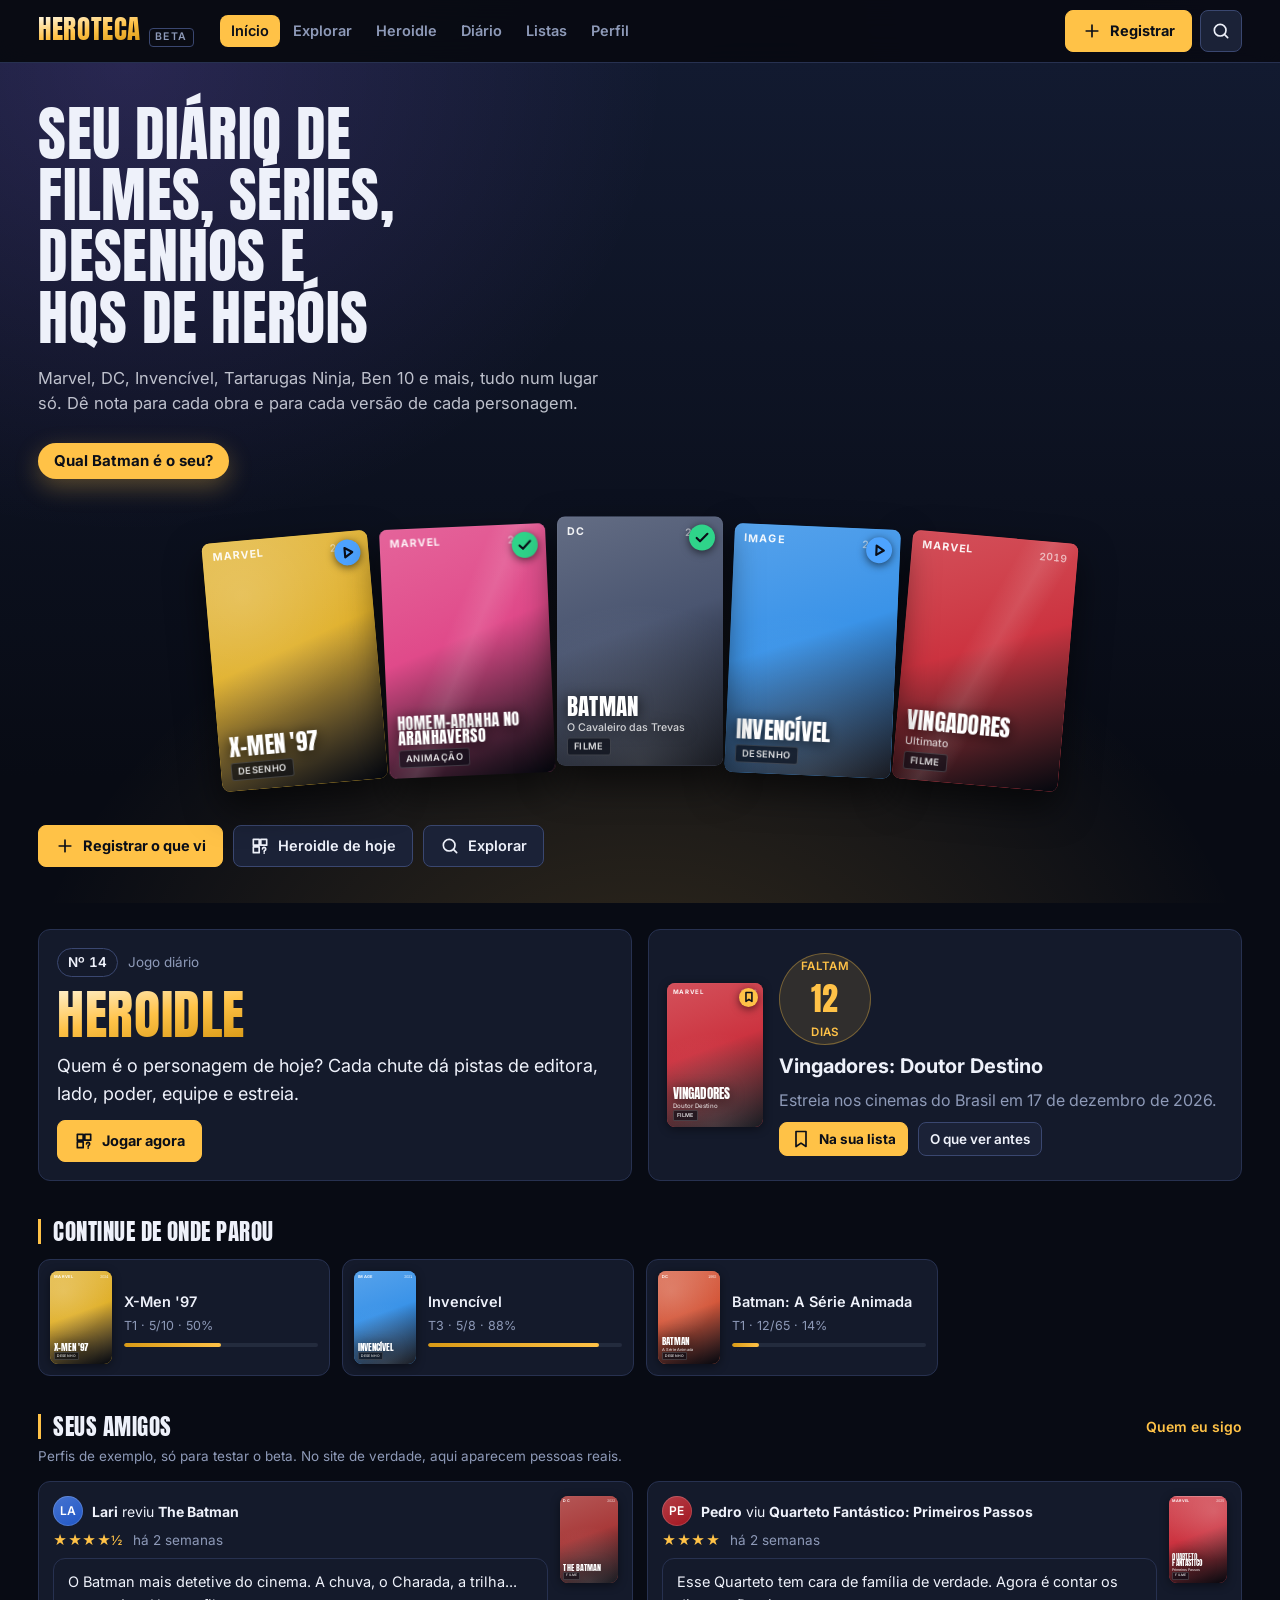
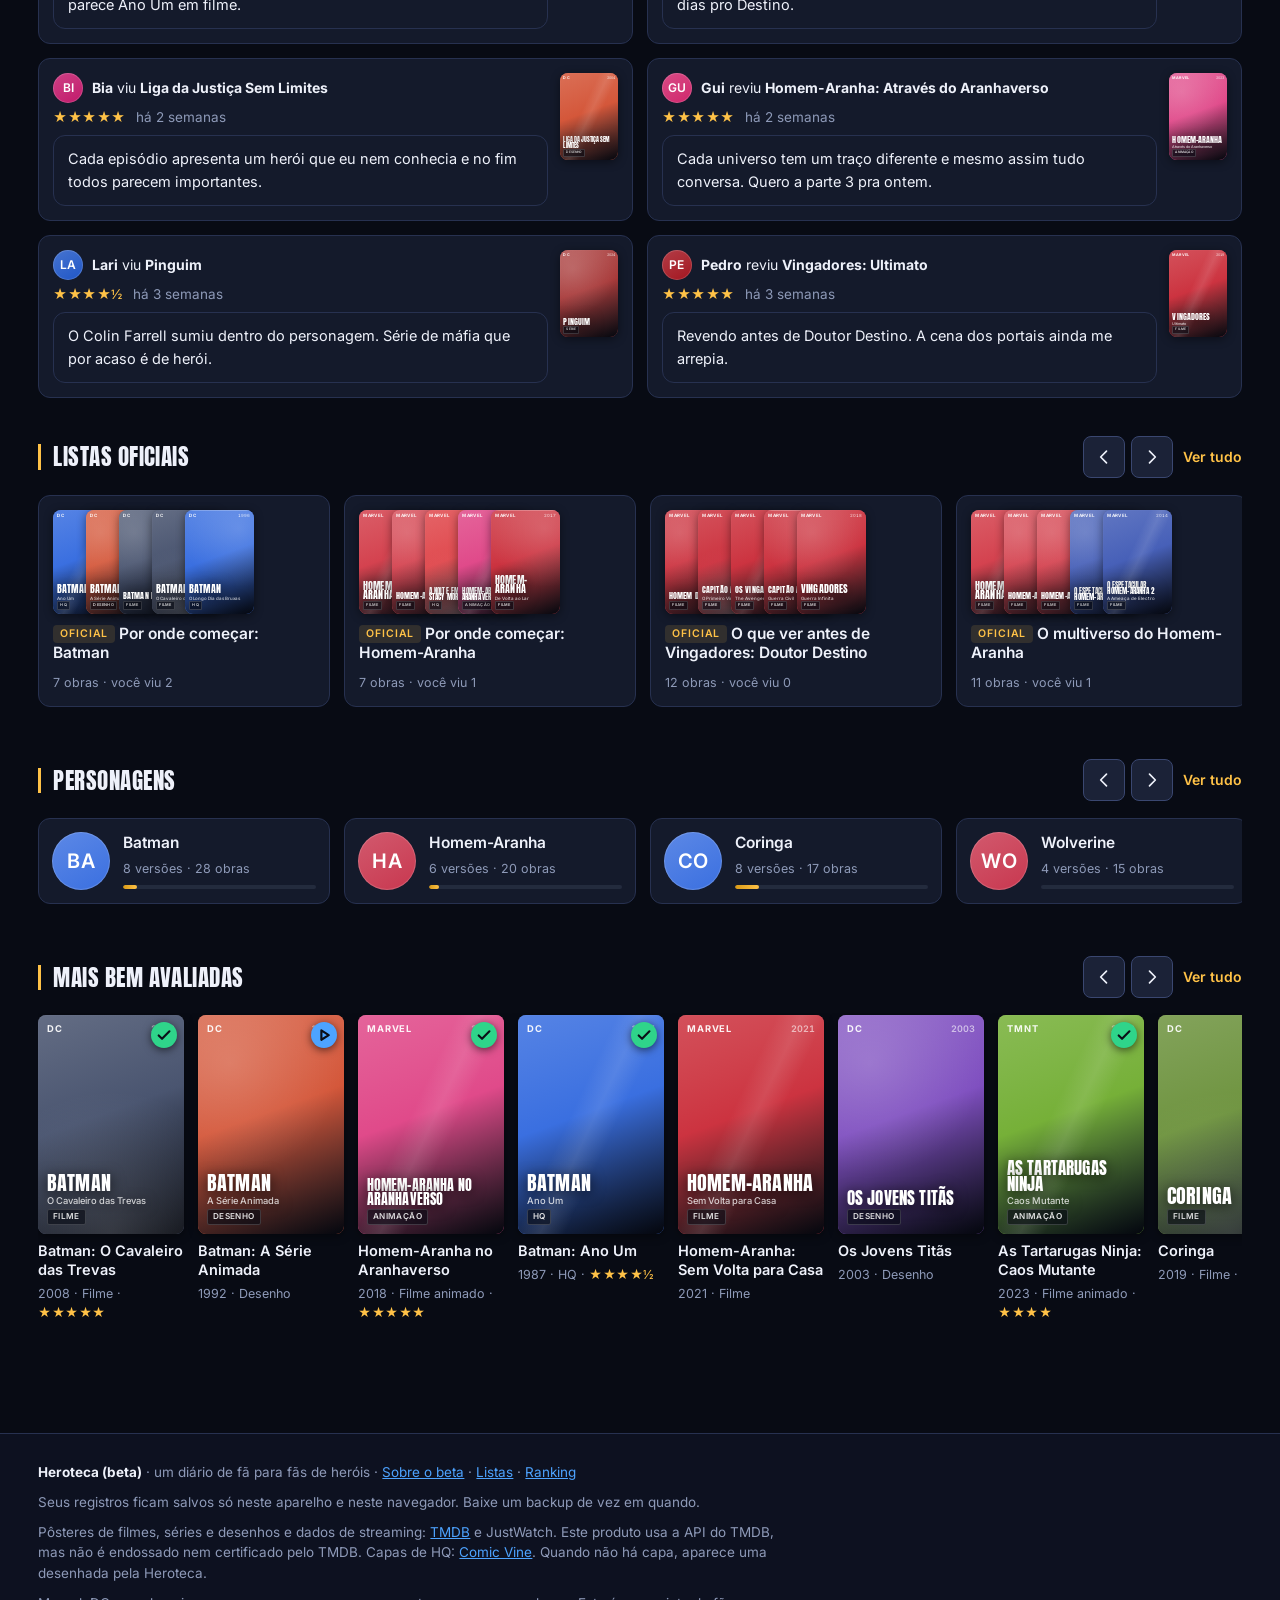
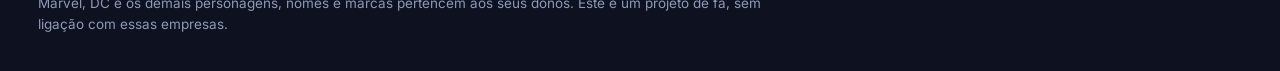
==== site/index.html @ 03dcfc12 "Redesenha a identidade visual: tema escuro navy + ouro Inspirado em Letterboxd (fundo escuro, capas " ====
<!DOCTYPE html>
<html lang="pt-BR">
<head>
<meta charset="utf-8">
<meta name="viewport" content="width=device-width, initial-scale=1">
<title>Heroteca · diário de heróis</title>
<meta name="description" content="Diário de filmes, séries, desenhos e HQs de heróis, com notas para cada versão de cada personagem e o jogo diário Heroidle.">
<link rel="preconnect" href="https://fonts.googleapis.com">
<link rel="preconnect" href="https://fonts.gstatic.com" crossorigin>
<link rel="stylesheet" href="https://fonts.googleapis.com/css2?family=Anton&family=Inter:wght@400;500;600;700&display=swap">
<meta name="theme-color" content="#080b14">
<style>
/*
VOICE: sala escura de cinema com luz de emblema: séria, moderna, feita pra quem leva herói a sério.
IDEA: um mural de capas num fundo de noite, com um fio dourado de insígnia atravessando tudo.
PICTURE: as capas mandam na tela; o resto é escuro e quieto pra elas brilharem.
COLOUR and TYPE: azul-noite quase preto, dourado de emblema, carmim de ação; Anton nos títulos, Inter no texto.
LAYOUT: grades densas de capas, trilhos que rolam de lado, barra em cima no PC e abas embaixo no celular.
*/
:root {
  color-scheme: dark;
  /* fundo e superfícies */
  --bg: #080b14;
  --bg-2: #0d1120;
  --panel: #141a2b;
  --panel-2: #1b2237;
  --line: #273150;
  --line-forte: #3a4770;
  /* texto */
  --ink: #eef1fa;
  --muted: #8e9ab8;
  --ink-escuro: #0a0e18;
  /* marca */
  --ouro: #ffc247;
  --ouro-fundo: #3a2c08;
  --carmim: #ff4259;
  --azul: #4da3ff;
  --roxo: #a06bff;
  --verde: #2fd48a;
  /* papéis */
  --accent: var(--ouro);
  --star: var(--ouro);
  --hit: #2fd48a;
  --near: #ffc247;
  --miss: #ff4259;
  --st-quero: #ffc247;
  --st-vendo: #4da3ff;
  --st-terminei: #2fd48a;
  --st-abandonei: #6b7799;
  --soft: rgba(142, 154, 184, 0.13);
  --tint: rgba(255, 194, 71, 0.12);
  --sombra: 0 10px 30px rgba(0, 0, 0, 0.55);
  --r: 12px;
  --r-s: 8px;
  --f-display: "Anton", "Arial Narrow", Impact, sans-serif;
  --f-body: "Inter", system-ui, -apple-system, "Segoe UI", sans-serif;
}

* { box-sizing: border-box; min-width: 0; }
html { scroll-padding-top: 86px; -webkit-text-size-adjust: 100%; }
body {
  margin: 0; min-height: 100vh; background: var(--bg); color: var(--ink);
  font: 400 16px/1.55 var(--f-body); -webkit-font-smoothing: antialiased;
  overflow-x: clip; padding-bottom: 76px;
}
body::before {
  content: ""; position: fixed; inset: 0; z-index: -1; pointer-events: none;
  background:
    radial-gradient(900px 500px at 15% -10%, rgba(255, 194, 71, 0.07), transparent 70%),
    radial-gradient(800px 500px at 100% 0%, rgba(160, 107, 255, 0.07), transparent 70%);
}
@media (min-width: 980px) { body { padding-bottom: 0; } }
a { color: inherit; }
button, input, textarea, select { font: inherit; color: inherit; }
img { max-width: 100%; }
[hidden] { display: none !important; }
:focus-visible { outline: 2px solid var(--ouro); outline-offset: 2px; }
.sr { position: absolute; width: 1px; height: 1px; overflow: hidden; clip: rect(0 0 0 0); white-space: nowrap; }
.ic { width: 20px; height: 20px; flex: none; fill: none; stroke: currentColor; stroke-width: 2; stroke-linecap: round; stroke-linejoin: round; }
.ic--cheio { fill: currentColor; }
.mudo { color: var(--muted); }
.mini { font-size: 13.5px; }
.num { font-variant-numeric: tabular-nums; }

/* ---------- Topo, abas e rodapé ---------- */
.pular { position: absolute; left: 8px; top: -60px; z-index: 80; }
.pular:focus { top: 8px; }
.topo {
  position: sticky; top: 0; z-index: 30; background: rgba(8, 11, 20, 0.88);
  backdrop-filter: blur(14px); border-bottom: 1px solid var(--line);
}
.topo-in { max-width: 1280px; margin: 0 auto; padding: 10px max(3vw, 14px); display: flex; align-items: center; gap: 16px; min-height: 62px; }
.marca { display: flex; align-items: baseline; gap: 8px; text-decoration: none; flex: none; }
.marca-logo {
  font: 400 27px/1 var(--f-display); letter-spacing: 0.02em; text-transform: uppercase;
  background: linear-gradient(170deg, #fff0cc 10%, var(--ouro) 55%, #d99a16);
  -webkit-background-clip: text; background-clip: text; color: transparent;
}
.marca-beta { font: 600 10.5px/1 var(--f-body); letter-spacing: 0.14em; text-transform: uppercase; color: var(--muted); border: 1px solid var(--line-forte); padding: 3px 5px; border-radius: 4px; }
.nav { display: none; gap: 2px; margin-left: 10px; }
.nav a {
  font: 600 14.5px/1 var(--f-body); text-decoration: none; color: var(--muted);
  padding: 9px 11px; border-radius: var(--r-s); white-space: nowrap;
}
.nav a:hover { color: var(--ink); background: var(--soft); }
.nav a[aria-current="page"] { color: var(--ink-escuro); background: var(--ouro); }
.topo-acoes { margin-left: auto; display: flex; gap: 8px; align-items: center; }
.topo-reg { display: none; }
.topo-acoes .topo-reg { display: none; }
@media (min-width: 980px) { .nav { display: flex; } .topo-acoes .topo-reg { display: inline-flex; } .topo-acoes .topo-mais { display: none; } }
.abas {
  position: fixed; left: 0; right: 0; bottom: 0; z-index: 30;
  display: grid; grid-template-columns: repeat(5, minmax(0, 1fr));
  background: rgba(13, 17, 32, 0.96); backdrop-filter: blur(14px);
  border-top: 1px solid var(--line); padding: 5px 4px calc(5px + env(safe-area-inset-bottom));
}
.abas a {
  display: flex; flex-direction: column; align-items: center; gap: 3px; text-decoration: none; color: var(--muted);
  font: 600 10.5px/1.1 var(--f-body); padding: 7px 2px; min-height: 50px; justify-content: center; border-radius: var(--r-s);
}
.abas a[aria-current="page"] { color: var(--ouro); background: var(--tint); }
@media (min-width: 980px) { .abas { display: none; } }
.rodape { border-top: 1px solid var(--line); background: var(--bg-2); margin-top: 56px; }
.rodape-in { max-width: 1280px; margin: 0 auto; padding: 28px max(3vw, 14px) 36px; display: grid; gap: 9px; color: var(--muted); font-size: 13.5px; }
.rodape-in p { margin: 0; max-width: 85ch; }
.rodape-in strong { color: var(--ink); }
.rodape-in a { color: var(--azul); }

/* ---------- Página ---------- */
.pagina { max-width: 1280px; margin: 0 auto; padding: 22px max(3vw, 14px) 40px; outline: none; }
.carregando { font: 400 22px/1.2 var(--f-display); letter-spacing: 0.02em; padding: 70px 0; text-align: center; color: var(--muted); }
h1, h2, h3 { margin: 0; font-weight: 400; }
.h1 { font: 400 clamp(32px, 5.4vw, 50px)/1.02 var(--f-display); letter-spacing: 0.005em; text-transform: uppercase; text-wrap: balance; }
.h2 { font: 400 clamp(21px, 2.6vw, 26px)/1.1 var(--f-display); letter-spacing: 0.01em; text-transform: uppercase; }
.h3 { font: 700 16px/1.25 var(--f-body); }
p { margin: 0; }
.prosa { max-width: 70ch; display: grid; gap: 11px; }
.sec { margin-top: 38px; }
.sec-h { display: flex; align-items: center; justify-content: space-between; gap: 12px; margin-bottom: 15px; flex-wrap: wrap; }
.sec-h .ver { font-weight: 600; font-size: 14px; text-decoration: none; color: var(--ouro); }
.sec-h .ver:hover { text-decoration: underline; }
.sec-nota { margin: -8px 0 14px; color: var(--muted); font-size: 13.5px; }
.leg {
  font: 400 clamp(19px, 2.4vw, 23px)/1.1 var(--f-display); letter-spacing: 0.02em; text-transform: uppercase;
  padding-left: 12px; border-left: 3px solid var(--ouro);
}
.q { background: var(--panel); border: 1px solid var(--line); border-radius: var(--r); padding: 18px; }
.q--plano { background: transparent; border-color: transparent; padding: 0; }
.grid2 { display: grid; gap: 18px; grid-template-columns: minmax(0, 1fr); }
@media (min-width: 760px) { .grid2 { grid-template-columns: repeat(2, minmax(0, 1fr)); } }

/* ---------- Botões, chips e campos ---------- */
.bt {
  display: inline-flex; align-items: center; justify-content: center; gap: 8px;
  min-height: 42px; padding: 9px 16px; border: 1px solid var(--line-forte); border-radius: var(--r-s);
  background: var(--panel-2); color: var(--ink); font: 600 14.5px/1.15 var(--f-body);
  cursor: pointer; text-decoration: none; text-align: center; transition: background .13s, border-color .13s, transform .08s;
}
.bt:hover { background: #232c45; border-color: #46557f; }
.bt:active { transform: translateY(1px); }
.bt:disabled { opacity: 0.45; cursor: default; transform: none; }
.bt--forte { background: var(--ouro); border-color: var(--ouro); color: var(--ink-escuro); font-weight: 700; }
.bt--forte:hover { background: #ffd071; border-color: #ffd071; }
.bt--amarelo { background: var(--ouro); border-color: var(--ouro); color: var(--ink-escuro); font-weight: 700; }
.bt--leve { background: transparent; }
.bt--mini { min-height: 34px; padding: 5px 11px; font-size: 13.5px; }
.bt--perigo { color: var(--carmim); border-color: rgba(255, 66, 89, 0.4); }
.bt--perigo:hover { background: rgba(255, 66, 89, 0.12); border-color: var(--carmim); }
.icbt {
  display: inline-grid; place-items: center; width: 42px; height: 42px; flex: none;
  border: 1px solid var(--line-forte); border-radius: var(--r-s); background: var(--panel-2); color: var(--ink); cursor: pointer;
}
.icbt:hover { background: #232c45; }
.acoes { display: flex; flex-wrap: wrap; gap: 9px 10px; align-items: center; }
.chips { display: flex; flex-wrap: wrap; gap: 7px; }
.chip {
  display: inline-flex; align-items: center; gap: 6px; min-height: 34px; padding: 5px 13px;
  border: 1px solid var(--line-forte); border-radius: 999px; background: var(--panel); color: var(--muted);
  font: 600 13.5px/1.15 var(--f-body); cursor: pointer; text-decoration: none; white-space: nowrap;
}
.chip:hover { color: var(--ink); border-color: #46557f; }
.chip[aria-pressed="true"], .chip[aria-current="page"] { background: var(--ouro); border-color: var(--ouro); color: var(--ink-escuro); font-weight: 700; }
.chip .ic { width: 15px; height: 15px; }
.tag { display: inline-flex; align-items: center; min-height: 23px; padding: 2px 9px; border-radius: 999px; background: var(--soft); font: 600 12px/1.2 var(--f-body); color: var(--muted); }
.selo-ex { display: inline-flex; align-items: center; padding: 1px 6px; border: 1px solid var(--line-forte); border-radius: 4px; font: 600 11px/1.3 var(--f-body); color: var(--muted); text-transform: uppercase; letter-spacing: .05em; vertical-align: middle; }
.uchip {
  display: inline-flex; align-items: center; gap: 7px; min-height: 28px; padding: 3px 11px;
  border-radius: 999px; font: 600 13px/1.2 var(--f-body); text-decoration: none;
  color: var(--ink); background: color-mix(in srgb, var(--c, #556) 26%, transparent);
  border: 1px solid color-mix(in srgb, var(--c, #556) 55%, transparent);
}
.uchip .ic { width: 14px; height: 14px; color: var(--c); }
.uchip:hover { background: color-mix(in srgb, var(--c, #556) 40%, transparent); }
.papel { display: inline-flex; padding: 2px 8px; border-radius: 999px; font: 600 11.5px/1.4 var(--f-body); text-transform: uppercase; letter-spacing: .04em; background: var(--soft); color: var(--muted); }
.papel--protagonista { color: var(--ouro); background: var(--tint); }
.papel--antagonista { color: var(--carmim); background: rgba(255, 66, 89, 0.13); }
.papel--coadjuvante { color: var(--azul); background: rgba(77, 163, 255, 0.13); }
.campo { display: grid; gap: 6px; }
.campo > span { font-weight: 600; font-size: 13.5px; color: var(--muted); }
.entrada {
  width: 100%; min-height: 44px; padding: 10px 13px; font-size: 16px;
  background: var(--bg-2); color: var(--ink); border: 1px solid var(--line-forte); border-radius: var(--r-s);
}
.entrada:focus { border-color: var(--ouro); outline: none; }
textarea.entrada { min-height: 110px; resize: vertical; line-height: 1.5; }
.entrada::placeholder { color: #65708c; }
.check { display: flex; align-items: center; gap: 10px; min-height: 42px; font-size: 14.5px; cursor: pointer; }
.check input { width: 19px; height: 19px; accent-color: var(--ouro); }
.busca-g { position: relative; }
.busca-g .ic { position: absolute; left: 14px; top: 50%; transform: translateY(-50%); color: var(--muted); }
.busca-g .entrada { padding-left: 44px; min-height: 50px; }
.abas-pg { display: flex; gap: 7px; flex-wrap: wrap; margin: 4px 0 18px; }
.barra { display: block; height: 6px; border-radius: 999px; background: var(--soft); overflow: hidden; }
.barra > i { display: block; height: 100%; background: linear-gradient(90deg, #d99a16, var(--ouro)); border-radius: 999px; }
.barra--fina { height: 4px; }

/* ---------- Capas ---------- */
.capa {
  position: relative; display: block; aspect-ratio: 2 / 3; overflow: hidden; isolation: isolate;
  container-type: inline-size; border-radius: var(--r-s); background: var(--c1, #333a52);
  box-shadow: 0 2px 10px rgba(0, 0, 0, .45), inset 0 0 0 1px rgba(255, 255, 255, .07);
}
.capa-fundo { position: absolute; inset: 0; z-index: -1; }
.capa-fundo::before {
  content: ""; position: absolute; inset: 0;
  background: linear-gradient(160deg, color-mix(in srgb, var(--c1) 55%, #ffffff 14%) 0%, var(--c1) 45%, #05070e 100%);
}
.capa-fundo::after {
  content: ""; position: absolute; inset: 0;
  background:
    linear-gradient(180deg, rgba(255, 255, 255, .22) 0 1px, transparent 1px),
    radial-gradient(circle at 78% 18%, rgba(255, 255, 255, .18), transparent 58%);
}
.capa--v1 .capa-fundo::after { background: radial-gradient(circle at 22% 22%, rgba(255, 255, 255, .17), transparent 55%); }
.capa--v2 .capa-fundo::after { background: linear-gradient(115deg, transparent 40%, rgba(255, 255, 255, .11) 50%, transparent 60%); }
.capa--v3 .capa-fundo::after { background: radial-gradient(circle at 50% 100%, rgba(255, 255, 255, .16), transparent 62%); }
.capa-topo { position: absolute; top: 6cqw; left: 6cqw; right: 6cqw; display: flex; justify-content: space-between; align-items: center; gap: 4cqw; }
.capa-selo { font: 700 6.4cqw/1 var(--f-body); letter-spacing: .1em; color: rgba(255, 255, 255, .92); text-transform: uppercase; }
.capa-ano { font: 600 6.2cqw/1 var(--f-body); color: rgba(255, 255, 255, .6); font-variant-numeric: tabular-nums; }
.capa-tipo {
  position: absolute; left: 6cqw; bottom: 6cqw; padding: 1.6cqw 3.4cqw; border-radius: 1.6cqw;
  background: rgba(8, 11, 20, .62); backdrop-filter: blur(4px); border: 1px solid rgba(255, 255, 255, .17);
  font: 600 5.6cqw/1.2 var(--f-body); letter-spacing: .05em; color: rgba(255, 255, 255, .88); text-transform: uppercase;
}
.capa-titulo {
  position: absolute; left: 6cqw; right: 6cqw; bottom: 19cqw;
  font: 400 14cqw/0.98 var(--f-display); letter-spacing: 0.01em; text-transform: uppercase;
  color: #fff; text-shadow: 0 2px 14px rgba(0, 0, 0, .75); overflow-wrap: break-word; hyphens: auto;
}
.capa--l .capa-titulo { font-size: 11.5cqw; }
.capa--xl .capa-titulo { font-size: 9.5cqw; }
.capa-sub {
  display: block; margin-top: 2cqw; font: 500 6.4cqw/1.15 var(--f-body); letter-spacing: 0;
  text-transform: none; color: rgba(255, 255, 255, .78);
}
.capa-img { position: absolute; inset: 0; width: 100%; height: 100%; object-fit: cover; z-index: 3; background: #05070e; }
.capa-st {
  position: absolute; z-index: 4; right: 5cqw; top: 5cqw; width: clamp(16px, 20cqw, 26px); height: clamp(16px, 20cqw, 26px);
  display: grid; place-items: center; color: var(--ink-escuro); border-radius: 50%;
  box-shadow: 0 2px 8px rgba(0, 0, 0, .6);
}
.capa-st .ic { width: 62%; height: 62%; stroke-width: 3.2; }
.st-quero { background: var(--st-quero); } .st-vendo { background: var(--st-vendo); }
.st-terminei { background: var(--st-terminei); } .st-abandonei { background: var(--st-abandonei); color: #fff; }

.ocard { display: grid; gap: 8px; text-decoration: none; align-content: start; }
.ocard .capa { transition: transform .15s, box-shadow .15s; }
.ocard:hover .capa { transform: translateY(-4px); box-shadow: 0 14px 28px rgba(0, 0, 0, .6), inset 0 0 0 1px var(--ouro); }
.ocard-t { font-weight: 600; font-size: 14.5px; line-height: 1.3; display: -webkit-box; -webkit-line-clamp: 2; -webkit-box-orient: vertical; overflow: hidden; }
.ocard-m { font-size: 12.5px; color: var(--muted); margin-top: -4px; }
.grade { display: grid; grid-template-columns: repeat(auto-fill, minmax(102px, 1fr)); gap: 20px 13px; }
@media (min-width: 640px) { .grade { grid-template-columns: repeat(auto-fill, minmax(132px, 1fr)); gap: 24px 16px; } }
.trilho-w { position: relative; }
.trilho {
  display: grid; grid-auto-flow: column; grid-auto-columns: clamp(110px, 29vw, 146px); gap: 14px;
  overflow-x: auto; scroll-snap-type: x mandatory; padding: 2px 4px 14px 2px; scrollbar-width: thin;
}
.trilho > * { scroll-snap-align: start; }
.trilho--largo { grid-auto-columns: clamp(228px, 74vw, 292px); }
.trilho-bts { display: none; gap: 6px; }
@media (hover: hover) and (min-width: 700px) { .trilho-bts { display: flex; } }

/* ---------- Emblemas ---------- */
.emb {
  flex: none; width: 42px; height: 42px; display: grid; place-items: center;
  border-radius: 50%; color: #fff; font: 600 15px/1 var(--f-body); letter-spacing: .02em;
  background: linear-gradient(150deg, color-mix(in srgb, var(--av, #556) 85%, #fff 18%), var(--av, #556));
  box-shadow: inset 0 0 0 1px rgba(255, 255, 255, .16);
}
.emb--g { width: 58px; height: 58px; font-size: 20px; }
.emb--xg {
  width: clamp(96px, 20vw, 132px); height: clamp(96px, 20vw, 132px); border-radius: 50%;
  font: 400 clamp(34px, 7vw, 46px)/1 var(--f-display); letter-spacing: .02em; color: var(--ink-escuro);
  background: linear-gradient(150deg, #ffe9b0, var(--ouro) 55%, #cf9412);
  box-shadow: 0 0 0 1px rgba(255, 255, 255, .2), 0 14px 40px rgba(255, 194, 71, .22);
}
.emb-w { flex: none; }
.pcard {
  display: grid; grid-template-columns: auto minmax(0, 1fr); gap: 3px 13px; align-items: center;
  text-decoration: none; padding: 13px; background: var(--panel); border: 1px solid var(--line); border-radius: var(--r);
  transition: border-color .13s, background .13s;
}
.pcard:hover { border-color: var(--line-forte); background: var(--panel-2); }
.pcard .emb { grid-row: span 3; }
.pcard-n { font-weight: 600; font-size: 15.5px; line-height: 1.2; }
.pcard-m { font-size: 12.5px; color: var(--muted); }
.pgrade { display: grid; gap: 12px; grid-template-columns: repeat(auto-fill, minmax(215px, 1fr)); }
.trilho .pcard { height: 100%; }

/* ---------- Cabeçalho de obra, personagem e universo ---------- */
.faixa {
  --c1: #333a52; position: relative; isolation: isolate; color: #fff;
  margin: -22px calc(50% - 50vw) 0; padding: 30px max(3vw, 14px) 32px; overflow: hidden;
}
.faixa::before {
  content: ""; position: absolute; inset: 0; z-index: -1;
  background: linear-gradient(170deg, color-mix(in srgb, var(--c1) 60%, #05070e) 0%, var(--bg) 92%);
}
.faixa::after {
  content: ""; position: absolute; inset: 0; z-index: -1;
  background: linear-gradient(to top, var(--bg) 2%, transparent 55%);
}
.faixa-bg { position: absolute; inset: 0; z-index: -2; width: 100%; height: 100%; object-fit: cover; }
.faixa-in { max-width: 1280px; margin: 0 auto; display: grid; grid-template-columns: 112px minmax(0, 1fr); gap: 18px; align-items: end; }
.faixa-in--sem-capa { grid-template-columns: auto minmax(0, 1fr); align-items: center; }
@media (min-width: 700px) { .faixa-in { grid-template-columns: 190px minmax(0, 1fr); gap: 28px; } .faixa-in--sem-capa { grid-template-columns: auto minmax(0, 1fr); } }
.faixa .h1 { color: #fff; }
.faixa-txt { display: grid; gap: 11px; }
.faixa-linha { font-size: 14.5px; color: rgba(255, 255, 255, .72); }
.faixa .chips .chip { background: rgba(8, 11, 20, .5); border-color: rgba(255, 255, 255, .2); color: rgba(255, 255, 255, .9); min-height: 28px; font-size: 12.5px; }
.nota-com { display: inline-flex; align-items: center; gap: 9px; font-weight: 600; font-size: 15px; width: fit-content; }
.nota-com .est { font-size: 16px; }

/* ---------- Estrelas ---------- */
.est { color: var(--star); letter-spacing: .5px; white-space: nowrap; }
.aval { display: inline-flex; gap: 1px; }
.aval-e { position: relative; width: 34px; height: 34px; display: block; }
.aval-e svg { width: 100%; height: 100%; display: block; }
.aval-e .eo { fill: none; stroke: #4b5675; stroke-width: 1.7; stroke-linejoin: round; }
.aval-e .ef { fill: var(--star); stroke: none; visibility: hidden; }
.aval-e.cheia .ef { visibility: visible; }
.aval-e.meia .ef { visibility: visible; clip-path: inset(0 50% 0 0); }
.aval-b { position: absolute; top: 0; bottom: 0; width: 50%; padding: 0; margin: 0; border: 0; background: transparent; cursor: pointer; }
.aval-b1 { left: 0; } .aval-b2 { right: 0; }
.aval-b:focus-visible { outline: 2px solid var(--ouro); outline-offset: -2px; }
.aval--mini .aval-e { width: 27px; height: 27px; }
.aval[aria-disabled="true"] { opacity: .4; pointer-events: none; }

/* ---------- Obra ---------- */
.obra-corpo { display: grid; gap: 24px; margin-top: 24px; grid-template-columns: minmax(0, 1fr); }
@media (min-width: 980px) { .obra-corpo { grid-template-columns: minmax(0, 1fr) 330px; align-items: start; } .obra-lado { position: sticky; top: 84px; order: 2; } }
.obra-lado { display: grid; gap: 16px; }
.status-g { display: grid; grid-template-columns: repeat(2, minmax(0, 1fr)); gap: 7px; }
.st-bt {
  display: flex; align-items: center; gap: 8px; min-height: 44px; padding: 8px 11px;
  border: 1px solid var(--line-forte); border-radius: var(--r-s); background: var(--panel-2);
  cursor: pointer; font-weight: 600; font-size: 13.5px; text-align: left; color: var(--muted);
}
.st-bt:hover { color: var(--ink); background: #232c45; }
.st-bt .ic { width: 17px; height: 17px; }
.st-bt[aria-pressed="true"] { color: var(--ink-escuro); font-weight: 700; }
.st-bt[aria-pressed="true"][data-s="quero"] { background: var(--st-quero); border-color: var(--st-quero); }
.st-bt[aria-pressed="true"][data-s="vendo"] { background: var(--st-vendo); border-color: var(--st-vendo); }
.st-bt[aria-pressed="true"][data-s="terminei"] { background: var(--st-terminei); border-color: var(--st-terminei); }
.st-bt[aria-pressed="true"][data-s="abandonei"] { background: var(--st-abandonei); border-color: var(--st-abandonei); color: #fff; }
.nota-linha { display: flex; align-items: center; justify-content: space-between; gap: 10px; flex-wrap: wrap; }
.coracao { display: inline-grid; place-items: center; width: 42px; height: 42px; border: 1px solid var(--line-forte); border-radius: 50%; background: var(--panel-2); cursor: pointer; color: var(--muted); }
.coracao[aria-pressed="true"] { color: #fff; background: var(--carmim); border-color: var(--carmim); }
.bloco { display: grid; gap: 15px; }
.creditos { color: var(--muted); font-size: 14px; }
.aviso { padding: 11px 13px; background: var(--tint); border-left: 3px solid var(--ouro); border-radius: 0 var(--r-s) var(--r-s) 0; font-size: 14.5px; }
.temp { border: 1px solid var(--line); border-radius: var(--r-s); background: var(--bg-2); }
.temp + .temp { margin-top: 8px; }
.temp > summary, .temp-h {
  display: grid; grid-template-columns: minmax(0, 1fr) auto; align-items: center; gap: 7px 12px;
  padding: 11px 13px; cursor: pointer; list-style: none; font-weight: 600; font-size: 14.5px;
}
.temp > summary::-webkit-details-marker { display: none; }
.temp > summary .barra { grid-column: 1 / -1; }
.temp-c { padding: 0 13px 13px; display: grid; gap: 12px; }
.eps { display: grid; grid-template-columns: repeat(auto-fill, minmax(40px, 1fr)); gap: 5px; }
.ep {
  min-height: 40px; border: 1px solid var(--line-forte); border-radius: 6px; background: var(--panel-2); cursor: pointer;
  color: var(--muted); font: 600 13.5px/1 var(--f-body); font-variant-numeric: tabular-nums;
}
.ep:hover { color: var(--ink); border-color: #46557f; }
.ep[aria-pressed="true"] { background: var(--st-terminei); border-color: var(--st-terminei); color: var(--ink-escuro); font-weight: 700; }
.eds { display: grid; gap: 5px; }
.ed-l { display: flex; align-items: center; gap: 10px; min-height: 42px; padding: 5px 11px; border: 1px solid var(--line); border-radius: var(--r-s); background: var(--panel-2); cursor: pointer; font-size: 14px; text-align: left; width: 100%; color: var(--muted); }
.ed-l:hover { color: var(--ink); }
.ed-l .cx { width: 19px; height: 19px; border: 1px solid var(--line-forte); border-radius: 5px; display: grid; place-items: center; flex: none; }
.ed-l[aria-pressed="true"] { color: var(--ink); }
.ed-l[aria-pressed="true"] .cx { background: var(--st-terminei); border-color: var(--st-terminei); color: var(--ink-escuro); }
.ed-l .cx .ic { width: 13px; height: 13px; stroke-width: 3.4; }
.contador { display: flex; align-items: center; gap: 12px; flex-wrap: wrap; font-weight: 600; }
.elenco { display: grid; gap: 8px; grid-template-columns: minmax(0, 1fr); }
@media (min-width: 640px) { .elenco { grid-template-columns: repeat(2, minmax(0, 1fr)); } }
.ecard {
  display: grid; grid-template-columns: auto minmax(0, 1fr); gap: 2px 12px; align-items: center;
  padding: 11px 13px; border: 1px solid var(--line); border-radius: var(--r-s); background: var(--bg-2); text-decoration: none;
}
.ecard .emb { grid-row: span 4; align-self: start; }
.ecard-n { font-weight: 600; display: flex; gap: 8px; align-items: center; flex-wrap: wrap; font-size: 14.5px; }
.ecard-a { font-size: 13.5px; }
.ecard-d { font-size: 12.5px; color: var(--muted); }
.ecard a { color: inherit; }
.ecard-a a, .ecard-d a { color: var(--azul); text-decoration: none; }
.ecard-a a:hover, .ecard-d a:hover { text-decoration: underline; }
.vnotas { display: grid; gap: 4px; }
.vnota { display: grid; grid-template-columns: auto minmax(0, 1fr) auto; gap: 4px 12px; align-items: center; padding: 10px 0; border-top: 1px solid var(--line); }
.vnota:first-child { border-top: 0; }
.vnota a { color: inherit; text-decoration: none; }
.vnota a:hover { color: var(--ouro); }
@media (max-width: 520px) { .vnota { grid-template-columns: auto minmax(0, 1fr); } .vnota .aval { grid-column: 1 / -1; } }

/* ---------- Resenhas ---------- */
.resenhas { display: grid; gap: 18px; }
.res { display: grid; grid-template-columns: auto minmax(0, 1fr); gap: 10px 12px; align-items: start; }
.res-cab { display: flex; gap: 8px 10px; align-items: center; flex-wrap: wrap; font-size: 13.5px; }
.res-cab a { font-weight: 600; text-decoration: none; }
.res-cab a:hover { color: var(--ouro); }
.balao { background: var(--panel); border: 1px solid var(--line); border-radius: var(--r); padding: 12px 14px; margin-top: 7px; line-height: 1.55; font-size: 14.5px; }
.res-acoes { display: flex; gap: 4px; align-items: center; margin-top: 6px; flex-wrap: wrap; }
.mini-bt { display: inline-flex; align-items: center; gap: 5px; min-height: 32px; padding: 4px 8px; border: 0; background: transparent; cursor: pointer; font-weight: 600; font-size: 13px; color: var(--muted); border-radius: 6px; }
.mini-bt:hover { background: var(--soft); color: var(--ink); }
.mini-bt[aria-pressed="true"] { color: var(--carmim); }
.mini-bt .ic { width: 16px; height: 16px; }
.spoiler { position: relative; }
.spoiler .sp-txt { filter: blur(7px); user-select: none; }
.spoiler .sp-bt { position: absolute; inset: 0; display: grid; place-items: center; width: 100%; border: 0; background: transparent; cursor: pointer; font: 600 13.5px/1.2 var(--f-body); color: var(--ink); }
.spoiler .sp-bt span { background: var(--panel-2); border: 1px solid var(--line-forte); padding: 6px 12px; border-radius: 999px; }
.spoiler.aberto .sp-txt { filter: none; user-select: auto; }
.spoiler.aberto .sp-bt { display: none; }

/* ---------- Início ---------- */
.splash { position: relative; isolation: isolate; overflow: hidden; margin: -22px calc(50% - 50vw) 0; padding: 40px max(3vw, 14px) 36px; }
.splash::before {
  content: ""; position: absolute; inset: 0; z-index: -1;
  background:
    radial-gradient(70% 90% at 50% 120%, rgba(255, 194, 71, .18), transparent 70%),
    radial-gradient(60% 80% at 10% 0%, rgba(160, 107, 255, .16), transparent 70%),
    linear-gradient(180deg, #121a30, var(--bg) 85%);
}
.splash-in { max-width: 1280px; margin: 0 auto; display: grid; gap: 18px; }
.splash .h1 { max-width: 16ch; font-size: clamp(34px, 6vw, 60px); }
.splash-sub { font-size: 16.5px; color: rgba(238, 241, 250, .78); max-width: 58ch; }
.leque { position: relative; height: clamp(206px, 42vw, 356px); margin: 14px 0 2px; }
.leque > a:not(.balao-splash) {
  position: absolute; left: 50%; top: 54%; width: clamp(92px, 17vw, 166px);
  transform: translate(-50%, -50%) translateX(calc(var(--i) * 104%)) translateY(calc(var(--d) * 4%)) rotate(calc(var(--i) * 2.5deg));
  z-index: calc(10 - var(--d)); transition: transform .18s;
}
.leque > a:not(.balao-splash):hover, .leque > a:not(.balao-splash):focus-visible {
  z-index: 20; transform: translate(-50%, -58%) translateX(calc(var(--i) * 104%)) rotate(0deg);
}
@media (max-width: 680px) {
  .leque > a:not(.balao-splash):first-child, .leque > a:not(.balao-splash):nth-child(5) { display: none; }
  .leque { height: clamp(190px, 46vw, 260px); }
}
.leque .capa { box-shadow: 0 16px 36px rgba(0, 0, 0, .6), inset 0 0 0 1px rgba(255, 255, 255, .1); }
.balao-splash {
  position: absolute; z-index: 25; left: 0; top: -6px; background: var(--ouro); color: var(--ink-escuro);
  border-radius: 999px; font: 700 clamp(13px, 1.6vw, 15px)/1.2 var(--f-body); padding: 9px 16px; text-decoration: none;
  box-shadow: 0 8px 24px rgba(255, 194, 71, .3);
}
.dupla { display: grid; gap: 16px; grid-template-columns: minmax(0, 1fr); margin-top: 26px; }
@media (min-width: 820px) { .dupla { grid-template-columns: repeat(2, minmax(0, 1fr)); } }
.card-jogo { display: grid; gap: 12px; align-content: start; }
.card-jogo .topline { display: flex; gap: 10px; align-items: center; flex-wrap: wrap; font-size: 13.5px; color: var(--muted); }
.edicao { border: 1px solid var(--line-forte); border-radius: 999px; padding: 3px 10px; font-variant-numeric: tabular-nums; font-weight: 600; color: var(--ink); }
.logo-jogo {
  font: 400 clamp(38px, 7vw, 54px)/0.95 var(--f-display); letter-spacing: 0.01em; text-transform: uppercase;
  background: linear-gradient(170deg, #fff0cc, var(--ouro) 50%, #d99a16);
  -webkit-background-clip: text; background-clip: text; color: transparent; width: fit-content;
}
.card-breve { display: grid; grid-template-columns: 96px minmax(0, 1fr); gap: 16px; align-items: center; }
.card-breve-txt { display: grid; gap: 9px; }
.burst-n {
  display: inline-grid; place-items: center; width: 92px; height: 92px; border-radius: 50%; text-align: center;
  background: var(--tint); border: 1px solid rgba(255, 194, 71, .35); color: var(--ouro);
  font: 600 11.5px/1.2 var(--f-body); text-transform: uppercase; letter-spacing: .04em;
}
.burst-n b { display: block; font: 400 32px/1 var(--f-display); }
.feed { display: grid; gap: 14px; grid-template-columns: minmax(0, 1fr); }
@media (min-width: 820px) { .feed { grid-template-columns: repeat(2, minmax(0, 1fr)); } }
.fi { display: grid; grid-template-columns: minmax(0, 1fr) 58px; gap: 12px; align-items: start; padding: 14px; background: var(--panel); border: 1px solid var(--line); border-radius: var(--r); }
.fi-cab { display: flex; gap: 9px; align-items: center; flex-wrap: wrap; font-size: 14px; }
.fi-cab .emb { width: 30px; height: 30px; font-size: 12px; }
.fi a { text-decoration: none; }
.fi a:hover strong { color: var(--ouro); }
.lcard { display: grid; gap: 10px; text-decoration: none; padding: 14px; background: var(--panel); border: 1px solid var(--line); border-radius: var(--r); align-content: start; transition: border-color .13s; }
.lcard:hover { border-color: var(--line-forte); }
.lcard-capas { display: flex; height: 104px; }
.lcard-capas .capa { width: 69px; flex: none; }
.lcard-capas .capa + .capa { margin-left: -36px; }
.lcard-t { font-weight: 600; font-size: 15.5px; line-height: 1.25; }
.lcard-m { font-size: 12.5px; color: var(--muted); }
.oficial { display: inline-block; background: var(--tint); color: var(--ouro); font: 600 10.5px/1 var(--f-body); letter-spacing: .08em; text-transform: uppercase; padding: 4px 7px; border-radius: 4px; vertical-align: 2px; }
.lgrade { display: grid; gap: 14px; grid-template-columns: repeat(auto-fill, minmax(245px, 1fr)); }
.continuar { display: grid; gap: 12px; grid-template-columns: repeat(auto-fill, minmax(255px, 1fr)); }
.cont { display: grid; grid-template-columns: 62px minmax(0, 1fr); gap: 12px; align-items: center; padding: 11px; background: var(--panel); border: 1px solid var(--line); border-radius: var(--r); text-decoration: none; }
.cont:hover { border-color: var(--line-forte); }
.cont-t { font-weight: 600; font-size: 14.5px; line-height: 1.25; }
.cont-m { font-size: 12.5px; color: var(--muted); margin: 3px 0 7px; }
.banner { display: flex; gap: 12px; align-items: center; justify-content: space-between; flex-wrap: wrap; padding: 13px 15px; margin-top: 18px; background: var(--tint); border: 1px solid rgba(255, 194, 71, .28); border-radius: var(--r); font-size: 14px; }

/* ---------- Explorar ---------- */
.filtros { display: grid; gap: 10px; margin: 14px 0 20px; }
.filtros-l { display: flex; gap: 7px; overflow-x: auto; padding-bottom: 3px; scrollbar-width: none; }
.filtros-l::-webkit-scrollbar { display: none; }
.filtros-l > * { flex: none; }
.sel { min-height: 36px; padding: 6px 10px; border: 1px solid var(--line-forte); border-radius: var(--r-s); background: var(--panel-2); font-weight: 600; font-size: 13.5px; }
.resultado-n { color: var(--muted); font-size: 13.5px; margin-bottom: 12px; }
.ucard { display: grid; gap: 9px; padding: 15px; text-decoration: none; background: var(--panel); border: 1px solid var(--line); border-left: 3px solid var(--c, #556); border-radius: var(--r); }
.ucard:hover { background: var(--panel-2); }
.ucard-t { font: 400 19px/1.15 var(--f-display); letter-spacing: .01em; text-transform: uppercase; }
.ucard-m { color: var(--muted); font-size: 12.5px; }
.ugrade { display: grid; gap: 12px; grid-template-columns: repeat(auto-fill, minmax(245px, 1fr)); }
.rank { display: grid; gap: 7px; }
.rk { display: grid; grid-template-columns: 38px auto minmax(0, 1fr) auto; gap: 4px 12px; align-items: center; padding: 11px 13px; background: var(--panel); border: 1px solid var(--line); border-radius: var(--r); text-decoration: none; }
.rk:hover { border-color: var(--line-forte); }
.rk-n { font: 400 24px/1 var(--f-display); text-align: center; color: var(--muted); }
.rk:nth-child(-n+3) .rk-n { color: var(--ouro); }
.rk-t { font-weight: 600; font-size: 14.5px; line-height: 1.25; }
.rk-m { font-size: 12.5px; color: var(--muted); }
.rk-v { text-align: right; font-weight: 600; white-space: nowrap; font-size: 14px; }
@media (max-width: 520px) { .rk { grid-template-columns: 30px auto minmax(0, 1fr); } .rk-v { grid-column: 3; text-align: left; } .rk-n { font-size: 20px; } }

/* ---------- Personagem ---------- */
.versoes { display: grid; gap: 16px; grid-template-columns: minmax(0, 1fr); }
@media (min-width: 900px) { .versoes { grid-template-columns: repeat(2, minmax(0, 1fr)); } }
.versao { display: grid; gap: 12px; align-content: start; border-top: 2px solid var(--c, #556); }
.versao-cab { display: flex; gap: 10px; align-items: center; justify-content: space-between; flex-wrap: wrap; }
.versao-atores { font-size: 14px; }
.versao-atores span { color: var(--muted); }
.versao-atores a { color: var(--azul); text-decoration: none; }
.versao-atores a:hover { text-decoration: underline; }
.ap { display: grid; grid-template-columns: 40px minmax(0, 1fr) auto; gap: 11px; align-items: center; text-decoration: none; padding: 8px 0; border-top: 1px solid var(--line); }
.ap:first-of-type { border-top: 0; }
.ap:hover .ap-t { color: var(--ouro); }
.ap-t { font-weight: 600; font-size: 14px; line-height: 1.25; }
.ap-m { font-size: 12.5px; color: var(--muted); }
.ficha { display: grid; grid-template-columns: repeat(3, minmax(0, 1fr)); gap: 7px; }
@media (max-width: 420px) { .ficha { grid-template-columns: repeat(2, minmax(0, 1fr)); } }
.ficha div { border: 1px solid var(--line); padding: 9px 11px; background: var(--bg-2); border-radius: var(--r-s); }
.ficha b { display: block; font-size: 11.5px; color: var(--muted); text-transform: uppercase; letter-spacing: .05em; font-weight: 600; }
.ficha span { font-weight: 600; font-size: 14px; }

/* ---------- Diário ---------- */
.mes { margin-top: 26px; }
.mes-t { font: 400 20px/1 var(--f-display); letter-spacing: .02em; text-transform: uppercase; color: var(--muted); border-bottom: 1px solid var(--line); padding-bottom: 8px; margin-bottom: 2px; }
.dl { display: grid; grid-template-columns: 46px 40px minmax(0, 1fr) auto; gap: 12px; align-items: center; padding: 11px 0; border-bottom: 1px solid var(--line); }
.dl-dia { display: grid; place-items: center; height: 46px; border: 1px solid var(--line); border-radius: var(--r-s); background: var(--panel); font: 400 21px/1 var(--f-display); font-variant-numeric: tabular-nums; }
.dl-dia small { display: block; font: 600 9.5px/1 var(--f-body); color: var(--muted); text-transform: uppercase; letter-spacing: .06em; margin-top: 2px; }
.dl-t { font-weight: 600; font-size: 14.5px; line-height: 1.25; text-decoration: none; }
.dl-t:hover { color: var(--ouro); }
.dl-m { display: flex; gap: 8px; align-items: center; flex-wrap: wrap; font-size: 12.5px; color: var(--muted); margin-top: 3px; }
.dl-ic { display: flex; gap: 4px; align-items: center; color: var(--muted); }
.dl-ic .ic { width: 16px; height: 16px; }
.dl-ic .on { color: var(--carmim); }
.dl-ic .icbt { width: 34px; height: 34px; }
.vazio { display: grid; gap: 12px; justify-items: start; padding: 26px; }

/* ---------- Perfil ---------- */
.perfil-cab { display: grid; grid-template-columns: auto minmax(0, 1fr); gap: 18px; align-items: center; }
.avatar-g { width: clamp(76px, 15vw, 104px); height: clamp(76px, 15vw, 104px); font-size: clamp(27px, 6vw, 36px); }
.avatar-g .ic { width: 46%; height: 46%; }
.numeros { display: grid; grid-template-columns: repeat(4, minmax(0, 1fr)); gap: 9px; margin-top: 20px; }
@media (max-width: 520px) { .numeros { grid-template-columns: repeat(2, minmax(0, 1fr)); } }
.numero { padding: 13px 14px; border: 1px solid var(--line); background: var(--panel); border-radius: var(--r); }
.numero b { display: block; font: 400 28px/1 var(--f-display); font-variant-numeric: tabular-nums; color: var(--ouro); }
.numero span { font-size: 12.5px; color: var(--muted); }
.top4 { display: grid; grid-template-columns: repeat(4, minmax(0, 1fr)); gap: 11px; }
.top4 .vagao { aspect-ratio: 2 / 3; border: 1px dashed var(--line-forte); border-radius: var(--r-s); display: grid; place-items: center; color: var(--muted); text-align: center; padding: 8px; font-size: 12px; }
.top4p { display: grid; grid-template-columns: repeat(4, minmax(0, 1fr)); gap: 11px; }
.top4p a { display: grid; justify-items: center; gap: 7px; text-decoration: none; text-align: center; font-weight: 600; line-height: 1.2; font-size: 13.5px; }
.top4p .emb { width: clamp(54px, 14vw, 78px); height: clamp(54px, 14vw, 78px); font-size: clamp(17px, 4vw, 24px); }
.hist { display: grid; grid-template-columns: repeat(10, minmax(0, 1fr)); gap: 4px; align-items: end; height: 100px; padding-top: 10px; }
.hist i { display: block; background: linear-gradient(180deg, var(--ouro), #d99a16); border-radius: 3px 3px 0 0; min-height: 3px; }
.hist-l { display: flex; justify-content: space-between; font-size: 12.5px; color: var(--muted); border-top: 1px solid var(--line); padding-top: 6px; margin-top: 2px; }
.prog { display: grid; gap: 13px; }
.prog-i { display: grid; grid-template-columns: auto minmax(0, 1fr) auto; gap: 4px 12px; align-items: center; }
.prog-i .barra { grid-column: 2; }
.prog-i .emb { grid-row: span 2; width: 36px; height: 36px; font-size: 13px; }
.prog-n { font-weight: 600; font-size: 14.5px; text-decoration: none; }
.prog-n:hover { color: var(--ouro); }
.prog-p { grid-row: span 2; font: 400 19px/1 var(--f-display); font-variant-numeric: tabular-nums; color: var(--ouro); }
.conq { display: grid; gap: 11px; grid-template-columns: repeat(auto-fill, minmax(146px, 1fr)); }
.cq { display: grid; justify-items: center; text-align: center; gap: 7px; padding: 15px 10px; border: 1px solid var(--line); border-radius: var(--r); background: var(--panel); }
.cq .burst-n { width: 58px; height: 58px; font: 400 19px/1 var(--f-display); }
.cq.off { opacity: .42; }
.cq.off .burst-n { background: var(--soft); border-color: var(--line); color: var(--muted); }
.cq b { line-height: 1.2; font-size: 14px; }
.cq span { font-size: 12.5px; color: var(--muted); line-height: 1.35; }
.amigos { display: grid; gap: 8px; }
.amigo { display: grid; grid-template-columns: auto minmax(0, 1fr) auto; gap: 2px 12px; align-items: center; padding: 12px 13px; border: 1px solid var(--line); border-radius: var(--r); background: var(--panel); }
.amigo .emb { grid-row: span 2; }
.amigo a { font-weight: 600; text-decoration: none; font-size: 14.5px; }
.amigo a:hover { color: var(--ouro); }
.amigo .mini { grid-column: 2 / -1; }
.ajustes { display: grid; gap: 13px; }
.armazem { display: flex; gap: 10px; align-items: center; font-size: 14px; }
.armazem i { width: 8px; height: 8px; border-radius: 50%; background: var(--near); flex: none; box-shadow: 0 0 10px currentColor; color: var(--near); }
.armazem.nuvem i { background: var(--hit); color: var(--hit); }

/* ---------- Listas ---------- */
.litens { display: grid; gap: 7px; }
.litem { display: grid; grid-template-columns: 30px 50px minmax(0, 1fr) auto; gap: 12px; align-items: center; padding: 9px 11px; background: var(--panel); border: 1px solid var(--line); border-radius: var(--r); }
.litem-n { font: 400 20px/1 var(--f-display); color: var(--muted); text-align: center; }
.litem-a { display: flex; gap: 4px; }
.litem a { text-decoration: none; }
.litem .ap-t:hover { color: var(--ouro); }
@media (max-width: 520px) { .litem { grid-template-columns: 24px 44px minmax(0, 1fr); } .litem-a { grid-column: 1 / -1; justify-content: flex-end; } }

/* ---------- Heroidle ---------- */
.jogo { max-width: 620px; margin: 0 auto; display: grid; gap: 20px; }
.jogo .logo-jogo { font-size: clamp(52px, 14vw, 82px); }
.jogo-cap { color: var(--muted); font-size: 15px; }
.jogar { display: grid; gap: 13px; }
.combo { position: relative; }
.combo-l { display: flex; gap: 8px; }
.sugestoes { position: absolute; left: 0; right: 0; top: calc(100% + 6px); z-index: 6; margin: 0; padding: 5px; list-style: none; background: var(--panel-2); border: 1px solid var(--line-forte); border-radius: var(--r); box-shadow: var(--sombra); max-height: 320px; overflow-y: auto; }
.sugestoes li { display: flex; align-items: center; gap: 10px; padding: 8px 9px; cursor: pointer; min-height: 42px; border-radius: var(--r-s); }
.sugestoes li[aria-selected="true"] { background: var(--tint); }
.sugestoes li.nada { cursor: default; color: var(--muted); }
.sugestoes .emb { width: 30px; height: 30px; font-size: 12px; }
.sug-n { flex: 1; font-weight: 600; font-size: 14.5px; }
.sug-e { font-size: 12px; font-weight: 600; color: var(--muted); }
.legenda-j { display: flex; flex-wrap: wrap; gap: 8px 14px; margin: 0; padding: 0; list-style: none; font-size: 12.5px; color: var(--muted); }
.legenda-j li { display: flex; align-items: center; gap: 6px; }
.sw { width: 11px; height: 11px; border-radius: 3px; }
.sw.hit { background: var(--hit); } .sw.near { background: var(--near); } .sw.miss { background: var(--miss); }
.dica { padding: 10px 12px; background: var(--tint); border-left: 3px solid var(--ouro); border-radius: 0 var(--r-s) var(--r-s) 0; font-weight: 600; font-size: 14px; }
.palpites { list-style: none; margin: 0; padding: 0; display: grid; gap: 14px; }
.guess { display: grid; gap: 11px; }
.guess-h { display: flex; align-items: center; gap: 10px; }
.guess-h .emb { width: 32px; height: 32px; font-size: 13px; }
.guess-nome { flex: 1; font-size: 16.5px; font-weight: 600; line-height: 1.2; }
.guess-n { font: 400 17px/1 var(--f-display); color: var(--muted); }
.selo { justify-self: start; background: var(--soft); color: var(--muted); padding: 3px 9px; border-radius: 999px; font-size: 11.5px; font-weight: 600; text-transform: uppercase; letter-spacing: .05em; }
.cells { display: grid; grid-template-columns: repeat(3, minmax(0, 1fr)); gap: 5px; }
.cell { position: relative; display: flex; flex-direction: column; gap: 2px; min-height: 62px; padding: 8px 9px; border-radius: var(--r-s); overflow-wrap: break-word; hyphens: auto; color: var(--ink-escuro); }
.cell .k { padding-right: 16px; font-size: 11px; font-weight: 700; text-transform: uppercase; letter-spacing: .05em; opacity: .72; }
.cell .v { font-size: 14px; font-weight: 600; line-height: 1.2; }
.cell .s { position: absolute; top: 6px; right: 8px; font-size: 14px; font-weight: 700; line-height: 1; opacity: .8; }
.cell.ano .s { font-size: 17px; }
.cell.hit { background: var(--hit); } .cell.near { background: var(--near); } .cell.miss { background: var(--miss); color: #fff; }
@media (max-width: 370px) { .cells { grid-template-columns: repeat(2, minmax(0, 1fr)); } }
.guess.novo .cell { animation: surgir .32s cubic-bezier(.2, .9, .3, 1) both; animation-delay: calc(var(--i) * 80ms); }
@keyframes surgir { from { opacity: 0; transform: translateY(8px) scale(.97); } to { opacity: 1; transform: none; } }
.vitoria { display: grid; gap: 14px; overflow: hidden; }
.burst { justify-self: center; }
.burst span {
  display: block; font: 400 clamp(34px, 8vw, 46px)/1 var(--f-display); letter-spacing: .02em; text-transform: uppercase;
  color: var(--ink-escuro); background: linear-gradient(150deg, #ffe9b0, var(--ouro) 55%, #d99a16);
  padding: 16px 34px; border-radius: 999px; box-shadow: 0 12px 34px rgba(255, 194, 71, .28);
}
.vitoria.agora .burst span { animation: pop .42s cubic-bezier(.2, 1.5, .4, 1) both; }
@keyframes pop { from { transform: scale(.7); opacity: 0; } to { transform: scale(1); opacity: 1; } }
.share-txt { width: 100%; font-size: 15px; line-height: 1.4; background: var(--bg-2); color: var(--ink); border: 1px solid var(--line); border-radius: var(--r-s); padding: 11px; resize: none; }

/* ---------- Modal, aviso e pop ---------- */
.modal { position: fixed; inset: 0; z-index: 50; display: grid; place-items: center; padding: 16px; background: rgba(4, 6, 12, .72); backdrop-filter: blur(3px); }
.modal-cx { width: min(580px, 100%); max-height: min(90vh, 900px); overflow: auto; overscroll-behavior: contain; background: var(--panel); border: 1px solid var(--line-forte); border-radius: 16px; box-shadow: var(--sombra); }
.modal-cab { position: sticky; top: 0; z-index: 2; display: flex; align-items: center; gap: 12px; justify-content: space-between; padding: 15px 16px; background: var(--panel); border-bottom: 1px solid var(--line); }
.modal-cab .h2 { font-size: 21px; }
.modal-corpo { padding: 17px 16px; display: grid; gap: 16px; }
.modal-pe { position: sticky; bottom: 0; display: flex; gap: 9px; justify-content: flex-end; flex-wrap: wrap; padding: 13px 16px; background: var(--panel); border-top: 1px solid var(--line); }
@media (max-width: 600px) {
  .modal { place-items: end stretch; padding: 0; }
  .modal-cx { width: 100%; max-height: 92vh; border-radius: 18px 18px 0 0; border-bottom: 0; }
}
.reg-obra { display: grid; grid-template-columns: 58px minmax(0, 1fr); gap: 13px; align-items: center; }
.seg { display: flex; flex-wrap: wrap; gap: 7px; }
.linha2 { display: grid; gap: 12px; grid-template-columns: repeat(2, minmax(0, 1fr)); }
@media (max-width: 440px) { .linha2 { grid-template-columns: minmax(0, 1fr); } }
.qres { display: grid; gap: 3px; }
.qr { display: grid; grid-template-columns: 40px minmax(0, 1fr); gap: 12px; align-items: center; padding: 8px; border: 1px solid transparent; border-radius: var(--r-s); background: none; text-align: left; cursor: pointer; text-decoration: none; width: 100%; }
.qr:hover, .qr:focus-visible { border-color: var(--line-forte); background: var(--panel-2); }
.qr:disabled { opacity: .45; cursor: default; }
.qr .emb { width: 36px; height: 36px; font-size: 13px; }
.qr-t { font-weight: 600; font-size: 14.5px; line-height: 1.25; }
.qr-m { font-size: 12.5px; color: var(--muted); }
.qgrupo { font: 600 11.5px/1 var(--f-body); letter-spacing: .09em; text-transform: uppercase; color: var(--muted); margin-top: 10px; }
.toast {
  position: fixed; left: 50%; bottom: 92px; z-index: 70; transform: translateX(-50%); width: max-content; max-width: calc(100vw - 24px);
  background: var(--panel-2); color: var(--ink); border: 1px solid var(--line-forte); box-shadow: var(--sombra);
  font: 600 14.5px/1.35 var(--f-body); padding: 12px 16px; border-radius: 999px; text-align: center;
}
@media (min-width: 980px) { .toast { bottom: 28px; } }
.pow { position: fixed; inset: 0; z-index: 65; display: grid; place-items: center; pointer-events: none; }
.pow span {
  font: 400 clamp(40px, 10vw, 68px)/1 var(--f-display); letter-spacing: .02em; text-transform: uppercase;
  color: var(--ink-escuro); background: linear-gradient(150deg, #ffe9b0, var(--ouro) 55%, #d99a16);
  padding: 22px 42px; border-radius: 999px; box-shadow: 0 20px 60px rgba(255, 194, 71, .35);
  animation: powa .95s cubic-bezier(.2, 1.3, .4, 1) both;
}
@keyframes powa { 0% { transform: scale(.5); opacity: 0; } 22% { transform: scale(1.04); opacity: 1; } 76% { transform: scale(1); opacity: 1; } 100% { transform: scale(1.06); opacity: 0; } }
.cartao-img { width: 100%; border: 1px solid var(--line); border-radius: var(--r); display: block; }
.capa-img, .faixa-bg { opacity: 0; transition: opacity .25s; }
.capa-img.ok { opacity: 1; }
.faixa-bg.ok { opacity: .3; }
.capa-img:not([src]), .faixa-bg:not([src]) { display: none; }
@media (prefers-reduced-motion: reduce) {
  .guess.novo .cell, .vitoria.agora .burst span, .pow span { animation: none; }
  .ocard .capa, .leque > a, .bt { transition: none; }
}
@media (max-width: 560px) {
  .dl { grid-template-columns: 42px 36px minmax(0, 1fr); gap: 10px; }
  .dl-ic { grid-column: 3; }
  .dl-dia { height: 42px; font-size: 18px; }
  .card-breve { grid-template-columns: 80px minmax(0, 1fr); }
  .top4, .top4p { gap: 8px; }
  .top4p a { font-size: 12.5px; }
}

</style>
</head>
<body>
<button class="pular bt" data-acao="pular">Pular para o conteúdo</button>
<header class="topo">
  <div class="topo-in">
    <a class="marca" href="#inicio" aria-label="Heroteca, início"><span class="marca-logo">Heroteca</span><span class="marca-beta">beta</span></a>
    <nav class="nav" aria-label="Seções">
      <a href="#inicio" data-nav="inicio">Início</a>
      <a href="#explorar" data-nav="explorar">Explorar</a>
      <a href="#jogo" data-nav="jogo">Heroidle</a>
      <a href="#diario" data-nav="diario">Diário</a>
      <a href="#listas" data-nav="listas">Listas</a>
      <a href="#perfil" data-nav="perfil">Perfil</a>
    </nav>
    <div class="topo-acoes">
      <button class="bt bt--forte topo-reg" data-acao="registrar"><svg class="ic" viewBox="0 0 24 24" aria-hidden="true"><path d="M12 5v14M5 12h14"/></svg>Registrar</button>
      <button class="icbt topo-mais" data-acao="registrar" aria-label="Registrar"><svg class="ic" viewBox="0 0 24 24" aria-hidden="true"><path d="M12 5v14M5 12h14"/></svg></button>
      <button class="icbt" data-acao="buscar" aria-label="Buscar"><svg class="ic" viewBox="0 0 24 24" aria-hidden="true"><path d="M11 4a7 7 0 1 0 0 14a7 7 0 1 0 0-14zM20 20l-4.2-4.2"/></svg></button>
    </div>
  </div>
</header>
<main id="conteudo" class="pagina" tabindex="-1">
  <p class="carregando">Carregando o multiverso...</p>
</main>
<footer class="rodape">
  <div class="rodape-in">
    <p><strong>Heroteca (beta)</strong> · um diário de fã para fãs de heróis · <a href="#sobre">Sobre o beta</a> · <a href="#listas">Listas</a> · <a href="#ranking">Ranking</a></p>
    <p id="armazem-rodape"></p>
    <p>Pôsteres de filmes, séries e desenhos e dados de streaming: <a href="https://www.themoviedb.org/">TMDB</a> e JustWatch. Este produto usa a API do TMDB, mas não é endossado nem certificado pelo TMDB. Capas de HQ: <a href="https://comicvine.gamespot.com/">Comic Vine</a>. Quando não há capa, aparece uma desenhada pela Heroteca.</p>
    <p>Marvel, DC e os demais personagens, nomes e marcas pertencem aos seus donos. Este é um projeto de fã, sem ligação com essas empresas.</p>
  </div>
</footer>
<nav class="abas" aria-label="Seções">
  <a href="#inicio" data-nav="inicio"><svg class="ic" viewBox="0 0 24 24" aria-hidden="true"><path d="M3 11l9-8 9 8M5 10v10h5v-6h4v6h5V10"/></svg>Início</a>
  <a href="#explorar" data-nav="explorar"><svg class="ic" viewBox="0 0 24 24" aria-hidden="true"><path d="M11 4a7 7 0 1 0 0 14a7 7 0 1 0 0-14zM20 20l-4.2-4.2"/></svg>Explorar</a>
  <a href="#jogo" data-nav="jogo"><svg class="ic" viewBox="0 0 24 24" aria-hidden="true"><path d="M4 4h7v7H4zM13 4h7v7h-7zM4 13h7v7H4zM15 15.5a1.9 1.9 0 1 1 2.6 1.8c-.6.3-.6.7-.6 1.2M17 20.6v.1"/></svg>Heroidle</a>
  <a href="#diario" data-nav="diario"><svg class="ic" viewBox="0 0 24 24" aria-hidden="true"><path d="M5 4h11a3 3 0 0 1 3 3v13H8a3 3 0 0 1-3-3zM5 17a3 3 0 0 1 3-3h11"/></svg>Diário</a>
  <a href="#perfil" data-nav="perfil"><svg class="ic" viewBox="0 0 24 24" aria-hidden="true"><path d="M12 12a4 4 0 1 0 0-8a4 4 0 0 0 0 8zM4 21a8 8 0 0 1 16 0"/></svg>Perfil</a>
</nav>
<div id="modal" class="modal" hidden></div>
<div id="toast" class="toast" role="status" aria-live="polite" hidden></div>
<div id="pow" class="pow" hidden aria-hidden="true"></div>
<script>
(() => {
"use strict";
// ================= Configurações: mude à vontade =================
const NOME_DO_SITE = "Heroteca";            // nome provisório
const NOME_DO_JOGO = "Heroidle";
const ENDERECO_DO_SITE = "";                // quando tiver domínio, ex.: "https://heroteca.com.br"
// Supabase: a chave "anon" é pública por natureza (o que protege os dados são as regras do banco).
const SUPABASE_URL = "https://sdjuzthrlelhrevgaihz.supabase.co";
const SUPABASE_ANON = "eyJhbGciOiJIUzI1NiIsInR5cCI6IkpXVCJ9.eyJpc3MiOiJzdXBhYmFzZSIsInJlZiI6InNkanV6dGhybGVsaHJldmdhaWh6Iiwicm9sZSI6ImFub24iLCJpYXQiOjE3OTU0ODc0NzIsImV4cCI6MjExMTA2MzQ3Mn0.aJZitwT6za_ffoRfncICGZC7xiK2haJpAut7i7hUVB0";
const FUSO = "America/Sao_Paulo";
const DATA_DE_LANCAMENTO = "2026-11-22";    // dia nº 1 do Heroidle
const SEMENTE = 20261122;                   // mesma semente do Heroidle avulso: o personagem do dia é o mesmo
const DIAS_ESPECIAIS = { "2026-12-17": "Doutor Destino" };
const CHAVE_LOCAL = "heroteca-v1";

// ================= Utilidades =================
const $ = (s, r = document) => r.querySelector(s);
const $$ = (s, r = document) => [...r.querySelectorAll(s)];
const ESC = { "&": "&amp;", "<": "&lt;", ">": "&gt;", '"': "&quot;", "'": "&#39;" };
const esc = (v) => String(v ?? "").replace(/[&<>"']/g, (c) => ESC[c]);
const normalizar = (s) => String(s ?? "").normalize("NFD").replace(/[̀-ͯ]/g, "").toLowerCase().replace(/[^a-z0-9]+/g, " ").trim();
const slug = (s) => normalizar(s).replace(/ /g, "-");
const plural = (n, um, varios) => `${n.toLocaleString("pt-BR")} ${n === 1 ? um : varios}`;
const clone = (x) => (x == null ? x : JSON.parse(JSON.stringify(x)));
const faixaNum = (a, b) => Array.from({ length: b - a + 1 }, (_, i) => a + i);
const idNovo = (p) => p + Date.now().toString(36) + Math.random().toString(36).slice(2, 7);
function hash(s) {
  let h = 2166136261;
  for (const c of String(s)) { h ^= c.codePointAt(0); h = Math.imul(h, 16777619); }
  return h >>> 0;
}
const corValida = (c, padrao = "#555555") => (/^#[0-9a-f]{6}$/i.test(String(c)) ? c : padrao);
function corTexto(hex) {
  const c = corValida(hex).slice(1);
  const [r, g, b] = [0, 2, 4].map((i) => parseInt(c.slice(i, i + 2), 16) / 255).map((v) => (v <= 0.03928 ? v / 12.92 : ((v + 0.055) / 1.055) ** 2.4));
  return 0.2126 * r + 0.7152 * g + 0.0722 * b > 0.42 ? "#17151c" : "#ffffff";
}
function iniciais(nome) {
  const limpo = String(nome).replace(/\(.*?\)/g, "").replace(/[.']/g, " ").trim();
  const palavras = limpo.split(/[\s-]+/).filter((w) => w && !["de", "da", "do", "das", "dos", "e"].includes(w.toLowerCase()));
  const t = palavras.length >= 2 ? palavras[0][0] + palavras[1][0] : (palavras[0] || "?").slice(0, 2);
  return t.toUpperCase();
}

// ================= Datas (horário de Brasília) =================
function hojeEmSP(agora = new Date()) {
  const partes = new Intl.DateTimeFormat("en-CA", { timeZone: FUSO, year: "numeric", month: "2-digit", day: "2-digit" }).formatToParts(agora);
  const pega = (t) => partes.find((p) => p.type === t).value;
  return `${pega("year")}-${pega("month")}-${pega("day")}`;
}
function diaUTC(chave) {
  const [a, m, d] = String(chave).split("-").map(Number);
  return Date.UTC(a, m - 1, d);
}
const diasEntre = (a, b) => Math.round((diaUTC(b) - diaUTC(a)) / 86400000);
const dataValida = (s) => /^\d{4}-\d{2}-\d{2}$/.test(String(s)) && !Number.isNaN(diaUTC(s));
function segundosAteMeiaNoite(agora = new Date()) {
  const partes = new Intl.DateTimeFormat("en-GB", { timeZone: FUSO, hour: "2-digit", minute: "2-digit", second: "2-digit", hourCycle: "h23" }).formatToParts(agora);
  const pega = (t) => Number(partes.find((p) => p.type === t).value);
  return 86400 - (pega("hour") * 3600 + pega("minute") * 60 + pega("second"));
}
const MESES = ["janeiro", "fevereiro", "março", "abril", "maio", "junho", "julho", "agosto", "setembro", "outubro", "novembro", "dezembro"];
const MESES_C = ["jan", "fev", "mar", "abr", "mai", "jun", "jul", "ago", "set", "out", "nov", "dez"];
function dataLonga(chave) { const [a, m, d] = chave.split("-").map(Number); return `${d} de ${MESES[m - 1]} de ${a}`; }
function dataCurta(chave) { const [a, m, d] = chave.split("-"); return `${d}/${m}/${a}`; }
function haQuanto(chave) {
  const n = diasEntre(chave, HOJE);
  if (n <= 0) return "hoje";
  if (n === 1) return "ontem";
  if (n < 7) return `há ${n} dias`;
  if (n < 30) { const s = Math.round(n / 7); return s === 1 ? "há 1 semana" : `há ${s} semanas`; }
  const [a, m, d] = chave.split("-").map(Number);
  return `${d} ${MESES_C[m - 1]} ${a}`;
}
let HOJE = hojeEmSP();

// ================= Notas (guardadas de 1 a 10 = meia estrela a 5) =================
const notaTxt = (n) => (n / 2).toLocaleString("pt-BR", { maximumFractionDigits: 1 });
function estrelasTxt(n) {
  if (!n) return "";
  return "★".repeat(Math.floor(n / 2)) + (n % 2 ? "½" : "");
}
const estrelas = (n) => (n ? `<span class="est" role="img" aria-label="${notaTxt(n)} de 5 estrelas">${estrelasTxt(n)}</span>` : "");
function mediaTxt(m) { return m ? (m / 2).toLocaleString("pt-BR", { minimumFractionDigits: 1, maximumFractionDigits: 1 }) : "–"; }

// ================= Ícones (traço) =================
const ICONES = {
  casa: "M3 11l9-8 9 8M5 10v10h5v-6h4v6h5V10",
  busca: "M11 4a7 7 0 1 0 0 14a7 7 0 1 0 0-14zM20 20l-4.2-4.2",
  jogo: "M4 4h7v7H4zM13 4h7v7h-7zM4 13h7v7H4zM15 15.5a1.9 1.9 0 1 1 2.6 1.8c-.6.3-.6.7-.6 1.2M17 20.6v.1",
  diario: "M5 4h11a3 3 0 0 1 3 3v13H8a3 3 0 0 1-3-3zM5 17a3 3 0 0 1 3-3h11",
  perfil: "M12 12a4 4 0 1 0 0-8a4 4 0 0 0 0 8zM4 21a8 8 0 0 1 16 0",
  lista: "M9 6h12M9 12h12M9 18h12M4 6h.01M4 12h.01M4 18h.01",
  coracao: "M12 20.5l-1.4-1.2C5.6 14.8 2.5 12 2.5 8.4 2.5 5.6 4.7 3.5 7.4 3.5c1.7 0 3.4.8 4.6 2.1 1.2-1.3 2.9-2.1 4.6-2.1 2.7 0 4.9 2.1 4.9 4.9 0 3.6-3.1 6.4-8.1 10.9z",
  olho: "M2 12s3.6-7 10-7 10 7 10 7-3.6 7-10 7S2 12 2 12zM12 9a3 3 0 1 0 0 6a3 3 0 0 0 0-6z",
  check: "M4 12.5l5 5L20 6.5",
  mais: "M12 5v14M5 12h14",
  x: "M6 6l12 12M18 6L6 18",
  rever: "M17 2l4 4-4 4M3 11V9a3 3 0 0 1 3-3h15M7 22l-4-4 4-4M21 13v2a3 3 0 0 1-3 3H3",
  partilhar: "M4 13v6a1 1 0 0 0 1 1h14a1 1 0 0 0 1-1v-6M12 3v12M7 8l5-5 5 5",
  bandeira: "M5 21V4M5 4h11l-2 4 2 4H5",
  balao: "M4 5h16v11H10l-5 4v-4H4z",
  marcador: "M6 3h12v18l-6-4-6 4z",
  play: "M8 5l11 7-11 7z",
  pare: "M6 6l12 12M18 6L6 18",
  trofeu: "M8 4h8v5a4 4 0 0 1-8 0zM8 6H4a3 3 0 0 0 4 4M16 6h4a3 3 0 0 1-4 4M12 13v4M8 21h8M10 17h4",
  dir: "M9 5l7 7-7 7",
  esq: "M15 5l-7 7 7 7",
  cima: "M5 15l7-7 7 7",
  baixo: "M5 9l7 7 7-7",
  lapis: "M4 20h4L19 9l-4-4L4 16zM14 6l4 4",
  lixo: "M4 7h16M10 11v6M14 11v6M6 7l1 13h10l1-13M9 7V4h6v3",
  globo: "M12 3a9 9 0 1 0 0 18a9 9 0 0 0 0-18zM3 12h18M12 3c3 3 3 15 0 18M12 3c-3 3-3 15 0 18",
  baixar: "M12 3v12M7 10l5 5 5-5M4 20h16",
  copiar: "M8 8h12v12H8zM4 16V4h12",
  info: "M12 3a9 9 0 1 0 0 18a9 9 0 0 0 0-18zM12 11v6M12 7.5h.01",
  fogo: "M12 3c1 4 5 5 5 10a5 5 0 0 1-10 0c0-3 2-4 2-7 1.5 1 2.5 2.5 3 4 .5-2 0-5 0-7z",
  estrela: "M12 2.8l2.8 5.9 6.4.8-4.7 4.4 1.2 6.4L12 17.2l-5.7 3.1 1.2-6.4-4.7-4.4 6.4-.8z",
  spoiler: "M3 3l18 18M10.6 6.1A10 10 0 0 1 12 6c6.4 0 10 6 10 6a17 17 0 0 1-3.3 3.9M6.6 6.6C3.9 8.4 2 12 2 12s3.6 6 10 6c1.6 0 3-.3 4.3-.9M9.9 9.9a3 3 0 0 0 4.2 4.2",
  upload: "M12 21V9M7 14l5-5 5 5M4 4h16",
};
const ic = (nome, extra = "") => `<svg class="ic ${extra}" viewBox="0 0 24 24" aria-hidden="true"><path d="${ICONES[nome]}"/></svg>`;
const SVG_ESTRELA = `<svg viewBox="0 0 24 24" aria-hidden="true"><path class="eo" d="${ICONES.estrela}"/><path class="ef" d="${ICONES.estrela}"/></svg>`;

// ================= Textos fixos =================
const FORMATO = {
  filme: { nome: "Filme", plural: "Filmes", curto: "FILME" },
  serie: { nome: "Série", plural: "Séries", curto: "SÉRIE" },
  desenho: { nome: "Desenho", plural: "Desenhos", curto: "DESENHO" },
  animacao: { nome: "Filme animado", plural: "Filmes animados", curto: "ANIMAÇÃO" },
  hq: { nome: "HQ", plural: "HQs", curto: "HQ" },
};
const PAPEL = { protagonista: "Protagonista", antagonista: "Antagonista", coadjuvante: "Coadjuvante", participacao: "Participação" };
const ORDEM_PAPEL = { protagonista: 0, antagonista: 1, coadjuvante: 2, participacao: 3 };
const COR_FRANQ = { Marvel: "#c8364f", DC: "#3a6fe0", Image: "#15968f", "Dark Horse": "#6b5fa8", TMNT: "#3f9a4a", "Cartoon Network": "#49a83a" };
const FRANQ_CURTA = { Marvel: "MARVEL", DC: "DC", Image: "IMAGE", TMNT: "TMNT", "Cartoon Network": "CN", "Dark Horse": "DARK HORSE" };
const STATUS = ["quero", "vendo", "terminei", "abandonei"];
const ICONE_STATUS = { quero: "marcador", vendo: "play", terminei: "check", abandonei: "pare" };
function nomeStatus(s, o) {
  const hq = o && o.formato === "hq";
  return { quero: hq ? "Quero ler" : "Quero ver", vendo: hq ? "Lendo" : "Vendo", terminei: "Terminei", abandonei: "Abandonei" }[s] || "";
}

// ================= Catálogo =================
const C = {
  U: new Map(), P: new Map(), O: new Map(), L: [],
  obras: [], personagens: [], universos: [],
  versoes: new Map(), aparicoes: new Map(), pessoas: new Map(),
  jogo: [], jogoPorId: new Map(),
};

async function carregarCatalogo() {
  const r = await fetch("catalogo.json", { cache: "no-cache" });
  if (!r.ok) throw new Error("catalogo " + r.status);
  indexar(await r.json());
}

function addPessoa(nome, credito) {
  const id = slug(nome);
  if (!id) return;
  let p = C.pessoas.get(id);
  if (!p) { p = { id, nome, creditos: [] }; C.pessoas.set(id, p); }
  p.creditos.push(credito);
}

function indexar(regs) {
  for (const x of regs) {
    if (!x || typeof x !== "object") continue;
    if (x.tipo === "universo") C.U.set(x.id, x);
    else if (x.tipo === "personagem") C.P.set(x.id, x);
    else if (x.tipo === "obra") C.O.set(x.id, x);
    else if (x.tipo === "lista") C.L.push(x);
  }
  C.universos = [...C.U.values()];
  C.personagens = [...C.P.values()].sort((a, b) => a.nome.localeCompare(b.nome, "pt-BR"));
  C.obras = [...C.O.values()].filter((o) => C.U.has(o.universo));
  for (const u of C.universos) { u.cor = corValida(u.cor); u.busca = normalizar(`${u.nome} ${u.franquia} ${u.midia}`); u.obras = []; }
  for (const p of C.personagens) p.busca = [p.nome, p.identidade, ...(p.apelidos || [])].filter(Boolean).map(normalizar);
  for (const o of C.obras) {
    o.busca = normalizar(`${o.titulo} ${o.original} ${o.ano}`);
    C.U.get(o.universo).obras.push(o);
    for (const e of o.elenco || []) {
      if (!C.P.has(e.p)) continue;
      const u = C.U.has(e.u) ? e.u : o.universo;
      const chave = `${e.p}@${u}`;
      let v = C.versoes.get(chave);
      if (!v) { v = { chave, p: e.p, u, aps: [], atores: [], dubs: [], ano: o.ano }; C.versoes.set(chave, v); }
      const ap = { obra: o.id, p: e.p, u, papel: e.r, ator: e.a || "", dub: e.dub || "", obs: e.obs || "", voz: !!e.voz };
      v.aps.push(ap);
      v.ano = Math.min(v.ano, o.ano);
      if (ap.ator && !v.atores.includes(ap.ator)) v.atores.push(ap.ator);
      if (ap.dub && !v.dubs.includes(ap.dub)) v.dubs.push(ap.dub);
      if (!C.aparicoes.has(e.p)) C.aparicoes.set(e.p, []);
      C.aparicoes.get(e.p).push(ap);
      const animada = o.formato === "desenho" || o.formato === "animacao";
      if (ap.ator) addPessoa(ap.ator, { ...ap, tipo: ap.voz || animada ? "voz" : "atuacao" });
      if (ap.dub) ap.dub.split(" e ").forEach((n) => addPessoa(n.trim(), { ...ap, tipo: "dublagem" }));
    }
  }
  for (const u of C.universos) u.obras.sort((a, b) => a.ano - b.ano || a.titulo.localeCompare(b.titulo, "pt-BR"));
  for (const v of C.versoes.values()) v.aps.sort((a, b) => C.O.get(a.obra).ano - C.O.get(b.obra).ano);
  for (const p of C.pessoas.values()) p.creditos.sort((a, b) => C.O.get(a.obra).ano - C.O.get(b.obra).ano);
  // Heroidle: mesmos nomes e ids do jogo avulso, para o personagem do dia bater
  for (const p of C.personagens) {
    if (!p.jogo) continue;
    const j = { ...p.jogo, id: slug(p.jogo.nome), site: p.id, apelidos: p.apelidos || [], franquia: p.franquia };
    j.busca = [j.nome, ...j.apelidos].map(normalizar);
    C.jogo.push(j);
    C.jogoPorId.set(j.id, j);
  }
}

const emBreve = (o) => o.status === "em-breve" && (!o.data || o.data > HOJE);
const versoesDe = (pid) => [...C.versoes.values()].filter((v) => v.p === pid).sort((a, b) => a.ano - b.ano);
function obrasDoPersonagem(pid) {
  const ids = [...new Set((C.aparicoes.get(pid) || []).map((a) => a.obra))];
  return ids.map((id) => C.O.get(id)).sort((a, b) => a.ano - b.ano);
}

// ================= Perfis de exemplo (comunidade do beta) =================
// Gente fictícia, só para testar a parte social. Tudo aparece marcado como exemplo.
const AMIGOS = [
  {
    id: "lari", nome: "Lari", usuario: "lari.hq", cor: "#1f56c6", bio: "Leio mais do que assisto. Time Batman: Ano Um.",
    fav: ["batman", "gordon", "mulher-gato", "arlequina"],
    notas: { "batman-ano-um": 10, "o-longo-dia-das-bruxas": 9, "a-piada-mortal": 8, "batman-a-serie-animada": 10, "cavaleiro-das-trevas-2008": 10, "the-batman-2022": 9, "o-cavaleiro-das-trevas-hq": 9, "grandes-astros-superman": 9, "batman-1989": 8, "batman-e-robin-1997": 3, "pinguim-2024": 9, "coringa-2019": 7, "a-noite-mais-densa": 8, "batman-begins-2005": 8 },
    pers: { "batman@dc-hq": 10, "gordon@dc-hq": 10, "coringa@nolan": 10, "batman@the-batman": 9, "pinguim@the-batman": 10, "batman@dcau": 10, "coringa@dcau": 10, "batman@nolan": 8 },
    logs: [
      { obra: "the-batman-2022", data: "2026-11-22", nota: 9, curtiu: true, rever: true, review: "O Batman mais detetive do cinema. A chuva, o Charada, a trilha... parece Ano Um em filme." },
      { obra: "pinguim-2024", data: "2026-11-16", nota: 9, review: "O Colin Farrell sumiu dentro do personagem. Série de máfia que por acaso é de herói." },
      { obra: "o-longo-dia-das-bruxas", data: "2026-11-09", nota: 9, curtiu: true, review: "Um mistério que vai de feriado em feriado. A arte do Tim Sale é absurda." },
      { obra: "batman-e-robin-1997", data: "2026-10-31", nota: 3, review: "Vi pela zoeira no Halloween. Missão cumprida: rimos muito.", tags: ["zoeira"] },
    ],
    listas: [{ id: "lari-iniciante", titulo: "HQs pra quem nunca leu HQ", descricao: "Histórias fechadas, sem precisar saber nada antes.", itens: ["batman-ano-um", "grandes-astros-superman", "o-longo-dia-das-bruxas", "a-saga-da-fenix-negra", "ultimate-homem-aranha-miles", "invencivel-hq"] }],
  },
  {
    id: "pedro", nome: "Pedro", usuario: "pedro.mcu", cor: "#a3121f", bio: "Vi tudo do MCU na ordem. Duas vezes.",
    fav: ["homem-de-ferro", "capitao-america", "thor", "loki"],
    notas: { "os-vingadores-2012": 9, "vingadores-guerra-infinita-2018": 10, "vingadores-ultimato-2019": 10, "capitao-america-soldado-invernal-2014": 10, "capitao-america-guerra-civil-2016": 9, "homem-de-ferro-2008": 9, "thor-ragnarok-2017": 8, "guardioes-da-galaxia-2014": 9, "homem-aranha-sem-volta-para-casa-2021": 9, "deadpool-e-wolverine-2024": 8, "thor-amor-e-trovao-2022": 5, "quarteto-fantastico-primeiros-passos-2025": 8, "capitao-america-admiravel-mundo-novo-2025": 6, "loki-2021": 9, "wandavision-2021": 8, "pantera-negra-2018": 9 },
    pers: { "homem-de-ferro@mcu": 10, "capitao-america@mcu": 10, "thanos@mcu": 10, "loki@mcu": 9, "doutor-estranho@mcu": 8, "homem-aranha@mcu": 8, "killmonger@mcu": 9 },
    logs: [
      { obra: "quarteto-fantastico-primeiros-passos-2025", data: "2026-11-21", nota: 8, review: "Esse Quarteto tem cara de família de verdade. Agora é contar os dias pro Destino.", tags: ["esquenta-destino"] },
      { obra: "vingadores-ultimato-2019", data: "2026-11-14", nota: 10, curtiu: true, rever: true, review: "Revendo antes de Doutor Destino. A cena dos portais ainda me arrepia.", tags: ["esquenta-destino"] },
      { obra: "vingadores-guerra-infinita-2018", data: "2026-11-07", nota: 10, rever: true, tags: ["esquenta-destino"] },
      { obra: "capitao-america-soldado-invernal-2014", data: "2026-10-28", nota: 10, review: "Melhor filme solo do MCU e eu não aceito discussão." },
    ],
    listas: [{ id: "pedro-destino", titulo: "Maratona até Doutor Destino", descricao: "Um filme por dia até a estreia.", itens: ["homem-de-ferro-2008", "os-vingadores-2012", "capitao-america-guerra-civil-2016", "vingadores-guerra-infinita-2018", "vingadores-ultimato-2019", "loki-2021", "homem-aranha-sem-volta-para-casa-2021", "quarteto-fantastico-primeiros-passos-2025"] }],
  },
  {
    id: "bia", nome: "Bia", usuario: "bia.quinzel", cor: "#c2166b", bio: "Criada pelo DCAU.",
    fav: ["arlequina", "hera-venenosa", "super-choque", "batman"],
    notas: { "batman-a-serie-animada": 10, "batman-mascara-do-fantasma-1993": 10, "amor-louco": 10, "superman-a-serie-animada": 9, "liga-da-justica-2001": 9, "liga-da-justica-sem-limites": 10, "super-choque": 9, "aves-de-rapina-2020": 7, "o-esquadrao-suicida-2021": 8, "esquadrao-suicida-2016": 4, "coringa-delirio-a-dois-2024": 4, "os-jovens-titas-2003": 9 },
    pers: { "arlequina@dcau": 10, "arlequina@dceu": 8, "coringa@dcau": 10, "batman@dcau": 10, "hera-venenosa@dcau": 9, "super-choque@dcau": 10, "arlequina@coringa-phillips": 4 },
    logs: [
      { obra: "liga-da-justica-sem-limites", data: "2026-11-20", nota: 10, curtiu: true, review: "Cada episódio apresenta um herói que eu nem conhecia e no fim todos parecem importantes." },
      { obra: "amor-louco", data: "2026-11-12", nota: 10, review: "Dá pra ler numa sentada. Triste, engraçada e explica a Arlequina melhor que qualquer filme." },
      { obra: "coringa-delirio-a-dois-2024", data: "2026-11-03", nota: 4, review: "Queria gostar. O musical não me pegou." },
      { obra: "batman-mascara-do-fantasma-1993", data: "2026-10-29", nota: 10, curtiu: true, rever: true },
    ],
    listas: [],
  },
  {
    id: "gui", nome: "Gui", usuario: "gui.aranha", cor: "#d0246c", bio: "Cada um tem o seu Homem-Aranha. O meu é o Miles.",
    fav: ["miles-morales", "homem-aranha", "gwen-stacy", "venom"],
    notas: { "homem-aranha-no-aranhaverso-2018": 10, "homem-aranha-atraves-do-aranhaverso-2023": 10, "homem-aranha-2-2004": 10, "homem-aranha-2002": 9, "homem-aranha-3-2007": 6, "o-espetacular-homem-aranha-2012": 7, "o-espetacular-homem-aranha-2-2014": 6, "homem-aranha-de-volta-ao-lar-2017": 8, "homem-aranha-longe-de-casa-2019": 7, "homem-aranha-sem-volta-para-casa-2021": 10, "venom-2018": 6, "a-ultima-cacada-de-kraven": 9, "ultimate-homem-aranha-miles": 9 },
    pers: { "miles-morales@aranhaverso": 10, "homem-aranha@raimi": 9, "homem-aranha@webb": 8, "homem-aranha@mcu": 8, "doutor-octopus@raimi": 10, "duende-verde@raimi": 10, "gwen-stacy@aranhaverso": 9 },
    logs: [
      { obra: "homem-aranha-atraves-do-aranhaverso-2023", data: "2026-11-19", nota: 10, curtiu: true, rever: true, review: "Cada universo tem um traço diferente e mesmo assim tudo conversa. Quero a parte 3 pra ontem." },
      { obra: "homem-aranha-2-2004", data: "2026-11-11", nota: 10, review: "A cena do trem continua sendo uma das melhores cenas de herói já filmadas." },
      { obra: "a-ultima-cacada-de-kraven", data: "2026-11-02", nota: 9, review: "Pesada, sombria e linda. Não é a HQ pra começar, mas é a que fica na cabeça." },
    ],
    listas: [],
  },
  {
    id: "carol", nome: "Carol", usuario: "carol.kree", cor: "#d39f10", bio: "X-Men '97 me fez chorar.",
    fav: ["tempestade", "jean-grey", "capita-marvel", "wolverine"],
    notas: { "x-men-97": 10, "x-men-a-serie-animada": 9, "a-saga-da-fenix-negra": 10, "dias-de-um-futuro-esquecido-hq": 9, "x-men-2-2003": 8, "x-men-o-filme-2000": 7, "x-men-dias-de-um-futuro-esquecido-2014": 8, "logan-2017": 10, "capita-marvel-2019": 7, "deadpool-2016": 8, "o-velho-logan": 9 },
    pers: { "wolverine@fox-xmen": 10, "wolverine@xmen-tas": 10, "tempestade@xmen-tas": 10, "magneto@xmen-tas": 10, "magneto@fox-xmen": 9, "jean-grey@marvel-616": 10, "professor-x@fox-xmen": 9 },
    logs: [
      { obra: "x-men-97", escopo: { t: 1, e: 5 }, data: "2026-11-18", nota: 10, spoiler: true, review: "Não estava preparada. Vi duas vezes seguidas e chorei nas duas." },
      { obra: "logan-2017", data: "2026-11-10", nota: 10, curtiu: true, review: "Um faroeste com garras. A despedida que o personagem merecia." },
      { obra: "a-saga-da-fenix-negra", data: "2026-11-01", nota: 10, review: "Clássico é clássico. Entendi por que todo mundo tenta adaptar e quase ninguém acerta." },
    ],
    listas: [],
  },
  {
    id: "joao", nome: "João", usuario: "joao.casco", cor: "#2e8b3a", bio: "Infância: Tartarugas e Ben 10. Agora: Invencível.",
    fav: ["invencivel", "ben-10", "michelangelo", "omni-man"],
    notas: { "invencivel-serie": 10, "invencivel-hq": 10, "tartarugas-ninja-1987": 8, "caos-mutante-2023": 9, "ben-10-2005": 9, "ben-10-forca-alienigena": 8, "tmnt-1-1984": 8, "os-jovens-titas-2003": 9, "spawn-1992": 7, "hellboy-2004": 8 },
    pers: { "invencivel@invencivel-serie": 10, "omni-man@invencivel-serie": 10, "omni-man@invencivel-hq": 10, "ben-10@ben10": 9, "michelangelo@tmnt-2023": 9, "leonardo@tmnt-1987": 8 },
    logs: [
      { obra: "invencivel-serie", escopo: { t: 3 }, data: "2026-11-21", nota: 9, review: "Terceira temporada mais madura. O Mark finalmente parece um adulto." },
      { obra: "caos-mutante-2023", data: "2026-11-13", nota: 9, curtiu: true, review: "Finalmente tartarugas que parecem adolescentes. A animação parece caderno de desenho." },
      { obra: "ben-10-2005", data: "2026-11-05", nota: 9, rever: true, review: "Revi com meu sobrinho. Ele escolheu o Quatro Braços, eu fiquei com o Chama.", tags: ["nostalgia"] },
    ],
    listas: [],
  },
];
const AMIGO = new Map(AMIGOS.map((a) => [a.id, a]));
AMIGOS.forEach((a) => {
  a.logs.forEach((l, i) => { l.id = `${a.id}-${i}`; l.autor = a.id; l.base = 2 + (hash(l.id) % 37); });
  a.listas.forEach((l) => { l.autor = a.id; });
});

// ================= Seus registros de exemplo =================
// Aparecem só até você apagar os exemplos (Perfil > Ajustes). Nunca são salvos.
const EX = {
  obras: {
    "homem-aranha-no-aranhaverso-2018": { status: "terminei", nota: 10, curtiu: true },
    "cavaleiro-das-trevas-2008": { status: "terminei", nota: 10, curtiu: true },
    "batman-ano-um": { status: "terminei", nota: 9, eds: [0, 1, 2, 3] },
    "x-men-97": { status: "vendo", eps: { 1: [1, 2, 3, 4, 5] } },
    "invencivel-serie": { status: "vendo", eps: { 1: faixaNum(1, 8), 2: faixaNum(1, 8), 3: [1, 2, 3, 4, 5] } },
    "batman-a-serie-animada": { status: "vendo", eps: { 1: faixaNum(1, 12) } },
    "coringa-2019": { status: "terminei", nota: 7 },
    "caos-mutante-2023": { status: "terminei", nota: 8 },
    "vingadores-doutor-destino-2026": { status: "quero" },
    "a-saga-da-fenix-negra": { status: "quero" },
  },
  logs: [
    { id: "ex1", obra: "homem-aranha-no-aranhaverso-2018", data: "2026-11-20", nota: 10, curtiu: true, rever: true, review: "Revi pela terceira vez e continua parecendo uma HQ em movimento.", tags: ["revendo"] },
    { id: "ex2", obra: "invencivel-serie", escopo: { t: 3, e: 5 }, data: "2026-11-18", nota: 9, spoiler: true, review: "Esse final de episódio... precisei pausar e respirar." },
    { id: "ex3", obra: "batman-ano-um", data: "2026-11-15", nota: 9, review: "Curtinha e perfeita pra começar a ler Batman. O Gordon rouba a cena.", tags: ["hq-fisica"] },
    { id: "ex4", obra: "x-men-97", escopo: { t: 1, e: 5 }, data: "2026-11-12", nota: 10, spoiler: true, review: "Acabou comigo. Ainda estou digerindo." },
    { id: "ex5", obra: "cavaleiro-das-trevas-2008", data: "2026-11-08", nota: 10, curtiu: true, rever: true },
    { id: "ex6", obra: "coringa-2019", data: "2026-10-31", nota: 7, review: "Muito bem atuado, mas pesado demais pra ver de novo." },
    { id: "ex7", obra: "caos-mutante-2023", data: "2026-10-25", nota: 8, tags: ["dublado"] },
  ],
  persNotas: { "coringa@nolan": 10, "batman@nolan": 9, "miles-morales@aranhaverso": 10, "wolverine@xmen-tas": 9, "gordon@dc-hq": 9 },
  favoritos: { personagens: ["batman", "miles-morales", "wolverine", "invencivel"], obras: ["cavaleiro-das-trevas-2008", "homem-aranha-no-aranhaverso-2018", "x-men-97", "batman-ano-um"] },
  listas: [{ id: "ex-fds", titulo: "Pra maratonar no fim de semana", descricao: "Coisas curtas que dá pra ver em dois dias.", itens: ["os-jovens-titas-2003", "x-men-97", "pinguim-2024", "wandavision-2021", "gaviao-arqueiro-2021"] }],
};
EX.logs.forEach((l) => { l.exemplo = true; l.criado = 0; });
EX.listas.forEach((l) => { l.exemplo = true; });

// ================= Estado do usuário =================
// R = o que é seu (salvo). V = R + exemplos, que é o que a tela mostra.
const novoEstado = () => ({
  v: 1, perfilT: 0,
  perfil: { nome: "", usuario: "", bio: "" },
  favoritos: { personagens: [], obras: [] },
  seguindo: ["lari", "pedro", "bia", "gui"],
  persNotas: {}, jogo: {}, curtidas: {}, ocultarExemplos: false, apagados: {},
  obras: {}, logs: [], listas: [],
});
let R = novoEstado();
let V = null;

const ehObj = (x) => x && typeof x === "object" && !Array.isArray(x);
const txt = (s, max) => String(s ?? "").slice(0, max);
const nInt = (n, min, max) => { n = Math.round(Number(n)); return Number.isFinite(n) && n >= min && n <= max ? n : 0; };

// Confere tudo o que vem de fora (aparelho, nuvem ou arquivo de backup)
function sanear(x) {
  const r = novoEstado();
  if (!ehObj(x)) return r;
  r.perfilT = Number(x.perfilT) || 0;
  if (ehObj(x.perfil)) r.perfil = { nome: txt(x.perfil.nome, 40), usuario: txt(x.perfil.usuario, 30).replace(/[^a-z0-9._]/gi, "").toLowerCase(), bio: txt(x.perfil.bio, 160) };
  if (ehObj(x.favoritos)) {
    r.favoritos.personagens = (Array.isArray(x.favoritos.personagens) ? x.favoritos.personagens : []).filter((id) => C.P.has(id)).slice(0, 4);
    r.favoritos.obras = (Array.isArray(x.favoritos.obras) ? x.favoritos.obras : []).filter((id) => C.O.has(id)).slice(0, 4);
  }
  if (Array.isArray(x.seguindo)) r.seguindo = x.seguindo.filter((id) => AMIGO.has(id));
  if (ehObj(x.persNotas)) for (const [k, n] of Object.entries(x.persNotas)) if (C.versoes.has(k) && (nInt(n, 1, 10) || n === 0)) r.persNotas[k] = nInt(n, 1, 10);
  if (ehObj(x.jogo)) r.jogo = sanearJogo(x.jogo);
  if (ehObj(x.curtidas)) for (const k of Object.keys(x.curtidas).slice(0, 2000)) if (x.curtidas[k]) r.curtidas[txt(k, 60)] = true;
  r.ocultarExemplos = !!x.ocultarExemplos;
  if (ehObj(x.apagados)) for (const [k, t] of Object.entries(x.apagados).slice(-300)) r.apagados[txt(k, 60)] = Number(t) || 1;
  if (ehObj(x.obras)) for (const [id, o] of Object.entries(x.obras)) { const s = sanearObra(id, o); if (s) r.obras[id] = s; }
  if (Array.isArray(x.logs)) r.logs = x.logs.map(sanearLog).filter(Boolean).slice(-3000);
  if (Array.isArray(x.listas)) r.listas = x.listas.map(sanearLista).filter(Boolean).slice(0, 200);
  return r;
}
function sanearObra(id, o) {
  const ob = C.O.get(id);
  if (!ob || !ehObj(o)) return null;
  const s = { t: Number(o.t) || 0 };
  if (STATUS.includes(o.status)) s.status = o.status;
  if (nInt(o.nota, 1, 10)) s.nota = nInt(o.nota, 1, 10);
  if (o.curtiu) s.curtiu = true;
  if (ehObj(o.eps) && ob.temporadas) {
    s.eps = {};
    for (const t of ob.temporadas) {
      const l = Array.isArray(o.eps[t.n]) ? o.eps[t.n] : [];
      const ok = [...new Set(l.map((e) => nInt(e, 1, t.eps || 0)).filter(Boolean))].sort((a, b) => a - b);
      if (ok.length) s.eps[t.n] = ok;
    }
  }
  if (Array.isArray(o.temps) && ob.temporadas) s.temps = o.temps.map((n) => nInt(n, 1, 99)).filter((n) => ob.temporadas.some((t) => t.n === n));
  if (Array.isArray(o.eds) && ob.edicoes) s.eds = [...new Set(o.eds.map((i) => Math.round(Number(i))).filter((i) => i >= 0 && i < ob.edicoes.length))].sort((a, b) => a - b);
  if (ob.episodios) s.vistos = nInt(o.vistos, 0, ob.episodios);
  return s;
}
function sanearLog(l) {
  if (!ehObj(l) || !C.O.has(l.obra) || !dataValida(l.data)) return null;
  const o = C.O.get(l.obra);
  const s = { id: txt(l.id, 60) || idNovo("l"), obra: l.obra, data: l.data, criado: Number(l.criado) || 0, t: Number(l.t) || 0 };
  if (nInt(l.nota, 1, 10)) s.nota = nInt(l.nota, 1, 10);
  if (l.curtiu) s.curtiu = true;
  if (l.rever) s.rever = true;
  if (l.spoiler) s.spoiler = true;
  const rev = txt(l.review, 6000).trim();
  if (rev) s.review = rev;
  if (Array.isArray(l.tags)) { const tg = [...new Set(l.tags.map((t) => slug(t).slice(0, 30)).filter(Boolean))].slice(0, 12); if (tg.length) s.tags = tg; }
  if (ehObj(l.escopo)) {
    if (o.temporadas && nInt(l.escopo.t, 1, 99) && o.temporadas.some((t) => t.n === l.escopo.t)) {
      s.escopo = { t: l.escopo.t };
      const tt = o.temporadas.find((t) => t.n === l.escopo.t);
      if (tt.eps && nInt(l.escopo.e, 1, tt.eps)) s.escopo.e = l.escopo.e;
    } else if (o.edicoes && Number.isInteger(l.escopo.i) && l.escopo.i >= 0 && l.escopo.i < o.edicoes.length) {
      s.escopo = { i: l.escopo.i };
    }
  }
  return s;
}
function sanearLista(l) {
  if (!ehObj(l)) return null;
  const titulo = txt(l.titulo, 80).trim();
  if (!titulo) return null;
  return {
    id: /^u-[a-z0-9]+$/.test(String(l.id)) ? l.id : "u-" + idNovo("").toLowerCase(),
    titulo, descricao: txt(l.descricao, 400).trim(), t: Number(l.t) || 0, criada: Number(l.criada) || Date.now(),
    itens: [...new Set((Array.isArray(l.itens) ? l.itens : []).filter((id) => C.O.has(id)))].slice(0, 300),
  };
}
function sanearJogo(j) {
  const s = { sequencia: nInt(j.sequencia, 0, 99999), recorde: nInt(j.recorde, 0, 99999), dias: {} };
  if (dataValida(j.ultimaVitoria)) s.ultimaVitoria = j.ultimaVitoria;
  if (ehObj(j.dias)) {
    for (const k of Object.keys(j.dias).filter(dataValida).sort().slice(-40)) {
      const d = j.dias[k];
      if (!ehObj(d) || !Array.isArray(d.chutes)) continue;
      s.dias[k] = { chutes: d.chutes.filter((id) => typeof id === "string").slice(0, 80), venceu: !!d.venceu };
    }
  }
  return s;
}

// Visão mesclada com os exemplos
const porDataDesc = (a, b) => (a.data < b.data ? 1 : a.data > b.data ? -1 : (b.criado || 0) - (a.criado || 0));
function mesclar() {
  const ex = R.ocultarExemplos ? null : EX;
  const favP = R.favoritos.personagens.length || !ex ? R.favoritos.personagens : ex.favoritos.personagens;
  const favO = R.favoritos.obras.length || !ex ? R.favoritos.obras : ex.favoritos.obras;
  V = {
    obras: ex ? { ...ex.obras, ...R.obras } : R.obras,
    logs: (ex ? R.logs.concat(ex.logs) : R.logs.slice()).sort(porDataDesc),
    persNotas: ex ? { ...ex.persNotas, ...R.persNotas } : R.persNotas,
    favP, favO,
    favPEx: favP !== R.favoritos.personagens, favOEx: favO !== R.favoritos.obras,
    listas: ex ? R.listas.concat(ex.listas) : R.listas,
  };
}

// ================= Armazenamento: nuvem (db do Claude) com cópia no aparelho =================
const Armazem = { modo: "local", estado: "local", refs: null, sujo: new Set(), timer: 0, filas: {}, ultimo: {}, tentativas: {} };
const DOCS = {
  perfil: (r) => ({ v: r.v, perfilT: r.perfilT, perfil: r.perfil, favoritos: r.favoritos, seguindo: r.seguindo, persNotas: r.persNotas, jogo: r.jogo, curtidas: r.curtidas, ocultarExemplos: r.ocultarExemplos, apagados: r.apagados }),
  obras: (r) => ({ obras: r.obras }),
  diario: (r) => ({ logs: r.logs }),
  listas: (r) => ({ listas: r.listas }),
};
function lerLocal() {
  try { const t = localStorage.getItem(CHAVE_LOCAL); return t ? JSON.parse(t) : null; } catch (e) { return null; }
}
function gravarLocal() {
  try { localStorage.setItem(CHAVE_LOCAL, JSON.stringify(R)); } catch (e) { /* sem armazenamento local: segue só na memória */ }
}
function salvar(...docs) {
  if (docs.includes("perfil")) R.perfilT = Date.now();
  mesclar();
  gravarLocal();
  if (Armazem.modo !== "nuvem") return;
  docs.forEach((d) => Armazem.sujo.add(d));
  clearTimeout(Armazem.timer);
  Armazem.timer = setTimeout(descarregar, 700);
}
function descarregar() {
  const lista = [...Armazem.sujo];
  Armazem.sujo.clear();
  lista.forEach(gravarDoc);
}
function gravarDoc(nome) {
  const anterior = Armazem.filas[nome] || Promise.resolve();
  const proxima = anterior.then(async () => {
    if (Armazem.modo !== "nuvem") return;
    const corpo = DOCS[nome](R);
    const json = JSON.stringify(corpo);
    if (json === Armazem.ultimo[nome]) return;
    if (json.length > 240000) { toast("Seu diário ficou grande demais para um arquivo só. Exporte um backup no Perfil."); return; }
    try {
      await Armazem.refs[nome].set(JSON.parse(json));
      Armazem.ultimo[nome] = json;
      Armazem.tentativas[nome] = 0;
    } catch (e) { erroNuvem(e, nome); }
  });
  Armazem.filas[nome] = proxima.catch(() => {});
}
function erroNuvem(e, nome) {
  const code = e && e.code;
  const n = (Armazem.tentativas[nome] = (Armazem.tentativas[nome] || 0) + 1);
  if ((code === "unavailable" || code === "resource_exhausted" || !code) && n <= 2) {
    setTimeout(() => gravarDoc(nome), (code === "resource_exhausted" ? 5000 : 1200) + Math.random() * 1500);
    return;
  }
  if (code === "quota_exceeded") { toast("O espaço deste site na nuvem encheu. Exporte um backup no Perfil."); return; }
  Armazem.modo = "local";
  Armazem.estado = "local";
  toast("Não deu para salvar na sua conta. Por enquanto, tudo fica salvo neste aparelho.");
  atualizarArmazem();
}
function mesclarEstados(a, b) {
  const out = novoEstado();
  const novo = (x, y) => (!x ? y : !y ? x : (Number(y.t) || 0) > (Number(x.t) || 0) ? y : x);
  const base = (b.perfilT || 0) > (a.perfilT || 0) ? b : a;
  for (const k of ["perfilT", "perfil", "favoritos", "seguindo", "persNotas", "jogo", "curtidas", "ocultarExemplos"]) out[k] = clone(base[k]);
  out.apagados = { ...a.apagados, ...b.apagados };
  for (const id of new Set([...Object.keys(a.obras), ...Object.keys(b.obras)])) out.obras[id] = clone(novo(a.obras[id], b.obras[id]));
  const unir = (xa, xb) => {
    const m = new Map();
    for (const x of [...xa, ...xb]) { if (out.apagados[x.id]) continue; m.set(x.id, novo(m.get(x.id), x)); }
    return [...m.values()].map(clone);
  };
  out.logs = unir(a.logs, b.logs);
  out.listas = unir(a.listas, b.listas);
  return out;
}
async function conectarNuvem() {
  const cl = window.claude;
  if (!cl || typeof cl.use !== "function") return;
  Armazem.estado = "conectando";
  atualizarArmazem();
  let db = null, user = null;
  try { [db, user] = await Promise.all([cl.use("db"), cl.use("user")]); } catch (e) { db = null; }
  let uid = null;
  if (db && user) { try { uid = await user.id(); } catch (e) { uid = null; } }
  if (!uid) { Armazem.estado = "local"; atualizarArmazem(); return; }
  let refs;
  try {
    const base = "data/users/" + uid;
    refs = { perfil: db.doc(base + "/perfil"), obras: db.doc(base + "/obras"), diario: db.doc(base + "/diario"), listas: db.doc(base + "/listas") };
  } catch (e) { Armazem.estado = "local"; atualizarArmazem(); return; }
  const nomes = Object.keys(refs);
  let snaps;
  try {
    snaps = await Promise.race([
      Promise.all(nomes.map((n) => refs[n].get())),
      new Promise((_, rej) => setTimeout(() => rej({ code: "tempo" }), 10000)),
    ]);
  } catch (e) {
    Armazem.estado = "local";
    atualizarArmazem();
    toast(e && e.code === "tempo" ? "A nuvem não respondeu. Por enquanto, tudo fica salvo neste aparelho." : "Não deu para abrir sua conta agora. Tudo fica salvo neste aparelho.");
    return;
  }
  const nuvem = {};
  snaps.forEach((s, i) => { if (s && s.exists) Object.assign(nuvem, clone(s.data())); Armazem.ultimo[nomes[i]] = s && s.exists ? JSON.stringify(s.data()) : ""; });
  Armazem.refs = refs;
  Armazem.modo = "nuvem";
  Armazem.estado = "nuvem";
  const antes = JSON.stringify(R);
  R = mesclarEstados(sanear(nuvem), R);
  mesclar();
  gravarLocal();
  nomes.forEach((n) => { if (JSON.stringify(DOCS[n](R)) !== Armazem.ultimo[n]) Armazem.sujo.add(n); });
  if (Armazem.sujo.size) descarregar();
  if (JSON.stringify(R) !== antes) desenhar({ manterScroll: true });
  atualizarArmazem();
}

// ================= Mudanças =================
const estObra = (id) => V.obras[id] || null;
function mudarObra(id, fn) {
  const atual = clone(R.obras[id] || V.obras[id] || {});
  fn(atual);
  atual.t = Date.now();
  R.obras[id] = atual;
  salvar("obras");
}
function totalEps(o) { return (o.temporadas || []).reduce((s, t) => s + (t.eps || 0), 0); }
function vistosEps(o, e) {
  if (!e) return 0;
  if (o.episodios) return e.vistos || 0;
  return Object.values(e.eps || {}).reduce((s, l) => s + l.length, 0);
}
function conferirCompleta(id, est) {
  const o = C.O.get(id);
  if (o.temporadas && o.temporadas.every((t) => (t.eps ? (est.eps?.[t.n] || []).length >= t.eps : (est.temps || []).includes(t.n)))) {
    if (est.status !== "terminei") { est.status = "terminei"; return true; }
  }
  if (o.edicoes && (est.eds || []).length >= o.edicoes.length && est.status !== "terminei") { est.status = "terminei"; return true; }
  return false;
}
const temLog = (id) => V.logs.some((l) => l.obra === id);
const vista = (id) => { const e = V.obras[id]; return !!(e && e.status === "terminei") || V.logs.some((l) => l.obra === id && !l.escopo); };
const comecou = (id) => { const e = V.obras[id]; return !!(e && (e.status === "terminei" || e.status === "vendo" || e.status === "abandonei")) || temLog(id); };

// ================= Contas da comunidade (exemplos + você) =================
function mediaObra(id) {
  const ns = AMIGOS.map((a) => a.notas[id]).filter(Boolean);
  const minha = V.obras[id]?.nota;
  if (minha) ns.push(minha);
  return ns.length ? { m: ns.reduce((s, n) => s + n, 0) / ns.length, n: ns.length } : { m: 0, n: 0 };
}
function mediaVersao(chave) {
  const ns = AMIGOS.map((a) => a.pers[chave]).filter(Boolean);
  const minha = V.persNotas[chave];
  if (minha) ns.push(minha);
  return ns.length ? { m: ns.reduce((s, n) => s + n, 0) / ns.length, n: ns.length } : { m: 0, n: 0 };
}
const podeAvaliarVersao = (v) => v.aps.some((a) => comecou(a.obra));
function progressoPersonagem(pid) {
  const obras = obrasDoPersonagem(pid).filter((o) => !emBreve(o));
  const vistas = obras.filter((o) => vista(o.id));
  return { total: obras.length, vistas: vistas.length, pct: obras.length ? Math.round((vistas.length / obras.length) * 100) : 0, obras: vistas };
}
function progressoUniverso(uid) {
  const obras = (C.U.get(uid)?.obras || []).filter((o) => !emBreve(o));
  const vistas = obras.filter((o) => vista(o.id));
  return { total: obras.length, vistas: vistas.length, pct: obras.length ? Math.round((vistas.length / obras.length) * 100) : 0, obras: vistas };
}
function todasResenhas(id) {
  const minhas = V.logs.filter((l) => l.obra === id && l.review).map((l) => ({ ...l, autor: "eu" }));
  const deles = AMIGOS.flatMap((a) => a.logs.filter((l) => l.obra === id && l.review));
  return minhas.concat(deles).sort(porDataDesc);
}
function estatisticas() {
  const obras = Object.entries(V.obras);
  const terminadas = obras.filter(([, e]) => e.status === "terminei").map(([id]) => C.O.get(id)).filter(Boolean);
  const porFormato = {};
  for (const o of terminadas) porFormato[o.formato] = (porFormato[o.formato] || 0) + 1;
  const eps = obras.reduce((s, [id, e]) => s + vistosEps(C.O.get(id), e), 0);
  const eds = obras.reduce((s, [, e]) => s + (e.eds || []).length, 0);
  const universos = new Set(terminadas.map((o) => o.universo)).size;
  const hist = Array(10).fill(0);
  for (const [, e] of obras) if (e.nota) hist[e.nota - 1]++;
  const ano = HOJE.slice(0, 4);
  const completos = C.personagens.filter((p) => { const g = progressoPersonagem(p.id); return g.total && g.vistas === g.total; }).length;
  return {
    terminadas: terminadas.length, porFormato, eps, eds, universos, hist,
    logs: V.logs.length, esteAno: V.logs.filter((l) => l.data.startsWith(ano)).length,
    resenhas: V.logs.filter((l) => l.review).length, hqs: porFormato.hq || 0,
    persNotas: Object.values(V.persNotas).filter(Boolean).length, recorde: R.jogo.recorde || 0, completos,
  };
}
const CONQUISTAS = [
  { nome: "Primeiro registro", desc: "Registrou uma obra no diário", ok: (s) => s.logs >= 1, t: "1" },
  { nome: "Maratonista", desc: "10 registros no diário", ok: (s) => s.logs >= 10, t: "10" },
  { nome: "Leitor de gibi", desc: "Terminou 3 HQs", ok: (s) => s.hqs >= 3, t: "HQ" },
  { nome: "Viajante do multiverso", desc: "Terminou obras de 5 universos", ok: (s) => s.universos >= 5, t: "5U" },
  { nome: "Crítico de plantão", desc: "Escreveu 5 resenhas", ok: (s) => s.resenhas >= 5, t: "5" },
  { nome: "Juiz de versões", desc: "Deu nota para 5 versões de personagens", ok: (s) => s.persNotas >= 5, t: "★" },
  { nome: "Detetive", desc: "Sequência de 3 dias no Heroidle", ok: (s) => s.recorde >= 3, t: "3" },
  { nome: "Fã completo", desc: "Viu tudo de um personagem", ok: (s) => s.completos >= 1, t: "100" },
];

// ================= Peças de tela =================
function partesTitulo(t) {
  const m = String(t).match(/^(.+?)(?::\s+|!\s+|\s+(?=Vol\.\s))(.+)$/);
  if (!m) return [t, ""];
  const principal = t.includes("!") && !t.includes(":") ? m[1] + "!" : m[1];
  return [principal, m[2]];
}
function capa(o, { status = true } = {}) {
  const u = C.U.get(o.universo);
  const h = hash(o.id);
  const v = h % 4;
  const [principal, sub] = partesTitulo(o.titulo);
  const len = principal.length;
  const tam = len > 22 ? "capa--xl" : len > 12 ? "capa--l" : "";
  const longo = len + sub.length > 34 ? "capa--tit-longo" : "";
  const e = status ? estObra(o.id) : null;
  const st = e && e.status ? `<span class="capa-st st-${e.status}">${ic(ICONE_STATUS[e.status])}</span>` : "";
  const img = !CAPAS_ONLINE ? "" : o.tmdb
    ? `<img class="capa-img" data-tmdb="${esc(o.id)}" alt="" loading="lazy">`
    : `<img class="capa-img" data-hq="${esc(o.id)}" alt="" loading="lazy">`;
  return `<span class="capa capa--v${v} ${tam} ${longo}" style="--c1:${u.cor}">`
    + `<span class="capa-fundo"></span>`
    + `<span class="capa-topo"><span class="capa-selo">${esc(FRANQ_CURTA[o.franquia] || o.franquia)}</span><span class="capa-ano">${esc(o.ano)}</span></span>`
    + `<span class="capa-tipo">${esc(FORMATO[o.formato].curto)}</span>`
    + `<span class="capa-titulo">${esc(principal)}${sub ? `<span class="capa-sub">${esc(sub)}</span>` : ""}</span>`
    + img + st + `</span>`;
}
function cardObra(o, extra = "") {
  const e = estObra(o.id);
  const meta = emBreve(o) ? (o.data ? `Estreia ${dataCurta(o.data)}` : `Previsto para ${o.ano}`) : `${o.ano} · ${FORMATO[o.formato].nome}`;
  return `<a class="ocard" href="#obra-${esc(o.id)}">${capa(o)}<span class="ocard-t">${esc(o.titulo)}</span>`
    + `<span class="ocard-m">${esc(meta)}${e && e.nota ? " · " + estrelas(e.nota) : ""}</span>${extra}</a>`;
}
function emblema(p, cls = "", cor) {
  return `<span class="emb ${cls}" style="--av:${corValida(cor || COR_FRANQ[p.franquia])}" aria-hidden="true">${esc(iniciais(p.nome))}</span>`;
}
function barra(pct, cls = "") {
  return `<span class="barra ${cls}" role="img" aria-label="${pct}%"><i style="width:${Math.max(0, Math.min(100, pct))}%"></i></span>`;
}
function uchip(u, tag = "a") {
  const atr = tag === "a" ? ` href="#universo-${esc(u.id)}"` : "";
  return `<${tag} class="uchip"${atr} style="--c:${u.cor};--ct:${corTexto(u.cor)}">${ic("globo")}${esc(u.nome)}</${tag}>`;
}
const papelChip = (p) => `<span class="papel papel--${esc(p)}">${esc(PAPEL[p] || p)}</span>`;
function cardPersonagem(p) {
  const vs = versoesDe(p.id);
  const g = progressoPersonagem(p.id);
  return `<a class="pcard" href="#personagem-${esc(p.id)}">${emblema(p, "emb--g")}<span class="pcard-n">${esc(p.nome)}</span>`
    + `<span class="pcard-m">${plural(vs.length, "versão", "versões")} · ${plural(g.total, "obra", "obras")}</span>`
    + `${barra(g.pct, "barra--fina")}</a>`;
}
function avaliador(valor, acao, alvo, rotulo, { mini = false, desligado = false } = {}) {
  let h = `<div class="aval ${mini ? "aval--mini" : ""}" role="group" aria-label="${esc(rotulo)}"${desligado ? ' aria-disabled="true"' : ""}>`;
  for (let i = 1; i <= 5; i++) {
    const cls = valor >= i * 2 ? "cheia" : valor === i * 2 - 1 ? "meia" : "";
    h += `<span class="aval-e ${cls}">${SVG_ESTRELA}`;
    for (const n of [i * 2 - 1, i * 2]) {
      h += `<button type="button" class="aval-b aval-b${n % 2 ? 1 : 2}" data-acao="${acao}" data-alvo="${esc(alvo)}" data-n="${n}"`
        + ` aria-label="${notaTxt(n)} de 5" aria-pressed="${valor === n}"${desligado ? " disabled" : ""}></button>`;
    }
    h += `</span>`;
  }
  return h + `</div>`;
}
function trilho(itens, { largo = false, id = "" } = {}) {
  return `<div class="trilho ${largo ? "trilho--largo" : ""}" ${id ? `id="${esc(id)}"` : ""} tabindex="0">${itens.join("")}</div>`;
}
function secao(titulo, corpo, { ver = "", verTxt = "Ver tudo", nota = "", id = "", botoes = "" } = {}) {
  return `<section class="sec"${id ? ` id="${esc(id)}"` : ""}><div class="sec-h"><h2 class="leg">${esc(titulo)}</h2>`
    + `<span class="acoes">${botoes}${ver ? `<a class="ver" href="${esc(ver)}">${esc(verTxt)}</a>` : ""}</span></div>`
    + (nota ? `<p class="sec-nota">${nota}</p>` : "") + corpo + `</section>`;
}
const botoesTrilho = (alvo) => `<span class="trilho-bts"><button class="icbt" data-acao="trilho" data-alvo="${esc(alvo)}" data-d="-1" aria-label="Anteriores">${ic("esq")}</button>`
  + `<button class="icbt" data-acao="trilho" data-alvo="${esc(alvo)}" data-d="1" aria-label="Próximos">${ic("dir")}</button></span>`;
function escopoTxt(l) {
  const o = C.O.get(l.obra);
  if (!l.escopo) return "";
  if (l.escopo.i != null) return o.edicoes[l.escopo.i];
  if (l.escopo.e) return `T${l.escopo.t} · E${l.escopo.e}`;
  return `Temporada ${l.escopo.t}`;
}
function textoResenha(l) {
  const corpo = esc(l.review).replace(/\n/g, "<br>");
  if (!l.spoiler) return `<div class="balao">${corpo}</div>`;
  return `<div class="balao spoiler"><div class="sp-txt">${corpo}</div><button type="button" class="sp-bt" data-acao="spoiler"><span>Tem spoiler · mostrar</span></button></div>`;
}
function autorDe(l) {
  if (l.autor && l.autor !== "eu") { const a = AMIGO.get(l.autor); return { nome: a.nome, cor: a.cor, link: `#usuario-${a.id}`, ex: true }; }
  const nome = R.perfil.nome || "Você";
  return { nome, cor: "#c2166b", link: "#perfil", ex: !!l.exemplo, eu: true };
}
function resenha(l, { comObra = false } = {}) {
  const a = autorDe(l);
  const o = C.O.get(l.obra);
  const curtidas = (l.base || 0) + (R.curtidas[l.id] ? 1 : 0);
  const ehMinha = a.eu && !l.exemplo;
  return `<article class="res">${emblema({ nome: a.nome, franquia: "" }, "", a.cor)}<div>`
    + `<div class="res-cab"><a href="${a.link}">${esc(a.nome)}</a>${a.ex ? '<span class="selo-ex">exemplo</span>' : ""}${estrelas(l.nota)}`
    + `${l.curtiu ? `<span class="mudo" title="Curtiu">${ic("coracao", "ic--cheio")}</span>` : ""}`
    + `<span class="mudo mini">${esc(haQuanto(l.data))}${l.rever ? " · revendo" : ""}${l.escopo ? " · " + esc(escopoTxt(l)) : ""}</span></div>`
    + (comObra ? `<a class="mini" href="#obra-${esc(o.id)}"><strong>${esc(o.titulo)}</strong> (${o.ano})</a>` : "")
    + textoResenha(l)
    + `<div class="res-acoes"><button class="mini-bt" data-acao="curtir-res" data-r="${esc(l.id)}" aria-pressed="${!!R.curtidas[l.id]}">${ic("coracao", R.curtidas[l.id] ? "ic--cheio" : "")}<span class="num">${curtidas}</span><span class="sr">curtidas</span></button>`
    + (ehMinha ? `<button class="mini-bt" data-acao="log-editar" data-log="${esc(l.id)}">${ic("lapis")}Editar</button>`
      : `<button class="mini-bt" data-acao="denunciar" data-r="${esc(l.id)}">${ic("bandeira")}Denunciar</button>`)
    + (l.tags ? l.tags.map((t) => `<span class="tag">#${esc(t)}</span>`).join("") : "")
    + `</div></div></article>`;
}
function itemFeed(l) {
  const a = AMIGO.get(l.autor);
  const o = C.O.get(l.obra);
  const verbo = o.formato === "hq" ? "leu" : l.rever ? "reviu" : "viu";
  return `<article class="q q--plano fi"><div><div class="fi-cab">${emblema({ nome: a.nome }, "", a.cor)}<span><a href="#usuario-${a.id}"><strong>${esc(a.nome)}</strong></a> ${verbo} `
    + `<a href="#obra-${esc(o.id)}"><strong>${esc(o.titulo)}</strong></a>${l.escopo ? ` <span class="mudo">(${esc(escopoTxt(l))})</span>` : ""}</span></div>`
    + `<div class="res-cab" style="margin-top:4px">${estrelas(l.nota)}<span class="mudo mini">${esc(haQuanto(l.data))}</span></div>`
    + (l.review ? textoResenha(l) : "") + `</div><a href="#obra-${esc(o.id)}" aria-label="${esc(o.titulo)}">${capa(o, { status: false })}</a></article>`;
}
function cardLista(l, autor) {
  const itens = l.itens.map((id) => C.O.get(id)).filter(Boolean);
  const vistas = itens.filter((o) => vista(o.id)).length;
  return `<a class="lcard" href="#lista-${esc(l.id)}"><span class="lcard-capas">${itens.slice(0, 5).map((o) => capa(o, { status: false })).join("")}</span>`
    + `<span class="lcard-t">${l.oficial ? '<span class="oficial">Oficial</span> ' : ""}${esc(l.titulo)}</span>`
    + `<span class="lcard-m">${plural(itens.length, "obra", "obras")} · você viu ${vistas}${autor ? " · por " + esc(autor) : ""}${l.exemplo ? ' · <span class="selo-ex">exemplo</span>' : ""}</span></a>`;
}
function progressoTxt(o, e) {
  if (!e) return "";
  if (o.temporadas && o.temporadas.some((t) => t.eps)) {
    const tot = totalEps(o), vis = vistosEps(o, e);
    let ult = 0;
    for (const t of o.temporadas) if ((e.eps?.[t.n] || []).length) ult = t.n;
    const t = o.temporadas.find((x) => x.n === (ult || 1));
    return `${ult ? `T${ult} · ${(e.eps?.[ult] || []).length}/${t.eps}` : "Começando"} · ${Math.round((vis / tot) * 100)}%`;
  }
  if (o.edicoes) return `${(e.eds || []).length}/${o.edicoes.length} edições`;
  if (o.episodios) return `${e.vistos || 0}/${o.episodios} episódios`;
  return nomeStatus(e.status, o);
}
function pctObra(o, e) {
  if (!e) return 0;
  if (o.temporadas && totalEps(o)) return Math.round((vistosEps(o, e) / totalEps(o)) * 100);
  if (o.edicoes) return Math.round(((e.eds || []).length / o.edicoes.length) * 100);
  if (o.episodios) return Math.round(((e.vistos || 0) / o.episodios) * 100);
  return e.status === "terminei" ? 100 : 0;
}

// ================= Páginas =================
const UI = {
  explorar: { q: "", formato: "todos", franquia: "todas", ordem: "recentes", status: "todos" },
  personagens: { q: "", franquia: "todas", ordem: "az" },
  diario: { ano: "todos", formato: "todos", tag: "" },
  perfilTudo: false, versoes: {}, temps: {},
};
const PAG = { titulo: "" };
const NOTA_EXEMPLOS = "Perfis de exemplo, só para testar o beta. No site de verdade, aqui aparecem pessoas reais.";

function naoAchei() {
  PAG.titulo = "Não achei";
  return `<div class="q vazio" style="margin-top:20px"><h1 class="h1">Essa página sumiu no multiverso</h1><p>O link pode estar errado ou a obra ainda não foi cadastrada.</p><a class="bt bt--forte" href="#inicio">Voltar ao início</a></div>`;
}
function abasExplorar(atual) {
  const it = [["explorar", "Obras"], ["personagens", "Personagens"], ["universos", "Universos"], ["ranking", "Ranking"]];
  return `<nav class="abas-pg" aria-label="Explorar">${it.map(([h, t]) => `<a class="chip" href="#${h}"${h === atual ? ' aria-current="page"' : ""}>${t}</a>`).join("")}</nav>`;
}
function bannerExemplos(onde) {
  if (R.ocultarExemplos) return "";
  return `<div class="banner"><span>${ic("info")} ${onde} mostra registros de exemplo para você ver como fica. Eles somem quando quiser.</span><button class="bt bt--mini" data-acao="exemplos">Apagar exemplos</button></div>`;
}
const artigoDe = (p) => (p && p.jogo && p.jogo.genero === "Feminino" ? "a" : "o");

// ---------- Início ----------
const DESTAQUE_CAPA = ["x-men-97", "homem-aranha-no-aranhaverso-2018", "cavaleiro-das-trevas-2008", "invencivel-serie", "vingadores-ultimato-2019"];
const DESTAQUE_PERS = ["batman", "homem-aranha", "coringa", "wolverine", "superman", "miles-morales", "arlequina", "invencivel", "deadpool", "mulher-maravilha", "doutor-destino", "venom"];
function pgInicio() {
  PAG.titulo = "";
  const capas = DESTAQUE_CAPA.map((id) => C.O.get(id)).filter(Boolean);
  const leque = capas.map((o, i) => { const d = i - 2; return `<a href="#obra-${esc(o.id)}" style="--i:${d};--d:${Math.abs(d)}" aria-label="${esc(o.titulo)}">${capa(o)}</a>`; }).join("");
  const nome = R.perfil.nome ? `, ${esc(R.perfil.nome)}` : "";
  return `<section class="splash"><div class="splash-in">
      <h1 class="h1">Seu diário de filmes, séries, desenhos e HQs de heróis</h1>
      <p class="splash-sub">Marvel, DC, Invencível, Tartarugas Ninja, Ben 10 e mais, tudo num lugar só. Dê nota para cada obra e para cada versão de cada personagem${nome}.</p>
      <div class="leque">${leque}<a class="balao-splash" href="#lista-todos-os-batmans">Qual Batman é o seu?</a></div>
      <div class="acoes"><button class="bt bt--amarelo" data-acao="registrar">${ic("mais")}Registrar o que vi</button><a class="bt" href="#jogo">${ic("jogo")}${NOME_DO_JOGO} de hoje</a><a class="bt" href="#explorar">${ic("busca")}Explorar</a></div>
    </div></section>
    <div class="dupla">${cardJogoHoje()}${cardEmBreve()}</div>
    ${secaoContinuar()}
    ${secaoAmigos()}
    ${secao("Listas oficiais", trilho(C.L.map((l) => cardLista(l)), { largo: true, id: "tr-listas" }), { ver: "#listas", botoes: botoesTrilho("tr-listas") })}
    ${secao("Personagens", trilho(DESTAQUE_PERS.map((id) => C.P.get(id)).filter(Boolean).map(cardPersonagem), { largo: true, id: "tr-pers" }), { ver: "#personagens", botoes: botoesTrilho("tr-pers") })}
    ${secaoPopulares()}`;
}
function cardJogoHoje() {
  iniciarJogo();
  const { seq } = sequenciaJogo();
  const n = J.chutes.length;
  let corpo;
  if (J.venceu) {
    corpo = `<p style="font-size:18px">Você acertou em ${plural(n, "tentativa", "tentativas")}! Era ${artigoDe(C.P.get(J.alvo.site))} <strong>${esc(J.alvo.nome)}</strong>.</p>
      <p class="mudo">Próximo personagem em <strong class="num" data-contagem>--:--:--</strong></p>
      <div class="acoes"><a class="bt bt--amarelo" href="#personagem-${esc(J.alvo.site)}">Ver as versões</a><a class="bt" href="#jogo">Ver meu resultado</a></div>`;
  } else {
    corpo = `<p style="font-size:18px">${n ? `Você já chutou ${plural(n, "vez", "vezes")}. Falta pouco!` : "Quem é o personagem de hoje? Cada chute dá pistas de editora, lado, poder, equipe e estreia."}</p>
      <div class="acoes"><a class="bt bt--forte" href="#jogo">${ic("jogo")}${n ? "Continuar" : "Jogar agora"}</a></div>`;
  }
  return `<section class="q card-jogo" aria-label="${NOME_DO_JOGO}"><div class="topline"><span class="edicao">Nº ${J.numero}</span><span class="mudo">${seq ? `${ic("fogo")} sequência de ${plural(seq, "dia", "dias")}` : "Jogo diário"}</span></div>
    <h2 class="logo-jogo">${NOME_DO_JOGO}</h2>${corpo}</section>`;
}
function cardEmBreve() {
  const o = C.obras.filter((x) => emBreve(x) && x.data).sort((a, b) => (a.data < b.data ? -1 : 1))[0];
  if (!o) return "";
  const dias = diasEntre(HOJE, o.data);
  const e = estObra(o.id);
  const lista = C.L.find((l) => l.itens.includes(o.id));
  return `<section class="q card-breve"><a href="#obra-${esc(o.id)}" aria-label="${esc(o.titulo)}">${capa(o)}</a><div class="card-breve-txt">
    <span class="burst-n">${dias === 1 ? "Falta" : "Faltam"}<b class="num">${dias}</b>${dias === 1 ? "dia" : "dias"}</span>
    <h2 class="h3" style="font-size:20px">${esc(o.titulo)}</h2><p class="mudo">Estreia nos cinemas do Brasil em ${dataLonga(o.data)}.</p>
    <div class="acoes"><button class="bt bt--mini ${e && e.status === "quero" ? "bt--amarelo" : ""}" data-acao="status" data-obra="${esc(o.id)}" data-s="quero" aria-pressed="${!!(e && e.status === "quero")}">${ic("marcador")}${e && e.status === "quero" ? "Na sua lista" : "Quero ver"}</button>
    ${lista ? `<a class="bt bt--mini" href="#lista-${esc(lista.id)}">O que ver antes</a>` : ""}</div></div></section>`;
}
function secaoContinuar() {
  const vendo = Object.entries(V.obras).filter(([id, e]) => e.status === "vendo" && C.O.has(id)).map(([id, e]) => [C.O.get(id), e]);
  if (!vendo.length) return "";
  const itens = vendo.map(([o, e]) => `<a class="cont" href="#obra-${esc(o.id)}">${capa(o, { status: false })}<span><span class="cont-t">${esc(o.titulo)}</span><span class="cont-m" style="display:block">${esc(progressoTxt(o, e))}</span>${barra(pctObra(o, e), "barra--fina")}</span></a>`);
  return secao("Continue de onde parou", `<div class="continuar">${itens.join("")}</div>`);
}
function secaoAmigos() {
  const logs = AMIGOS.filter((a) => R.seguindo.includes(a.id)).flatMap((a) => a.logs).sort(porDataDesc).slice(0, 6);
  const corpo = logs.length ? `<div class="feed">${logs.map(itemFeed).join("")}</div>`
    : `<div class="q vazio"><p>Você não segue ninguém ainda.</p><a class="bt" href="#perfil">Encontrar pessoas</a></div>`;
  return secao("Seus amigos", corpo, { nota: NOTA_EXEMPLOS, ver: "#perfil", verTxt: "Quem eu sigo" });
}
function secaoPopulares() {
  const top = C.obras.map((o) => ({ o, ...mediaObra(o.id) })).filter((x) => x.n >= 2).sort((a, b) => b.m - a.m || b.n - a.n).slice(0, 14);
  return secao("Mais bem avaliadas", trilho(top.map((x) => cardObra(x.o)), { id: "tr-pop" }), { ver: "#ranking", botoes: botoesTrilho("tr-pop") });
}

// ---------- Explorar ----------
const FILTRO_FORMATO = [["todos", "Tudo"], ["filme", "Filmes"], ["serie", "Séries"], ["desenho", "Desenhos"], ["animacao", "Filmes animados"], ["hq", "HQs"]];
function chipsFiltro(chave, opcoes, atual) {
  return `<div class="filtros-l" role="group">${opcoes.map(([v, t]) => `<button class="chip" data-acao="filtro" data-k="${chave}" data-v="${esc(v)}" aria-pressed="${atual === v}">${esc(t)}</button>`).join("")}</div>`;
}
function pgExplorar() {
  PAG.titulo = "Explorar";
  const f = UI.explorar;
  const franqs = [["todas", "Todas as franquias"], ...[...new Set(C.obras.map((o) => o.franquia))].map((x) => [x, x])];
  return `<h1 class="h1">Explorar</h1>${abasExplorar("explorar")}
    <div class="busca-g">${ic("busca")}<input class="entrada" id="exp-q" type="search" placeholder="Filme, série, HQ, personagem, ator, dublador..." value="${esc(f.q)}" autocomplete="off" aria-label="Buscar"></div>
    <div class="filtros">${chipsFiltro("explorar.formato", FILTRO_FORMATO, f.formato)}${chipsFiltro("explorar.franquia", franqs, f.franquia)}
      <div class="acoes"><label class="mini">Ordem <select class="sel" data-filtro="explorar.ordem">${[["recentes", "Mais recentes"], ["antigos", "Mais antigas"], ["az", "A–Z"], ["nota", "Melhor nota"]].map(([v, t]) => `<option value="${v}"${f.ordem === v ? " selected" : ""}>${t}</option>`).join("")}</select></label>
      <label class="mini">Status <select class="sel" data-filtro="explorar.status">${[["todos", "Todas"], ["nao", "Ainda não vi"], ["quero", "Quero ver"], ["vendo", "Vendo"], ["terminei", "Terminei"]].map(([v, t]) => `<option value="${v}"${f.status === v ? " selected" : ""}>${t}</option>`).join("")}</select></label></div></div>
    <div id="exp-res">${resultadosExplorar()}</div>`;
}
function relevancia(q) { return (a, b) => Number(!a.busca.startsWith(q)) - Number(!b.busca.startsWith(q)) || b.ano - a.ano; }
function resultadosExplorar() {
  const f = UI.explorar;
  const q = normalizar(f.q);
  let obras = C.obras.filter((o) => (f.formato === "todos" || o.formato === f.formato) && (f.franquia === "todas" || o.franquia === f.franquia));
  if (f.status !== "todos") obras = obras.filter((o) => { const s = estObra(o.id)?.status; return f.status === "nao" ? !s : s === f.status; });
  if (q) {
    obras = obras.filter((o) => o.busca.includes(q)).sort(relevancia(q));
    const pers = C.personagens.filter((p) => p.busca.some((b) => b.includes(q))).slice(0, 12);
    const unis = C.universos.filter((u) => u.busca.includes(q)).slice(0, 8);
    const pess = [...C.pessoas.values()].filter((p) => normalizar(p.nome).includes(q)).slice(0, 12);
    if (!obras.length && !pers.length && !unis.length && !pess.length) return `<div class="q vazio"><p>Nada com “${esc(f.q)}” por aqui ainda.</p><p class="mudo">O catálogo do beta ainda é pequeno. Tente outro nome ou em inglês.</p></div>`;
    return (pers.length ? `<h2 class="qgrupo">Personagens</h2><div class="pgrade" style="margin:10px 0 22px">${pers.map(cardPersonagem).join("")}</div>` : "")
      + (obras.length ? `<h2 class="qgrupo">Obras</h2><div class="grade" style="margin:10px 0 22px">${obras.map((o) => cardObra(o)).join("")}</div>` : "")
      + (unis.length ? `<h2 class="qgrupo">Universos</h2><div class="chips" style="margin:10px 0 22px">${unis.map((u) => uchip(u)).join("")}</div>` : "")
      + (pess.length ? `<h2 class="qgrupo">Pessoas</h2><div class="chips" style="margin:10px 0 22px">${pess.map((p) => `<a class="chip" href="#pessoa-${esc(p.id)}">${esc(p.nome)}</a>`).join("")}</div>` : "");
  }
  const ord = {
    recentes: (a, b) => b.ano - a.ano || a.titulo.localeCompare(b.titulo, "pt-BR"),
    antigos: (a, b) => a.ano - b.ano || a.titulo.localeCompare(b.titulo, "pt-BR"),
    az: (a, b) => a.titulo.localeCompare(b.titulo, "pt-BR"),
    nota: (a, b) => mediaObra(b.id).m - mediaObra(a.id).m || b.ano - a.ano,
  }[f.ordem] || ((a, b) => b.ano - a.ano);
  obras.sort(ord);
  if (!obras.length) return `<div class="q vazio"><p>Nenhuma obra com esses filtros.</p></div>`;
  return `<p class="resultado-n">${plural(obras.length, "obra", "obras")}</p><div class="grade">${obras.map((o) => cardObra(o)).join("")}</div>`;
}

// ---------- Personagens, universos e ranking ----------
function pgPersonagens() {
  PAG.titulo = "Personagens";
  const f = UI.personagens;
  const franqs = [["todas", "Todas"], ...[...new Set(C.personagens.map((p) => p.franquia))].map((x) => [x, x])];
  return `<h1 class="h1">Personagens</h1>${abasExplorar("personagens")}
    <div class="busca-g">${ic("busca")}<input class="entrada" id="pers-q" type="search" placeholder="Nome, identidade secreta ou nome em inglês" value="${esc(f.q)}" autocomplete="off" aria-label="Buscar personagem"></div>
    <div class="filtros">${chipsFiltro("personagens.franquia", franqs, f.franquia)}
      <div class="acoes"><label class="mini">Ordem <select class="sel" data-filtro="personagens.ordem">${[["az", "A–Z"], ["obras", "Mais obras"], ["versoes", "Mais versões"], ["progresso", "Seu progresso"]].map(([v, t]) => `<option value="${v}"${f.ordem === v ? " selected" : ""}>${t}</option>`).join("")}</select></label></div></div>
    <div id="pers-res">${resultadosPersonagens()}</div>`;
}
function resultadosPersonagens() {
  const f = UI.personagens;
  const q = normalizar(f.q);
  let ps = C.personagens.filter((p) => (f.franquia === "todas" || p.franquia === f.franquia) && (!q || p.busca.some((b) => b.includes(q))));
  const ordem = {
    az: null,
    obras: (a, b) => obrasDoPersonagem(b.id).length - obrasDoPersonagem(a.id).length,
    versoes: (a, b) => versoesDe(b.id).length - versoesDe(a.id).length,
    progresso: (a, b) => progressoPersonagem(b.id).pct - progressoPersonagem(a.id).pct,
  }[f.ordem];
  if (ordem) ps = ps.slice().sort(ordem);
  if (!ps.length) return `<div class="q vazio"><p>Nenhum personagem encontrado.</p></div>`;
  return `<p class="resultado-n">${plural(ps.length, "personagem", "personagens")}</p><div class="pgrade">${ps.map(cardPersonagem).join("")}</div>`;
}
function pgUniversos() {
  PAG.titulo = "Universos";
  const franqs = [...new Set(C.universos.map((u) => u.franquia))];
  return `<h1 class="h1">Universos</h1>${abasExplorar("universos")}
    <p class="prosa mudo">Cada obra pertence a um universo. É assim que a Heroteca separa o Batman do Nolan do Batman do desenho, por exemplo.</p>
    ${franqs.map((fr) => secao(fr, `<div class="ugrade">${C.universos.filter((u) => u.franquia === fr).map((u) => {
      const g = progressoUniverso(u.id);
      return `<a class="ucard" href="#universo-${esc(u.id)}" style="--c:${u.cor}"><span class="ucard-t">${esc(u.nome)}</span><span class="ucard-m">${esc(u.midia)} · ${esc(u.anos)} · ${plural(u.obras.length, "obra", "obras")}</span>${barra(g.pct, "barra--fina")}</a>`;
    }).join("")}</div>`)).join("")}`;
}
function pgRanking() {
  PAG.titulo = "Ranking";
  const vers = [...C.versoes.values()].map((v) => ({ v, ...mediaVersao(v.chave) })).filter((x) => x.n >= 2).sort((a, b) => b.m - a.m || b.n - a.n).slice(0, 25);
  const obras = C.obras.map((o) => ({ o, ...mediaObra(o.id) })).filter((x) => x.n >= 2).sort((a, b) => b.m - a.m || b.n - a.n).slice(0, 25);
  const linhaV = (x, i) => {
    const p = C.P.get(x.v.p), u = C.U.get(x.v.u);
    return `<a class="rk" href="#personagem-${esc(p.id)}"><span class="rk-n">${i + 1}</span>${emblema(p, "", u.cor)}<span><span class="rk-t" style="display:block">${esc(p.nome)}</span><span class="rk-m">${esc([x.v.atores.join(", "), u.nome].filter(Boolean).join(" · "))}</span></span><span class="rk-v">${estrelas(Math.round(x.m))} ${mediaTxt(x.m)} <span class="mudo mini">(${x.n})</span></span></a>`;
  };
  const linhaO = (x, i) => `<a class="rk" href="#obra-${esc(x.o.id)}"><span class="rk-n">${i + 1}</span><span style="width:44px;display:block">${capa(x.o)}</span><span><span class="rk-t" style="display:block">${esc(x.o.titulo)}</span><span class="rk-m">${x.o.ano} · ${FORMATO[x.o.formato].nome}</span></span><span class="rk-v">${estrelas(Math.round(x.m))} ${mediaTxt(x.m)} <span class="mudo mini">(${x.n})</span></span></a>`;
  return `<h1 class="h1">Ranking</h1>${abasExplorar("ranking")}
    ${secao("Melhores versões de personagens", `<div class="rank">${vers.map(linhaV).join("")}</div>`, { nota: "Notas dos perfis de exemplo mais as suas. Entra no ranking com pelo menos 2 notas." })}
    ${secao("Obras mais bem avaliadas", `<div class="rank">${obras.map(linhaO).join("")}</div>`)}`;
}

// ---------- Obra ----------
function pgObra(id) {
  const o = C.O.get(id);
  if (!o) return naoAchei();
  PAG.titulo = o.titulo;
  const u = C.U.get(o.universo);
  const e = estObra(o.id) || {};
  const med = mediaObra(o.id);
  const breve = emBreve(o);
  const linha = [o.original !== o.titulo ? o.original : "", o.periodo || String(o.ano), o.creditos || ""].filter(Boolean).map(esc).join(" · ");
  const faixa = `<header class="faixa" style="--c1:${u.cor}">${CAPAS_ONLINE && o.tmdb ? `<img class="faixa-bg" data-tmdb-fundo="${esc(o.id)}" alt="">` : ""}<div class="faixa-in">${capa(o)}<div class="faixa-txt">
      <div class="chips"><span class="chip">${esc(FORMATO[o.formato].nome)}</span>${uchip(u)}</div>
      <h1 class="h1">${esc(o.titulo)}</h1><p class="faixa-linha">${linha}</p>
      ${breve ? `<p class="nota-com">${o.data ? `Estreia em ${dataLonga(o.data)} · faltam ${plural(diasEntre(HOJE, o.data), "dia", "dias")}` : `Previsto para ${o.ano}`}</p>`
        : med.n ? `<p class="nota-com">${estrelas(Math.round(med.m))} ${mediaTxt(med.m)} <span class="mini">· ${plural(med.n, "nota", "notas")} no beta</span></p>` : ""}
    </div></div></header>`;
  const fav = R.favoritos.obras.includes(o.id);
  const meus = V.logs.filter((l) => l.obra === o.id).length;
  const lado = `<aside class="obra-lado"><div class="q bloco">
      <div class="status-g" role="group" aria-label="Status">${STATUS.map((s) => `<button class="st-bt" data-acao="status" data-obra="${esc(o.id)}" data-s="${s}" aria-pressed="${e.status === s}"${breve && s !== "quero" ? " disabled" : ""}>${ic(ICONE_STATUS[s])}${nomeStatus(s, o)}</button>`).join("")}</div>
      <div class="nota-linha"><div><span class="h3">Sua nota</span>${avaliador(e.nota || 0, "nota-obra", o.id, "Sua nota para " + o.titulo, { desligado: breve })}</div>
        <button class="coracao" data-acao="curtir" data-obra="${esc(o.id)}" aria-pressed="${!!e.curtiu}" aria-label="Curti"${breve ? " disabled" : ""}>${ic("coracao", e.curtiu ? "ic--cheio" : "")}</button></div>
      ${breve ? `<p class="mudo mini">Nota, curtida e registro liberam na estreia. Por enquanto, marque “Quero ver”.</p>` : ""}
      <button class="bt bt--forte" data-acao="log-abrir" data-obra="${esc(o.id)}"${breve ? " disabled" : ""}>${ic("diario")}Registrar no diário</button>
      <div class="acoes"><button class="bt bt--mini" data-acao="lista-add" data-obra="${esc(o.id)}">${ic("lista")}Pôr numa lista</button>
        <button class="bt bt--mini${fav ? " bt--amarelo" : ""}" data-acao="fav-obra" data-obra="${esc(o.id)}" aria-pressed="${fav}">${ic("estrela", fav ? "ic--cheio" : "")}${fav ? "Nas 4 favoritas" : "4 favoritas"}</button></div>
      ${meus ? `<p class="mini"><a href="#diario">Está ${plural(meus, "vez", "vezes")} no seu diário</a></p>` : ""}
    </div>${ondeVer(o)}</aside>`;
  const listas = [...C.L, ...V.listas, ...AMIGOS.flatMap((a) => a.listas)].filter((l) => l.itens.includes(o.id));
  const mesmoU = u.obras.filter((x) => x.id !== o.id);
  const resenhas = todasResenhas(o.id);
  const principal = `<div class="obra-princ" style="display:grid;gap:22px">
      ${o.nota ? `<p class="aviso">${esc(o.nota)}</p>` : ""}
      ${blocoProgresso(o, e)}
      ${o.elenco.length ? `<section class="q bloco"><h2 class="h2">${o.formato === "hq" ? "Personagens" : "Personagens e elenco"}</h2><div class="elenco">${o.elenco.map((x) => cartaoElenco(o, x)).join("")}</div>
        ${o.formato !== "hq" ? `<p class="mudo mini">Dublagem brasileira só aparece quando está confirmada. O resto ainda vai ser cadastrado.</p>` : ""}</section>` : ""}
      ${o.elenco.length && !breve ? blocoNotasPersonagens(o) : ""}
      <section class="bloco"><div class="sec-h" style="margin:0"><h2 class="leg">Resenhas</h2>${breve ? "" : `<button class="bt bt--mini" data-acao="log-abrir" data-obra="${esc(o.id)}">${ic("lapis")}Escrever a minha</button>`}</div>
        ${resenhas.length ? `<p class="sec-nota" style="margin:0">${NOTA_EXEMPLOS}</p><div class="resenhas">${resenhas.map((l) => resenha(l)).join("")}</div>` : `<p class="mudo">Ninguém escreveu sobre essa ainda.</p>`}</section>
    </div>`;
  return faixa + `<div class="obra-corpo">${lado}${principal}</div>`
    + (listas.length ? secao("Está nestas listas", `<div class="lgrade">${listas.slice(0, 6).map((l) => cardLista(l, l.autor ? AMIGO.get(l.autor)?.nome : "")).join("")}</div>`) : "")
    + (mesmoU.length ? secao(`Mais de ${u.nome}`, trilho(mesmoU.map((x) => cardObra(x)), { id: "tr-uni" }), { ver: `#universo-${u.id}`, botoes: botoesTrilho("tr-uni") }) : "");
}
function cartaoElenco(o, x) {
  const p = C.P.get(x.p);
  if (!p) return "";
  const vu = C.U.get(x.u) || C.U.get(o.universo);
  const animada = o.formato === "desenho" || o.formato === "animacao";
  return `<div class="ecard">${emblema(p, "", vu.cor)}<span class="ecard-n"><a href="#personagem-${esc(p.id)}">${esc(p.nome)}</a>${papelChip(x.r)}</span>`
    + (x.a ? `<span class="ecard-a"><a href="#pessoa-${esc(slug(x.a))}">${esc(x.a)}</a>${x.voz || animada ? " (voz)" : ""}${x.obs ? ` · <span class="mudo">${esc(x.obs)}</span>` : ""}</span>` : x.obs ? `<span class="ecard-a mudo">${esc(x.obs)}</span>` : "")
    + (o.formato !== "hq" ? `<span class="ecard-d">Dublagem BR: ${x.dub ? x.dub.split(" e ").map((d) => `<a href="#pessoa-${esc(slug(d))}">${esc(d)}</a>`).join(" e ") : "a cadastrar"}</span>` : "")
    + (x.u && x.u !== o.universo ? `<span class="ecard-d">Versão de ${esc(vu.nome)}</span>` : "")
    + `</div>`;
}
function blocoNotasPersonagens(o) {
  const chaves = [...new Set(o.elenco.filter((x) => C.P.has(x.p)).map((x) => `${x.p}@${C.U.has(x.u) ? x.u : o.universo}`))];
  const pode = comecou(o.id);
  return `<section class="q bloco"><h2 class="h2">Notas para os personagens</h2>
    <p class="mudo">${pode ? "Cada versão tem a própria nota. Essa nota vale para a versão desta obra." : "Marque como vendo ou terminei (ou registre no diário) para dar nota aos personagens."}</p>
    <div class="vnotas">${chaves.map((k) => {
      const v = C.versoes.get(k), p = C.P.get(v.p), u = C.U.get(v.u), med = mediaVersao(k);
      return `<div class="vnota">${emblema(p, "", u.cor)}<span><a href="#personagem-${esc(p.id)}"><strong>${esc(p.nome)}</strong></a> <span class="mudo mini">${esc(v.atores.join(", ") || u.nome)}</span><br><span class="mini">${med.n ? `Média ${mediaTxt(med.m)} · ${plural(med.n, "nota", "notas")}` : "Sem notas ainda"}</span></span>`
        + avaliador(V.persNotas[k] || 0, "nota-versao", k, "Sua nota para " + p.nome, { mini: true, desligado: !pode }) + `</div>`;
    }).join("")}</div></section>`;
}
function ondeVer(o) {
  if (o.formato === "hq") {
    const bigs = o.franquia === "Marvel" || o.franquia === "DC";
    return `<div class="q bloco"><h2 class="h3">Onde ler no Brasil</h2><p class="mudo">${bigs ? "As HQs da Marvel e da DC saem no Brasil pela Panini, quase sempre em encadernados que juntam várias edições." : "A disponibilidade muda bastante: vale procurar em lojas de quadrinhos e sebos."} As edições brasileiras de cada história ainda vão ser cadastradas.</p></div>`;
  }
  if (emBreve(o)) return "";
  if (CAPAS_ONLINE && o.tmdb) return `<div class="q bloco"><h2 class="h3">Onde assistir no Brasil</h2><div data-provedores="${esc(o.id)}" class="mudo">Procurando...</div><p class="mudo mini">Dados de streaming: JustWatch, via TMDB.</p></div>`;
  return `<div class="q bloco"><h2 class="h3">Onde assistir no Brasil</h2><p class="mudo">Quando o site estiver no ar com a chave do TMDB, aqui aparecem os streamings do Brasil (dados do JustWatch).</p></div>`;
}
function blocoProgresso(o, e) {
  if (o.temporadas) {
    const algumEp = o.temporadas.some((t) => t.eps);
    const abertaPadrao = o.temporadas.find((t) => t.eps && (e.eps?.[t.n] || []).length < t.eps);
    return `<section class="q bloco"><div class="sec-h" style="margin:0"><h2 class="h2">Temporadas</h2>${algumEp ? `<span class="mudo num">${vistosEps(o, e)} de ${plural(totalEps(o), "episódio", "episódios")}</span>` : ""}</div><div>`
      + o.temporadas.map((t) => {
        if (!t.eps) {
          const on = (e.temps || []).includes(t.n);
          return `<div class="temp"><div class="temp-h"><span>Temporada ${t.n}</span><span class="acoes"><button class="chip" data-acao="temp-vista" data-obra="${esc(o.id)}" data-t="${t.n}" aria-pressed="${on}">${ic("check")}Vi</button><button class="bt bt--mini" data-acao="log-abrir" data-obra="${esc(o.id)}" data-t="${t.n}">Registrar</button></span></div></div>`;
        }
        const vis = new Set(e.eps?.[t.n] || []);
        const chave = `${o.id}#${t.n}`;
        const aberta = UI.temps[chave] ?? (abertaPadrao && abertaPadrao.n === t.n);
        return `<details class="temp" data-temp="${esc(chave)}"${aberta ? " open" : ""}><summary><span>Temporada ${t.n}</span><span class="mudo num">${vis.size}/${t.eps}</span>${barra(Math.round((vis.size / t.eps) * 100), "barra--fina")}</summary>
          <div class="temp-c"><div class="eps">${faixaNum(1, t.eps).map((n) => `<button class="ep" data-acao="ep" data-obra="${esc(o.id)}" data-t="${t.n}" data-e="${n}" aria-pressed="${vis.has(n)}" aria-label="Episódio ${n}">${n}</button>`).join("")}</div>
          <div class="acoes"><button class="bt bt--mini" data-acao="temp-toda" data-obra="${esc(o.id)}" data-t="${t.n}">${vis.size === t.eps ? "Desmarcar todos" : "Marcar todos"}</button>
          <button class="bt bt--mini" data-acao="log-abrir" data-obra="${esc(o.id)}" data-t="${t.n}">${ic("diario")}Registrar temporada ou episódio</button></div></div></details>`;
      }).join("") + `</div></section>`;
  }
  if (o.episodios) {
    const n = e.vistos || 0;
    return `<section class="q bloco"><h2 class="h2">Episódios</h2><div class="contador">
      <button class="icbt" data-acao="eps-n" data-obra="${esc(o.id)}" data-d="-1" aria-label="Um episódio a menos">${ic("esq")}</button>
      <span class="num" aria-live="polite">${n} de ${o.episodios} episódios</span>
      <button class="icbt" data-acao="eps-n" data-obra="${esc(o.id)}" data-d="1" aria-label="Um episódio a mais">${ic("dir")}</button>
      <button class="bt bt--mini" data-acao="eps-n" data-obra="${esc(o.id)}" data-d="10">+10</button></div>${barra(Math.round((n / o.episodios) * 100))}</section>`;
  }
  if (o.edicoes) {
    const lidos = new Set(e.eds || []);
    const muitos = o.edicoes.length > 14;
    const numEd = (ed) => (ed.match(/#\s*\d+/) || [ed])[0];
    return `<section class="q bloco"><div class="sec-h" style="margin:0"><h2 class="h2">Edições</h2><span class="mudo num">${lidos.size} de ${o.edicoes.length} lidas</span></div>
      ${muitos ? `<div class="eps">${o.edicoes.map((ed, i) => `<button class="ep" data-acao="ed" data-obra="${esc(o.id)}" data-i="${i}" aria-pressed="${lidos.has(i)}" aria-label="${esc(ed)}">${esc(numEd(ed).replace("#", ""))}</button>`).join("")}</div>`
        : `<div class="eds">${o.edicoes.map((ed, i) => `<button class="ed-l" data-acao="ed" data-obra="${esc(o.id)}" data-i="${i}" aria-pressed="${lidos.has(i)}"><span class="cx">${lidos.has(i) ? ic("check") : ""}</span>${esc(ed)}</button>`).join("")}</div>`}
      <div class="acoes"><button class="bt bt--mini" data-acao="eds-todas" data-obra="${esc(o.id)}">${lidos.size === o.edicoes.length ? "Desmarcar todas" : "Marcar todas"}</button>
      <button class="bt bt--mini" data-acao="log-abrir" data-obra="${esc(o.id)}" data-i="0">${ic("diario")}Registrar uma edição</button></div></section>`;
  }
  return "";
}

// ---------- Personagem ----------
function pgPersonagem(id) {
  const p = C.P.get(id);
  if (!p) return naoAchei();
  PAG.titulo = p.nome;
  const vs = versoesDe(id);
  const g = progressoPersonagem(id);
  const fav = R.favoritos.personagens.includes(id);
  const cor = corValida(COR_FRANQ[p.franquia]);
  const linha = [p.identidade, p.primeira ? "Primeira aparição: " + p.primeira : "Estreia: " + p.estreia].filter(Boolean).map(esc).join(" · ");
  return `<header class="faixa" style="--c1:${cor}"><div class="faixa-in faixa-in--sem-capa"><span class="emb-w">${emblema(p, "emb--xg")}</span><div class="faixa-txt">
      <div class="chips"><span class="chip">${esc(p.franquia)}</span>${p.jogo ? `<a class="chip" href="#jogo">${ic("jogo")}Está no ${NOME_DO_JOGO}</a>` : ""}</div>
      <h1 class="h1">${esc(p.nome)}</h1><p class="faixa-linha">${linha}</p></div></div></header>
    <div class="acoes" style="margin-top:18px"><button class="bt${fav ? " bt--amarelo" : ""}" data-acao="fav-pers" data-p="${esc(id)}" aria-pressed="${fav}">${ic("estrela", fav ? "ic--cheio" : "")}${fav ? "Nos seus 4 favoritos" : "Pôr nos 4 favoritos"}</button>
      <button class="bt" data-acao="partilhar-pers" data-p="${esc(id)}">${ic("partilhar")}Compartilhar meu progresso</button></div>
    <div class="grid2" style="margin-top:20px">
      <section class="q bloco"><div class="sec-h" style="margin:0"><h2 class="h2">Seu progresso</h2><span class="h2 num">${g.pct}%</span></div>${barra(g.pct)}
        <p class="mudo">Você viu ${g.vistas} de ${plural(g.total, "obra", "obras")} com esse personagem, contando participações.</p></section>
      ${p.resumo ? `<section class="q bloco"><h2 class="h2">Quem é</h2><p>${esc(p.resumo)}</p></section>` : ""}
    </div>
    ${secao("Versões", `<div class="versoes">${vs.map(cardVersao).join("")}</div>`, { nota: "Cada universo tem a sua versão, com nota própria. Você só avalia versões de obras que viu ou leu." })}
    ${p.jogo ? secao(`Ficha no ${NOME_DO_JOGO}`, fichaJogo(p.jogo)) : ""}`;
}
function cardVersao(v) {
  const u = C.U.get(v.u), p = C.P.get(v.p);
  const med = mediaVersao(v.chave);
  const pode = podeAvaliarVersao(v);
  const soVoz = v.aps.every((a) => { const o = C.O.get(a.obra); return a.voz || o.formato === "desenho" || o.formato === "animacao"; });
  const aberto = UI.versoes[v.chave];
  const aps = aberto ? v.aps : v.aps.slice(0, 4);
  const pessoa = (n) => `<a href="#pessoa-${esc(slug(n))}">${esc(n)}</a>`;
  return `<article class="q versao" style="--c:${u.cor}"><div class="versao-cab">${uchip(u)}<span class="mudo mini">${esc(u.anos)}</span></div>
    ${v.atores.length ? `<p class="versao-atores"><span>${soVoz ? "Voz" : "Interpretação"}:</span> ${v.atores.map(pessoa).join(", ")}${v.dubs.length ? `<br><span>Dublagem BR:</span> ${v.dubs.map((d) => d.split(" e ").map(pessoa).join(" e ")).join(", ")}` : ""}</p>` : `<p class="versao-atores"><span>Nos quadrinhos</span></p>`}
    <div class="nota-linha"><span>${med.n ? `${estrelas(Math.round(med.m))} <strong>${mediaTxt(med.m)}</strong> <span class="mudo mini">(${plural(med.n, "nota", "notas")})</span>` : `<span class="mudo">Sem notas ainda</span>`}</span>
      ${avaliador(V.persNotas[v.chave] || 0, "nota-versao", v.chave, `Sua nota para ${p.nome} em ${u.nome}`, { mini: true, desligado: !pode })}</div>
    ${pode ? "" : `<p class="mudo mini">Veja ou leia uma obra desta versão para dar nota.</p>`}
    <div>${aps.map((a) => { const o = C.O.get(a.obra); return `<a class="ap" href="#obra-${esc(o.id)}">${capa(o)}<span><span class="ap-t" style="display:block">${esc(o.titulo)}</span><span class="ap-m">${o.ano} · ${esc(FORMATO[o.formato].nome)}${a.obs ? " · " + esc(a.obs) : ""}</span></span>${papelChip(a.papel)}</a>`; }).join("")}</div>
    ${v.aps.length > 4 ? `<button class="bt bt--mini" data-acao="versao-mais" data-alvo="${esc(v.chave)}">${aberto ? "Mostrar menos" : `Ver todas as ${v.aps.length}`}</button>` : ""}
  </article>`;
}
function fichaJogo(j) {
  const it = [["Editora", j.editora], ["Gênero", j.genero], ["Lado", j.lado], ["Poder", j.poder.join(", ")], ["Equipe", j.equipe.length ? j.equipe.join(", ") : "Nenhuma"], ["Estreia", j.estreia]];
  return `<div class="q"><div class="ficha">${it.map(([k, v]) => `<div><b>${k}</b><span>${esc(v)}</span></div>`).join("")}</div><p class="mudo mini" style="margin-top:10px">É com essas pistas que o ${NOME_DO_JOGO} compara cada chute.</p></div>`;
}

// ---------- Universo e pessoa ----------
function pgUniverso(id) {
  const u = C.U.get(id);
  if (!u) return naoAchei();
  PAG.titulo = u.nome;
  const g = progressoUniverso(id);
  const vers = [...C.versoes.values()].filter((v) => v.u === id).map((v) => C.P.get(v.p)).sort((a, b) => a.nome.localeCompare(b.nome, "pt-BR"));
  return `<header class="faixa" style="--c1:${u.cor}"><div class="faixa-in faixa-in--sem-capa"><span class="emb-w"><span class="emb emb--xg" aria-hidden="true">${ic("globo")}</span></span><div class="faixa-txt">
      <div class="chips"><span class="chip">${esc(u.franquia)}</span><span class="chip">${esc(u.midia)}</span><span class="chip">${esc(u.anos)}</span></div>
      <h1 class="h1">${esc(u.nome)}</h1><p class="faixa-linha">${esc(u.desc)}</p></div></div></header>
    <section class="q bloco" style="margin-top:20px"><div class="sec-h" style="margin:0"><h2 class="h2">Seu progresso</h2><span class="h2 num">${g.pct}%</span></div>${barra(g.pct)}
      <div class="acoes"><span class="mudo">Você viu ${g.vistas} de ${plural(g.total, "obra", "obras")} deste universo.</span><button class="bt bt--mini" data-acao="partilhar-uni" data-u="${esc(id)}">${ic("partilhar")}Compartilhar</button></div></section>
    ${secao("Obras em ordem de lançamento", `<div class="grade">${u.obras.map((o) => cardObra(o)).join("")}</div>`)}
    ${vers.length ? secao("Personagens neste universo", `<div class="chips">${vers.map((p) => `<a class="chip" href="#personagem-${esc(p.id)}">${esc(p.nome)}</a>`).join("")}</div>`) : ""}`;
}
function pgPessoa(id) {
  const pe = C.pessoas.get(id);
  if (!pe) return naoAchei();
  PAG.titulo = pe.nome;
  const grupos = [["atuacao", "Atuação"], ["voz", "Voz original"], ["dublagem", "Dublagem brasileira"]];
  return `<h1 class="h1" style="margin-top:8px">${esc(pe.nome)}</h1><p class="mudo" style="margin-top:6px">${plural(pe.creditos.length, "crédito", "créditos")} na ${NOME_DO_SITE}.</p>`
    + grupos.map(([t, nome]) => {
      const cs = pe.creditos.filter((c) => c.tipo === t);
      if (!cs.length) return "";
      return secao(nome, `<div class="q">${cs.map((c) => {
        const p = C.P.get(c.p), o = C.O.get(c.obra);
        return `<a class="ap" href="#obra-${esc(o.id)}">${capa(o)}<span><span class="ap-t" style="display:block">${esc(p.nome)}</span><span class="ap-m">em ${esc(o.titulo)} · ${o.ano}${c.obs ? " · " + esc(c.obs) : ""}</span></span>${papelChip(c.papel)}</a>`;
      }).join("")}</div>`);
    }).join("");
}

// ---------- Diário ----------
function pgDiario() {
  PAG.titulo = "Diário";
  const f = UI.diario;
  const anos = [...new Set(V.logs.map((l) => l.data.slice(0, 4)))].sort().reverse();
  const tags = [...new Set(V.logs.flatMap((l) => l.tags || []))].sort();
  const logs = V.logs.filter((l) => (f.ano === "todos" || l.data.startsWith(f.ano))
    && (f.formato === "todos" || C.O.get(l.obra).formato === f.formato) && (!f.tag || (l.tags || []).includes(f.tag)));
  const meses = new Map();
  for (const l of logs) { const k = l.data.slice(0, 7); if (!meses.has(k)) meses.set(k, []); meses.get(k).push(l); }
  const cab = `<div class="sec-h"><h1 class="h1">Seu diário</h1><button class="bt bt--forte" data-acao="registrar">${ic("mais")}Registrar</button></div>
    <p class="mudo">${plural(V.logs.length, "registro", "registros")}${V.logs.length ? ` · ${plural(V.logs.filter((l) => l.data.startsWith(HOJE.slice(0, 4))).length, "registro", "registros")} em ${HOJE.slice(0, 4)}` : ""}</p>${bannerExemplos("Seu diário")}`;
  if (!V.logs.length) return cab + `<div class="q vazio" style="margin-top:18px"><h2 class="h2">Diário vazio, herói!</h2><p>Registre um filme, um episódio ou uma edição de HQ e ele aparece aqui, com data, nota e resenha.</p><button class="bt bt--forte" data-acao="registrar">${ic("mais")}Registrar a primeira</button></div>`;
  const filtros = `<div class="filtros">${anos.length > 1 ? chipsFiltro("diario.ano", [["todos", "Todos os anos"], ...anos.map((a) => [a, a])], f.ano) : ""}
    ${chipsFiltro("diario.formato", FILTRO_FORMATO, f.formato)}
    ${tags.length ? chipsFiltro("diario.tag", [["", "Todas as tags"], ...tags.map((t) => [t, "#" + t])], f.tag) : ""}</div>`;
  const corpo = logs.length ? [...meses].map(([k, ls]) => { const [a, m] = k.split("-").map(Number); return `<section class="mes"><h2 class="mes-t">${MESES[m - 1]} ${a}</h2>${ls.map(linhaDiario).join("")}</section>`; }).join("")
    : `<div class="q vazio"><p>Nenhum registro com esses filtros.</p></div>`;
  return cab + filtros + corpo;
}
function linhaDiario(l) {
  const o = C.O.get(l.obra);
  const [, m, d] = l.data.split("-").map(Number);
  return `<div class="dl"><span class="dl-dia">${d}<small>${MESES_C[m - 1]}</small></span><a href="#obra-${esc(o.id)}" aria-label="${esc(o.titulo)}">${capa(o, { status: false })}</a>
    <div><a class="dl-t" href="#obra-${esc(o.id)}">${esc(o.titulo)}</a> <span class="mudo mini">${o.ano}</span>
      <div class="dl-m">${l.escopo ? `<span class="tag">${esc(escopoTxt(l))}</span>` : ""}${estrelas(l.nota)}${l.exemplo ? '<span class="selo-ex">exemplo</span>' : ""}${(l.tags || []).map((t) => `<span class="tag">#${esc(t)}</span>`).join("")}</div></div>
    <div class="dl-ic">${l.curtiu ? `<span class="on" title="Curtiu">${ic("coracao", "ic--cheio")}</span>` : ""}${l.rever ? `<span title="Revendo">${ic("rever")}</span>` : ""}${l.review ? `<span title="Tem resenha">${ic("balao")}</span>` : ""}
      <button class="icbt" data-acao="${l.exemplo ? "log-ver" : "log-editar"}" data-log="${esc(l.id)}" aria-label="${l.exemplo ? "Ver registro" : "Editar registro"}">${ic(l.exemplo ? "olho" : "lapis")}</button></div></div>`;
}

// ---------- Listas ----------
function pgListas() {
  PAG.titulo = "Listas";
  const deles = AMIGOS.flatMap((a) => a.listas.map((l) => cardLista(l, a.nome)));
  return `<div class="sec-h"><h1 class="h1">Listas</h1><button class="bt bt--forte" data-acao="lista-nova">${ic("mais")}Criar lista</button></div>
    <p class="prosa mudo">Qualquer pessoa pode criar listas. As oficiais são montadas pela ${NOME_DO_SITE}.</p>
    ${secao("Oficiais", `<div class="lgrade">${C.L.map((l) => cardLista(l)).join("")}</div>`)}
    ${secao("Suas listas", V.listas.length ? `<div class="lgrade">${V.listas.map((l) => cardLista(l)).join("")}</div>` : `<div class="q vazio"><p>Você ainda não criou nenhuma lista.</p><button class="bt" data-acao="lista-nova">${ic("mais")}Criar a primeira</button></div>`)}
    ${deles.length ? secao("Da comunidade", `<div class="lgrade">${deles.join("")}</div>`, { nota: NOTA_EXEMPLOS }) : ""}`;
}
function acharLista(id) {
  const of = C.L.find((l) => l.id === id);
  if (of) return { l: of, tipo: "oficial" };
  const minha = V.listas.find((l) => l.id === id);
  if (minha) return { l: minha, tipo: minha.exemplo ? "exemplo" : "minha" };
  for (const a of AMIGOS) { const l = a.listas.find((x) => x.id === id); if (l) return { l, tipo: "amigo", autor: a }; }
  return null;
}
function pgLista(id) {
  const r = acharLista(id);
  if (!r) return naoAchei();
  const { l, tipo, autor } = r;
  PAG.titulo = l.titulo;
  const itens = l.itens.map((i) => C.O.get(i)).filter(Boolean);
  const vistas = itens.filter((o) => vista(o.id)).length;
  const pct = itens.length ? Math.round((vistas / itens.length) * 100) : 0;
  const edita = tipo === "minha";
  const por = tipo === "oficial" ? `<span class="oficial">Oficial</span> ${NOME_DO_SITE}` : tipo === "amigo" ? `por <a href="#usuario-${esc(autor.id)}">${esc(autor.nome)}</a> <span class="selo-ex">exemplo</span>` : tipo === "exemplo" ? `sua lista <span class="selo-ex">exemplo</span>` : "sua lista";
  return `<p class="mini" style="margin-top:6px">${por}</p><h1 class="h1" style="margin-top:6px">${esc(l.titulo)}</h1>
    ${l.descricao ? `<p class="prosa" style="margin-top:8px;font-size:18px">${esc(l.descricao)}</p>` : ""}
    <section class="q bloco" style="margin-top:18px"><div class="sec-h" style="margin:0"><span class="h3">Você viu ${vistas} de ${plural(itens.length, "obra", "obras")}</span><span class="h2 num">${pct}%</span></div>${barra(pct)}
      ${edita ? `<div class="acoes"><button class="bt bt--forte bt--mini" data-acao="lista-buscar" data-lista="${esc(l.id)}">${ic("mais")}Adicionar obra</button><button class="bt bt--mini" data-acao="lista-editar" data-lista="${esc(l.id)}">${ic("lapis")}Editar</button><button class="bt bt--mini bt--perigo" data-acao="lista-apagar" data-lista="${esc(l.id)}">${ic("lixo")}Apagar lista</button></div>` : ""}</section>
    ${itens.length ? `<div class="litens" style="margin-top:20px">${itens.map((o, i) => `<div class="litem"><span class="litem-n">${i + 1}</span><a href="#obra-${esc(o.id)}" aria-label="${esc(o.titulo)}">${capa(o)}</a>
      <span><a class="ap-t" href="#obra-${esc(o.id)}" style="display:block;text-decoration:none">${esc(o.titulo)}</a><span class="ap-m">${o.ano} · ${esc(FORMATO[o.formato].nome)}${emBreve(o) ? " · em breve" : ""}</span></span>
      ${edita ? `<span class="litem-a"><button class="icbt" data-acao="lista-mover" data-lista="${esc(l.id)}" data-i="${i}" data-d="-1" aria-label="Subir"${i === 0 ? " disabled" : ""}>${ic("cima")}</button><button class="icbt" data-acao="lista-mover" data-lista="${esc(l.id)}" data-i="${i}" data-d="1" aria-label="Descer"${i === itens.length - 1 ? " disabled" : ""}>${ic("baixo")}</button><button class="icbt" data-acao="lista-tirar" data-lista="${esc(l.id)}" data-obra="${esc(o.id)}" aria-label="Tirar da lista">${ic("x")}</button></span>` : ""}</div>`).join("")}</div>`
      : `<div class="q vazio" style="margin-top:20px"><p>Lista vazia por enquanto.</p></div>`}`;
}

// ---------- Perfil ----------
function pgPerfil() {
  PAG.titulo = "Perfil";
  const s = estatisticas();
  const nome = R.perfil.nome || "Você";
  const favP = V.favP.map((id) => C.P.get(id)).filter(Boolean);
  const favO = V.favO.map((id) => C.O.get(id)).filter(Boolean);
  const vagas = (n, txt) => Array.from({ length: Math.max(0, 4 - n) }, () => `<span class="vagao">${txt}</span>`).join("");
  const maxH = Math.max(1, ...s.hist);
  const progP = C.personagens.map((p) => ({ p, ...progressoPersonagem(p.id) })).filter((x) => x.vistas).sort((a, b) => b.pct - a.pct || b.vistas - a.vistas);
  const progU = C.universos.map((u) => ({ u, ...progressoUniverso(u.id) })).filter((x) => x.vistas).sort((a, b) => b.pct - a.pct || b.vistas - a.vistas);
  const lim = UI.perfilTudo ? 999 : 6;
  const minhasRes = V.logs.filter((l) => l.review).slice(0, 3);
  const avatar = R.perfil.nome ? emblema({ nome }, "avatar-g", "#c2166b") : `<span class="emb avatar-g" style="--av:#c2166b" aria-hidden="true">${ic("perfil")}</span>`;
  return `<section class="perfil-cab" style="margin-top:8px">${avatar}<div style="display:grid;gap:6px">
      <h1 class="h1">${esc(nome)}</h1><p class="mudo">${R.perfil.usuario ? "@" + esc(R.perfil.usuario) + " · " : ""}no beta desde novembro de 2026</p>
      ${R.perfil.bio ? `<p>${esc(R.perfil.bio)}</p>` : ""}
      <div class="acoes"><button class="bt bt--mini" data-acao="perfil-editar">${ic("lapis")}${R.perfil.nome ? "Editar perfil" : "Criar meu perfil"}</button><a class="bt bt--mini" href="#listas">${ic("lista")}Listas</a></div></div></section>
    ${bannerExemplos("Seu perfil")}
    <div class="numeros">${[[s.terminadas, "obras terminadas"], [s.esteAno, `registros em ${HOJE.slice(0, 4)}`], [s.eps, "episódios vistos"], [s.eds, "edições lidas"]].map(([n, t]) => `<div class="numero"><b>${n}</b><span>${t}</span></div>`).join("")}</div>
    ${secao("Personagens favoritos", `<div class="top4p">${favP.map((p) => `<a href="#personagem-${esc(p.id)}">${emblema(p)}${esc(p.nome)}</a>`).join("")}${vagas(favP.length, "Escolha na página do personagem")}</div>`, { nota: V.favPEx ? "Exemplo. Os seus aparecem quando você favoritar um personagem." : "" })}
    ${secao("Obras favoritas", `<div class="top4">${favO.map((o) => `<a href="#obra-${esc(o.id)}" aria-label="${esc(o.titulo)}">${capa(o)}</a>`).join("")}${vagas(favO.length, "Escolha na página da obra")}</div>`, { nota: V.favOEx ? "Exemplo. As suas aparecem quando você escolher uma obra." : "" })}
    <div class="grid2">
      ${secao("Suas notas", `<div class="q"><div class="hist" role="img" aria-label="Quantas obras você avaliou com cada nota">${s.hist.map((n) => `<i style="height:${Math.round((n / maxH) * 100)}%" title="${n}"></i>`).join("")}</div><div class="hist-l"><span>½</span><span>★★★★★</span></div></div>`)}
      ${secao("Por formato", `<div class="q"><div class="chips">${Object.keys(FORMATO).map((k) => `<span class="chip">${esc(FORMATO[k].plural)}: <strong class="num">${s.porFormato[k] || 0}</strong></span>`).join("")}</div><p class="mudo mini" style="margin-top:10px">Obras terminadas de cada tipo.</p></div>`)}
    </div>
    ${secao("Progresso por personagem", progP.length ? `<div class="q prog">${progP.slice(0, lim).map((x) => `<div class="prog-i">${emblema(x.p)}<a class="prog-n" href="#personagem-${esc(x.p.id)}">${esc(x.p.nome)} <span class="mudo mini">${x.vistas}/${x.total}</span></a><span class="prog-p num">${x.pct}%</span>${barra(x.pct, "barra--fina")}</div>`).join("")}
      ${progP.length > 6 ? `<button class="bt bt--mini" data-acao="perfil-tudo">${UI.perfilTudo ? "Mostrar menos" : `Ver todos os ${progP.length}`}</button>` : ""}</div>` : `<p class="mudo">Termine uma obra para ver quanto já viu de cada personagem.</p>`)}
    ${progU.length ? secao("Progresso por universo", `<div class="q prog">${progU.slice(0, lim).map((x) => `<div class="prog-i"><span class="emb" style="--av:${x.u.cor}" aria-hidden="true">${ic("globo")}</span><a class="prog-n" href="#universo-${esc(x.u.id)}">${esc(x.u.nome)} <span class="mudo mini">${x.vistas}/${x.total}</span></a><span class="prog-p num">${x.pct}%</span>${barra(x.pct, "barra--fina")}</div>`).join("")}</div>`) : ""}
    ${secao("Conquistas", `<div class="conq">${CONQUISTAS.map((c) => { const ok = c.ok(s); return `<div class="cq${ok ? "" : " off"}"><span class="burst-n">${esc(c.t)}</span><b>${esc(c.nome)}</b><span>${esc(c.desc)}</span></div>`; }).join("")}</div>`)}
    ${minhasRes.length ? secao("Suas resenhas", `<div class="resenhas">${minhasRes.map((l) => resenha(l, { comObra: true })).join("")}</div>`, { ver: "#diario", verTxt: "Diário" }) : ""}
    ${secao("Quem você segue", `<div class="amigos">${AMIGOS.map((a) => { const sg = R.seguindo.includes(a.id); return `<div class="amigo">${emblema({ nome: a.nome }, "", a.cor)}<a href="#usuario-${esc(a.id)}">${esc(a.nome)} <span class="mudo mini">@${esc(a.usuario)}</span></a><button class="bt bt--mini${sg ? "" : " bt--forte"}" data-acao="seguir" data-u="${esc(a.id)}" aria-pressed="${sg}">${sg ? "Seguindo" : "Seguir"}</button><span class="mudo mini">${esc(a.bio)}</span></div>`; }).join("")}</div>`, { nota: NOTA_EXEMPLOS })}
    ${secao("Ajustes", `<div class="q ajustes"><p class="armazem" id="armazem"></p>
      <div class="acoes"><button class="bt bt--mini" data-acao="exemplos">${R.ocultarExemplos ? "Mostrar exemplos de novo" : "Apagar exemplos"}</button>
      <button class="bt bt--mini" data-acao="exportar">${ic("baixar")}Baixar backup</button>
      <button class="bt bt--mini" data-acao="importar">${ic("upload")}Importar backup</button>
      <button class="bt bt--mini bt--perigo" data-acao="apagar-tudo">${ic("lixo")}Apagar tudo</button></div>
      <input type="file" id="arquivo-importar" accept="application/json,.json" hidden>
      <p class="mudo mini">No site de verdade, aqui também vão ficar a política de privacidade e o botão de excluir a conta.</p></div>`)}`;
}
function pgUsuario(id) {
  const a = AMIGO.get(id);
  if (!a) return naoAchei();
  PAG.titulo = a.nome;
  const sg = R.seguindo.includes(a.id);
  const favP = a.fav.map((p) => C.P.get(p)).filter(Boolean);
  return `<section class="perfil-cab" style="margin-top:8px">${emblema({ nome: a.nome }, "avatar-g", a.cor)}<div style="display:grid;gap:6px">
      <h1 class="h1">${esc(a.nome)}</h1><p class="mudo">@${esc(a.usuario)} <span class="selo-ex">perfil de exemplo</span></p><p>${esc(a.bio)}</p>
      <div class="acoes"><button class="bt bt--mini${sg ? "" : " bt--forte"}" data-acao="seguir" data-u="${esc(a.id)}" aria-pressed="${sg}">${sg ? "Seguindo" : "Seguir"}</button></div></div></section>
    <div class="numeros">${[[Object.keys(a.notas).length, "obras avaliadas"], [a.logs.length, "registros recentes"], [Object.keys(a.pers).length, "versões avaliadas"], [a.listas.length, a.listas.length === 1 ? "lista" : "listas"]].map(([n, t]) => `<div class="numero"><b>${n}</b><span>${t}</span></div>`).join("")}</div>
    ${secao("Personagens favoritos", `<div class="top4p">${favP.map((p) => `<a href="#personagem-${esc(p.id)}">${emblema(p)}${esc(p.nome)}</a>`).join("")}</div>`)}
    ${secao("Últimos registros", `<div class="resenhas">${a.logs.map((l) => (l.review ? resenha(l, { comObra: true }) : itemFeed(l))).join("")}</div>`)}
    ${a.listas.length ? secao("Listas", `<div class="lgrade">${a.listas.map((l) => cardLista(l, a.nome)).join("")}</div>`) : ""}`;
}

// ---------- Sobre ----------
function pgSobre() {
  PAG.titulo = "Sobre o beta";
  return `<h1 class="h1" style="margin-top:8px">Sobre o beta</h1>
    <div class="prosa" style="margin-top:14px;font-size:17px">
      <p>A ${NOME_DO_SITE} é um diário só de heróis: filmes, séries, desenhos e HQs da Marvel, da DC e de outras editoras, tudo num lugar só. O foco são os personagens: cada versão de cada personagem tem página, nota e lista de aparições.</p>
      <p>Esta é a versão de teste. Tudo funciona de verdade (registrar, dar nota, listas, progresso, ${NOME_DO_JOGO}), mas a comunidade é de exemplo e o catálogo ainda é pequeno.</p>
    </div>
    ${secao("O que entra na versão no ar", `<div class="q prosa"><p>Endereço próprio (.com.br), login com Google e contas de verdade, para seguir amigos reais.</p><p>Pôsteres do TMDB e capas do Comic Vine, com os avisos de crédito que eles pedem.</p><p>Política de privacidade (LGPD), botão para excluir a conta, denúncias com moderação e cuidados extras com menores de idade (ECA Digital).</p><p>Catálogo maior, com as edições brasileiras das HQs e onde ler cada uma.</p></div>`)}
    ${secao("Sobre os dados", `<div class="q prosa"><p>O catálogo foi montado à mão. A dublagem brasileira só aparece quando está confirmada; o resto fica “a cadastrar”. O elenco de filmes que ainda não estrearam é parcial.</p><p>Os pôsteres de filmes, séries e desenhos vêm do <a href="https://www.themoviedb.org/">TMDB</a>, e as capas de HQ vêm do <a href="https://comicvine.gamespot.com/">Comic Vine</a>. Cada HQ usa a capa da primeira edição da história. Onde não existe capa, a ${NOME_DO_SITE} desenha uma.</p></div>`)}
    ${secao("Seus dados", `<div class="q prosa"><p id="armazem"></p><p>Em Perfil, você pode baixar um backup, importar um backup ou apagar tudo.</p></div>`)}`;
}

// ================= Janelas (modais), avisos e cartão de compartilhar =================
let voltarFoco = null;
let CONFIRMA = null;
function abrirModal(titulo, corpo, pe = "") {
  const m = $("#modal");
  if (m.hidden) voltarFoco = document.activeElement;
  m.innerHTML = `<div class="modal-cx" role="dialog" aria-modal="true" aria-labelledby="modal-t"><div class="modal-cab"><h2 class="h2" id="modal-t">${esc(titulo)}</h2>`
    + `<button class="icbt" data-acao="modal-fechar" aria-label="Fechar">${ic("x")}</button></div><div class="modal-corpo">${corpo}</div>${pe ? `<div class="modal-pe">${pe}</div>` : ""}</div>`;
  m.hidden = false;
  document.body.style.overflow = "hidden";
  hidratarImagens(m);
  const alvo = m.querySelector("[data-foco]") || m.querySelector("input:not([type=hidden]):not([type=file]), textarea, select") || m.querySelector(".modal-corpo button, .modal-corpo a");
  setTimeout(() => { try { alvo && alvo.focus({ preventScroll: true }); } catch (e) { /* ignora */ } }, 40);
}
function fecharModal() {
  const m = $("#modal");
  if (m.hidden) return;
  m.hidden = true;
  m.innerHTML = "";
  document.body.style.overflow = "";
  FORM = null;
  CONFIRMA = null;
  if (CARTAO.url) { URL.revokeObjectURL(CARTAO.url); CARTAO.url = ""; }
  if (voltarFoco && document.contains(voltarFoco)) { try { voltarFoco.focus({ preventScroll: true }); } catch (e) { /* ignora */ } }
  voltarFoco = null;
}
function toast(msg) {
  const t = $("#toast");
  t.textContent = msg;
  t.hidden = false;
  clearTimeout(toast.t);
  toast.t = setTimeout(() => { t.hidden = true; }, 3400);
}
function pow(texto) {
  if (matchMedia("(prefers-reduced-motion: reduce)").matches) { toast(texto); return; }
  const el = $("#pow");
  el.innerHTML = `<span>${esc(texto)}</span>`;
  el.hidden = false;
  clearTimeout(pow.t);
  pow.t = setTimeout(() => { el.hidden = true; el.innerHTML = ""; }, 950);
}
function confirmar(titulo, texto, rotulo, fn, perigo = true) {
  CONFIRMA = fn;
  abrirModal(titulo, `<p style="font-size:17px">${texto}</p>`, `<button class="bt" data-acao="modal-fechar">Cancelar</button><button class="bt ${perigo ? "bt--perigo" : "bt--forte"}" data-acao="confirmar-sim" data-foco>${esc(rotulo)}</button>`);
}

// ---------- Busca rápida (buscar, registrar, adicionar à lista) ----------
let MODO_BUSCA = "ir";
function abrirBusca(modo) {
  MODO_BUSCA = modo;
  const titulo = modo === "registrar" ? "O que você viu ou leu?" : modo.startsWith("lista:") ? "Adicionar à lista" : "Buscar";
  abrirModal(titulo, `<div class="busca-g">${ic("busca")}<input class="entrada" id="qb" type="search" autocomplete="off" placeholder="${modo === "ir" ? "Obra, personagem, universo ou pessoa" : "Filme, série, desenho ou HQ"}" aria-label="Buscar" data-foco></div><div class="qres" id="qb-res">${resultadosBusca("")}</div>`);
}
function itemBuscaObra(o) {
  const u = C.U.get(o.universo);
  const dentro = MODO_BUSCA.startsWith("lista:") && (R.listas.find((l) => l.id === MODO_BUSCA.slice(6))?.itens || []).includes(o.id);
  const meta = `${o.ano} · ${esc(FORMATO[o.formato].nome)} · ${esc(u.nome)}${dentro ? " · já está na lista" : ""}`;
  if (MODO_BUSCA === "ir") return `<a class="qr" href="#obra-${esc(o.id)}">${capa(o, { status: false })}<span><span class="qr-t" style="display:block">${esc(o.titulo)}</span><span class="qr-m">${meta}</span></span></a>`;
  return `<button class="qr" data-acao="qb-obra" data-obra="${esc(o.id)}"${dentro ? " disabled" : ""}>${capa(o, { status: false })}<span><span class="qr-t" style="display:block">${esc(o.titulo)}</span><span class="qr-m">${meta}</span></span></button>`;
}
function resultadosBusca(texto) {
  const q = normalizar(texto);
  const soObras = MODO_BUSCA !== "ir";
  if (!q) {
    const vendo = Object.entries(V.obras).filter(([id, e]) => e.status === "vendo" && C.O.has(id)).map(([id]) => C.O.get(id));
    const quero = Object.entries(V.obras).filter(([id, e]) => e.status === "quero" && C.O.has(id)).map(([id]) => C.O.get(id)).filter((o) => !emBreve(o));
    const pop = C.obras.map((o) => ({ o, ...mediaObra(o.id) })).filter((x) => x.n >= 2).sort((a, b) => b.n - a.n || b.m - a.m).map((x) => x.o);
    const sug = [...new Set([...vendo, ...quero, ...pop])].filter((o) => !soObras || !emBreve(o)).slice(0, 8);
    return `<p class="qgrupo">${vendo.length || quero.length ? "Sugestões para você" : "Populares"}</p>${sug.map(itemBuscaObra).join("")}`;
  }
  const obras = C.obras.filter((o) => o.busca.includes(q) && (!soObras || !emBreve(o))).sort(relevancia(q)).slice(0, soObras ? 24 : 8);
  let h = obras.length ? `<p class="qgrupo">Obras</p>${obras.map(itemBuscaObra).join("")}` : "";
  if (!soObras) {
    const pers = C.personagens.filter((p) => p.busca.some((b) => b.includes(q))).slice(0, 6);
    const unis = C.universos.filter((u) => u.busca.includes(q)).slice(0, 4);
    const pess = [...C.pessoas.values()].filter((p) => normalizar(p.nome).includes(q)).slice(0, 5);
    if (pers.length) h = `<p class="qgrupo">Personagens</p>${pers.map((p) => `<a class="qr" href="#personagem-${esc(p.id)}">${emblema(p)}<span><span class="qr-t" style="display:block">${esc(p.nome)}</span><span class="qr-m">${esc(p.identidade || p.franquia)}</span></span></a>`).join("")}` + h;
    if (unis.length) h += `<p class="qgrupo">Universos</p>${unis.map((u) => `<a class="qr" href="#universo-${esc(u.id)}"><span class="emb" style="--av:${u.cor}" aria-hidden="true">${ic("globo")}</span><span><span class="qr-t" style="display:block">${esc(u.nome)}</span><span class="qr-m">${esc(u.midia)} · ${esc(u.anos)}</span></span></a>`).join("")}`;
    if (pess.length) h += `<p class="qgrupo">Pessoas</p>${pess.map((p) => `<a class="qr" href="#pessoa-${esc(p.id)}">${emblema({ nome: p.nome }, "", "#6b6475")}<span><span class="qr-t" style="display:block">${esc(p.nome)}</span><span class="qr-m">${plural(p.creditos.length, "crédito", "créditos")}</span></span></a>`).join("")}`;
  }
  return h || `<p class="mudo">Nada com “${esc(texto)}” ainda. O catálogo do beta é pequeno: tente outro nome ou em inglês.</p>`;
}

// ---------- Registrar no diário ----------
let FORM = null;
const SUGESTOES_TAG = ["cinema", "streaming", "dublado", "legendado", "maratona", "com-amigos", "hq-fisica", "digital"];
function abrirRegistro(obraId, { t, e, i, logId } = {}) {
  const o = C.O.get(obraId);
  if (!o) return;
  const l = logId ? R.logs.find((x) => x.id === logId) : null;
  const escopo = l ? l.escopo : t ? { t: Number(t), e: e ? Number(e) : undefined } : i != null && i !== "" ? { i: Number(i) } : null;
  const est = estObra(o.id) || {};
  FORM = { obra: o.id, logId: l ? l.id : null, nota: l ? l.nota || 0 : !escopo ? est.nota || 0 : 0, curtiu: l ? !!l.curtiu : !escopo && !!est.curtiu, tags: l ? [...(l.tags || [])] : [] };
  let seletor = "";
  if (o.temporadas) {
    const tSel = escopo && escopo.t ? escopo.t : "";
    seletor = `<div class="linha2"><label class="campo"><span>O que você está registrando?</span><select class="entrada" id="f-temp"><option value="">A série inteira</option>${o.temporadas.map((x) => `<option value="${x.n}"${tSel === x.n ? " selected" : ""}>Temporada ${x.n}</option>`).join("")}</select></label>
      <label class="campo"><span>Episódio</span><select class="entrada" id="f-ep">${opcoesEp(o, tSel, escopo && escopo.e)}</select></label></div>`;
  } else if (o.edicoes) {
    const iSel = escopo && escopo.i != null ? escopo.i : -1;
    seletor = `<label class="campo"><span>O que você está registrando?</span><select class="entrada" id="f-ed"><option value="">A história inteira</option>${o.edicoes.map((x, k) => `<option value="${k}"${iSel === k ? " selected" : ""}>${esc(x)}</option>`).join("")}</select></label>`;
  }
  const corpo = `<div class="reg-obra">${capa(o, { status: false })}<div><strong style="font-size:18px">${esc(o.titulo)}</strong><br><span class="mudo">${o.ano} · ${esc(FORMATO[o.formato].nome)}</span></div></div>
    ${seletor}
    <div class="linha2"><label class="campo"><span>${o.formato === "hq" ? "Quando leu" : "Quando viu"}</span><input class="entrada" type="date" id="f-data" value="${esc(l ? l.data : HOJE)}" max="${HOJE}"></label>
      <label class="check" style="align-self:end"><input type="checkbox" id="f-rever"${(l ? l.rever : vista(o.id)) ? " checked" : ""}> ${o.formato === "hq" ? "Já tinha lido antes" : "Já tinha visto antes"}</label></div>
    <div class="nota-linha"><div><span class="h3">Nota</span><div id="f-aval">${avaliador(FORM.nota, "f-nota", "form", "Nota")}</div></div>
      <button class="coracao" type="button" data-acao="f-curtir" aria-pressed="${FORM.curtiu}" aria-label="Curti">${ic("coracao", FORM.curtiu ? "ic--cheio" : "")}</button></div>
    <label class="campo"><span>Resenha (opcional)</span><textarea class="entrada" id="f-review" maxlength="6000" placeholder="O que achou? Quem roubou a cena?">${esc(l ? l.review || "" : "")}</textarea></label>
    <label class="check"><input type="checkbox" id="f-spoiler"${l && l.spoiler ? " checked" : ""}> Tem spoiler (fica borrado até a pessoa tocar)</label>
    <div class="campo"><span>Tags</span><div class="chips" id="f-tags">${tagsForm()}</div>
      <input class="entrada" id="f-tag" maxlength="30" placeholder="Escreva uma tag e aperte Enter" autocomplete="off" enterkeyhint="done"></div>`;
  const pe = `${l ? `<button class="bt bt--perigo" data-acao="f-apagar">${ic("lixo")}Apagar</button>` : ""}<button class="bt" data-acao="modal-fechar">Cancelar</button><button class="bt bt--forte" data-acao="f-salvar">${ic("check")}Salvar</button>`;
  abrirModal(l ? "Editar registro" : "Registrar", corpo, pe);
}
function opcoesEp(o, tSel, eSel) {
  const t = o.temporadas.find((x) => x.n === Number(tSel));
  if (!t) return `<option value="">Todos</option>`;
  if (!t.eps) return `<option value="">Temporada inteira</option>`;
  return `<option value="">Temporada inteira</option>${faixaNum(1, t.eps).map((n) => `<option value="${n}"${Number(eSel) === n ? " selected" : ""}>Episódio ${n}</option>`).join("")}`;
}
function tagsForm() {
  const sel = FORM.tags.map((t) => `<button type="button" class="chip" data-acao="f-tag-rm" data-v="${esc(t)}" aria-pressed="true">#${esc(t)} ${ic("x")}</button>`).join("");
  const sug = SUGESTOES_TAG.filter((t) => !FORM.tags.includes(t)).map((t) => `<button type="button" class="chip" data-acao="f-tag-add" data-v="${esc(t)}" aria-pressed="false">#${esc(t)}</button>`).join("");
  return sel + sug;
}
function lerEscopo(o) {
  if (o.temporadas) {
    const t = Number($("#f-temp")?.value || 0);
    if (!t) return null;
    const e = Number($("#f-ep")?.value || 0);
    return e ? { t, e } : { t };
  }
  if (o.edicoes) {
    const v = $("#f-ed")?.value;
    return v === "" || v == null ? null : { i: Number(v) };
  }
  return null;
}
function salvarRegistro() {
  if (!FORM) return;
  const o = C.O.get(FORM.obra);
  const data = $("#f-data").value;
  if (!dataValida(data)) { toast("Escolha uma data válida."); return; }
  if (data > HOJE) { toast("A data não pode ser depois de hoje."); return; }
  const escopo = lerEscopo(o);
  const bruto = {
    obra: o.id, data, nota: FORM.nota, curtiu: FORM.curtiu, rever: $("#f-rever").checked, spoiler: $("#f-spoiler").checked,
    review: $("#f-review").value, tags: FORM.tags, escopo,
  };
  if (FORM.logId) {
    const i = R.logs.findIndex((x) => x.id === FORM.logId);
    if (i >= 0) R.logs[i] = sanearLog({ ...bruto, id: FORM.logId, criado: R.logs[i].criado, t: Date.now() });
  } else {
    R.logs.push(sanearLog({ ...bruto, id: idNovo("l"), criado: Date.now(), t: Date.now() }));
  }
  mudarObra(o.id, (e) => {
    if (!escopo) {
      e.status = "terminei";
      if (FORM.nota) e.nota = FORM.nota;
      if (FORM.curtiu) e.curtiu = true;
      if (o.temporadas) { e.eps = {}; e.temps = []; for (const t of o.temporadas) { if (t.eps) e.eps[t.n] = faixaNum(1, t.eps); else e.temps.push(t.n); } }
      if (o.edicoes) e.eds = o.edicoes.map((_, k) => k);
      if (o.episodios) e.vistos = o.episodios;
      return;
    }
    if (escopo.i != null) e.eds = [...new Set([...(e.eds || []), escopo.i])].sort((a, b) => a - b);
    else {
      const t = o.temporadas.find((x) => x.n === escopo.t);
      if (!t.eps) e.temps = [...new Set([...(e.temps || []), t.n])];
      else { e.eps = e.eps || {}; e.eps[t.n] = [...new Set([...(e.eps[t.n] || []), ...(escopo.e ? [escopo.e] : faixaNum(1, t.eps))])].sort((a, b) => a - b); }
    }
    if (!e.status || e.status === "quero") e.status = "vendo";
    if (conferirCompleta(o.id, e)) setTimeout(() => toast(`${o.formato === "hq" ? "Leitura completa" : "Tudo visto"}! Marcamos como terminada.`), 1000);
  });
  salvar("diario", "obras");
  const novo = !FORM.logId;
  fecharModal();
  pow(novo ? "Registrado!" : "Salvo!");
  desenhar({ manterScroll: true });
  if (novo && !escopo && o.elenco.length) setTimeout(() => toast("Agora dá para dar nota aos personagens desta obra."), 1100);
}
function apagarRegistro(id) {
  R.logs = R.logs.filter((l) => l.id !== id);
  R.apagados[id] = Date.now();
  salvar("diario", "perfil");
  toast("Registro apagado.");
  desenhar({ manterScroll: true });
}
function verExemplo(id) {
  const l = EX.logs.find((x) => x.id === id);
  if (!l) return;
  const o = C.O.get(l.obra);
  abrirModal("Registro de exemplo", `<div class="reg-obra">${capa(o, { status: false })}<div><strong style="font-size:18px">${esc(o.titulo)}</strong><br><span class="mudo">${dataLonga(l.data)}${l.escopo ? " · " + esc(escopoTxt(l)) : ""}</span></div></div>
    <p>${estrelas(l.nota)} ${l.curtiu ? "· curtiu" : ""} ${l.rever ? "· revendo" : ""}</p>${l.review ? textoResenha(l) : ""}
    <p class="aviso">Este é um registro de exemplo e não dá para editar. Para tirar os exemplos, use o botão abaixo.</p>`,
  `<button class="bt" data-acao="modal-fechar">Fechar</button><button class="bt bt--forte" data-acao="exemplos">Apagar exemplos</button>`);
}

// ---------- Listas ----------
let FORM_LISTA_OBRA = "";
function abrirAddLista(obraId) {
  FORM_LISTA_OBRA = obraId;
  const o = C.O.get(obraId);
  const minhas = R.listas;
  const corpo = `<p>Em qual lista entra <strong>${esc(o.titulo)}</strong>?</p>
    ${minhas.length ? `<div class="qres">${minhas.map((l) => { const tem = l.itens.includes(obraId); return `<button class="qr" data-acao="lista-alternar" data-lista="${esc(l.id)}" data-obra="${esc(obraId)}" aria-pressed="${tem}"><span class="emb" style="--av:${tem ? "#23804a" : "#6b6475"}" aria-hidden="true">${ic(tem ? "check" : "mais")}</span><span><span class="qr-t" style="display:block">${esc(l.titulo)}</span><span class="qr-m">${plural(l.itens.length, "obra", "obras")}${tem ? " · já está aqui (toque para tirar)" : ""}</span></span></button>`; }).join("")}</div>` : `<p class="mudo">Você ainda não tem listas.</p>`}
    <form class="campo" data-form="lista-rapida"><span>Ou crie uma nova</span><div class="combo-l"><input class="entrada" id="nl-titulo" maxlength="80" placeholder="Ex.: Pra ver com a galera" required><button class="bt bt--forte" type="submit">Criar</button></div></form>`;
  abrirModal("Pôr numa lista", corpo, `<button class="bt" data-acao="modal-fechar">Pronto</button>`);
}
function criarLista(titulo, descricao = "", itens = []) {
  const l = sanearLista({ id: "u-" + idNovo("").toLowerCase(), titulo, descricao, itens, criada: Date.now(), t: Date.now() });
  if (!l) return null;
  R.listas.push(l);
  salvar("listas");
  return l;
}
function abrirNovaLista(lista) {
  const ed = !!lista;
  abrirModal(ed ? "Editar lista" : "Nova lista", `<form class="campo" data-form="${ed ? "lista-editar" : "lista-nova"}" id="form-lista" style="gap:14px"${ed ? ` data-lista="${esc(lista.id)}"` : ""}>
      <label class="campo"><span>Nome</span><input class="entrada" id="lista-titulo" maxlength="80" required value="${esc(ed ? lista.titulo : "")}" placeholder="Ex.: Melhores vilões do cinema"></label>
      <label class="campo"><span>Descrição (opcional)</span><textarea class="entrada" id="lista-desc" maxlength="400" placeholder="Do que se trata essa lista?">${esc(ed ? lista.descricao : "")}</textarea></label></form>`,
  `<button class="bt" data-acao="modal-fechar">Cancelar</button><button class="bt bt--forte" type="submit" form="form-lista">${ed ? "Salvar" : "Criar lista"}</button>`);
}

// ---------- Perfil ----------
function abrirEditarPerfil() {
  abrirModal("Seu perfil", `<form class="campo" data-form="perfil" id="form-perfil" style="gap:14px">
      <label class="campo"><span>Nome</span><input class="entrada" id="p-nome" maxlength="40" value="${esc(R.perfil.nome)}" placeholder="Como quer ser chamado?"></label>
      <label class="campo"><span>Usuário</span><input class="entrada" id="p-usuario" maxlength="30" value="${esc(R.perfil.usuario)}" placeholder="ex.: fa.do.multiverso" autocapitalize="off" spellcheck="false"></label>
      <label class="campo"><span>Bio</span><textarea class="entrada" id="p-bio" maxlength="160" placeholder="Seu herói favorito, sua HQ de cabeceira...">${esc(R.perfil.bio)}</textarea></label>
      <p class="mudo mini">No beta, seu perfil só aparece para você. Com login de verdade, outras pessoas vão poder te seguir.</p></form>`,
  `<button class="bt" data-acao="modal-fechar">Cancelar</button><button class="bt bt--forte" type="submit" form="form-perfil">Salvar</button>`);
}
function abrirDenuncia(id) {
  abrirModal("Denunciar resenha", `<p>O que tem de errado?</p><div class="campo" role="radiogroup">${["Spoiler sem aviso", "Ofensiva ou com ódio", "Spam ou propaganda", "Outra coisa"].map((m, i) => `<label class="check"><input type="radio" name="motivo" value="${i}"${i === 0 ? " checked" : ""}> ${m}</label>`).join("")}</div>
    <p class="mudo mini">No beta, a denúncia não vai para ninguém. No site de verdade, ela entra na fila de moderação.</p>`,
  `<button class="bt" data-acao="modal-fechar">Cancelar</button><button class="bt bt--forte" data-acao="denuncia-enviar">Enviar denúncia</button>`);
}

// ---------- Downloads e backup ----------
let DOWNLOADS = null;
// Fora do Claude (no site de verdade), o próprio navegador baixa o arquivo.
const FORA_DO_CLAUDE = !(window.claude && typeof window.claude.use === "function");
function baixarNoNavegador(nome, dados) {
  try {
    const blob = dados instanceof Blob ? dados : new Blob([dados], { type: nome.endsWith(".json") ? "application/json" : "application/octet-stream" });
    const url = URL.createObjectURL(blob);
    const a = document.createElement("a");
    a.href = url; a.download = nome; a.hidden = true;
    document.body.appendChild(a); a.click(); a.remove();
    setTimeout(() => URL.revokeObjectURL(url), 5000);
    return true;
  } catch (e) { return false; }
}
async function usarDownloads() {
  try { DOWNLOADS = window.claude && typeof window.claude.use === "function" ? await window.claude.use("downloads") : null; } catch (e) { DOWNLOADS = null; }
}
async function baixar(nome, dados) {
  if (!DOWNLOADS) return FORA_DO_CLAUDE ? baixarNoNavegador(nome, dados) : false;
  try { await DOWNLOADS.save({ filename: nome, data: dados }); return true; }
  catch (e) {
    const c = e && e.code;
    if (c === "declined") return true;
    if (c === "rate_limited") { toast("Já tem um download esperando. Tente de novo em instantes."); return true; }
    if (c === "host_unavailable") { toast("Este app não salva arquivos. Abra a página no navegador para baixar."); return true; }
    return false;
  }
}
async function exportarBackup() {
  const json = JSON.stringify({ ...R, app: NOME_DO_SITE, exportado: new Date().toISOString() }, null, 2);
  if (await baixar(`heroteca-backup-${HOJE}.json`, json)) return;
  abrirModal("Backup", `<p>Não deu para baixar o arquivo aqui. Copie o texto abaixo e guarde num lugar seguro:</p><textarea class="entrada" id="backup-txt" rows="10" readonly>${esc(json)}</textarea>`,
    `<button class="bt" data-acao="modal-fechar">Fechar</button><button class="bt bt--forte" data-acao="copiar-backup">${ic("copiar")}Copiar</button>`);
}
function importarBackup(arquivo) {
  if (!arquivo) return;
  if (arquivo.size > 3 * 1024 * 1024) { toast("Esse arquivo é grande demais para ser um backup da Heroteca."); return; }
  const leitor = new FileReader();
  leitor.onload = () => {
    let dados;
    try { dados = JSON.parse(String(leitor.result)); } catch (e) { toast("Esse arquivo não é um backup válido."); return; }
    const imp = sanear(dados);
    const n = imp.logs.length + Object.keys(imp.obras).length + imp.listas.length;
    if (!n) { toast("Não achei registros nesse arquivo."); return; }
    confirmar("Importar backup", `Encontrei ${plural(imp.logs.length, "registro", "registros")}, ${plural(Object.keys(imp.obras).length, "obra marcada", "obras marcadas")} e ${plural(imp.listas.length, "lista", "listas")}. Isso junta o backup com o que já está aqui.`, "Importar", () => {
      R = mesclarEstados(R, imp);
      salvar("perfil", "obras", "diario", "listas");
      toast("Backup importado!");
      desenhar({ manterScroll: true });
    }, false);
  };
  leitor.readAsText(arquivo);
}

// ---------- Cartão para compartilhar ----------
const CARTAO = { blob: null, url: "", nome: "", texto: "" };
function quebrarTexto(g, texto, largura) {
  const palavras = String(texto).split(/\s+/);
  const linhas = [];
  let atual = "";
  for (const p of palavras) {
    const teste = atual ? atual + " " + p : p;
    if (g.measureText(teste).width > largura && atual) { linhas.push(atual); atual = p; } else atual = teste;
  }
  if (atual) linhas.push(atual);
  return linhas;
}
function caber(g, texto, fonte, max, largura) {
  let t = max;
  for (; t > 24; t -= 4) { g.font = fonte(t); if (g.measureText(texto).width <= largura) break; }
  return t;
}
function textoContorno(g, texto, x, y, cor, contorno) {
  g.lineJoin = "round";
  g.lineWidth = contorno;
  g.strokeStyle = "#17151c";
  g.strokeText(texto, x, y);
  g.fillStyle = cor;
  g.fillText(texto, x, y);
}
async function gerarCartao({ pct, alvo, detalhe, cor, obras }) {
  const W = 1080, H = 1350;
  const cv = document.createElement("canvas");
  cv.width = W; cv.height = H;
  const g = cv.getContext("2d");
  try { await Promise.race([Promise.all([document.fonts.load('120px "Bangers"'), document.fonts.load('800 40px "Barlow Semi Condensed"')]), new Promise((r) => setTimeout(r, 2500))]); } catch (e) { /* segue com a fonte reserva */ }
  const DISP = (t) => `${t}px "Bangers", Impact, "Arial Black", sans-serif`;
  const CORPO = (t) => `800 ${t}px "Barlow Semi Condensed", "Arial Narrow", sans-serif`;
  g.fillStyle = cor; g.fillRect(0, 0, W, H);
  g.save(); g.translate(W / 2, 640);
  for (let i = 0; i < 40; i++) { g.rotate((Math.PI * 2) / 40); if (i % 2) continue; g.fillStyle = "rgba(255,255,255,0.11)"; g.beginPath(); g.moveTo(0, 0); g.lineTo(1500, -75); g.lineTo(1500, 75); g.closePath(); g.fill(); }
  g.restore();
  g.fillStyle = "rgba(0,0,0,0.17)";
  for (let y = 0; y < H; y += 16) for (let x = (y / 16) % 2 ? 8 : 0; x < W; x += 16) { g.beginPath(); g.arc(x, y, 2.4, 0, Math.PI * 2); g.fill(); }
  // selo do site
  g.save(); g.translate(86, 86); g.rotate(-0.045);
  g.font = DISP(74); const larg = g.measureText(NOME_DO_SITE.toUpperCase()).width + 48;
  g.fillStyle = "#c2166b"; g.fillRect(12, 12, larg, 100);
  g.fillStyle = "#ffd21f"; g.fillRect(0, 0, larg, 100); g.lineWidth = 7; g.strokeStyle = "#17151c"; g.strokeRect(0, 0, larg, 100);
  g.fillStyle = "#17151c"; g.textBaseline = "middle"; g.fillText(NOME_DO_SITE.toUpperCase(), 24, 56); g.restore();
  g.textAlign = "center"; g.textBaseline = "middle";
  // EU JÁ VI
  g.font = DISP(96); textoContorno(g, "EU JÁ VI", W / 2, 300, "#ffffff", 16);
  // estrela com a porcentagem
  const cx = W / 2, cy = 560, r1 = 250, r2 = 196;
  const estrela = () => { g.beginPath(); for (let i = 0; i < 24; i++) { const a = (i * 15 - 90) * (Math.PI / 180); const r = i % 2 ? r2 : r1; g.lineTo(cx + r * Math.cos(a), cy + r * Math.sin(a)); } g.closePath(); };
  g.save(); g.translate(16, 16); estrela(); g.fillStyle = "#17151c"; g.fill(); g.restore();
  estrela(); g.fillStyle = "#ffd21f"; g.fill(); g.lineWidth = 10; g.strokeStyle = "#17151c"; g.stroke();
  const tp = caber(g, pct + "%", DISP, 230, 330);
  g.font = DISP(tp); g.fillStyle = "#17151c"; g.fillText(pct + "%", cx, cy + 8);
  // alvo
  const ta = caber(g, alvo.toUpperCase(), DISP, 120, 900);
  g.font = DISP(ta); textoContorno(g, alvo.toUpperCase(), W / 2, 880, "#ffffff", Math.max(10, ta / 8));
  g.font = CORPO(44); g.fillStyle = "#ffffff"; g.lineWidth = 8; g.strokeStyle = "#17151c"; g.strokeText(detalhe, W / 2, 970); g.fillText(detalhe, W / 2, 970);
  // mini capas
  const lista = obras.slice(0, 5);
  const cw = 150, ch = 225, gap = 26;
  let x0 = (W - (lista.length * cw + (lista.length - 1) * gap)) / 2;
  g.textAlign = "left";
  for (const o of lista) {
    const u = C.U.get(o.universo);
    g.save(); g.translate(x0, 1040);
    g.fillStyle = "#17151c"; g.fillRect(8, 8, cw, ch);
    g.fillStyle = u.cor; g.fillRect(0, 0, cw, ch);
    g.fillStyle = "rgba(0,0,0,0.22)"; for (let y = 4; y < ch; y += 9) for (let x = 4; x < cw; x += 9) { g.beginPath(); g.arc(x, y, 1.6, 0, Math.PI * 2); g.fill(); }
    g.lineWidth = 5; g.strokeStyle = "#17151c"; g.strokeRect(0, 0, cw, ch);
    g.font = DISP(25); g.textBaseline = "alphabetic";
    const linhas = quebrarTexto(g, partesTitulo(o.titulo)[0].toUpperCase(), cw - 20).slice(0, 4);
    linhas.forEach((ln, i) => { g.lineWidth = 5; g.strokeStyle = "#17151c"; g.strokeText(ln, 10, ch - 14 - (linhas.length - 1 - i) * 26); g.fillStyle = "#ffd21f"; g.fillText(ln, 10, ch - 14 - (linhas.length - 1 - i) * 26); });
    g.restore();
    x0 += cw + gap;
  }
  g.textAlign = "center"; g.textBaseline = "middle"; g.font = CORPO(34); g.fillStyle = "#ffffff";
  g.fillText(ENDERECO_DO_SITE ? ENDERECO_DO_SITE.replace(/^https?:\/\//, "") : `${NOME_DO_SITE.toLowerCase()} · beta`, W / 2, 1306);
  g.lineWidth = 16; g.strokeStyle = "#17151c"; g.strokeRect(8, 8, W - 16, H - 16);
  return cv;
}
async function abrirCartao({ pct, alvo, artigoAlvo, detalhe, cor, obras, arquivo }) {
  abrirModal("Compartilhar progresso", `<p class="mudo">Montando a imagem...</p>`);
  let cv;
  try { cv = await gerarCartao({ pct, alvo, detalhe, cor, obras }); } catch (e) { abrirModal("Compartilhar progresso", `<p>Não deu para montar a imagem neste aparelho.</p>`); return; }
  const blob = await new Promise((r) => cv.toBlob(r, "image/png"));
  if (!blob) { abrirModal("Compartilhar progresso", `<p>Não deu para montar a imagem neste aparelho.</p>`); return; }
  CARTAO.blob = blob;
  if (CARTAO.url) URL.revokeObjectURL(CARTAO.url);
  CARTAO.url = URL.createObjectURL(blob);
  CARTAO.nome = arquivo;
  CARTAO.texto = `Já vi ${pct}% ${artigoAlvo} ${alvo} na ${NOME_DO_SITE}! ${detalhe}.${ENDERECO_DO_SITE ? "\n" + ENDERECO_DO_SITE : ""}`;
  const podeSalvar = DOWNLOADS || FORA_DO_CLAUDE;
  const pe = `${podeSalvar ? `<button class="bt bt--forte" data-acao="cartao-salvar">${ic("baixar")}Salvar imagem</button>` : ""}<button class="bt" data-acao="cartao-copiar">${ic("copiar")}Copiar texto</button>`;
  abrirModal("Compartilhar progresso", `<img class="cartao-img" src="${CARTAO.url}" alt="Cartão: já vi ${pct}% ${esc(artigoAlvo)} ${esc(alvo)}">
    <p class="mudo mini">${podeSalvar ? "Salve a imagem e poste no story." : "Se o botão de salvar não aparecer, segure a imagem para salvar."}</p>`, pe);
}

// ================= Heroidle (o jogo diário, dentro do site) =================
const J = { chave: "", numero: 1, alvo: null, chutes: [], venceu: false, sug: [], ativo: 0 };
let BASE_JOGO = [];
function prepararJogo() {
  BASE_JOGO = C.jogo.slice().sort((a, b) => (a.id < b.id ? -1 : a.id > b.id ? 1 : 0));
}
function mulberry32(a) {
  return function () {
    a |= 0; a = (a + 0x6D2B79F5) | 0;
    let t = Math.imul(a ^ (a >>> 15), 1 | a);
    t = (t + Math.imul(t ^ (t >>> 7), 61 | t)) ^ t;
    return ((t ^ (t >>> 14)) >>> 0) / 4294967296;
  };
}
function embaralhar(lista, semente) {
  const r = mulberry32(semente);
  const a = lista.slice();
  for (let i = a.length - 1; i > 0; i--) { const j = Math.floor(r() * (i + 1)); [a[i], a[j]] = [a[j], a[i]]; }
  return a;
}
const numeroDoDia = (chave) => Math.round((diaUTC(chave) - diaUTC(DATA_DE_LANCAMENTO)) / 86400000) + 1;
const chaveDoNumero = (n) => new Date(diaUTC(DATA_DE_LANCAMENTO) + (n - 1) * 86400000).toISOString().slice(0, 10);
function personagemDoDia(n) {
  const especial = DIAS_ESPECIAIS[chaveDoNumero(n)];
  if (especial && C.jogoPorId.get(slug(especial))) return C.jogoPorId.get(slug(especial));
  const total = BASE_JOGO.length;
  const ciclo = Math.floor((n - 1) / total);
  return embaralhar(BASE_JOGO, SEMENTE + ciclo)[(((n - 1) % total) + total) % total];
}
function comparar(chute, alvo) {
  const simples = (a, b) => (a === b ? "hit" : "miss");
  const lista = (a, b) => {
    const A = new Set(a), B = new Set(b);
    if (A.size === B.size && [...A].every((x) => B.has(x))) return "hit";
    return [...A].some((x) => B.has(x)) ? "near" : "miss";
  };
  let ano = "hit", seta = "";
  if (chute.estreia !== alvo.estreia) { ano = "miss"; seta = alvo.estreia > chute.estreia ? "up" : "down"; }
  return [
    { k: "Editora", v: chute.editora, r: simples(chute.editora, alvo.editora) },
    { k: "Gênero", v: chute.genero, r: simples(chute.genero, alvo.genero) },
    { k: "Lado", v: chute.lado, r: simples(chute.lado, alvo.lado) },
    { k: "Poder", v: chute.poder.join(", "), r: lista(chute.poder, alvo.poder) },
    { k: "Equipe", v: chute.equipe.length ? chute.equipe.join(", ") : "Nenhuma", r: lista(chute.equipe, alvo.equipe) },
    { k: "Estreia", v: String(chute.estreia), r: ano, seta },
  ];
}
function buscarJogo(texto, usados) {
  const q = normalizar(texto);
  if (!q) return [];
  const achados = [];
  for (const p of C.jogo) {
    if (usados.has(p.id)) continue;
    let melhor = 9;
    p.busca.forEach((b, i) => {
      let nota = 9;
      if (b.startsWith(q)) nota = i === 0 ? 0 : 1;
      else if ((" " + b).includes(" " + q)) nota = 2;
      else if (b.includes(q)) nota = 3;
      if (nota < melhor) melhor = nota;
    });
    if (melhor < 9) achados.push([melhor, p]);
  }
  achados.sort((a, b) => a[0] - b[0] || a[1].nome.localeCompare(b[1].nome, "pt-BR"));
  return achados.slice(0, 8).map((x) => x[1]);
}
const EMOJI = { hit: "🟩", near: "🟨", miss: "🟥", up: "⬆️", down: "⬇️" };
function textoDoResultado() {
  const n = J.chutes.length;
  const linhas = J.chutes.map((p) => comparar(p, J.alvo).map((c) => (c.seta ? EMOJI[c.seta] : EMOJI[c.r])).join(""));
  let t = `${NOME_DO_JOGO} #${J.numero} · ${n} ${n === 1 ? "tentativa" : "tentativas"}\n${linhas.join("\n")}`;
  if (ENDERECO_DO_SITE) t += `\n${ENDERECO_DO_SITE}`;
  return t;
}
function iniciarJogo() {
  const n = Math.max(1, numeroDoDia(HOJE));
  J.numero = n;
  J.chave = chaveDoNumero(n);
  J.alvo = personagemDoDia(n);
  const d = R.jogo.dias && R.jogo.dias[J.chave];
  J.chutes = ((d && d.chutes) || []).map((id) => C.jogoPorId.get(id)).filter(Boolean);
  J.venceu = J.chutes.some((p) => p.id === J.alvo.id);
}
function sequenciaJogo() {
  const ontem = chaveDoNumero(J.numero - 1);
  const viva = R.jogo.ultimaVitoria === J.chave || R.jogo.ultimaVitoria === ontem;
  return { seq: viva ? R.jogo.sequencia || 0 : 0, rec: R.jogo.recorde || 0 };
}
function persistirJogo(acertou) {
  const d = R.jogo;
  d.dias = d.dias || {};
  d.dias[J.chave] = { chutes: J.chutes.map((c) => c.id), venceu: J.venceu };
  const ks = Object.keys(d.dias).sort();
  while (ks.length > 40) delete d.dias[ks.shift()];
  if (acertou && d.ultimaVitoria !== J.chave) {
    const ontem = chaveDoNumero(J.numero - 1);
    d.sequencia = d.ultimaVitoria === ontem ? (d.sequencia || 0) + 1 : 1;
    d.recorde = Math.max(d.recorde || 0, d.sequencia);
    d.ultimaVitoria = J.chave;
  }
  salvar("perfil");
}
const simbolo = (c) => (c.r === "hit" ? "✓" : c.r === "near" ? "≈" : c.seta === "up" ? "↑" : c.seta === "down" ? "↓" : "✕");
const descricaoCel = (c) => (c.r === "hit" ? "igual" : c.r === "near" ? "em parte" : c.seta === "up" ? "o do dia estreou depois" : c.seta === "down" ? "o do dia estreou antes" : "diferente");
const artigoJ = (p) => (p.genero === "Feminino" ? "a" : "o");
const empJ = (p) => emblema({ nome: p.nome, franquia: p.franquia }, "", COR_FRANQ[p.editora] || COR_FRANQ[p.franquia]);
function celulas(res) {
  return `<div class="cells">${res.map((c, i) => `<div class="cell ${c.r}${c.k === "Estreia" ? " ano" : ""}" style="--i:${i}"><span class="k">${esc(c.k)}</span><span class="v">${esc(c.v)}</span><span class="s" aria-hidden="true">${simbolo(c)}</span><span class="sr">, ${descricaoCel(c)}</span></div>`).join("")}</div>`;
}
function cartaoChute(p, num, animar, alvo) {
  return `<li class="q guess${animar ? " novo" : ""}"><div class="guess-h">${empJ(p)}<span class="guess-nome">${esc(p.nome)}</span>${num != null ? `<span class="guess-n">#${num}</span>` : ""}</div>${celulas(comparar(p, alvo))}</li>`;
}
function cartaoExemploJogo() {
  let alvo = C.jogoPorId.get("wolverine"), chute = C.jogoPorId.get("feiticeira-escarlate");
  if (J.alvo.id === alvo.id || J.alvo.id === chute.id) { alvo = C.jogoPorId.get("batman"); chute = C.jogoPorId.get("ciborgue"); }
  return `<li class="q guess"><span class="selo">Exemplo</span><p class="mudo">Se o personagem do dia fosse ${artigoJ(alvo)} ${esc(alvo.nome)} e você chutasse ${artigoJ(chute)} ${esc(chute.nome)}, ficaria assim:</p>`
    + `<div class="guess-h">${empJ(chute)}<span class="guess-nome">${esc(chute.nome)}</span></div>${celulas(comparar(chute, alvo))}</li>`;
}
function pgJogo() {
  iniciarJogo();
  PAG.titulo = NOME_DO_JOGO;
  return `<div class="jogo"><header style="display:grid;gap:10px;justify-items:start">
      <div class="card-jogo"><div class="topline"><span class="edicao">Nº ${J.numero}</span><span class="mudo">${esc(new Intl.DateTimeFormat("pt-BR", { weekday: "long", day: "numeric", month: "long", timeZone: "UTC" }).format(new Date(diaUTC(J.chave) + 43200000)))}</span></div></div>
      <h1 class="logo-jogo">${NOME_DO_JOGO}</h1><p class="jogo-cap">Adivinhe o personagem de quadrinhos do dia</p><p class="mudo" id="j-stats"></p></header>
    <section class="q jogar"><h2 class="h2">Quem é o personagem de hoje?</h2>
      <p class="mudo">Chute um personagem. Cada chute mostra o que ele tem em comum com o personagem do dia. Todo mundo recebe o mesmo personagem, que muda à meia-noite de Brasília.</p>
      <div class="combo" id="j-combo"><div class="combo-l"><input class="entrada" id="j-in" type="text" role="combobox" aria-autocomplete="list" aria-expanded="false" aria-controls="j-sug" aria-label="Nome do personagem" autocomplete="off" spellcheck="false" enterkeyhint="go" placeholder="Digite um herói ou vilão">
        <button class="bt bt--forte" id="j-bt" data-acao="j-chutar">Chutar</button></div><ul class="sugestoes" id="j-sug" role="listbox" hidden></ul></div>
      <ul class="legenda-j"><li><span class="sw hit"></span>Igual</li><li><span class="sw near"></span>Em parte</li><li><span class="sw miss"></span>Diferente</li><li>↑ ↓ estreou depois ou antes</li></ul>
      <p class="dica" id="j-dica" hidden></p></section>
    <section class="q vitoria" id="j-vit" hidden></section>
    <ol class="palpites" id="j-lista"></ol>
    <p class="mudo" id="j-ontem"></p><div class="sr" aria-live="polite" id="j-anuncio"></div></div>`;
}
function desenharJogo(animarUltimo, acabou) {
  if (!$("#j-lista")) return;
  const { seq, rec } = sequenciaJogo();
  $("#j-stats").innerHTML = `Sequência: <strong>${seq}</strong> ${seq === 1 ? "dia" : "dias"} · Recorde: <strong>${rec}</strong>`;
  const n = J.chutes.length;
  $("#j-lista").innerHTML = (n ? "" : cartaoExemploJogo()) + J.chutes.slice().reverse().map((p, i) => cartaoChute(p, n - i, animarUltimo && i === 0, J.alvo)).join("");
  const dica = $("#j-dica");
  if (!J.venceu && n >= 6) { dica.hidden = false; dica.textContent = `Dica: o nome começa com “${J.alvo.nome[0]}”.`; } else dica.hidden = true;
  const inp = $("#j-in");
  inp.disabled = J.venceu;
  $("#j-bt").disabled = J.venceu;
  inp.placeholder = J.venceu ? "Volte amanhã para o próximo personagem" : "Digite um herói ou vilão";
  const vit = $("#j-vit");
  if (J.venceu) {
    const site = C.P.get(J.alvo.site);
    const g = progressoPersonagem(J.alvo.site);
    vit.hidden = false;
    vit.classList.toggle("agora", !!acabou);
    vit.innerHTML = `<div class="burst"><span>Acertou!</span></div>
      <p style="font-size:19px;font-weight:600;text-wrap:balance">Era ${artigoJ(J.alvo)} <strong>${esc(J.alvo.nome)}</strong>. Você acertou em ${plural(n, "tentativa", "tentativas")}.</p>
      <a class="bt bt--amarelo" href="#personagem-${esc(J.alvo.site)}">${ic("perfil")}Conheça ${J.alvo.genero === "Feminino" ? "a" : "o"} ${esc(site.nome)}: ${plural(versoesDe(site.id).length, "versão", "versões")}, ${plural(g.total, "obra", "obras")}</a>
      <label class="campo"><span>Compartilhe seu resultado</span><textarea class="share-txt" id="j-share" rows="${Math.min(12, n + 1)}" readonly>${esc(textoDoResultado())}</textarea></label>
      <div class="acoes"><button class="bt bt--forte" data-acao="j-copiar">${ic("copiar")}Copiar resultado</button><span class="mudo" id="j-copiado" aria-live="polite"></span></div>
      <p class="mudo">Próximo personagem em <strong class="num" data-contagem>--:--:--</strong></p>`;
    atualizarContagem();
  } else { vit.hidden = true; vit.innerHTML = ""; }
  $("#j-ontem").innerHTML = J.numero > 1 ? `Ontem era: <strong>${esc(personagemDoDia(J.numero - 1).nome)}</strong>` : "Hoje é o primeiro dia do jogo.";
}
function chutar(p) {
  if (!p || J.venceu || J.chutes.some((c) => c.id === p.id)) return;
  J.chutes.push(p);
  const acertou = p.id === J.alvo.id;
  if (acertou) J.venceu = true;
  persistirJogo(acertou);
  const inp = $("#j-in");
  inp.value = "";
  fecharSugJogo();
  desenharJogo(true, acertou);
  $("#j-anuncio").textContent = acertou ? `${p.nome}: acertou!` : `${p.nome}: ${comparar(p, J.alvo).map((c) => `${c.k} ${descricaoCel(c)}`).join(", ")}.`;
  if (acertou) pow("Acertou!");
  else inp.focus();
}
function fecharSugJogo() {
  J.sug = [];
  const s = $("#j-sug"), inp = $("#j-in");
  if (!s) return;
  s.hidden = true;
  s.innerHTML = "";
  inp.setAttribute("aria-expanded", "false");
  inp.removeAttribute("aria-activedescendant");
}
function marcarSugJogo() {
  $$("#j-sug li[role=option]").forEach((li, i) => li.setAttribute("aria-selected", i === J.ativo ? "true" : "false"));
  const atual = J.sug[J.ativo];
  if (atual) {
    $("#j-in").setAttribute("aria-activedescendant", "sug-" + atual.id);
    const li = document.getElementById("sug-" + atual.id);
    if (li) li.scrollIntoView({ block: "nearest" });
  }
}
function mostrarSugJogo() {
  const inp = $("#j-in"), s = $("#j-sug");
  if (!inp.value.trim()) { fecharSugJogo(); return; }
  J.sug = buscarJogo(inp.value, new Set(J.chutes.map((c) => c.id)));
  J.ativo = 0;
  s.innerHTML = J.sug.length
    ? J.sug.map((p) => `<li id="sug-${esc(p.id)}" role="option" data-acao="j-escolher" data-id="${esc(p.id)}">${empJ(p)}<span class="sug-n">${esc(p.nome)}</span><span class="sug-e">${esc(p.editora)}</span></li>`).join("")
    : `<li class="nada">Nenhum personagem com esse nome no jogo ainda.</li>`;
  s.hidden = false;
  inp.setAttribute("aria-expanded", "true");
  marcarSugJogo();
}
function confirmarJogo() {
  const inp = $("#j-in");
  if (!inp.value.trim()) { inp.focus(); return; }
  const escolhido = (!$("#j-sug").hidden && J.sug[J.ativo]) || buscarJogo(inp.value, new Set(J.chutes.map((c) => c.id)))[0];
  if (escolhido) chutar(escolhido); else mostrarSugJogo();
}
function atualizarContagem() {
  const s = segundosAteMeiaNoite();
  const t = [Math.floor(s / 3600), Math.floor((s % 3600) / 60), s % 60].map((x) => String(x).padStart(2, "0")).join(":");
  $$("[data-contagem]").forEach((el) => { el.textContent = t; });
}

// ================= Capas =================
// Filmes, séries e desenhos: pôster do TMDB, pela ponte "tmdb" no Supabase (a chave fica lá, em segredo).
// HQs: capa do Comic Vine, guardada na tabela "capas_hq" do Supabase; o site só lê de lá.
// Dentro do Claude (artefato) não dá para carregar nada de fora, então ficam as capas desenhadas.
const CAPAS_ONLINE = FORA_DO_CLAUDE;
const TMDB = { ativo: CAPAS_ONLINE, cache: null, fila: [], rodando: 0, falhou: false };
const LINGUA_TMDB = "pt-BR";
const CABECALHO_SUPABASE = { Authorization: "Bearer " + SUPABASE_ANON, apikey: SUPABASE_ANON };

function tmdbCache() {
  if (!TMDB.cache) { try { TMDB.cache = JSON.parse(localStorage.getItem("heroteca-tmdb-v2")) || {}; } catch (e) { TMDB.cache = {}; } }
  return TMDB.cache;
}
function tmdbGuardar() { try { localStorage.setItem("heroteca-tmdb-v2", JSON.stringify(TMDB.cache)); } catch (e) { /* sem cache */ } }
async function ponte(params) {
  const u = new URL(SUPABASE_URL + "/functions/v1/tmdb");
  for (const [k, v] of Object.entries(params)) u.searchParams.set(k, v);
  const r = await fetch(u, { headers: CABECALHO_SUPABASE });
  if (r.status === 503) { TMDB.falhou = true; throw new Error("sem chave"); }
  if (!r.ok) throw new Error("ponte " + r.status);
  return r.json();
}
async function tmdbInfo(o) {
  const c = tmdbCache();
  const k = o.id + "|" + LINGUA_TMDB;
  if (c[k] !== undefined) return c[k];
  const j = await ponte({ acao: "busca", tipo: o.tmdb.t === "tv" ? "tv" : "movie", q: o.tmdb.q, y: String(o.tmdb.y), lang: LINGUA_TMDB });
  const info = j && j.id ? { id: Number(j.id), p: caminhoCartaz(j.p), b: caminhoCartaz(j.b) } : null;
  c[k] = info;
  tmdbGuardar();
  return info;
}
const caminhoCartaz = (s) => (/^\/[\w.-]+$/.test(s || "") ? s : "");

// ---------- Capas de HQ: uma consulta só, guardada por um dia ----------
let capasHQ = null;
function capasHQAgora() {
  if (capasHQ) return capasHQ;
  capasHQ = (async () => {
    try {
      const guardado = JSON.parse(localStorage.getItem("heroteca-hq-v1"));
      if (guardado && Date.now() - guardado.t < 86400000 && guardado.m) return guardado.m;
    } catch (e) { /* sem cache */ }
    const u = new URL(SUPABASE_URL + "/rest/v1/capas_hq");
    u.searchParams.set("select", "obra,url");
    const r = await fetch(u, { headers: CABECALHO_SUPABASE });
    if (!r.ok) throw new Error("capas " + r.status);
    const m = {};
    for (const x of await r.json()) {
      if (typeof x.obra === "string" && /^https:\/\/[a-z0-9.-]*gamespot\.com\//.test(x.url || "")) m[x.obra] = x.url;
    }
    try { localStorage.setItem("heroteca-hq-v1", JSON.stringify({ t: Date.now(), m })); } catch (e) { /* sem cache */ }
    return m;
  })().catch(() => ({}));
  return capasHQ;
}

function agendar(fn) { TMDB.fila.push(fn); bombear(); }
function bombear() {
  while (TMDB.rodando < 4 && TMDB.fila.length) {
    const fn = TMDB.fila.shift();
    TMDB.rodando++;
    fn().catch(() => { /* sem capa: fica a desenhada */ }).finally(() => { TMDB.rodando--; bombear(); });
  }
}
function mostrarImg(img, url) {
  img.onload = () => { img.classList.add("ok"); };
  img.onerror = () => img.remove();
  img.src = url;
}
function hidratarImagens(raiz = document) {
  if (!CAPAS_ONLINE || !raiz) return;
  const hqs = $$("img[data-hq]", raiz);
  if (hqs.length) {
    capasHQAgora().then((m) => {
      for (const img of hqs) { const u = m[img.dataset.hq]; if (u && img.isConnected) mostrarImg(img, u); }
    });
  }
  if (TMDB.falhou) { $$("[data-provedores]", raiz).forEach((el) => { el.textContent = "Ainda não disponível."; }); return; }
  for (const img of $$("img[data-tmdb]", raiz)) {
    const o = C.O.get(img.dataset.tmdb);
    if (!o || !o.tmdb) continue;
    const c = tmdbCache()[o.id + "|" + LINGUA_TMDB];
    if (c !== undefined) { if (c && c.p) mostrarImg(img, "https://image.tmdb.org/t/p/w342" + c.p); continue; }
    agendar(async () => { const info = await tmdbInfo(o); if (info && info.p && img.isConnected) mostrarImg(img, "https://image.tmdb.org/t/p/w342" + info.p); });
  }
  for (const img of $$("img[data-tmdb-fundo]", raiz)) {
    const o = C.O.get(img.dataset.tmdbFundo);
    if (!o || !o.tmdb) continue;
    agendar(async () => { const info = await tmdbInfo(o); if (info && info.b && img.isConnected) mostrarImg(img, "https://image.tmdb.org/t/p/w1280" + info.b); });
  }
  for (const el of $$("[data-provedores]", raiz)) {
    const o = C.O.get(el.dataset.provedores);
    if (!o || !o.tmdb) continue;
    agendar(async () => {
      const info = await tmdbInfo(o);
      if (!info) { el.textContent = "Não achei essa obra no TMDB."; return; }
      const j = await ponte({ acao: "onde", tipo: o.tmdb.t === "tv" ? "tv" : "movie", id: String(info.id), pais: "BR" });
      const grupos = [["streaming", "Streaming"], ["aluguel", "Aluguel"], ["compra", "Compra"]];
      const html = grupos.map(([k, n]) => (j && Array.isArray(j[k]) && j[k].length ? `<p><strong>${n}:</strong> ${j[k].map(esc).join(", ")}</p>` : "")).join("");
      el.innerHTML = html || "Sem streaming no Brasil agora.";
    });
  }
}

// ================= Rotas =================
const ROTAS = { inicio: pgInicio, explorar: pgExplorar, personagens: pgPersonagens, universos: pgUniversos, ranking: pgRanking, jogo: pgJogo, diario: pgDiario, listas: pgListas, perfil: pgPerfil, sobre: pgSobre };
const PREFIXOS = [["obra-", pgObra], ["personagem-", pgPersonagem], ["universo-", pgUniverso], ["pessoa-", pgPessoa], ["lista-", pgLista], ["usuario-", pgUsuario]];
const ABA_DA_ROTA = { inicio: "inicio", explorar: "explorar", personagens: "explorar", universos: "explorar", ranking: "explorar", jogo: "jogo", diario: "diario", listas: "listas", perfil: "perfil", sobre: "", obra: "explorar", personagem: "explorar", universo: "explorar", pessoa: "explorar", lista: "listas", usuario: "perfil" };
function rotaAtual() {
  const h = location.hash.slice(1) || "inicio";
  if (ROTAS[h]) return { nome: h, fn: ROTAS[h], arg: undefined };
  for (const [pre, fn] of PREFIXOS) if (h.startsWith(pre)) return { nome: pre.slice(0, -1), fn, arg: h.slice(pre.length) };
  return { nome: "inicio", fn: pgInicio, arg: undefined };
}
function chaveFoco(el) {
  if (!el || el === document.body || !el.closest("#conteudo")) return null;
  if (el.id) return "#" + CSS.escape(el.id);
  const ds = ["acao", "obra", "s", "n", "alvo", "t", "e", "i", "p", "u", "k", "v", "lista", "log", "d"].filter((k) => el.dataset && el.dataset[k] != null);
  return ds.length ? ds.map((k) => `[data-${k}="${CSS.escape(el.dataset[k])}"]`).join("") : null;
}
function desenhar({ manterScroll = false } = {}) {
  if (!C.obras.length) return;
  const rota = rotaAtual();
  const main = $("#conteudo");
  const y = window.scrollY;
  const foco = manterScroll ? chaveFoco(document.activeElement) : null;
  let html;
  try { html = rota.fn(rota.arg); } catch (e) { console.error(e); html = naoAchei(); }
  main.innerHTML = html;
  const aba = ABA_DA_ROTA[rota.nome] || "";
  $$(".nav a, .abas a").forEach((a) => { if (a.dataset.nav === aba) a.setAttribute("aria-current", "page"); else a.removeAttribute("aria-current"); });
  document.title = PAG.titulo ? `${PAG.titulo} · ${NOME_DO_SITE}` : `${NOME_DO_SITE} · diário de heróis`;
  if (rota.nome === "jogo") desenharJogo(false, false);
  hidratarImagens(main);
  atualizarArmazem();
  atualizarContagem();
  if (manterScroll) {
    window.scrollTo(0, y);
    if (foco) { const el = main.querySelector(foco); if (el) { try { el.focus({ preventScroll: true }); } catch (e) { /* ignora */ } } }
  } else {
    window.scrollTo(0, 0);
  }
}
function atualizarArmazem() {
  const txt = {
    nuvem: "Seus registros ficam salvos na sua conta Claude e aparecem em qualquer aparelho em que você abrir esta página.",
    conectando: "Conectando à sua conta para salvar seus registros...",
    local: "Seus registros ficam salvos só neste aparelho e neste navegador. Baixe um backup de vez em quando.",
  }[Armazem.estado] || "";
  $$("#armazem").forEach((el) => { el.className = "armazem" + (Armazem.estado === "nuvem" ? " nuvem" : ""); el.innerHTML = `<i aria-hidden="true"></i>${esc(txt)}`; });
  const r = $("#armazem-rodape");
  if (r) r.textContent = txt;
}

// ================= Ações (cliques) =================
function definirUI(caminho, valor) {
  const [a, b] = caminho.split(".");
  if (UI[a] && b in UI[a]) UI[a][b] = valor;
}
function alternarFav(lista, id, max, nome) {
  const l = R.favoritos[lista];
  if (!l.length && V[lista === "personagens" ? "favPEx" : "favOEx"]) toast("Seus favoritos de verdade substituem os de exemplo.");
  const i = l.indexOf(id);
  if (i >= 0) { l.splice(i, 1); toast("Tirado dos favoritos."); }
  else { if (l.length >= max) l.shift(); l.push(id); toast(`${nome} está nos seus ${max} favoritos.`); }
  salvar("perfil");
  desenhar({ manterScroll: true });
}
function partilharPersonagem(pid) {
  const p = C.P.get(pid);
  const g = progressoPersonagem(pid);
  abrirCartao({ pct: g.pct, alvo: p.nome, artigoAlvo: artigoDe(p) === "a" ? "da" : "do", detalhe: `${g.vistas} de ${plural(g.total, "obra", "obras")}`, cor: corValida(COR_FRANQ[p.franquia]), obras: g.obras.length ? g.obras : obrasDoPersonagem(pid).slice(0, 5), arquivo: `heroteca-${pid}.png` });
}
function partilharUniverso(uid) {
  const u = C.U.get(uid);
  const g = progressoUniverso(uid);
  abrirCartao({ pct: g.pct, alvo: u.nome, artigoAlvo: "de", detalhe: `${g.vistas} de ${plural(g.total, "obra", "obras")}`, cor: u.cor, obras: g.obras.length ? g.obras : u.obras.slice(0, 5), arquivo: `heroteca-${uid}.png` });
}
async function copiar(texto, onde) {
  try { await navigator.clipboard.writeText(texto); if (onde) onde.textContent = "Copiado!"; else toast("Copiado!"); return true; }
  catch (e) { toast("Não deu para copiar sozinho. Selecione o texto e copie."); return false; }
}
const ACOES = {
  pular: () => $("#conteudo").focus(),
  recarregar: () => iniciar(),
  registrar: () => abrirBusca("registrar"),
  buscar: () => abrirBusca("ir"),
  "modal-fechar": () => fecharModal(),
  "confirmar-sim": () => { const fn = CONFIRMA; fecharModal(); if (fn) fn(); },
  trilho: (b) => { const t = document.getElementById(b.dataset.alvo); if (t) t.scrollBy({ left: Number(b.dataset.d) * t.clientWidth * 0.8, behavior: matchMedia("(prefers-reduced-motion: reduce)").matches ? "auto" : "smooth" }); },
  filtro: (b) => { definirUI(b.dataset.k, b.dataset.v); desenhar({ manterScroll: true }); },
  status: (b) => {
    const id = b.dataset.obra, s = b.dataset.s, o = C.O.get(id);
    let novo;
    mudarObra(id, (e) => { e.status = e.status === s ? undefined : s; novo = e.status; });
    toast(novo ? `Marcado: ${nomeStatus(novo, o)}` : "Status tirado.");
    desenhar({ manterScroll: true });
  },
  "nota-obra": (b) => {
    const n = Number(b.dataset.n);
    mudarObra(b.dataset.alvo, (e) => { e.nota = e.nota === n ? undefined : n; if (e.nota && (!e.status || e.status === "quero")) e.status = "terminei"; });
    desenhar({ manterScroll: true });
  },
  curtir: (b) => { mudarObra(b.dataset.obra, (e) => { e.curtiu = e.curtiu ? undefined : true; }); desenhar({ manterScroll: true }); },
  ep: (b) => {
    const id = b.dataset.obra, t = Number(b.dataset.t), n = Number(b.dataset.e);
    UI.temps[`${id}#${t}`] = true;
    let completou = false;
    mudarObra(id, (e) => {
      e.eps = e.eps || {};
      const s = new Set(e.eps[t] || []);
      if (s.has(n)) s.delete(n); else s.add(n);
      e.eps[t] = [...s].sort((a, b2) => a - b2);
      if (!e.status || e.status === "quero") e.status = "vendo";
      completou = conferirCompleta(id, e);
    });
    if (completou) toast("Tudo visto! Marcamos como terminada.");
    desenhar({ manterScroll: true });
  },
  "temp-toda": (b) => {
    const id = b.dataset.obra, t = Number(b.dataset.t), o = C.O.get(id);
    const tt = o.temporadas.find((x) => x.n === t);
    UI.temps[`${id}#${t}`] = true;
    let completou = false;
    mudarObra(id, (e) => {
      e.eps = e.eps || {};
      e.eps[t] = (e.eps[t] || []).length === tt.eps ? [] : faixaNum(1, tt.eps);
      if (!e.status || e.status === "quero") e.status = "vendo";
      completou = conferirCompleta(id, e);
    });
    if (completou) toast("Tudo visto! Marcamos como terminada.");
    desenhar({ manterScroll: true });
  },
  "temp-vista": (b) => {
    const id = b.dataset.obra, t = Number(b.dataset.t);
    let completou = false;
    mudarObra(id, (e) => {
      const s = new Set(e.temps || []);
      if (s.has(t)) s.delete(t); else s.add(t);
      e.temps = [...s].sort((a, b2) => a - b2);
      if (!e.status || e.status === "quero") e.status = "vendo";
      completou = conferirCompleta(id, e);
    });
    if (completou) toast("Tudo visto! Marcamos como terminada.");
    desenhar({ manterScroll: true });
  },
  ed: (b) => {
    const id = b.dataset.obra, i = Number(b.dataset.i);
    let completou = false;
    mudarObra(id, (e) => {
      const s = new Set(e.eds || []);
      if (s.has(i)) s.delete(i); else s.add(i);
      e.eds = [...s].sort((a, b2) => a - b2);
      if (!e.status || e.status === "quero") e.status = "vendo";
      completou = conferirCompleta(id, e);
    });
    if (completou) toast("Leitura completa! Marcamos como terminada.");
    desenhar({ manterScroll: true });
  },
  "eds-todas": (b) => {
    const id = b.dataset.obra, o = C.O.get(id);
    let completou = false;
    mudarObra(id, (e) => {
      e.eds = (e.eds || []).length === o.edicoes.length ? [] : o.edicoes.map((_, k) => k);
      if (!e.status || e.status === "quero") e.status = "vendo";
      completou = conferirCompleta(id, e);
    });
    if (completou) toast("Leitura completa! Marcamos como terminada.");
    desenhar({ manterScroll: true });
  },
  "eps-n": (b) => {
    const id = b.dataset.obra, o = C.O.get(id), d = Number(b.dataset.d);
    mudarObra(id, (e) => {
      e.vistos = Math.max(0, Math.min(o.episodios, (e.vistos || 0) + d));
      if (e.vistos && (!e.status || e.status === "quero")) e.status = "vendo";
      if (e.vistos === o.episodios) e.status = "terminei";
    });
    desenhar({ manterScroll: true });
  },
  "log-abrir": (b) => abrirRegistro(b.dataset.obra, { t: b.dataset.t, e: b.dataset.e, i: b.dataset.i }),
  "log-editar": (b) => { const l = R.logs.find((x) => x.id === b.dataset.log); if (l) abrirRegistro(l.obra, { logId: l.id }); },
  "log-ver": (b) => verExemplo(b.dataset.log),
  "nota-versao": (b) => {
    const k = b.dataset.alvo, n = Number(b.dataset.n);
    const v = C.versoes.get(k);
    if (!v || !podeAvaliarVersao(v)) { toast("Veja ou leia uma obra desta versão para dar nota."); return; }
    if (V.persNotas[k] === n) { if (EX.persNotas[k] && !R.ocultarExemplos) R.persNotas[k] = 0; else delete R.persNotas[k]; }
    else R.persNotas[k] = n;
    salvar("perfil");
    desenhar({ manterScroll: true });
  },
  "versao-mais": (b) => { UI.versoes[b.dataset.alvo] = !UI.versoes[b.dataset.alvo]; desenhar({ manterScroll: true }); },
  "fav-pers": (b) => alternarFav("personagens", b.dataset.p, 4, C.P.get(b.dataset.p).nome),
  "fav-obra": (b) => alternarFav("obras", b.dataset.obra, 4, C.O.get(b.dataset.obra).titulo),
  "lista-add": (b) => abrirAddLista(b.dataset.obra),
  "lista-alternar": (b) => {
    const l = R.listas.find((x) => x.id === b.dataset.lista);
    if (!l) return;
    const id = b.dataset.obra;
    const i = l.itens.indexOf(id);
    if (i >= 0) l.itens.splice(i, 1); else l.itens.push(id);
    l.t = Date.now();
    salvar("listas");
    toast(i >= 0 ? "Tirada da lista." : `Adicionada a “${l.titulo}”.`);
    abrirAddLista(id);
    desenhar({ manterScroll: true });
  },
  "lista-nova": () => abrirNovaLista(),
  "lista-editar": (b) => { const l = R.listas.find((x) => x.id === b.dataset.lista); if (l) abrirNovaLista(l); },
  "lista-apagar": (b) => {
    const l = R.listas.find((x) => x.id === b.dataset.lista);
    if (!l) return;
    confirmar("Apagar lista", `Apagar a lista “${esc(l.titulo)}”? As obras continuam no seu diário.`, "Apagar", () => {
      R.listas = R.listas.filter((x) => x.id !== l.id);
      R.apagados[l.id] = Date.now();
      salvar("listas", "perfil");
      location.hash = "listas";
      toast("Lista apagada.");
    });
  },
  "lista-buscar": (b) => abrirBusca("lista:" + b.dataset.lista),
  "lista-mover": (b) => {
    const l = R.listas.find((x) => x.id === b.dataset.lista);
    const i = Number(b.dataset.i), j = i + Number(b.dataset.d);
    if (!l || j < 0 || j >= l.itens.length) return;
    [l.itens[i], l.itens[j]] = [l.itens[j], l.itens[i]];
    l.t = Date.now();
    salvar("listas");
    desenhar({ manterScroll: true });
  },
  "lista-tirar": (b) => {
    const l = R.listas.find((x) => x.id === b.dataset.lista);
    if (!l) return;
    l.itens = l.itens.filter((x) => x !== b.dataset.obra);
    l.t = Date.now();
    salvar("listas");
    desenhar({ manterScroll: true });
  },
  "qb-obra": (b) => {
    const id = b.dataset.obra;
    if (MODO_BUSCA === "registrar") { abrirRegistro(id); return; }
    if (MODO_BUSCA.startsWith("lista:")) {
      const l = R.listas.find((x) => x.id === MODO_BUSCA.slice(6));
      if (!l) return;
      if (!l.itens.includes(id)) { l.itens.push(id); l.t = Date.now(); salvar("listas"); }
      toast(`Adicionada a “${l.titulo}”.`);
      const q = $("#qb");
      $("#qb-res").innerHTML = resultadosBusca(q ? q.value : "");
      desenhar({ manterScroll: true });
    }
  },
  seguir: (b) => {
    const id = b.dataset.u;
    const i = R.seguindo.indexOf(id);
    if (i >= 0) R.seguindo.splice(i, 1); else R.seguindo.push(id);
    salvar("perfil");
    desenhar({ manterScroll: true });
  },
  spoiler: (b) => b.closest(".spoiler").classList.add("aberto"),
  "curtir-res": (b) => {
    const id = b.dataset.r;
    if (R.curtidas[id]) delete R.curtidas[id]; else R.curtidas[id] = true;
    salvar("perfil");
    desenhar({ manterScroll: true });
  },
  denunciar: (b) => abrirDenuncia(b.dataset.r),
  "denuncia-enviar": () => { fecharModal(); toast("Obrigado! No site de verdade, isso vai para a moderação."); },
  "partilhar-pers": (b) => partilharPersonagem(b.dataset.p),
  "partilhar-uni": (b) => partilharUniverso(b.dataset.u),
  "cartao-salvar": async () => { if (!CARTAO.blob) return; if (!(await baixar(CARTAO.nome, CARTAO.blob))) toast("Não deu para salvar aqui. Segure a imagem para salvar."); },
  "cartao-copiar": () => copiar(CARTAO.texto),
  "copiar-backup": () => copiar($("#backup-txt").value),
  exemplos: () => {
    R.ocultarExemplos = !R.ocultarExemplos;
    salvar("perfil");
    fecharModal();
    toast(R.ocultarExemplos ? "Exemplos apagados. Agora é tudo seu!" : "Exemplos de volta.");
    desenhar({ manterScroll: true });
  },
  exportar: () => exportarBackup(),
  importar: () => { const f = $("#arquivo-importar"); if (f) f.click(); },
  "apagar-tudo": () => confirmar("Apagar tudo", "Isso apaga seus registros, notas, listas e o perfil. Não dá para desfazer. Quer mesmo?", "Apagar tudo", () => {
    const apagados = { ...R.apagados };
    for (const l of [...R.logs, ...R.listas]) apagados[l.id] = Date.now();
    R = novoEstado();
    R.apagados = Object.fromEntries(Object.entries(apagados).slice(-300));
    salvar("perfil", "obras", "diario", "listas");
    toast("Tudo apagado.");
    desenhar();
  }),
  "perfil-editar": () => abrirEditarPerfil(),
  "perfil-tudo": () => { UI.perfilTudo = !UI.perfilTudo; desenhar({ manterScroll: true }); },
  "f-nota": (b) => { const n = Number(b.dataset.n); FORM.nota = FORM.nota === n ? 0 : n; $("#f-aval").innerHTML = avaliador(FORM.nota, "f-nota", "form", "Nota"); const nb = $(`#f-aval [data-n="${n}"]`); if (nb) nb.focus(); },
  "f-curtir": (b) => { FORM.curtiu = !FORM.curtiu; b.setAttribute("aria-pressed", String(FORM.curtiu)); b.innerHTML = ic("coracao", FORM.curtiu ? "ic--cheio" : ""); },
  "f-tag-add": (b) => { if (FORM.tags.length < 12 && !FORM.tags.includes(b.dataset.v)) FORM.tags.push(b.dataset.v); $("#f-tags").innerHTML = tagsForm(); },
  "f-tag-rm": (b) => { FORM.tags = FORM.tags.filter((t) => t !== b.dataset.v); $("#f-tags").innerHTML = tagsForm(); },
  "f-salvar": () => salvarRegistro(),
  "f-apagar": () => { const id = FORM.logId; confirmar("Apagar registro", "Apagar este registro do diário?", "Apagar", () => apagarRegistro(id)); },
  "j-chutar": () => confirmarJogo(),
  "j-escolher": (b) => chutar(C.jogoPorId.get(b.dataset.id)),
  "j-copiar": () => copiar(textoDoResultado(), $("#j-copiado")),
};

// ================= Eventos =================
document.addEventListener("click", (ev) => {
  const combo = $("#j-combo");
  if (combo && !combo.contains(ev.target)) fecharSugJogo();
  const b = ev.target.closest("[data-acao]");
  if (!b || b.disabled) return;
  const f = ACOES[b.dataset.acao];
  if (!f) return;
  ev.preventDefault();
  try { f(b, ev); } catch (e) { console.error(e); toast("Algo deu errado. Tente de novo."); }
});
$("#modal").addEventListener("click", (ev) => { if (ev.target.id === "modal") fecharModal(); });
document.addEventListener("keydown", (ev) => {
  if (ev.key === "Escape" && !$("#modal").hidden) { fecharModal(); return; }
  const t = ev.target;
  if (t.id === "j-in") {
    const total = J.sug.length;
    if (ev.key === "ArrowDown" && total) { J.ativo = (J.ativo + 1) % total; marcarSugJogo(); ev.preventDefault(); }
    else if (ev.key === "ArrowUp" && total) { J.ativo = (J.ativo - 1 + total) % total; marcarSugJogo(); ev.preventDefault(); }
    else if (ev.key === "Enter") { ev.preventDefault(); confirmarJogo(); }
    else if (ev.key === "Escape") fecharSugJogo();
  } else if (t.id === "f-tag" && (ev.key === "Enter" || ev.key === ",")) {
    ev.preventDefault();
    const v = slug(t.value).slice(0, 30);
    if (v && FORM && FORM.tags.length < 12 && !FORM.tags.includes(v)) FORM.tags.push(v);
    t.value = "";
    if (FORM) $("#f-tags").innerHTML = tagsForm();
  } else if (t.id === "qb" && ev.key === "Enter") {
    ev.preventDefault();
    const primeiro = $("#qb-res .qr:not([disabled])");
    if (primeiro) primeiro.click();
  }
});
document.addEventListener("input", (ev) => {
  const t = ev.target;
  if (t.id === "exp-q") { UI.explorar.q = t.value; const r = $("#exp-res"); r.innerHTML = resultadosExplorar(); hidratarImagens(r); }
  else if (t.id === "pers-q") { UI.personagens.q = t.value; $("#pers-res").innerHTML = resultadosPersonagens(); }
  else if (t.id === "qb") { const r = $("#qb-res"); r.innerHTML = resultadosBusca(t.value); hidratarImagens(r); }
  else if (t.id === "j-in") mostrarSugJogo();
});
document.addEventListener("focusin", (ev) => { if (ev.target.id === "j-in" && ev.target.value.trim()) mostrarSugJogo(); });
document.addEventListener("change", (ev) => {
  const t = ev.target;
  if (t.dataset && t.dataset.filtro) { definirUI(t.dataset.filtro, t.value); desenhar({ manterScroll: true }); }
  else if (t.id === "f-temp" && FORM) { $("#f-ep").innerHTML = opcoesEp(C.O.get(FORM.obra), t.value, null); }
  else if (t.id === "arquivo-importar") { importarBackup(t.files && t.files[0]); t.value = ""; }
});
document.addEventListener("toggle", (ev) => {
  const d = ev.target;
  if (d.matches && d.matches("details[data-temp]")) UI.temps[d.dataset.temp] = d.open;
}, true);
document.addEventListener("submit", (ev) => {
  const f = ev.target;
  ev.preventDefault();
  const tipo = f.dataset.form;
  if (tipo === "lista-rapida") {
    const titulo = $("#nl-titulo").value.trim();
    const obra = FORM_LISTA_OBRA;
    if (!titulo) return;
    const l = criarLista(titulo, "", obra ? [obra] : []);
    if (!l) return;
    toast(`Lista “${l.titulo}” criada.`);
    abrirAddLista(obra);
    desenhar({ manterScroll: true });
  } else if (tipo === "lista-nova") {
    const titulo = $("#lista-titulo").value.trim();
    if (!titulo) return;
    const l = criarLista(titulo, $("#lista-desc").value);
    fecharModal();
    if (l) location.hash = "lista-" + l.id;
  } else if (tipo === "lista-editar") {
    const l = R.listas.find((x) => x.id === f.dataset.lista);
    const titulo = $("#lista-titulo").value.trim();
    if (!l || !titulo) return;
    l.titulo = titulo.slice(0, 80);
    l.descricao = $("#lista-desc").value.trim().slice(0, 400);
    l.t = Date.now();
    salvar("listas");
    fecharModal();
    desenhar({ manterScroll: true });
  } else if (tipo === "perfil") {
    R.perfil = sanear({ perfil: { nome: $("#p-nome").value.trim(), usuario: $("#p-usuario").value.trim(), bio: $("#p-bio").value.trim() } }).perfil;
    salvar("perfil");
    fecharModal();
    toast("Perfil salvo.");
    desenhar({ manterScroll: true });
  }
});
window.addEventListener("hashchange", () => { fecharModal(); fecharSugJogo(); desenhar(); });

// ================= Começo =================
function tique() {
  const h = hojeEmSP();
  if (h !== HOJE) { HOJE = h; desenhar({ manterScroll: true }); return; }
  atualizarContagem();
}
let jaIniciou = false;
async function iniciar() {
  try {
    if (!C.obras.length) { await carregarCatalogo(); prepararJogo(); }
  } catch (e) {
    $("#conteudo").innerHTML = `<div class="q vazio" style="margin-top:20px"><h1 class="h1">O catálogo não carregou</h1><p>Confira a internet e tente de novo.</p><button class="bt bt--forte" data-acao="recarregar">Tentar de novo</button></div>`;
    return;
  }
  R = sanear(lerLocal());
  mesclar();
  desenhar();
  if (jaIniciou) return;
  jaIniciou = true;
  setInterval(tique, 1000);
  conectarNuvem();
  usarDownloads();
}
iniciar();

})();
</script>
</body>
</html>
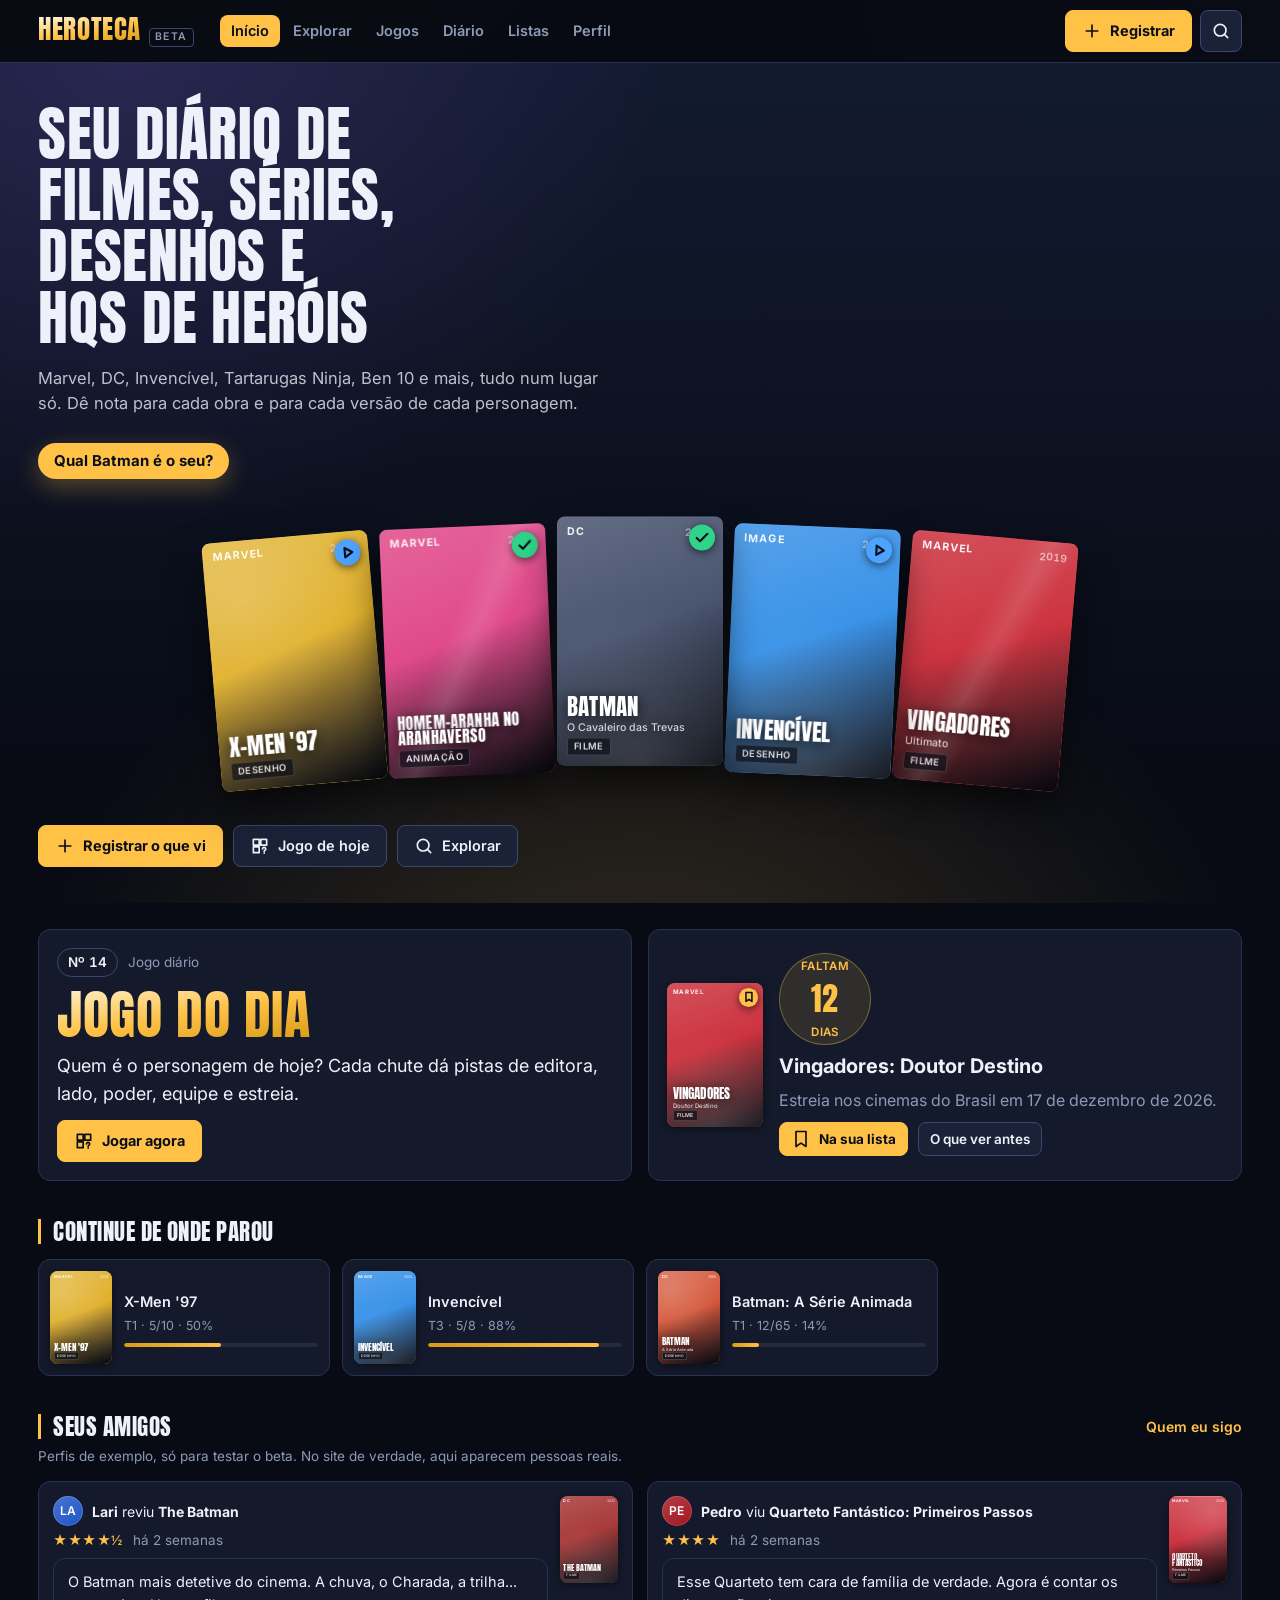
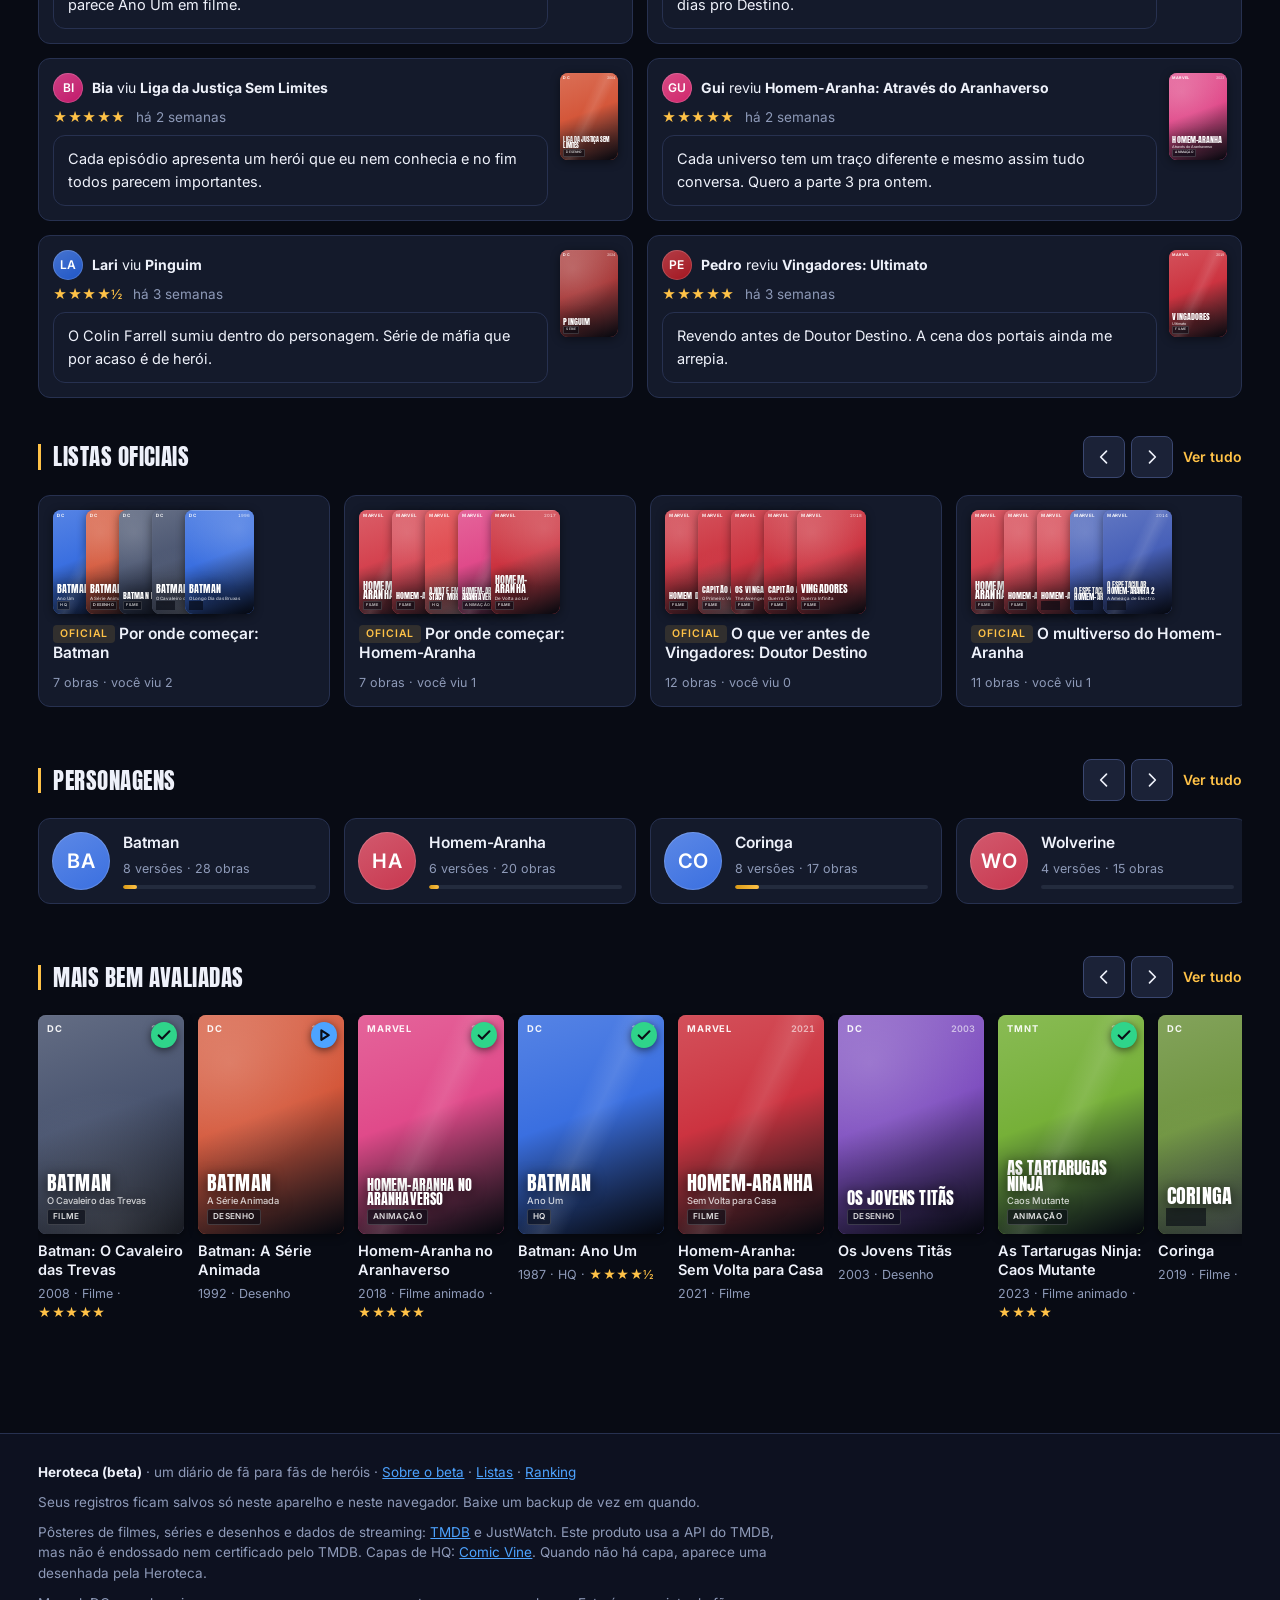
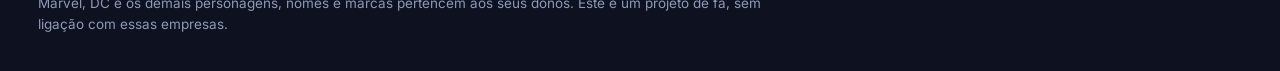
==== commit f1928cee: "Guia grudado em todas as páginas, mural no lugar de lista - O guia agora é sempre à esquerda. Tirei " ====
--- a/site/index.html
+++ b/site/index.html
@@ -4,7 +4,7 @@
 <meta charset="utf-8">
 <meta name="viewport" content="width=device-width, initial-scale=1">
 <title>Heroteca · diário de heróis</title>
-<meta name="description" content="Diário de filmes, séries, desenhos e HQs de heróis, com notas para cada versão de cada personagem e o jogo diário Heroidle.">
+<meta name="description" content="Diário de filmes, séries, desenhos e HQs de heróis, com notas para cada versão de cada personagem e um jogo diário de adivinhar o personagem.">
 <link rel="preconnect" href="https://fonts.googleapis.com">
 <link rel="preconnect" href="https://fonts.gstatic.com" crossorigin>
 <link rel="stylesheet" href="https://fonts.googleapis.com/css2?family=Anton&family=Inter:wght@400;500;600;700&display=swap">
@@ -18,6 +18,7 @@
 LAYOUT: grades densas de capas, trilhos que rolam de lado, barra em cima no PC e abas embaixo no celular.
 */
 :root {
+  --larg: 1520px;
   color-scheme: dark;
   /* fundo e superfícies */
   --bg: #080b14;
@@ -89,7 +90,7 @@
   position: sticky; top: 0; z-index: 30; background: rgba(8, 11, 20, 0.88);
   backdrop-filter: blur(14px); border-bottom: 1px solid var(--line);
 }
-.topo-in { max-width: 1280px; margin: 0 auto; padding: 10px max(3vw, 14px); display: flex; align-items: center; gap: 16px; min-height: 62px; }
+.topo-in { max-width: var(--larg); margin: 0 auto; padding: 10px max(3vw, 14px); display: flex; align-items: center; gap: 16px; min-height: 62px; }
 .marca { display: flex; align-items: baseline; gap: 8px; text-decoration: none; flex: none; }
 .marca-logo {
   font: 400 27px/1 var(--f-display); letter-spacing: 0.02em; text-transform: uppercase;
@@ -121,13 +122,13 @@
 .abas a[aria-current="page"] { color: var(--ouro); background: var(--tint); }
 @media (min-width: 980px) { .abas { display: none; } }
 .rodape { border-top: 1px solid var(--line); background: var(--bg-2); margin-top: 56px; }
-.rodape-in { max-width: 1280px; margin: 0 auto; padding: 28px max(3vw, 14px) 36px; display: grid; gap: 9px; color: var(--muted); font-size: 13.5px; }
+.rodape-in { max-width: var(--larg); margin: 0 auto; padding: 28px max(3vw, 14px) 36px; display: grid; gap: 9px; color: var(--muted); font-size: 13.5px; }
 .rodape-in p { margin: 0; max-width: 85ch; }
 .rodape-in strong { color: var(--ink); }
 .rodape-in a { color: var(--azul); }
 
 /* ---------- Página ---------- */
-.pagina { max-width: 1280px; margin: 0 auto; padding: 22px max(3vw, 14px) 40px; outline: none; }
+.pagina { max-width: var(--larg); margin: 0 auto; padding: 22px max(3vw, 14px) 40px; outline: none; }
 .carregando { font: 400 22px/1.2 var(--f-display); letter-spacing: 0.02em; padding: 70px 0; text-align: center; color: var(--muted); }
 h1, h2, h3 { margin: 0; font-weight: 400; }
 .h1 { font: 400 clamp(32px, 5.4vw, 50px)/1.02 var(--f-display); letter-spacing: 0.005em; text-transform: uppercase; text-wrap: balance; }
@@ -321,7 +322,7 @@
   background: linear-gradient(to top, var(--bg) 2%, transparent 55%);
 }
 .faixa-bg { position: absolute; inset: 0; z-index: -2; width: 100%; height: 100%; object-fit: cover; }
-.faixa-in { max-width: 1280px; margin: 0 auto; display: grid; grid-template-columns: 112px minmax(0, 1fr); gap: 18px; align-items: end; }
+.faixa-in { max-width: var(--larg); margin: 0 auto; display: grid; grid-template-columns: 112px minmax(0, 1fr); gap: 18px; align-items: end; }
 .faixa-in--sem-capa { grid-template-columns: auto minmax(0, 1fr); align-items: center; }
 @media (min-width: 700px) { .faixa-in { grid-template-columns: 190px minmax(0, 1fr); gap: 28px; } .faixa-in--sem-capa { grid-template-columns: auto minmax(0, 1fr); } }
 .faixa .h1 { color: #fff; }
@@ -441,7 +442,7 @@
     radial-gradient(60% 80% at 10% 0%, rgba(160, 107, 255, .16), transparent 70%),
     linear-gradient(180deg, #121a30, var(--bg) 85%);
 }
-.splash-in { max-width: 1280px; margin: 0 auto; display: grid; gap: 18px; }
+.splash-in { max-width: var(--larg); margin: 0 auto; display: grid; gap: 18px; }
 .splash .h1 { max-width: 16ch; font-size: clamp(34px, 6vw, 60px); }
 .splash-sub { font-size: 16.5px; color: rgba(238, 241, 250, .78); max-width: 58ch; }
 .leque { position: relative; height: clamp(206px, 42vw, 356px); margin: 14px 0 2px; }
@@ -612,7 +613,7 @@
 .litem .ap-t:hover { color: var(--ouro); }
 @media (max-width: 520px) { .litem { grid-template-columns: 24px 44px minmax(0, 1fr); } .litem-a { grid-column: 1 / -1; justify-content: flex-end; } }
 
-/* ---------- Heroidle ---------- */
+/* ---------- jogo do dia ---------- */
 .jogo { max-width: 620px; margin: 0 auto; display: grid; gap: 20px; }
 .jogo .logo-jogo { font-size: clamp(52px, 14vw, 82px); }
 .jogo-cap { color: var(--muted); font-size: 15px; }
@@ -714,6 +715,148 @@
   .top4p a { font-size: 12.5px; }
 }
 
+/* ---------- listas longas ---------- */
+.mais-linha { display: flex; justify-content: center; margin: 20px 0 4px; }
+.carregando-cat { color: var(--muted); text-align: center; padding: 22px 0; font-size: .94rem; }
+
+/* ================= Páginas com guia grudado ================= */
+/* Serve para personagem, obra, universo, pessoa e lista: o guia fica parado
+   à esquerda e o conteúdo rola do lado. */
+.comguia { display: grid; gap: 26px; margin-top: 18px; }
+.guia-puxador { display: none; }
+.comguia-corpo { min-width: 0; display: grid; gap: 22px; align-content: start; }
+
+@media (min-width: 980px) {
+  .comguia { grid-template-columns: 290px minmax(0, 1fr); align-items: start; }
+  .guia {
+    position: sticky; top: 76px; max-height: calc(100vh - 92px);
+    overflow: auto; scrollbar-width: none; -ms-overflow-style: none;
+  }
+  .guia::-webkit-scrollbar { width: 0; height: 0; display: none; }
+}
+.guia-rolo { scrollbar-width: none; -ms-overflow-style: none; }
+.guia-rolo::-webkit-scrollbar { width: 0; height: 0; display: none; }
+
+.guia {
+  background: var(--panel); border: 1px solid var(--line); border-radius: var(--r);
+  padding: 16px; display: block;
+}
+.guia-rolo { display: grid; gap: 10px; }
+.guia-retrato {
+  width: 100%; aspect-ratio: 3 / 4; border-radius: var(--r-s); overflow: hidden;
+  background: linear-gradient(150deg, var(--c), color-mix(in srgb, var(--c) 35%, #0b1020));
+  display: grid; place-items: center; border: 1px solid var(--line);
+}
+.guia-retrato img { width: 100%; height: 100%; object-fit: cover; object-position: top center; display: block; }
+.guia-retrato--capa { aspect-ratio: 2 / 3; background: none; border: 0; }
+.guia-retrato--capa .capa { width: 100%; }
+.guia-iniciais { font-family: var(--f-display); font-size: 2.6rem; color: #fff; opacity: .9; }
+.guia-nome { font-size: clamp(1.25rem, 4.2vw, 1.6rem); margin: 2px 0 0; line-height: 1.05; }
+.guia-sub { color: var(--muted); margin: 0; font-size: .92rem; }
+.guia-numeros { display: grid; grid-template-columns: repeat(3, 1fr); gap: 6px; text-align: center; margin-top: 2px; }
+.guia-numeros div { background: var(--panel-2); border: 1px solid var(--line); border-radius: var(--r-s); padding: 8px 4px; }
+.guia-numeros b { display: block; font-family: var(--f-display); font-size: 1.15rem; color: var(--ouro); }
+.guia-numeros span { display: block; font-size: .7rem; color: var(--muted); line-height: 1.2; }
+.guia-linha { margin: 0; font-size: .86rem; }
+.guia-resumo { margin: 4px 0 0; font-size: .9rem; color: var(--ink); opacity: .9; }
+.guia-acoes { display: flex; gap: 8px; flex-wrap: wrap; margin-top: 4px; }
+.guia-bloco { border-top: 1px solid var(--line); margin-top: 6px; padding-top: 12px; display: grid; gap: 10px; }
+.guia-bloco > .h3 { margin: 0; }
+
+/* ---------- a chave protagonista / participações / versões ---------- */
+.chave { display: flex; gap: 6px; margin-bottom: 16px; background: var(--panel); border: 1px solid var(--line); border-radius: 999px; padding: 4px; overflow-x: auto; scrollbar-width: none; }
+.chave::-webkit-scrollbar { display: none; }
+.chave { justify-content: flex-start; }
+.chave-bt {
+  flex: 0 0 auto; border: 0; background: none; color: var(--muted); font: inherit; font-size: .88rem;
+  padding: 8px 18px; border-radius: 999px; cursor: pointer; white-space: nowrap;
+}
+.chave-bt:hover { color: var(--ink); }
+@media (max-width: 680px) { .chave-bt { flex: 1 0 auto; padding: 8px 12px; } }
+.chave-bt[aria-selected="true"] { background: var(--ouro); color: var(--ink-escuro); font-weight: 600; }
+
+/* ---------- rosto da versão ---------- */
+.versao-foto { width: 34px; height: 34px; border-radius: 50%; overflow: hidden; border: 2px solid var(--c); flex: 0 0 auto; }
+.versao-foto img { width: 100%; height: 100%; object-fit: cover; object-position: top center; display: block; }
+.versao-cab { display: flex; align-items: center; gap: 8px; }
+
+/* ================= No celular o guia vira gaveta ================= */
+/* Fechada, mostra o rosto, o nome e os dois botões. Aberta, mostra tudo. */
+@media (max-width: 979px) {
+  /* O guia aberto (página da obra) fica em cima do conteúdo, rolando junto. */
+  .comguia--aberto { padding-bottom: 0; }
+  .comguia--aberto .guia { position: static; transform: none; max-height: none; box-shadow: none;
+    border-radius: var(--r); border: 1px solid var(--line); padding: 16px; overflow: visible; }
+  .comguia--aberto .guia-puxador { display: none; }
+  .comguia--aberto .guia-rolo { max-height: none; overflow: visible; grid-template-columns: 110px minmax(0, 1fr); gap: 4px 14px; }
+  .comguia--aberto .guia-rolo > * { grid-column: 1 / -1; }
+  .comguia--aberto .guia-rolo > .guia-retrato { grid-column: 1; grid-row: 1 / span 2; width: 110px; align-self: start; }
+  .comguia--aberto .guia-rolo > .guia-nome { grid-column: 2; grid-row: 1; align-self: end; }
+  .comguia--aberto .guia-rolo > .guia-sub { grid-column: 2; grid-row: 2; align-self: start; }
+  .comguia--aberto .guia-rolo > .chips { margin-top: 8px; }
+  .comguia { position: relative; padding-bottom: 160px; }
+  .guia {
+    position: fixed; left: 0; right: 0; bottom: 0; z-index: 60;
+    border-radius: 16px 16px 0 0; border-bottom: 0; padding: 0 14px 10px;
+    max-height: 84vh; box-shadow: 0 -14px 40px rgba(0, 0, 0, .55);
+    transform: translateY(calc(100% - 152px)); transition: transform .26s cubic-bezier(.2, .8, .2, 1);
+    overflow: hidden;
+  }
+  .guia.aberta { transform: translateY(0); }
+  .guia.arrastando { transition: none; }
+  .guia-puxador {
+    display: block; width: 100%; height: 26px; border: 0; background: none; cursor: grab;
+    position: relative; touch-action: none; padding: 0;
+  }
+  .guia-puxador::before {
+    content: ""; position: absolute; left: 50%; top: 10px; width: 44px; height: 4px;
+    transform: translateX(-50%); background: var(--line-forte); border-radius: 999px;
+  }
+  .guia-rolo {
+    max-height: calc(84vh - 40px); overflow: auto; overscroll-behavior: contain;
+    grid-template-columns: 70px minmax(0, 1fr); gap: 2px 12px; align-content: start;
+  }
+  .guia-retrato { grid-row: span 2; width: 70px; aspect-ratio: 3 / 4; align-self: start; }
+  .guia-iniciais { font-size: 1.5rem; }
+  .guia-nome { grid-column: 2; align-self: end; font-size: 1.3rem; }
+  .guia-sub { grid-column: 2; align-self: start; }
+  .guia-acoes { grid-column: 1 / -1; margin-top: 8px; }
+  .guia-bloco { grid-column: 1 / -1; }
+  .guia-acoes .bt { flex: 1; justify-content: center; }
+  .guia-rolo > .chips, .guia-numeros, .guia-rolo > .barra, .guia-linha, .guia-resumo, .guia-rolo > .q, .guia-rolo > .bloco { grid-column: 1 / -1; }
+  .guia-rolo > .chips { margin-top: 10px; }
+}
+
+/* ---------- elenco vindo do TMDB ---------- */
+.ecard--tmdb { display: grid; grid-template-columns: 46px minmax(0, 1fr); gap: 10px; align-items: center; }
+.erosto { width: 46px; height: 46px; border-radius: 50%; overflow: hidden; border: 1px solid var(--line-forte); display: block; }
+.erosto img { width: 100%; height: 100%; object-fit: cover; object-position: top center; display: block; }
+.erosto--vazio {
+  display: grid; place-items: center; background: var(--panel-2);
+  font-family: var(--f-display); font-size: .9rem; color: var(--muted);
+}
+.ecard--tmdb .ecard-n, .ecard--tmdb .ecard-a { grid-column: 2; }
+
+/* ---------- mural de capas ---------- */
+/* Nada de lista: as capas falam por si, como no Letterboxd. */
+.mural { display: grid; gap: 16px 12px; grid-template-columns: repeat(auto-fill, minmax(118px, 1fr)); }
+.mural > a { text-decoration: none; color: inherit; display: grid; gap: 6px; align-content: start; }
+.mural-t { font-size: .84rem; font-weight: 600; line-height: 1.25; }
+.mural-m { font-size: .74rem; color: var(--muted); }
+.mural-papel { font-size: .68rem; color: var(--muted); }
+@media (min-width: 1100px) { .mural { grid-template-columns: repeat(auto-fill, minmax(132px, 1fr)); } }
+.chip--fino { font-size: .74rem; padding: 3px 9px; background: var(--panel-2); }
+
+/* ---------- brilho de fundo no alto das páginas com guia ---------- */
+.brilho {
+  position: absolute; left: 0; right: 0; top: 62px; height: 320px; z-index: 0;
+  overflow: hidden; pointer-events: none;
+  background: linear-gradient(180deg, color-mix(in srgb, var(--c1) 30%, transparent), transparent 85%);
+}
+.brilho .faixa-bg { width: 100%; height: 100%; object-fit: cover; opacity: .16; filter: saturate(.7); }
+.pagina { position: relative; }
+.pagina > .comguia { position: relative; z-index: 1; }
+
 </style>
 </head>
 <body>
@@ -724,7 +867,7 @@
     <nav class="nav" aria-label="Seções">
       <a href="#inicio" data-nav="inicio">Início</a>
       <a href="#explorar" data-nav="explorar">Explorar</a>
-      <a href="#jogo" data-nav="jogo">Heroidle</a>
+      <a href="#jogo" data-nav="jogo">Jogos</a>
       <a href="#diario" data-nav="diario">Diário</a>
       <a href="#listas" data-nav="listas">Listas</a>
       <a href="#perfil" data-nav="perfil">Perfil</a>
@@ -750,7 +893,7 @@
 <nav class="abas" aria-label="Seções">
   <a href="#inicio" data-nav="inicio"><svg class="ic" viewBox="0 0 24 24" aria-hidden="true"><path d="M3 11l9-8 9 8M5 10v10h5v-6h4v6h5V10"/></svg>Início</a>
   <a href="#explorar" data-nav="explorar"><svg class="ic" viewBox="0 0 24 24" aria-hidden="true"><path d="M11 4a7 7 0 1 0 0 14a7 7 0 1 0 0-14zM20 20l-4.2-4.2"/></svg>Explorar</a>
-  <a href="#jogo" data-nav="jogo"><svg class="ic" viewBox="0 0 24 24" aria-hidden="true"><path d="M4 4h7v7H4zM13 4h7v7h-7zM4 13h7v7H4zM15 15.5a1.9 1.9 0 1 1 2.6 1.8c-.6.3-.6.7-.6 1.2M17 20.6v.1"/></svg>Heroidle</a>
+  <a href="#jogo" data-nav="jogo"><svg class="ic" viewBox="0 0 24 24" aria-hidden="true"><path d="M4 4h7v7H4zM13 4h7v7h-7zM4 13h7v7H4zM15 15.5a1.9 1.9 0 1 1 2.6 1.8c-.6.3-.6.7-.6 1.2M17 20.6v.1"/></svg>Jogos</a>
   <a href="#diario" data-nav="diario"><svg class="ic" viewBox="0 0 24 24" aria-hidden="true"><path d="M5 4h11a3 3 0 0 1 3 3v13H8a3 3 0 0 1-3-3zM5 17a3 3 0 0 1 3-3h11"/></svg>Diário</a>
   <a href="#perfil" data-nav="perfil"><svg class="ic" viewBox="0 0 24 24" aria-hidden="true"><path d="M12 12a4 4 0 1 0 0-8a4 4 0 0 0 0 8zM4 21a8 8 0 0 1 16 0"/></svg>Perfil</a>
 </nav>
@@ -762,14 +905,14 @@
 "use strict";
 // ================= Configurações: mude à vontade =================
 const NOME_DO_SITE = "Heroteca";            // nome provisório
-const NOME_DO_JOGO = "Heroidle";
+const NOME_DO_JOGO = "Jogo do dia";
 const ENDERECO_DO_SITE = "";                // quando tiver domínio, ex.: "https://heroteca.com.br"
 // Supabase: a chave "anon" é pública por natureza (o que protege os dados são as regras do banco).
 const SUPABASE_URL = "https://sdjuzthrlelhrevgaihz.supabase.co";
 const SUPABASE_ANON = "eyJhbGciOiJIUzI1NiIsInR5cCI6IkpXVCJ9.eyJpc3MiOiJzdXBhYmFzZSIsInJlZiI6InNkanV6dGhybGVsaHJldmdhaWh6Iiwicm9sZSI6ImFub24iLCJpYXQiOjE3OTU0ODc0NzIsImV4cCI6MjExMTA2MzQ3Mn0.aJZitwT6za_ffoRfncICGZC7xiK2haJpAut7i7hUVB0";
 const FUSO = "America/Sao_Paulo";
-const DATA_DE_LANCAMENTO = "2026-11-22";    // dia nº 1 do Heroidle
-const SEMENTE = 20261122;                   // mesma semente do Heroidle avulso: o personagem do dia é o mesmo
+const DATA_DE_LANCAMENTO = "2026-11-22";    // dia nº 1 do jogo
+const SEMENTE = 20261122;                   // mesma semente do jogo avulso: o personagem do dia é o mesmo
 const DIAS_ESPECIAIS = { "2026-12-17": "Doutor Destino" };
 const CHAVE_LOCAL = "heroteca-v1";
 
@@ -878,6 +1021,7 @@
   estrela: "M12 2.8l2.8 5.9 6.4.8-4.7 4.4 1.2 6.4L12 17.2l-5.7 3.1 1.2-6.4-4.7-4.4 6.4-.8z",
   spoiler: "M3 3l18 18M10.6 6.1A10 10 0 0 1 12 6c6.4 0 10 6 10 6a17 17 0 0 1-3.3 3.9M6.6 6.6C3.9 8.4 2 12 2 12s3.6 6 10 6c1.6 0 3-.3 4.3-.9M9.9 9.9a3 3 0 0 0 4.2 4.2",
   upload: "M12 21V9M7 14l5-5 5 5M4 4h16",
+  troca: "M7 7h11l-3-3M17 17H6l3 3",
 };
 const ic = (nome, extra = "") => `<svg class="ic ${extra}" viewBox="0 0 24 24" aria-hidden="true"><path d="${ICONES[nome]}"/></svg>`;
 const SVG_ESTRELA = `<svg viewBox="0 0 24 24" aria-hidden="true"><path class="eo" d="${ICONES.estrela}"/><path class="ef" d="${ICONES.estrela}"/></svg>`;
@@ -892,8 +1036,9 @@
 };
 const PAPEL = { protagonista: "Protagonista", antagonista: "Antagonista", coadjuvante: "Coadjuvante", participacao: "Participação" };
 const ORDEM_PAPEL = { protagonista: 0, antagonista: 1, coadjuvante: 2, participacao: 3 };
-const COR_FRANQ = { Marvel: "#c8364f", DC: "#3a6fe0", Image: "#15968f", "Dark Horse": "#6b5fa8", TMNT: "#3f9a4a", "Cartoon Network": "#49a83a" };
-const FRANQ_CURTA = { Marvel: "MARVEL", DC: "DC", Image: "IMAGE", TMNT: "TMNT", "Cartoon Network": "CN", "Dark Horse": "DARK HORSE" };
+const COR_FRANQ = { Marvel: "#c8364f", DC: "#3a6fe0", Image: "#15968f", "Dark Horse": "#6b5fa8", TMNT: "#3f9a4a", "Cartoon Network": "#49a83a" , Tokusatsu: "#e8673a", "Outras editoras": "#c09a4a", Outros: "#7f8aa8" };
+const CAPA_CV = "https://comicvine.gamespot.com/a/uploads/scale_large/";
+const FRANQ_CURTA = { Marvel: "MARVEL", DC: "DC", Image: "IMAGE", TMNT: "TMNT", "Cartoon Network": "CN", "Dark Horse": "DARK HORSE", Tokusatsu: "TOKU", "Outras editoras": "INDIE", Outros: "HERÓI" };
 const STATUS = ["quero", "vendo", "terminei", "abandonei"];
 const ICONE_STATUS = { quero: "marcador", vendo: "play", terminei: "check", abandonei: "pare" };
 function nomeStatus(s, o) {
@@ -903,7 +1048,7 @@
 
 // ================= Catálogo =================
 const C = {
-  U: new Map(), P: new Map(), O: new Map(), L: [],
+  U: new Map(), P: new Map(), O: new Map(), L: [], porTmdb: new Map(),
   obras: [], personagens: [], universos: [],
   versoes: new Map(), aparicoes: new Map(), pessoas: new Map(),
   jogo: [], jogoPorId: new Map(),
@@ -913,6 +1058,23 @@
   const r = await fetch("catalogo.json", { cache: "no-cache" });
   if (!r.ok) throw new Error("catalogo " + r.status);
   indexar(await r.json());
+}
+
+// O catálogo grande (milhares de obras do TMDB) só desce quando a pessoa vai
+// explorar ou procurar. Depois disso fica em memória até fechar a aba.
+let promessaExtra = null;
+const extraPronto = () => C.extraCarregado === true;
+function carregarExtra() {
+  if (!promessaExtra) {
+    promessaExtra = (async () => {
+      const r = await fetch("catalogo-extra.json", { cache: "default" });
+      if (!r.ok) throw new Error("extra " + r.status);
+      const regs = await r.json();
+      C.extraCarregado = true;
+      indexar(regs);
+    })().catch((e) => { promessaExtra = null; throw e; });
+  }
+  return promessaExtra;
 }
 
 function addPessoa(nome, credito) {
@@ -924,16 +1086,27 @@
 }
 
 function indexar(regs) {
+  // tudo que é derivado é refeito do zero, para indexar poder rodar de novo
+  C.versoes.clear(); C.aparicoes.clear(); C.pessoas.clear();
+  C.jogo = []; C.jogoPorId.clear();
   for (const x of regs) {
     if (!x || typeof x !== "object") continue;
     if (x.tipo === "universo") C.U.set(x.id, x);
     else if (x.tipo === "personagem") C.P.set(x.id, x);
     else if (x.tipo === "obra") C.O.set(x.id, x);
-    else if (x.tipo === "lista") C.L.push(x);
+    else if (x.tipo === "lista" && !C.L.some((l) => l.id === x.id)) C.L.push(x);
   }
   C.universos = [...C.U.values()];
   C.personagens = [...C.P.values()].sort((a, b) => a.nome.localeCompare(b.nome, "pt-BR"));
   C.obras = [...C.O.values()].filter((o) => C.U.has(o.universo));
+  // As obras vindas do TMDB chegam enxutas: completa o que as páginas esperam.
+  C.porTmdb.clear();
+  for (const o of C.obras) {
+    o.franquia = C.U.get(o.universo).franquia;
+    if (!o.original) o.original = o.titulo;
+    if (!o.elenco) o.elenco = [];
+    if (o.tmdb && o.tmdb.i) C.porTmdb.set((o.tmdb.t || "movie") + ":" + o.tmdb.i, o);
+  }
   for (const u of C.universos) { u.cor = corValida(u.cor); u.busca = normalizar(`${u.nome} ${u.franquia} ${u.midia}`); u.obras = []; }
   for (const p of C.personagens) p.busca = [p.nome, p.identidade, ...(p.apelidos || [])].filter(Boolean).map(normalizar);
   for (const o of C.obras) {
@@ -960,7 +1133,7 @@
   for (const u of C.universos) u.obras.sort((a, b) => a.ano - b.ano || a.titulo.localeCompare(b.titulo, "pt-BR"));
   for (const v of C.versoes.values()) v.aps.sort((a, b) => C.O.get(a.obra).ano - C.O.get(b.obra).ano);
   for (const p of C.pessoas.values()) p.creditos.sort((a, b) => C.O.get(a.obra).ano - C.O.get(b.obra).ano);
-  // Heroidle: mesmos nomes e ids do jogo avulso, para o personagem do dia bater
+  // Jogo do dia: mesmos nomes e ids do jogo avulso, para o personagem do dia bater
   for (const p of C.personagens) {
     if (!p.jogo) continue;
     const j = { ...p.jogo, id: slug(p.jogo.nome), site: p.id, apelidos: p.apelidos || [], franquia: p.franquia };
@@ -973,8 +1146,8 @@
 const emBreve = (o) => o.status === "em-breve" && (!o.data || o.data > HOJE);
 const versoesDe = (pid) => [...C.versoes.values()].filter((v) => v.p === pid).sort((a, b) => a.ano - b.ano);
 function obrasDoPersonagem(pid) {
-  const ids = [...new Set((C.aparicoes.get(pid) || []).map((a) => a.obra))];
-  return ids.map((id) => C.O.get(id)).sort((a, b) => a.ano - b.ano);
+  const ids = [...new Set(aparicoesCompletas(pid).map((a) => a.obra))];
+  return ids.map((id) => C.O.get(id)).filter(Boolean).sort((a, b) => a.ano - b.ano);
 }
 
 // ================= Perfis de exemplo (comunidade do beta) =================
@@ -1410,7 +1583,7 @@
   { nome: "Viajante do multiverso", desc: "Terminou obras de 5 universos", ok: (s) => s.universos >= 5, t: "5U" },
   { nome: "Crítico de plantão", desc: "Escreveu 5 resenhas", ok: (s) => s.resenhas >= 5, t: "5" },
   { nome: "Juiz de versões", desc: "Deu nota para 5 versões de personagens", ok: (s) => s.persNotas >= 5, t: "★" },
-  { nome: "Detetive", desc: "Sequência de 3 dias no Heroidle", ok: (s) => s.recorde >= 3, t: "3" },
+  { nome: "Detetive", desc: "Sequência de 3 dias no jogo", ok: (s) => s.recorde >= 3, t: "3" },
   { nome: "Fã completo", desc: "Viu tudo de um personagem", ok: (s) => s.completos >= 1, t: "100" },
 ];
 
@@ -1431,8 +1604,10 @@
   const longo = len + sub.length > 34 ? "capa--tit-longo" : "";
   const e = status ? estObra(o.id) : null;
   const st = e && e.status ? `<span class="capa-st st-${e.status}">${ic(ICONE_STATUS[e.status])}</span>` : "";
-  const img = !CAPAS_ONLINE ? "" : o.tmdb
-    ? `<img class="capa-img" data-tmdb="${esc(o.id)}" alt="" loading="lazy">`
+  // A capa vem pronta quando o catálogo já traz o caminho; senão, é buscada depois.
+  const img = !CAPAS_ONLINE ? ""
+    : o.cv && o.cv.p ? `<img class="capa-img" data-cv="${esc(CAPA_CV + o.cv.p)}" alt="" loading="lazy">`
+    : o.tmdb ? `<img class="capa-img" data-tmdb="${esc(o.id)}" alt="" loading="lazy">`
     : `<img class="capa-img" data-hq="${esc(o.id)}" alt="" loading="lazy">`;
   return `<span class="capa capa--v${v} ${tam} ${longo}" style="--c1:${u.cor}">`
     + `<span class="capa-fundo"></span>`
@@ -1561,12 +1736,81 @@
 
 // ================= Páginas =================
 const UI = {
-  explorar: { q: "", formato: "todos", franquia: "todas", ordem: "recentes", status: "todos" },
+  explorar: { q: "", formato: "todos", franquia: "todas", ordem: "famosas", status: "todos" },
   personagens: { q: "", franquia: "todas", ordem: "az" },
+  personagem: { aba: "protagonista" },
+  obra: { aba: "sobre" },
+  universo: { aba: "obras" },
+  pessoa: { aba: "atuacao" },
   diario: { ano: "todos", formato: "todos", tag: "" },
   perfilTudo: false, versoes: {}, temps: {},
 };
 const PAG = { titulo: "" };
+
+// ---------- páginas com guia grudado ----------
+// O guia fica parado à esquerda; o conteúdo rola do lado. Vale para
+// personagem, obra, universo, pessoa e lista.
+function comGuia(guia, corpo, { gaveta = true } = {}) {
+  return `<div class="comguia${gaveta ? "" : " comguia--aberto"}"><aside class="guia" id="guia">
+    <button class="guia-puxador" type="button" aria-label="Abrir ou fechar o guia" aria-expanded="false"></button>
+    <div class="guia-rolo">${guia}</div></aside>
+    <div class="comguia-corpo">${corpo}</div></div>`;
+}
+
+// A chave de abas no alto do conteúdo. `chave` é o caminho em UI.
+function chaveAbas(abas, chave, padrao) {
+  const atual = abaAtual(abas, chave, padrao);
+  return `<div class="chave" role="tablist">${abas.map(([k, t]) =>
+    `<button class="chave-bt" role="tab" aria-selected="${atual === k}" data-acao="filtro" data-k="${esc(chave)}" data-v="${esc(k)}">${esc(t)}</button>`).join("")}</div>`;
+}
+function abaAtual(abas, chave, padrao) {
+  const [a, b] = chave.split(".");
+  const v = UI[a] && UI[a][b];
+  return abas.some(([k]) => k === v) ? v : padrao;
+}
+
+// A ficha do personagem no pé do guia: lado, poderes, equipes, apelidos.
+function fichaGuia(p) {
+  const j = p.jogo || {};
+  const partes = [];
+  const linha = (rotulo, conteudo) => partes.push(`<div class="guia-bloco"><span class="h3">${rotulo}</span>${conteudo}</div>`);
+  const chips = (arr) => `<div class="chips">${arr.map((x) => `<span class="chip chip--fino">${esc(x)}</span>`).join("")}</div>`;
+  if (j.lado || j.editora) linha("Ficha", chips([j.lado, j.editora, j.genero].filter(Boolean)));
+  if (j.poder && j.poder.length) linha("Poderes", chips(j.poder));
+  if (j.equipe && j.equipe.length) linha("Equipes", chips(j.equipe));
+  const outros = (p.apelidos || []).filter((a) => a !== p.nome && a !== p.identidade);
+  if (outros.length) linha("Também chamado de", `<p class="guia-linha mudo">${esc(outros.join(", "))}</p>`);
+  if (j.estreia || p.estreia) linha("Estreou em", `<p class="guia-linha mudo">${esc(j.estreia || p.estreia)}</p>`);
+  return partes.join("");
+}
+
+// Uma capa no mural, com título embaixo e uma linha de apoio.
+function itemMural(o, apoio = "", papel = "") {
+  return `<a href="#obra-${esc(o.id)}">${capa(o)}<span class="mural-t">${esc(o.titulo)}</span>`
+    + `<span class="mural-m">${o.ano || "—"} · ${esc(FORMATO[o.formato].curto)}</span>`
+    + (apoio ? `<span class="mural-papel">${esc(apoio)}</span>` : "")
+    + (papel ? `<span class="mural-papel">${papel}</span>` : "")
+    + `</a>`;
+}
+function muralLimitado(itens, chave) {
+  const lim = limiteDe(chave);
+  const mostra = itens.slice(0, lim);
+  const falta = itens.length - mostra.length;
+  return `<div class="mural">${mostra.join("")}</div>`
+    + (falta > 0 ? `<div class="mais-linha"><button class="bt bt--fundo" data-acao="mais" data-k="${esc(chave)}">Mostrar mais ${Math.min(falta, POR_VEZ)} de ${falta}</button></div>` : "");
+}
+
+// Com milhares de obras no catálogo, nenhuma lista aparece inteira de primeira.
+const POR_VEZ = 60;
+const LIMITES = {};
+const limiteDe = (chave) => LIMITES[chave] || POR_VEZ;
+function gradeLimitada(obras, chave, classe = "grade") {
+  const lim = limiteDe(chave);
+  const mostra = obras.slice(0, lim);
+  const falta = obras.length - mostra.length;
+  return `<div class="${classe}">${mostra.map((o) => cardObra(o)).join("")}</div>`
+    + (falta > 0 ? `<div class="mais-linha"><button class="bt bt--fundo" data-acao="mais" data-k="${esc(chave)}">Mostrar mais ${Math.min(falta, POR_VEZ)} de ${falta}</button></div>` : "");
+}
 const NOTA_EXEMPLOS = "Perfis de exemplo, só para testar o beta. No site de verdade, aqui aparecem pessoas reais.";
 
 function naoAchei() {
@@ -1595,7 +1839,7 @@
       <h1 class="h1">Seu diário de filmes, séries, desenhos e HQs de heróis</h1>
       <p class="splash-sub">Marvel, DC, Invencível, Tartarugas Ninja, Ben 10 e mais, tudo num lugar só. Dê nota para cada obra e para cada versão de cada personagem${nome}.</p>
       <div class="leque">${leque}<a class="balao-splash" href="#lista-todos-os-batmans">Qual Batman é o seu?</a></div>
-      <div class="acoes"><button class="bt bt--amarelo" data-acao="registrar">${ic("mais")}Registrar o que vi</button><a class="bt" href="#jogo">${ic("jogo")}${NOME_DO_JOGO} de hoje</a><a class="bt" href="#explorar">${ic("busca")}Explorar</a></div>
+      <div class="acoes"><button class="bt bt--amarelo" data-acao="registrar">${ic("mais")}Registrar o que vi</button><a class="bt" href="#jogo">${ic("jogo")}Jogo de hoje</a><a class="bt" href="#explorar">${ic("busca")}Explorar</a></div>
     </div></section>
     <div class="dupla">${cardJogoHoje()}${cardEmBreve()}</div>
     ${secaoContinuar()}
@@ -1618,7 +1862,7 @@
       <div class="acoes"><a class="bt bt--forte" href="#jogo">${ic("jogo")}${n ? "Continuar" : "Jogar agora"}</a></div>`;
   }
   return `<section class="q card-jogo" aria-label="${NOME_DO_JOGO}"><div class="topline"><span class="edicao">Nº ${J.numero}</span><span class="mudo">${seq ? `${ic("fogo")} sequência de ${plural(seq, "dia", "dias")}` : "Jogo diário"}</span></div>
-    <h2 class="logo-jogo">${NOME_DO_JOGO}</h2>${corpo}</section>`;
+    <h2 class="logo-jogo">Jogo do dia</h2>${corpo}</section>`;
 }
 function cardEmBreve() {
   const o = C.obras.filter((x) => emBreve(x) && x.data).sort((a, b) => (a.data < b.data ? -1 : 1))[0];
@@ -1661,13 +1905,39 @@
   return `<h1 class="h1">Explorar</h1>${abasExplorar("explorar")}
     <div class="busca-g">${ic("busca")}<input class="entrada" id="exp-q" type="search" placeholder="Filme, série, HQ, personagem, ator, dublador..." value="${esc(f.q)}" autocomplete="off" aria-label="Buscar"></div>
     <div class="filtros">${chipsFiltro("explorar.formato", FILTRO_FORMATO, f.formato)}${chipsFiltro("explorar.franquia", franqs, f.franquia)}
-      <div class="acoes"><label class="mini">Ordem <select class="sel" data-filtro="explorar.ordem">${[["recentes", "Mais recentes"], ["antigos", "Mais antigas"], ["az", "A–Z"], ["nota", "Melhor nota"]].map(([v, t]) => `<option value="${v}"${f.ordem === v ? " selected" : ""}>${t}</option>`).join("")}</select></label>
+      <div class="acoes"><label class="mini">Ordem <select class="sel" data-filtro="explorar.ordem">${[["famosas", "Mais conhecidas"], ["recentes", "Mais recentes"], ["antigos", "Mais antigas"], ["az", "A–Z"], ["nota", "Melhor nota"]].map(([v, t]) => `<option value="${v}"${f.ordem === v ? " selected" : ""}>${t}</option>`).join("")}</select></label>
       <label class="mini">Status <select class="sel" data-filtro="explorar.status">${[["todos", "Todas"], ["nao", "Ainda não vi"], ["quero", "Quero ver"], ["vendo", "Vendo"], ["terminei", "Terminei"]].map(([v, t]) => `<option value="${v}"${f.status === v ? " selected" : ""}>${t}</option>`).join("")}</select></label></div></div>
     <div id="exp-res">${resultadosExplorar()}</div>`;
 }
-function relevancia(q) { return (a, b) => Number(!a.busca.startsWith(q)) - Number(!b.busca.startsWith(q)) || b.ano - a.ano; }
+// Com milhares de obras, procurar "batman" tem que trazer O Cavaleiro das
+// Trevas antes de Knightfall Parte 1. Dá nota para cada obra e ordena por ela.
+function fama(o) {
+  // 10 votos vale pouco, 10 mil vale muito. Sem teto baixo, senão Vingadores
+  // e um desenho qualquer empatam e o desempate vira só o ano.
+  return Math.log10((o.votos || 0) + 1) * 62 + (o.notaTmdb || 0) * 3;
+}
+function pontoBusca(o, q) {
+  const t = normalizar(o.titulo);
+  let p;
+  if (t === q) p = 1000;
+  else if (t.startsWith(q + " ") || t.startsWith(q + ":")) p = 620;
+  else if (t.startsWith(q)) p = 520;
+  else if (t.includes(" " + q)) p = 300;
+  else if (t.includes(q)) p = 140;
+  else p = 60;                                   // casou pelo título original ou pelo ano
+  if (o.elenco && o.elenco.length) p += 130;     // obra cadastrada à mão, com elenco
+  p += Math.min(200, fama(o));                   // na busca, o nome pesa mais que a fama
+  p -= Math.min(90, Math.max(0, t.length - q.length) * 0.7);  // título enxuto ganha
+  return p;
+}
+function relevancia(q) {
+  const cache = new Map();
+  const nota = (o) => { let v = cache.get(o.id); if (v === undefined) { v = pontoBusca(o, q); cache.set(o.id, v); } return v; };
+  return (a, b) => nota(b) - nota(a) || b.ano - a.ano;
+}
 function resultadosExplorar() {
   const f = UI.explorar;
+  if (f.q !== LIMITES.__q) { LIMITES.__q = f.q; LIMITES.busca = POR_VEZ; LIMITES.explorar = POR_VEZ; }
   const q = normalizar(f.q);
   let obras = C.obras.filter((o) => (f.formato === "todos" || o.formato === f.formato) && (f.franquia === "todas" || o.franquia === f.franquia));
   if (f.status !== "todos") obras = obras.filter((o) => { const s = estObra(o.id)?.status; return f.status === "nao" ? !s : s === f.status; });
@@ -1676,21 +1946,22 @@
     const pers = C.personagens.filter((p) => p.busca.some((b) => b.includes(q))).slice(0, 12);
     const unis = C.universos.filter((u) => u.busca.includes(q)).slice(0, 8);
     const pess = [...C.pessoas.values()].filter((p) => normalizar(p.nome).includes(q)).slice(0, 12);
-    if (!obras.length && !pers.length && !unis.length && !pess.length) return `<div class="q vazio"><p>Nada com “${esc(f.q)}” por aqui ainda.</p><p class="mudo">O catálogo do beta ainda é pequeno. Tente outro nome ou em inglês.</p></div>`;
+    if (!obras.length && !pers.length && !unis.length && !pess.length) return `<div class="q vazio"><p>Nada com “${esc(f.q)}” por aqui ainda.</p><p class="mudo">Tente o nome em inglês, ou escreva menos letras.</p></div>`;
     return (pers.length ? `<h2 class="qgrupo">Personagens</h2><div class="pgrade" style="margin:10px 0 22px">${pers.map(cardPersonagem).join("")}</div>` : "")
-      + (obras.length ? `<h2 class="qgrupo">Obras</h2><div class="grade" style="margin:10px 0 22px">${obras.map((o) => cardObra(o)).join("")}</div>` : "")
+      + (obras.length ? `<h2 class="qgrupo">Obras</h2>${gradeLimitada(obras, "busca")}` : "")
       + (unis.length ? `<h2 class="qgrupo">Universos</h2><div class="chips" style="margin:10px 0 22px">${unis.map((u) => uchip(u)).join("")}</div>` : "")
       + (pess.length ? `<h2 class="qgrupo">Pessoas</h2><div class="chips" style="margin:10px 0 22px">${pess.map((p) => `<a class="chip" href="#pessoa-${esc(p.id)}">${esc(p.nome)}</a>`).join("")}</div>` : "");
   }
   const ord = {
+    famosas: (a, b) => (fama(b) + (b.elenco.length ? 150 : 0)) - (fama(a) + (a.elenco.length ? 150 : 0)) || b.ano - a.ano,
     recentes: (a, b) => b.ano - a.ano || a.titulo.localeCompare(b.titulo, "pt-BR"),
     antigos: (a, b) => a.ano - b.ano || a.titulo.localeCompare(b.titulo, "pt-BR"),
     az: (a, b) => a.titulo.localeCompare(b.titulo, "pt-BR"),
     nota: (a, b) => mediaObra(b.id).m - mediaObra(a.id).m || b.ano - a.ano,
-  }[f.ordem] || ((a, b) => b.ano - a.ano);
+  }[f.ordem] || ((a, b) => fama(b) - fama(a));
   obras.sort(ord);
   if (!obras.length) return `<div class="q vazio"><p>Nenhuma obra com esses filtros.</p></div>`;
-  return `<p class="resultado-n">${plural(obras.length, "obra", "obras")}</p><div class="grade">${obras.map((o) => cardObra(o)).join("")}</div>`;
+  return `<p class="resultado-n">${plural(obras.length, "obra", "obras")}</p>${gradeLimitada(obras, "explorar")}`;
 }
 
 // ---------- Personagens, universos e ranking ----------
@@ -1751,41 +2022,69 @@
   const e = estObra(o.id) || {};
   const med = mediaObra(o.id);
   const breve = emBreve(o);
-  const linha = [o.original !== o.titulo ? o.original : "", o.periodo || String(o.ano), o.creditos || ""].filter(Boolean).map(esc).join(" · ");
-  const faixa = `<header class="faixa" style="--c1:${u.cor}">${CAPAS_ONLINE && o.tmdb ? `<img class="faixa-bg" data-tmdb-fundo="${esc(o.id)}" alt="">` : ""}<div class="faixa-in">${capa(o)}<div class="faixa-txt">
-      <div class="chips"><span class="chip">${esc(FORMATO[o.formato].nome)}</span>${uchip(u)}</div>
-      <h1 class="h1">${esc(o.titulo)}</h1><p class="faixa-linha">${linha}</p>
-      ${breve ? `<p class="nota-com">${o.data ? `Estreia em ${dataLonga(o.data)} · faltam ${plural(diasEntre(HOJE, o.data), "dia", "dias")}` : `Previsto para ${o.ano}`}</p>`
-        : med.n ? `<p class="nota-com">${estrelas(Math.round(med.m))} ${mediaTxt(med.m)} <span class="mini">· ${plural(med.n, "nota", "notas")} no beta</span></p>` : ""}
-    </div></div></header>`;
   const fav = R.favoritos.obras.includes(o.id);
   const meus = V.logs.filter((l) => l.obra === o.id).length;
-  const lado = `<aside class="obra-lado"><div class="q bloco">
-      <div class="status-g" role="group" aria-label="Status">${STATUS.map((s) => `<button class="st-bt" data-acao="status" data-obra="${esc(o.id)}" data-s="${s}" aria-pressed="${e.status === s}"${breve && s !== "quero" ? " disabled" : ""}>${ic(ICONE_STATUS[s])}${nomeStatus(s, o)}</button>`).join("")}</div>
-      <div class="nota-linha"><div><span class="h3">Sua nota</span>${avaliador(e.nota || 0, "nota-obra", o.id, "Sua nota para " + o.titulo, { desligado: breve })}</div>
-        <button class="coracao" data-acao="curtir" data-obra="${esc(o.id)}" aria-pressed="${!!e.curtiu}" aria-label="Curti"${breve ? " disabled" : ""}>${ic("coracao", e.curtiu ? "ic--cheio" : "")}</button></div>
-      ${breve ? `<p class="mudo mini">Nota, curtida e registro liberam na estreia. Por enquanto, marque “Quero ver”.</p>` : ""}
-      <button class="bt bt--forte" data-acao="log-abrir" data-obra="${esc(o.id)}"${breve ? " disabled" : ""}>${ic("diario")}Registrar no diário</button>
-      <div class="acoes"><button class="bt bt--mini" data-acao="lista-add" data-obra="${esc(o.id)}">${ic("lista")}Pôr numa lista</button>
-        <button class="bt bt--mini${fav ? " bt--amarelo" : ""}" data-acao="fav-obra" data-obra="${esc(o.id)}" aria-pressed="${fav}">${ic("estrela", fav ? "ic--cheio" : "")}${fav ? "Nas 4 favoritas" : "4 favoritas"}</button></div>
-      ${meus ? `<p class="mini"><a href="#diario">Está ${plural(meus, "vez", "vezes")} no seu diário</a></p>` : ""}
-    </div>${ondeVer(o)}</aside>`;
+
+  // ---------- o guia: capa, o que você marcou, e onde assistir ----------
+  const guia = `<div class="guia-retrato guia-retrato--capa">${capa(o, { status: false })}</div>
+    <h1 class="h1 guia-nome">${esc(o.titulo)}</h1>
+    <p class="guia-sub">${esc([o.original !== o.titulo ? o.original : "", o.periodo || String(o.ano)].filter(Boolean).join(" · "))}</p>
+    <div class="chips"><span class="chip">${esc(FORMATO[o.formato].nome)}</span>${uchip(u)}</div>
+    ${breve
+      ? `<p class="guia-linha nota-com">${o.data ? `Estreia em ${dataLonga(o.data)}` : `Previsto para ${o.ano}`}</p>`
+      : med.n ? `<p class="guia-linha nota-com">${estrelas(Math.round(med.m))} ${mediaTxt(med.m)} <span class="mini">· ${plural(med.n, "nota", "notas")}</span></p>` : ""}
+    <div class="status-g" role="group" aria-label="Status">${STATUS.map((st) => `<button class="st-bt" data-acao="status" data-obra="${esc(o.id)}" data-s="${st}" aria-pressed="${e.status === st}"${breve && st !== "quero" ? " disabled" : ""}>${ic(ICONE_STATUS[st])}${nomeStatus(st, o)}</button>`).join("")}</div>
+    <div class="nota-linha"><div><span class="h3">Sua nota</span>${avaliador(e.nota || 0, "nota-obra", o.id, "Sua nota para " + o.titulo, { desligado: breve })}</div>
+      <button class="coracao" data-acao="curtir" data-obra="${esc(o.id)}" aria-pressed="${!!e.curtiu}" aria-label="Curti"${breve ? " disabled" : ""}>${ic("coracao", e.curtiu ? "ic--cheio" : "")}</button></div>
+    ${breve ? `<p class="mudo mini">Nota, curtida e registro liberam na estreia. Por enquanto, marque “Quero ver”.</p>` : ""}
+    <button class="bt bt--forte" data-acao="log-abrir" data-obra="${esc(o.id)}"${breve ? " disabled" : ""}>${ic("diario")}Registrar no diário</button>
+    <div class="guia-acoes"><button class="bt bt--mini" data-acao="lista-add" data-obra="${esc(o.id)}">${ic("lista")}Pôr numa lista</button>
+      <button class="bt bt--mini${fav ? " bt--amarelo" : ""}" data-acao="fav-obra" data-obra="${esc(o.id)}" aria-pressed="${fav}">${ic("estrela", fav ? "ic--cheio" : "")}${fav ? "Nas 4 favoritas" : "4 favoritas"}</button></div>
+    ${meus ? `<p class="mini"><a href="#diario">Está ${plural(meus, "vez", "vezes")} no seu diário</a></p>` : ""}
+    ${o.creditos ? `<div class="guia-bloco"><span class="h3">Créditos</span><p class="guia-linha mudo">${esc(o.creditos)}</p></div>` : ""}
+    ${ondeVer(o)}`;
+
+  // ---------- o conteúdo, em abas ----------
   const listas = [...C.L, ...V.listas, ...AMIGOS.flatMap((a) => a.listas)].filter((l) => l.itens.includes(o.id));
   const mesmoU = u.obras.filter((x) => x.id !== o.id);
   const resenhas = todasResenhas(o.id);
-  const principal = `<div class="obra-princ" style="display:grid;gap:22px">
-      ${o.nota ? `<p class="aviso">${esc(o.nota)}</p>` : ""}
-      ${blocoProgresso(o, e)}
-      ${o.elenco.length ? `<section class="q bloco"><h2 class="h2">${o.formato === "hq" ? "Personagens" : "Personagens e elenco"}</h2><div class="elenco">${o.elenco.map((x) => cartaoElenco(o, x)).join("")}</div>
-        ${o.formato !== "hq" ? `<p class="mudo mini">Dublagem brasileira só aparece quando está confirmada. O resto ainda vai ser cadastrado.</p>` : ""}</section>` : ""}
-      ${o.elenco.length && !breve ? blocoNotasPersonagens(o) : ""}
-      <section class="bloco"><div class="sec-h" style="margin:0"><h2 class="leg">Resenhas</h2>${breve ? "" : `<button class="bt bt--mini" data-acao="log-abrir" data-obra="${esc(o.id)}">${ic("lapis")}Escrever a minha</button>`}</div>
-        ${resenhas.length ? `<p class="sec-nota" style="margin:0">${NOTA_EXEMPLOS}</p><div class="resenhas">${resenhas.map((l) => resenha(l)).join("")}</div>` : `<p class="mudo">Ninguém escreveu sobre essa ainda.</p>`}</section>
-    </div>`;
-  return faixa + `<div class="obra-corpo">${lado}${principal}</div>`
-    + (listas.length ? secao("Está nestas listas", `<div class="lgrade">${listas.slice(0, 6).map((l) => cardLista(l, l.autor ? AMIGO.get(l.autor)?.nome : "")).join("")}</div>`) : "")
-    + (mesmoU.length ? secao(`Mais de ${u.nome}`, trilho(mesmoU.map((x) => cardObra(x)), { id: "tr-uni" }), { ver: `#universo-${u.id}`, botoes: botoesTrilho("tr-uni") }) : "");
-}
+  const temElenco = o.elenco.length || (o.tmdb && o.tmdb.i);
+  const prog = blocoProgresso(o, e);
+
+  const abas = [["sobre", "Sobre"]];
+  if (temElenco) abas.push(["elenco", o.formato === "hq" ? "Personagens" : "Elenco"]);
+  abas.push(["resenhas", `Resenhas (${resenhas.length})`]);
+  if (mesmoU.length || listas.length) abas.push(["relacionadas", "Relacionadas"]);
+  const atual = abaAtual(abas, "obra.aba", "sobre");
+
+  let corpo = "";
+  if (atual === "sobre") {
+    corpo = (o.nota ? `<p class="aviso">${esc(o.nota)}</p>` : "")
+      + (o.cv ? `<section class="q bloco"><h2 class="h2">Sobre a saga</h2><div data-saga="${esc(o.id)}"><p class="mudo">Buscando...</p></div></section>` : "")
+      + prog
+      + (o.elenco.length && !breve ? blocoNotasPersonagens(o) : "")
+      + (!o.cv && !prog && !o.elenco.length ? `<p class="mudo">Ainda não há ficha escrita para esta. Dê nota, registre no diário ou veja o elenco.</p>` : "");
+  } else if (atual === "elenco") {
+    corpo = o.elenco.length
+      ? `<div class="elenco">${o.elenco.map((x) => cartaoElenco(o, x)).join("")}</div>`
+        + (o.formato !== "hq" ? `<p class="mudo mini">Dublagem brasileira só aparece quando está confirmada.</p>` : "")
+      : `<div class="elenco" data-elenco="${esc(o.id)}"><p class="mudo">Buscando o elenco...</p></div>`;
+  } else if (atual === "resenhas") {
+    corpo = `<div class="sec-h" style="margin:0 0 12px"><h2 class="leg">Resenhas</h2>${breve ? "" : `<button class="bt bt--mini" data-acao="log-abrir" data-obra="${esc(o.id)}">${ic("lapis")}Escrever a minha</button>`}</div>`
+      + (resenhas.length ? `<p class="sec-nota" style="margin:0 0 12px">${NOTA_EXEMPLOS}</p><div class="resenhas">${resenhas.map((l) => resenha(l)).join("")}</div>`
+        : `<p class="mudo">Ninguém escreveu sobre essa ainda.</p>`);
+  } else {
+    corpo = (listas.length ? `<h2 class="leg">Está nestas listas</h2><div class="lgrade" style="margin:10px 0 24px">${listas.slice(0, 8).map((l) => cardLista(l, l.autor ? AMIGO.get(l.autor)?.nome : "")).join("")}</div>` : "")
+      + (mesmoU.length ? `<h2 class="leg">Mais de ${esc(u.nome)}</h2><div style="margin-top:10px">${muralLimitado(mesmoU.map((x) => itemMural(x)), "obra-uni-" + u.id)}</div>` : "");
+  }
+
+  const fundo = CAPAS_ONLINE && o.tmdb ? `<img class="faixa-bg" data-tmdb-fundo="${esc(o.id)}" alt="">` : "";
+  // Na obra o guia não vira gaveta no celular: marcar "Terminei" e dar nota são
+  // as ações principais do site e não podem ficar escondidas.
+  return `<div class="brilho" style="--c1:${u.cor}">${fundo}</div>`
+    + comGuia(guia, chaveAbas(abas, "obra.aba", "sobre") + corpo, { gaveta: false });
+}
+
 function cartaoElenco(o, x) {
   const p = C.P.get(x.p);
   if (!p) return "";
@@ -1862,24 +2161,67 @@
   const p = C.P.get(id);
   if (!p) return naoAchei();
   PAG.titulo = p.nome;
-  const vs = versoesDe(id);
+  const cor = corValida(COR_FRANQ[p.franquia]);
   const g = progressoPersonagem(id);
   const fav = R.favoritos.personagens.includes(id);
-  const cor = corValida(COR_FRANQ[p.franquia]);
-  const linha = [p.identidade, p.primeira ? "Primeira aparição: " + p.primeira : "Estreia: " + p.estreia].filter(Boolean).map(esc).join(" · ");
-  return `<header class="faixa" style="--c1:${cor}"><div class="faixa-in faixa-in--sem-capa"><span class="emb-w">${emblema(p, "emb--xg")}</span><div class="faixa-txt">
-      <div class="chips"><span class="chip">${esc(p.franquia)}</span>${p.jogo ? `<a class="chip" href="#jogo">${ic("jogo")}Está no ${NOME_DO_JOGO}</a>` : ""}</div>
-      <h1 class="h1">${esc(p.nome)}</h1><p class="faixa-linha">${linha}</p></div></div></header>
-    <div class="acoes" style="margin-top:18px"><button class="bt${fav ? " bt--amarelo" : ""}" data-acao="fav-pers" data-p="${esc(id)}" aria-pressed="${fav}">${ic("estrela", fav ? "ic--cheio" : "")}${fav ? "Nos seus 4 favoritos" : "Pôr nos 4 favoritos"}</button>
-      <button class="bt" data-acao="partilhar-pers" data-p="${esc(id)}">${ic("partilhar")}Compartilhar meu progresso</button></div>
-    <div class="grid2" style="margin-top:20px">
-      <section class="q bloco"><div class="sec-h" style="margin:0"><h2 class="h2">Seu progresso</h2><span class="h2 num">${g.pct}%</span></div>${barra(g.pct)}
-        <p class="mudo">Você viu ${g.vistas} de ${plural(g.total, "obra", "obras")} com esse personagem, contando participações.</p></section>
-      ${p.resumo ? `<section class="q bloco"><h2 class="h2">Quem é</h2><p>${esc(p.resumo)}</p></section>` : ""}
+  const vs = versoesDe(id);
+  const arte = fotoDe(id);
+
+  const guia = `<div class="guia-retrato" style="--c:${cor}">${arte
+      ? `<img src="${esc(arte)}" alt="" loading="lazy">`
+      : `<span class="guia-iniciais">${esc(iniciais(p.nome))}</span>`}</div>
+    <h1 class="h1 guia-nome">${esc(p.nome)}</h1>
+    ${p.identidade ? `<p class="guia-sub">${esc(p.identidade)}</p>` : ""}
+    <div class="guia-acoes">
+      <button class="bt bt--mini${fav ? " bt--amarelo" : ""}" data-acao="fav-pers" data-p="${esc(id)}" aria-pressed="${fav}">${ic("estrela", fav ? "ic--cheio" : "")}${fav ? "Favorito" : "Favoritar"}</button>
+      <button class="bt bt--mini" data-acao="partilhar-pers" data-p="${esc(id)}">${ic("partilhar")}Compartilhar</button>
     </div>
-    ${secao("Versões", `<div class="versoes">${vs.map(cardVersao).join("")}</div>`, { nota: "Cada universo tem a sua versão, com nota própria. Você só avalia versões de obras que viu ou leu." })}
-    ${p.jogo ? secao(`Ficha no ${NOME_DO_JOGO}`, fichaJogo(p.jogo)) : ""}`;
-}
+    <div class="chips"><a class="chip" href="#explorar">${esc(p.franquia)}</a></div>
+    <div class="guia-numeros">
+      <div><b>${g.total}</b><span>${g.total === 1 ? "obra" : "obras"}</span></div>
+      <div><b>${vs.length}</b><span>${vs.length === 1 ? "versão" : "versões"}</span></div>
+      <div><b>${g.pct}%</b><span>visto</span></div>
+    </div>
+    ${barra(g.pct, "barra--fina")}
+    <p class="guia-linha mudo">Você viu ${g.vistas} de ${plural(g.total, "obra", "obras")}.</p>
+    ${p.primeira ? `<p class="guia-linha mudo">Primeira aparição: ${esc(p.primeira)}</p>` : ""}
+    ${p.resumo ? `<p class="guia-resumo">${esc(p.resumo)}</p>` : ""}
+    ${fichaGuia(p)}`;
+
+  // ---------- as obras, separadas por papel ----------
+  const aps = aparicoesCompletas(id);
+  const porObra = new Map();
+  for (const a of aps) {
+    if (!C.O.has(a.obra)) continue;
+    const ja = porObra.get(a.obra);
+    if (!ja || ORDEM_PAPEL[a.papel] < ORDEM_PAPEL[ja.papel]) porObra.set(a.obra, a);
+  }
+  const todas = [...porObra.values()].map((a) => ({ a, o: C.O.get(a.obra) }))
+    .sort((x, y) => fama(y.o) - fama(x.o) || y.o.ano - x.o.ano);
+  const protagoniza = todas.filter((x) => x.a.papel === "protagonista");
+  const participa = todas.filter((x) => x.a.papel !== "protagonista");
+
+  const abas = [];
+  if (protagoniza.length) abas.push(["protagonista", `Protagonista (${protagoniza.length})`]);
+  if (participa.length) abas.push(["participacao", `Participações (${participa.length})`]);
+  if (vs.length) abas.push(["versoes", `Versões (${vs.length})`]);
+  if (!abas.length) abas.push(["protagonista", "Obras (0)"]);
+  const atual = abaAtual(abas, "personagem.aba", abas[0][0]);
+
+  let lista;
+  if (atual === "versoes") {
+    lista = `<div class="versoes">${vs.map(cardVersao).join("")}</div>`;
+  } else {
+    const itens = atual === "protagonista" ? protagoniza : participa;
+    lista = itens.length
+      ? muralLimitado(itens.map(({ a, o }) => itemMural(o, a.ator ? (a.voz || o.formato === "desenho" || o.formato === "animacao" ? "Voz: " : "") + a.ator : "", papelChip(a.papel))), "pers-" + id + "-" + atual)
+      : `<p class="mudo">Nada aqui ainda.</p>`;
+  }
+
+  return comGuia(guia, (abas.length > 1 ? chaveAbas(abas, "personagem.aba", abas[0][0]) : "") + lista
+    + (elencoCarregado(id) ? "" : `<p class="carregando-cat">Buscando o resto das aparições...</p>`));
+}
+
 function cardVersao(v) {
   const u = C.U.get(v.u), p = C.P.get(v.p);
   const med = mediaVersao(v.chave);
@@ -1888,7 +2230,8 @@
   const aberto = UI.versoes[v.chave];
   const aps = aberto ? v.aps : v.aps.slice(0, 4);
   const pessoa = (n) => `<a href="#pessoa-${esc(slug(n))}">${esc(n)}</a>`;
-  return `<article class="q versao" style="--c:${u.cor}"><div class="versao-cab">${uchip(u)}<span class="mudo mini">${esc(u.anos)}</span></div>
+  const f = fotoDaVersao(v);
+  return `<article class="q versao" style="--c:${u.cor}"><div class="versao-cab">${f ? `<span class="versao-foto"><img src="${esc(f.url)}" alt="" loading="lazy"></span>` : ""}${uchip(u)}<span class="mudo mini">${esc(u.anos)}</span></div>
     ${v.atores.length ? `<p class="versao-atores"><span>${soVoz ? "Voz" : "Interpretação"}:</span> ${v.atores.map(pessoa).join(", ")}${v.dubs.length ? `<br><span>Dublagem BR:</span> ${v.dubs.map((d) => d.split(" e ").map(pessoa).join(" e ")).join(", ")}` : ""}</p>` : `<p class="versao-atores"><span>Nos quadrinhos</span></p>`}
     <div class="nota-linha"><span>${med.n ? `${estrelas(Math.round(med.m))} <strong>${mediaTxt(med.m)}</strong> <span class="mudo mini">(${plural(med.n, "nota", "notas")})</span>` : `<span class="mudo">Sem notas ainda</span>`}</span>
       ${avaliador(V.persNotas[v.chave] || 0, "nota-versao", v.chave, `Sua nota para ${p.nome} em ${u.nome}`, { mini: true, desligado: !pode })}</div>
@@ -1899,7 +2242,7 @@
 }
 function fichaJogo(j) {
   const it = [["Editora", j.editora], ["Gênero", j.genero], ["Lado", j.lado], ["Poder", j.poder.join(", ")], ["Equipe", j.equipe.length ? j.equipe.join(", ") : "Nenhuma"], ["Estreia", j.estreia]];
-  return `<div class="q"><div class="ficha">${it.map(([k, v]) => `<div><b>${k}</b><span>${esc(v)}</span></div>`).join("")}</div><p class="mudo mini" style="margin-top:10px">É com essas pistas que o ${NOME_DO_JOGO} compara cada chute.</p></div>`;
+  return `<div class="q"><div class="ficha">${it.map(([k, v]) => `<div><b>${k}</b><span>${esc(v)}</span></div>`).join("")}</div><p class="mudo mini" style="margin-top:10px">É com essas pistas que o jogo compara cada chute.</p></div>`;
 }
 
 // ---------- Universo e pessoa ----------
@@ -1908,29 +2251,65 @@
   if (!u) return naoAchei();
   PAG.titulo = u.nome;
   const g = progressoUniverso(id);
-  const vers = [...C.versoes.values()].filter((v) => v.u === id).map((v) => C.P.get(v.p)).sort((a, b) => a.nome.localeCompare(b.nome, "pt-BR"));
-  return `<header class="faixa" style="--c1:${u.cor}"><div class="faixa-in faixa-in--sem-capa"><span class="emb-w"><span class="emb emb--xg" aria-hidden="true">${ic("globo")}</span></span><div class="faixa-txt">
-      <div class="chips"><span class="chip">${esc(u.franquia)}</span><span class="chip">${esc(u.midia)}</span><span class="chip">${esc(u.anos)}</span></div>
-      <h1 class="h1">${esc(u.nome)}</h1><p class="faixa-linha">${esc(u.desc)}</p></div></div></header>
-    <section class="q bloco" style="margin-top:20px"><div class="sec-h" style="margin:0"><h2 class="h2">Seu progresso</h2><span class="h2 num">${g.pct}%</span></div>${barra(g.pct)}
-      <div class="acoes"><span class="mudo">Você viu ${g.vistas} de ${plural(g.total, "obra", "obras")} deste universo.</span><button class="bt bt--mini" data-acao="partilhar-uni" data-u="${esc(id)}">${ic("partilhar")}Compartilhar</button></div></section>
-    ${secao("Obras em ordem de lançamento", `<div class="grade">${u.obras.map((o) => cardObra(o)).join("")}</div>`)}
-    ${vers.length ? secao("Personagens neste universo", `<div class="chips">${vers.map((p) => `<a class="chip" href="#personagem-${esc(p.id)}">${esc(p.nome)}</a>`).join("")}</div>`) : ""}`;
+  const vers = [...C.versoes.values()].filter((v) => v.u === id).map((v) => C.P.get(v.p))
+    .filter(Boolean).sort((a, b) => a.nome.localeCompare(b.nome, "pt-BR"));
+  const porFormato = {};
+  for (const o of u.obras) porFormato[o.formato] = (porFormato[o.formato] || 0) + 1;
+
+  const guia = `<div class="guia-retrato" style="--c:${u.cor}"><span class="guia-iniciais">${ic("globo")}</span></div>
+    <h1 class="h1 guia-nome">${esc(u.nome)}</h1>
+    <p class="guia-sub">${esc(u.franquia)} · ${esc(u.anos)}</p>
+    <div class="guia-acoes"><button class="bt bt--mini" data-acao="partilhar-uni" data-u="${esc(id)}">${ic("partilhar")}Compartilhar</button></div>
+    <div class="chips"><span class="chip">${esc(u.midia)}</span></div>
+    <div class="guia-numeros">
+      <div><b>${g.total}</b><span>${g.total === 1 ? "obra" : "obras"}</span></div>
+      <div><b>${vers.length}</b><span>${vers.length === 1 ? "personagem" : "personagens"}</span></div>
+      <div><b>${g.pct}%</b><span>visto</span></div>
+    </div>
+    ${barra(g.pct, "barra--fina")}
+    <p class="guia-linha mudo">Você viu ${g.vistas} de ${plural(g.total, "obra", "obras")}.</p>
+    ${u.desc ? `<p class="guia-resumo">${esc(u.desc)}</p>` : ""}
+    ${Object.keys(porFormato).length > 1 ? `<div class="guia-bloco"><span class="h3">O que tem aqui</span><div class="chips">${Object.entries(porFormato).sort((a, b) => b[1] - a[1]).map(([f, n]) => `<span class="chip chip--fino">${n} ${esc(FORMATO[f].nome.toLowerCase())}</span>`).join("")}</div></div>` : ""}`;
+
+  const abas = [["obras", `Obras (${u.obras.length})`]];
+  if (vers.length) abas.push(["personagens", `Personagens (${vers.length})`]);
+  const atual = abaAtual(abas, "universo.aba", "obras");
+  const corpo = atual === "personagens"
+    ? `<div class="pgrade">${vers.map(cardPersonagem).join("")}</div>`
+    : muralLimitado([...u.obras].sort((a, b) => a.ano - b.ano).map((o) => itemMural(o)), "uni-" + id);
+
+  return `<div class="brilho" style="--c1:${u.cor}"></div>`
+    + comGuia(guia, (abas.length > 1 ? chaveAbas(abas, "universo.aba", "obras") : "") + corpo);
 }
 function pgPessoa(id) {
   const pe = C.pessoas.get(id);
   if (!pe) return naoAchei();
   PAG.titulo = pe.nome;
   const grupos = [["atuacao", "Atuação"], ["voz", "Voz original"], ["dublagem", "Dublagem brasileira"]];
-  return `<h1 class="h1" style="margin-top:8px">${esc(pe.nome)}</h1><p class="mudo" style="margin-top:6px">${plural(pe.creditos.length, "crédito", "créditos")} na ${NOME_DO_SITE}.</p>`
-    + grupos.map(([t, nome]) => {
-      const cs = pe.creditos.filter((c) => c.tipo === t);
-      if (!cs.length) return "";
-      return secao(nome, `<div class="q">${cs.map((c) => {
-        const p = C.P.get(c.p), o = C.O.get(c.obra);
-        return `<a class="ap" href="#obra-${esc(o.id)}">${capa(o)}<span><span class="ap-t" style="display:block">${esc(p.nome)}</span><span class="ap-m">em ${esc(o.titulo)} · ${o.ano}${c.obs ? " · " + esc(c.obs) : ""}</span></span>${papelChip(c.papel)}</a>`;
-      }).join("")}</div>`);
-    }).join("");
+  const porTipo = Object.fromEntries(grupos.map(([t]) => [t, pe.creditos.filter((c) => c.tipo === t)]));
+  const persDiferentes = new Set(pe.creditos.map((c) => c.p));
+  const franquias = [...new Set(pe.creditos.map((c) => (C.O.get(c.obra) || {}).franquia).filter(Boolean))];
+
+  const guia = `<div class="guia-retrato" style="--c:${corValida(COR_FRANQ[franquias[0]]) || "#4d8ae8"}"><span class="guia-iniciais">${esc(iniciais(pe.nome))}</span></div>
+    <h1 class="h1 guia-nome">${esc(pe.nome)}</h1>
+    <p class="guia-sub">${plural(pe.creditos.length, "crédito", "créditos")} na ${NOME_DO_SITE}</p>
+    <div class="guia-numeros">
+      <div><b>${pe.creditos.length}</b><span>${pe.creditos.length === 1 ? "papel" : "papéis"}</span></div>
+      <div><b>${persDiferentes.size}</b><span>${persDiferentes.size === 1 ? "personagem" : "personagens"}</span></div>
+      <div><b>${franquias.length}</b><span>${franquias.length === 1 ? "franquia" : "franquias"}</span></div>
+    </div>
+    ${franquias.length ? `<div class="guia-bloco"><span class="h3">Franquias</span><div class="chips">${franquias.map((f) => `<span class="chip chip--fino">${esc(f)}</span>`).join("")}</div></div>` : ""}`;
+
+  const abas = grupos.filter(([t]) => porTipo[t].length).map(([t, nome]) => [t, `${nome} (${porTipo[t].length})`]);
+  if (!abas.length) return comGuia(guia, `<p class="mudo">Nenhum crédito cadastrado.</p>`);
+  const atual = abaAtual(abas, "pessoa.aba", abas[0][0]);
+  const cs = porTipo[atual] || [];
+  const corpo = muralLimitado(cs.map((c) => {
+    const o = C.O.get(c.obra), pp = C.P.get(c.p);
+    return o ? itemMural(o, pp ? pp.nome : "", papelChip(c.papel)) : "";
+  }).filter(Boolean), "pessoa-" + id + "-" + atual);
+
+  return comGuia(guia, (abas.length > 1 ? chaveAbas(abas, "pessoa.aba", abas[0][0]) : "") + corpo);
 }
 
 // ---------- Diário ----------
@@ -1990,15 +2369,34 @@
   const vistas = itens.filter((o) => vista(o.id)).length;
   const pct = itens.length ? Math.round((vistas / itens.length) * 100) : 0;
   const edita = tipo === "minha";
-  const por = tipo === "oficial" ? `<span class="oficial">Oficial</span> ${NOME_DO_SITE}` : tipo === "amigo" ? `por <a href="#usuario-${esc(autor.id)}">${esc(autor.nome)}</a> <span class="selo-ex">exemplo</span>` : tipo === "exemplo" ? `sua lista <span class="selo-ex">exemplo</span>` : "sua lista";
-  return `<p class="mini" style="margin-top:6px">${por}</p><h1 class="h1" style="margin-top:6px">${esc(l.titulo)}</h1>
-    ${l.descricao ? `<p class="prosa" style="margin-top:8px;font-size:18px">${esc(l.descricao)}</p>` : ""}
-    <section class="q bloco" style="margin-top:18px"><div class="sec-h" style="margin:0"><span class="h3">Você viu ${vistas} de ${plural(itens.length, "obra", "obras")}</span><span class="h2 num">${pct}%</span></div>${barra(pct)}
-      ${edita ? `<div class="acoes"><button class="bt bt--forte bt--mini" data-acao="lista-buscar" data-lista="${esc(l.id)}">${ic("mais")}Adicionar obra</button><button class="bt bt--mini" data-acao="lista-editar" data-lista="${esc(l.id)}">${ic("lapis")}Editar</button><button class="bt bt--mini bt--perigo" data-acao="lista-apagar" data-lista="${esc(l.id)}">${ic("lixo")}Apagar lista</button></div>` : ""}</section>
-    ${itens.length ? `<div class="litens" style="margin-top:20px">${itens.map((o, i) => `<div class="litem"><span class="litem-n">${i + 1}</span><a href="#obra-${esc(o.id)}" aria-label="${esc(o.titulo)}">${capa(o)}</a>
-      <span><a class="ap-t" href="#obra-${esc(o.id)}" style="display:block;text-decoration:none">${esc(o.titulo)}</a><span class="ap-m">${o.ano} · ${esc(FORMATO[o.formato].nome)}${emBreve(o) ? " · em breve" : ""}</span></span>
-      ${edita ? `<span class="litem-a"><button class="icbt" data-acao="lista-mover" data-lista="${esc(l.id)}" data-i="${i}" data-d="-1" aria-label="Subir"${i === 0 ? " disabled" : ""}>${ic("cima")}</button><button class="icbt" data-acao="lista-mover" data-lista="${esc(l.id)}" data-i="${i}" data-d="1" aria-label="Descer"${i === itens.length - 1 ? " disabled" : ""}>${ic("baixo")}</button><button class="icbt" data-acao="lista-tirar" data-lista="${esc(l.id)}" data-obra="${esc(o.id)}" aria-label="Tirar da lista">${ic("x")}</button></span>` : ""}</div>`).join("")}</div>`
-      : `<div class="q vazio" style="margin-top:20px"><p>Lista vazia por enquanto.</p></div>`}`;
+  const por = tipo === "oficial" ? `<span class="oficial">Oficial</span> ${NOME_DO_SITE}`
+    : tipo === "amigo" ? `por <a href="#usuario-${esc(autor.id)}">${esc(autor.nome)}</a> <span class="selo-ex">exemplo</span>`
+    : tipo === "exemplo" ? `sua lista <span class="selo-ex">exemplo</span>` : "sua lista";
+
+  const guia = `<div class="guia-retrato" style="--c:var(--ouro)"><span class="guia-iniciais">${ic("lista")}</span></div>
+    <h1 class="h1 guia-nome">${esc(l.titulo)}</h1>
+    <p class="guia-sub">${por}</p>
+    ${l.descricao ? `<p class="guia-resumo">${esc(l.descricao)}</p>` : ""}
+    <div class="guia-numeros">
+      <div><b>${itens.length}</b><span>${itens.length === 1 ? "obra" : "obras"}</span></div>
+      <div><b>${vistas}</b><span>${vistas === 1 ? "vista" : "vistas"}</span></div>
+      <div><b>${pct}%</b><span>feito</span></div>
+    </div>
+    ${barra(pct, "barra--fina")}
+    ${edita ? `<div class="guia-bloco">
+      <button class="bt bt--forte bt--mini" data-acao="lista-buscar" data-lista="${esc(l.id)}">${ic("mais")}Adicionar obra</button>
+      <div class="guia-acoes"><button class="bt bt--mini" data-acao="lista-editar" data-lista="${esc(l.id)}">${ic("lapis")}Editar</button>
+      <button class="bt bt--mini bt--perigo" data-acao="lista-apagar" data-lista="${esc(l.id)}">${ic("lixo")}Apagar</button></div></div>` : ""}`;
+
+  const corpo = itens.length
+    ? `<div class="litens">${itens.map((o, i) => `<div class="litem"><span class="litem-n">${i + 1}</span><a href="#obra-${esc(o.id)}" aria-label="${esc(o.titulo)}">${capa(o)}</a>
+        <span><a class="ap-t" href="#obra-${esc(o.id)}" style="display:block;text-decoration:none">${esc(o.titulo)}</a><span class="ap-m">${o.ano} · ${esc(FORMATO[o.formato].nome)}${emBreve(o) ? " · em breve" : ""}</span></span>
+        ${edita ? `<span class="litem-a"><button class="icbt" data-acao="lista-mover" data-lista="${esc(l.id)}" data-i="${i}" data-d="-1" aria-label="Subir"${i === 0 ? " disabled" : ""}>${ic("cima")}</button><button class="icbt" data-acao="lista-mover" data-lista="${esc(l.id)}" data-i="${i}" data-d="1" aria-label="Descer"${i === itens.length - 1 ? " disabled" : ""}>${ic("baixo")}</button><button class="icbt" data-acao="lista-tirar" data-lista="${esc(l.id)}" data-obra="${esc(o.id)}" aria-label="Tirar da lista">${ic("x")}</button></span>` : ""}</div>`).join("")}</div>`
+    : `<div class="q vazio"><p>Lista vazia por enquanto.</p></div>`;
+
+  // Como na obra: aqui o guia tem os botões de editar a lista, então no celular
+  // ele fica aberto em vez de virar gaveta.
+  return comGuia(guia, corpo, { gaveta: !edita });
 }
 
 // ---------- Perfil ----------
@@ -2062,7 +2460,7 @@
   return `<h1 class="h1" style="margin-top:8px">Sobre o beta</h1>
     <div class="prosa" style="margin-top:14px;font-size:17px">
       <p>A ${NOME_DO_SITE} é um diário só de heróis: filmes, séries, desenhos e HQs da Marvel, da DC e de outras editoras, tudo num lugar só. O foco são os personagens: cada versão de cada personagem tem página, nota e lista de aparições.</p>
-      <p>Esta é a versão de teste. Tudo funciona de verdade (registrar, dar nota, listas, progresso, ${NOME_DO_JOGO}), mas a comunidade é de exemplo e o catálogo ainda é pequeno.</p>
+      <p>Esta é a versão de teste. Tudo funciona de verdade (registrar, dar nota, listas, progresso, o jogo do dia), mas a comunidade ainda é de exemplo.</p>
     </div>
     ${secao("O que entra na versão no ar", `<div class="q prosa"><p>Endereço próprio (.com.br), login com Google e contas de verdade, para seguir amigos reais.</p><p>Pôsteres do TMDB e capas do Comic Vine, com os avisos de crédito que eles pedem.</p><p>Política de privacidade (LGPD), botão para excluir a conta, denúncias com moderação e cuidados extras com menores de idade (ECA Digital).</p><p>Catálogo maior, com as edições brasileiras das HQs e onde ler cada uma.</p></div>`)}
     ${secao("Sobre os dados", `<div class="q prosa"><p>O catálogo foi montado à mão. A dublagem brasileira só aparece quando está confirmada; o resto fica “a cadastrar”. O elenco de filmes que ainda não estrearam é parcial.</p><p>Os pôsteres de filmes, séries e desenhos vêm do <a href="https://www.themoviedb.org/">TMDB</a>, e as capas de HQ vêm do <a href="https://comicvine.gamespot.com/">Comic Vine</a>. Cada HQ usa a capa da primeira edição da história. Onde não existe capa, a ${NOME_DO_SITE} desenha uma.</p></div>`)}
@@ -2119,6 +2517,8 @@
 let MODO_BUSCA = "ir";
 function abrirBusca(modo) {
   MODO_BUSCA = modo;
+  // Procurar sem o catálogo inteiro acharia pouca coisa: busca ele agora.
+  if (!C.extraCarregado) carregarExtra().then(() => { const c = $("#qb-res"); if (c) c.innerHTML = resultadosBusca($("#qb")?.value || ""); }).catch(() => {});
   const titulo = modo === "registrar" ? "O que você viu ou leu?" : modo.startsWith("lista:") ? "Adicionar à lista" : "Buscar";
   abrirModal(titulo, `<div class="busca-g">${ic("busca")}<input class="entrada" id="qb" type="search" autocomplete="off" placeholder="${modo === "ir" ? "Obra, personagem, universo ou pessoa" : "Filme, série, desenho ou HQ"}" aria-label="Buscar" data-foco></div><div class="qres" id="qb-res">${resultadosBusca("")}</div>`);
 }
@@ -2149,7 +2549,7 @@
     if (unis.length) h += `<p class="qgrupo">Universos</p>${unis.map((u) => `<a class="qr" href="#universo-${esc(u.id)}"><span class="emb" style="--av:${u.cor}" aria-hidden="true">${ic("globo")}</span><span><span class="qr-t" style="display:block">${esc(u.nome)}</span><span class="qr-m">${esc(u.midia)} · ${esc(u.anos)}</span></span></a>`).join("")}`;
     if (pess.length) h += `<p class="qgrupo">Pessoas</p>${pess.map((p) => `<a class="qr" href="#pessoa-${esc(p.id)}">${emblema({ nome: p.nome }, "", "#6b6475")}<span><span class="qr-t" style="display:block">${esc(p.nome)}</span><span class="qr-m">${plural(p.creditos.length, "crédito", "créditos")}</span></span></a>`).join("")}`;
   }
-  return h || `<p class="mudo">Nada com “${esc(texto)}” ainda. O catálogo do beta é pequeno: tente outro nome ou em inglês.</p>`;
+  return h || `<p class="mudo">Nada com “${esc(texto)}” ainda. Tente o nome em inglês, ou escreva menos letras.</p>`;
 }
 
 // ---------- Registrar no diário ----------
@@ -2464,7 +2864,7 @@
     <p class="mudo mini">${podeSalvar ? "Salve a imagem e poste no story." : "Se o botão de salvar não aparecer, segure a imagem para salvar."}</p>`, pe);
 }
 
-// ================= Heroidle (o jogo diário, dentro do site) =================
+// ================= O jogo diário, dentro do site =================
 const J = { chave: "", numero: 1, alvo: null, chutes: [], venceu: false, sug: [], ativo: 0 };
 let BASE_JOGO = [];
 function prepararJogo() {
@@ -2705,9 +3105,12 @@
   return r.json();
 }
 async function tmdbInfo(o) {
+  // A maioria das obras já vem do catálogo com o id e o caminho do pôster.
+  if (o.tmdb && o.tmdb.i && o.tmdb.p) return { id: Number(o.tmdb.i), p: o.tmdb.p, b: "" };
   const c = tmdbCache();
   const k = o.id + "|" + LINGUA_TMDB;
   if (c[k] !== undefined) return c[k];
+  if (!o.tmdb || !o.tmdb.q) return null;
   const j = await ponte({ acao: "busca", tipo: o.tmdb.t === "tv" ? "tv" : "movie", q: o.tmdb.q, y: String(o.tmdb.y), lang: LINGUA_TMDB });
   const info = j && j.id ? { id: Number(j.id), p: caminhoCartaz(j.p), b: caminhoCartaz(j.b) } : null;
   c[k] = info;
@@ -2754,6 +3157,8 @@
 }
 function hidratarImagens(raiz = document) {
   if (!CAPAS_ONLINE || !raiz) return;
+  // Capas de saga: o endereço já veio no catálogo.
+  for (const img of $$("img[data-cv]", raiz)) { const u = img.dataset.cv; delete img.dataset.cv; mostrarImg(img, u); }
   const hqs = $$("img[data-hq]", raiz);
   if (hqs.length) {
     capasHQAgora().then((m) => {
@@ -2764,6 +3169,7 @@
   for (const img of $$("img[data-tmdb]", raiz)) {
     const o = C.O.get(img.dataset.tmdb);
     if (!o || !o.tmdb) continue;
+    if (o.tmdb.p) { mostrarImg(img, "https://image.tmdb.org/t/p/w342" + o.tmdb.p); continue; }
     const c = tmdbCache()[o.id + "|" + LINGUA_TMDB];
     if (c !== undefined) { if (c && c.p) mostrarImg(img, "https://image.tmdb.org/t/p/w342" + c.p); continue; }
     agendar(async () => { const info = await tmdbInfo(o); if (info && info.p && img.isConnected) mostrarImg(img, "https://image.tmdb.org/t/p/w342" + info.p); });
@@ -2787,6 +3193,175 @@
   }
 }
 
+// ================= Elenco e fotos de personagem =================
+// São 48 mil linhas de elenco: não cabem no arquivo que o site baixa, então
+// ficam no Supabase e o site busca só o pedaço de que precisa, na hora.
+// As artes dos personagens vêm do Comic Vine, já guardadas lá.
+
+const ELENCO = { porPers: new Map(), porObra: new Map(), fotos: null };
+
+// A ordem de crédito do TMDB diz quem é o protagonista: quem aparece primeiro.
+function papelPelaOrdem(ordem) {
+  if (ordem <= 1) return "protagonista";
+  if (ordem <= 5) return "coadjuvante";
+  return "participacao";
+}
+
+async function doSupabase(tabela, params) {
+  const u = new URL(SUPABASE_URL + "/rest/v1/" + tabela);
+  for (const [k, v] of Object.entries(params)) u.searchParams.set(k, v);
+  const r = await fetch(u, { headers: CABECALHO_SUPABASE });
+  if (!r.ok) throw new Error(tabela + " " + r.status);
+  return r.json();
+}
+
+// ---------- artes dos personagens (uma consulta só, guardada por um dia) ----------
+function fotosDosPersonagens() {
+  if (ELENCO.fotos) return ELENCO.fotos;
+  ELENCO.fotos = (async () => {
+    try {
+      const g = JSON.parse(localStorage.getItem("heroteca-fotos-v1"));
+      if (g && Date.now() - g.t < 86400000 && g.m) return g.m;
+    } catch (e) { /* sem cache */ }
+    const m = {};
+    for (const x of await doSupabase("fotos_personagem", { select: "personagem,url" })) {
+      if (typeof x.personagem === "string" && /^https:\/\/[a-z0-9.-]*gamespot\.com\//.test(x.url || "")) m[x.personagem] = x.url;
+    }
+    try { localStorage.setItem("heroteca-fotos-v1", JSON.stringify({ t: Date.now(), m })); } catch (e) { /* sem cache */ }
+    return m;
+  })().catch(() => ({}));
+  return ELENCO.fotos;
+}
+const fotoDe = (pid) => (ELENCO.fotosProntas || {})[pid] || "";
+
+// ---------- obras de um personagem ----------
+// Guarda duas coisas: as obras que o cadastro à mão ainda não tinha, e a foto
+// do ator de cada universo, para a versão daquele universo ter o rosto certo.
+function elencoDoPersonagem(pid) {
+  if (ELENCO.porPers.has(pid)) return ELENCO.porPers.get(pid);
+  const p = (async () => {
+    const linhas = await doSupabase("elenco", {
+      select: "tipo,obra,ordem,ator,papel,foto,voz",
+      personagem: "eq." + pid,
+      order: "ordem.asc",
+      limit: "600",
+    });
+    const extras = [];
+    const fotos = {};
+    for (const l of linhas) {
+      const o = C.porTmdb.get(l.tipo + ":" + l.obra);
+      if (!o) continue;
+      if (l.foto && !fotos[o.universo]) fotos[o.universo] = { ator: l.ator || "", foto: l.foto };
+      // Se a obra já tem esse personagem cadastrado à mão, o cadastro manda.
+      if ((o.elenco || []).some((e) => e.p === pid)) continue;
+      extras.push({
+        obra: o.id, p: pid, u: o.universo, papel: papelPelaOrdem(l.ordem),
+        ator: l.ator || "", retrato: l.foto || "", voz: !!l.voz,
+        dub: "", obs: "", doTmdb: true,
+      });
+    }
+    return { extras, fotos };
+  })().catch(() => ({ extras: [], fotos: {} }));
+  ELENCO.porPers.set(pid, p);
+  return p;
+}
+
+// ---------- elenco de uma obra ----------
+function elencoDaObra(o) {
+  const t = o.tmdb;
+  if (!t || !t.i) return Promise.resolve([]);
+  const k = (t.t || "movie") + ":" + t.i;
+  if (ELENCO.porObra.has(k)) return ELENCO.porObra.get(k);
+  const p = doSupabase("elenco", {
+    select: "ordem,ator,papel,foto,voz,personagem",
+    tipo: "eq." + (t.t || "movie"),
+    obra: "eq." + t.i,
+    order: "ordem.asc",
+    limit: "20",
+  }).catch(() => []);
+  ELENCO.porObra.set(k, p);
+  return p;
+}
+
+// ---------- o que a página do personagem usa ----------
+ELENCO.prontos = new Map();   // pid -> { extras, fotos }
+
+function aparicoesCompletas(pid) {
+  const mao = C.aparicoes.get(pid) || [];
+  const pronto = ELENCO.prontos.get(pid);
+  return pronto ? [...mao, ...pronto.extras] : mao.slice();
+}
+
+// Foto certa para cada versão: arte de quadrinho quando o universo é de HQ,
+// rosto do ator quando é de carne e osso.
+function fotoDaVersao(v) {
+  const u = C.U.get(v.u);
+  const pronto = ELENCO.prontos.get(v.p);
+  const doAtor = pronto && pronto.fotos[v.u];
+  if (u && u.midia !== "HQ" && doAtor) return { url: "https://image.tmdb.org/t/p/w185" + doAtor.foto, tipo: "ator" };
+  const arte = fotoDe(v.p);
+  return arte ? { url: arte, tipo: "arte" } : null;
+}
+
+function pedirElencoDoPersonagem(pid, aoChegar) {
+  if (ELENCO.prontos.has(pid)) return false;
+  ELENCO.prontos.set(pid, null);
+  Promise.all([elencoDoPersonagem(pid), fotosDosPersonagens()]).then(([r, fotos]) => {
+    ELENCO.fotosProntas = fotos;
+    ELENCO.prontos.set(pid, r);
+    aoChegar();
+  }).catch(() => { ELENCO.prontos.set(pid, { extras: [], fotos: {} }); aoChegar(); });
+  return true;
+}
+const elencoCarregado = (pid) => !!ELENCO.prontos.get(pid);
+
+// ---------- elenco da obra, desenhado quando chega ----------
+function cartaoElencoTmdb(x) {
+  const pers = x.personagem && C.P.has(x.personagem) ? C.P.get(x.personagem) : null;
+  const nome = pers ? pers.nome : (x.papel || "").replace(/\s*\((voice|Voice)\)\s*/, "").trim();
+  const retrato = x.foto
+    ? `<span class="erosto"><img src="https://image.tmdb.org/t/p/w185${esc(x.foto)}" alt="" loading="lazy"></span>`
+    : `<span class="erosto erosto--vazio" aria-hidden="true">${esc(iniciais(x.ator || nome || "?"))}</span>`;
+  return `<div class="ecard ecard--tmdb">${retrato}<span class="ecard-n">`
+    + (pers ? `<a href="#personagem-${esc(pers.id)}">${esc(nome)}</a>` : esc(nome || "—"))
+    + `</span><span class="ecard-a"><a href="#pessoa-${esc(slug(x.ator))}">${esc(x.ator)}</a>${x.voz ? " (voz)" : ""}</span></div>`;
+}
+
+function hidratarElenco(raiz = document) {
+  for (const cx of $$("[data-elenco]", raiz)) {
+    const o = C.O.get(cx.dataset.elenco);
+    if (!o) continue;
+    elencoDaObra(o).then((lista) => {
+      if (!cx.isConnected) return;
+      cx.innerHTML = lista.length
+        ? lista.map(cartaoElencoTmdb).join("")
+        : `<p class="mudo">Não achei o elenco desta no TMDB.</p>`;
+    });
+  }
+}
+
+// ---------- sinopse das sagas de quadrinho ----------
+const SAGAS = new Map();
+function resumoDaSaga(id) {
+  if (SAGAS.has(id)) return SAGAS.get(id);
+  const p = doSupabase("sagas", { select: "resumo,edicao", id: "eq." + id }).then((r) => r[0] || null).catch(() => null);
+  SAGAS.set(id, p);
+  return p;
+}
+function hidratarSagas(raiz = document) {
+  for (const el of $$("[data-saga]", raiz)) {
+    const o = C.O.get(el.dataset.saga);
+    if (!o || !o.cv) continue;
+    resumoDaSaga(o.cv.i).then((r) => {
+      if (!el.isConnected) return;
+      const partes = [];
+      if (r && r.resumo) partes.push(`<p>${esc(r.resumo)}</p>`);
+      if (r && r.edicao) partes.push(`<p class="mudo mini">Começa na edição #${esc(r.edicao)}.</p>`);
+      el.innerHTML = partes.join("") || `<p class="mudo">Sem sinopse no Comic Vine.</p>`;
+    });
+  }
+}
+
 // ================= Rotas =================
 const ROTAS = { inicio: pgInicio, explorar: pgExplorar, personagens: pgPersonagens, universos: pgUniversos, ranking: pgRanking, jogo: pgJogo, diario: pgDiario, listas: pgListas, perfil: pgPerfil, sobre: pgSobre };
 const PREFIXOS = [["obra-", pgObra], ["personagem-", pgPersonagem], ["universo-", pgUniverso], ["pessoa-", pgPessoa], ["lista-", pgLista], ["usuario-", pgUsuario]];
@@ -2802,6 +3377,21 @@
   if (el.id) return "#" + CSS.escape(el.id);
   const ds = ["acao", "obra", "s", "n", "alvo", "t", "e", "i", "p", "u", "k", "v", "lista", "log", "d"].filter((k) => el.dataset && el.dataset[k] != null);
   return ds.length ? ds.map((k) => `[data-${k}="${CSS.escape(el.dataset[k])}"]`).join("") : null;
+}
+// Páginas que só fazem sentido com o catálogo inteiro na mão.
+const ROTAS_CATALOGO = new Set(["explorar", "universos", "ranking"]);
+function faltaCatalogo(rota) {
+  if (C.extraCarregado) return false;
+  if (ROTAS_CATALOGO.has(rota.nome)) return true;
+  if (rota.nome === "obra") return !C.O.has(rota.arg);
+  if (rota.nome === "universo") return !C.U.has(rota.arg);
+  if (rota.nome === "personagem") return true;   // a página lista obras do catálogo todo
+  return false;
+}
+function pedirCatalogo() {
+  carregarExtra().then(() => desenhar({ manterScroll: true })).catch(() => {
+    $$("#conteudo .carregando-cat").forEach((el) => { el.textContent = "Não consegui carregar o resto do catálogo. Tente recarregar a página."; });
+  });
 }
 function desenhar({ manterScroll = false } = {}) {
   if (!C.obras.length) return;
@@ -2816,7 +3406,16 @@
   $$(".nav a, .abas a").forEach((a) => { if (a.dataset.nav === aba) a.setAttribute("aria-current", "page"); else a.removeAttribute("aria-current"); });
   document.title = PAG.titulo ? `${PAG.titulo} · ${NOME_DO_SITE}` : `${NOME_DO_SITE} · diário de heróis`;
   if (rota.nome === "jogo") desenharJogo(false, false);
+  if (faltaCatalogo(rota)) {
+    main.insertAdjacentHTML("beforeend", `<p class="carregando-cat">Carregando o resto do catálogo...</p>`);
+    pedirCatalogo();
+  } else if (rota.nome === "personagem" && C.P.has(rota.arg)) {
+    pedirElencoDoPersonagem(rota.arg, () => { if (rotaAtual().arg === rota.arg) desenhar({ manterScroll: true }); });
+    prepararGaveta();
+  }
   hidratarImagens(main);
+  hidratarElenco(main);
+  hidratarSagas(main);
   atualizarArmazem();
   atualizarContagem();
   if (manterScroll) {
@@ -2826,6 +3425,60 @@
     window.scrollTo(0, 0);
   }
 }
+// ---------- A gaveta do guia no celular ----------
+// No computador o guia é uma coluna grudada. No celular vira uma gaveta que
+// sobe de baixo, e que dá para arrastar com o dedo.
+let GAVETA_ABERTA = false;
+const noCelular = () => window.matchMedia("(max-width: 979px)").matches;
+
+function alternarGaveta(g, abrir) {
+  GAVETA_ABERTA = !!abrir;
+  g.classList.toggle("aberta", GAVETA_ABERTA);
+  g.style.transform = "";
+  const pux = g.querySelector(".guia-puxador");
+  if (pux) pux.setAttribute("aria-expanded", String(GAVETA_ABERTA));
+}
+
+function prepararGaveta() {
+  const g = $("#guia");
+  if (!g || g.dataset.pronta) return;
+  g.dataset.pronta = "1";
+  if (GAVETA_ABERTA) g.classList.add("aberta");
+  const pux = g.querySelector(".guia-puxador");
+  if (!pux) return;
+
+  let y0 = null, alturaMax = 0, andou = 0, arrastou = false;
+  const fechadaEm = (alt) => Math.max(0, alt - 92);
+
+  const comecar = (e) => {
+    if (!noCelular()) return;
+    y0 = (e.touches ? e.touches[0] : e).clientY;
+    alturaMax = g.getBoundingClientRect().height;
+    andou = 0; arrastou = false;
+    g.classList.add("arrastando");
+  };
+  const mover = (e) => {
+    if (y0 === null) return;
+    andou = (e.touches ? e.touches[0] : e).clientY - y0;
+    if (Math.abs(andou) > 6) arrastou = true;
+    const base = g.classList.contains("aberta") ? 0 : fechadaEm(alturaMax);
+    g.style.transform = `translateY(${Math.max(0, Math.min(fechadaEm(alturaMax), base + andou))}px)`;
+    if (e.cancelable) e.preventDefault();
+  };
+  const soltar = () => {
+    if (y0 === null) return;
+    y0 = null;
+    g.classList.remove("arrastando");
+    alternarGaveta(g, arrastou ? andou < 0 : !g.classList.contains("aberta"));
+  };
+
+  pux.addEventListener("touchstart", comecar, { passive: true });
+  pux.addEventListener("touchmove", mover, { passive: false });
+  pux.addEventListener("touchend", soltar);
+  pux.addEventListener("touchcancel", soltar);
+  pux.addEventListener("click", (e) => { e.preventDefault(); if (!arrastou) alternarGaveta(g, !g.classList.contains("aberta")); arrastou = false; });
+}
+
 function atualizarArmazem() {
   const txt = {
     nuvem: "Seus registros ficam salvos na sua conta Claude e aparecem em qualquer aparelho em que você abrir esta página.",
@@ -2867,6 +3520,13 @@
 }
 const ACOES = {
   pular: () => $("#conteudo").focus(),
+  mais: (el) => { const k = el.dataset.k; LIMITES[k] = limiteDe(k) + POR_VEZ; desenhar({ manterScroll: true }); },
+  lado: () => {
+    LADO_GUIA = LADO_GUIA === "esq" ? "dir" : "esq";
+    try { localStorage.setItem("heroteca-lado", LADO_GUIA); } catch (e) { /* sem cache */ }
+    desenhar({ manterScroll: true });
+  },
+
   recarregar: () => iniciar(),
   registrar: () => abrirBusca("registrar"),
   buscar: () => abrirBusca("ir"),
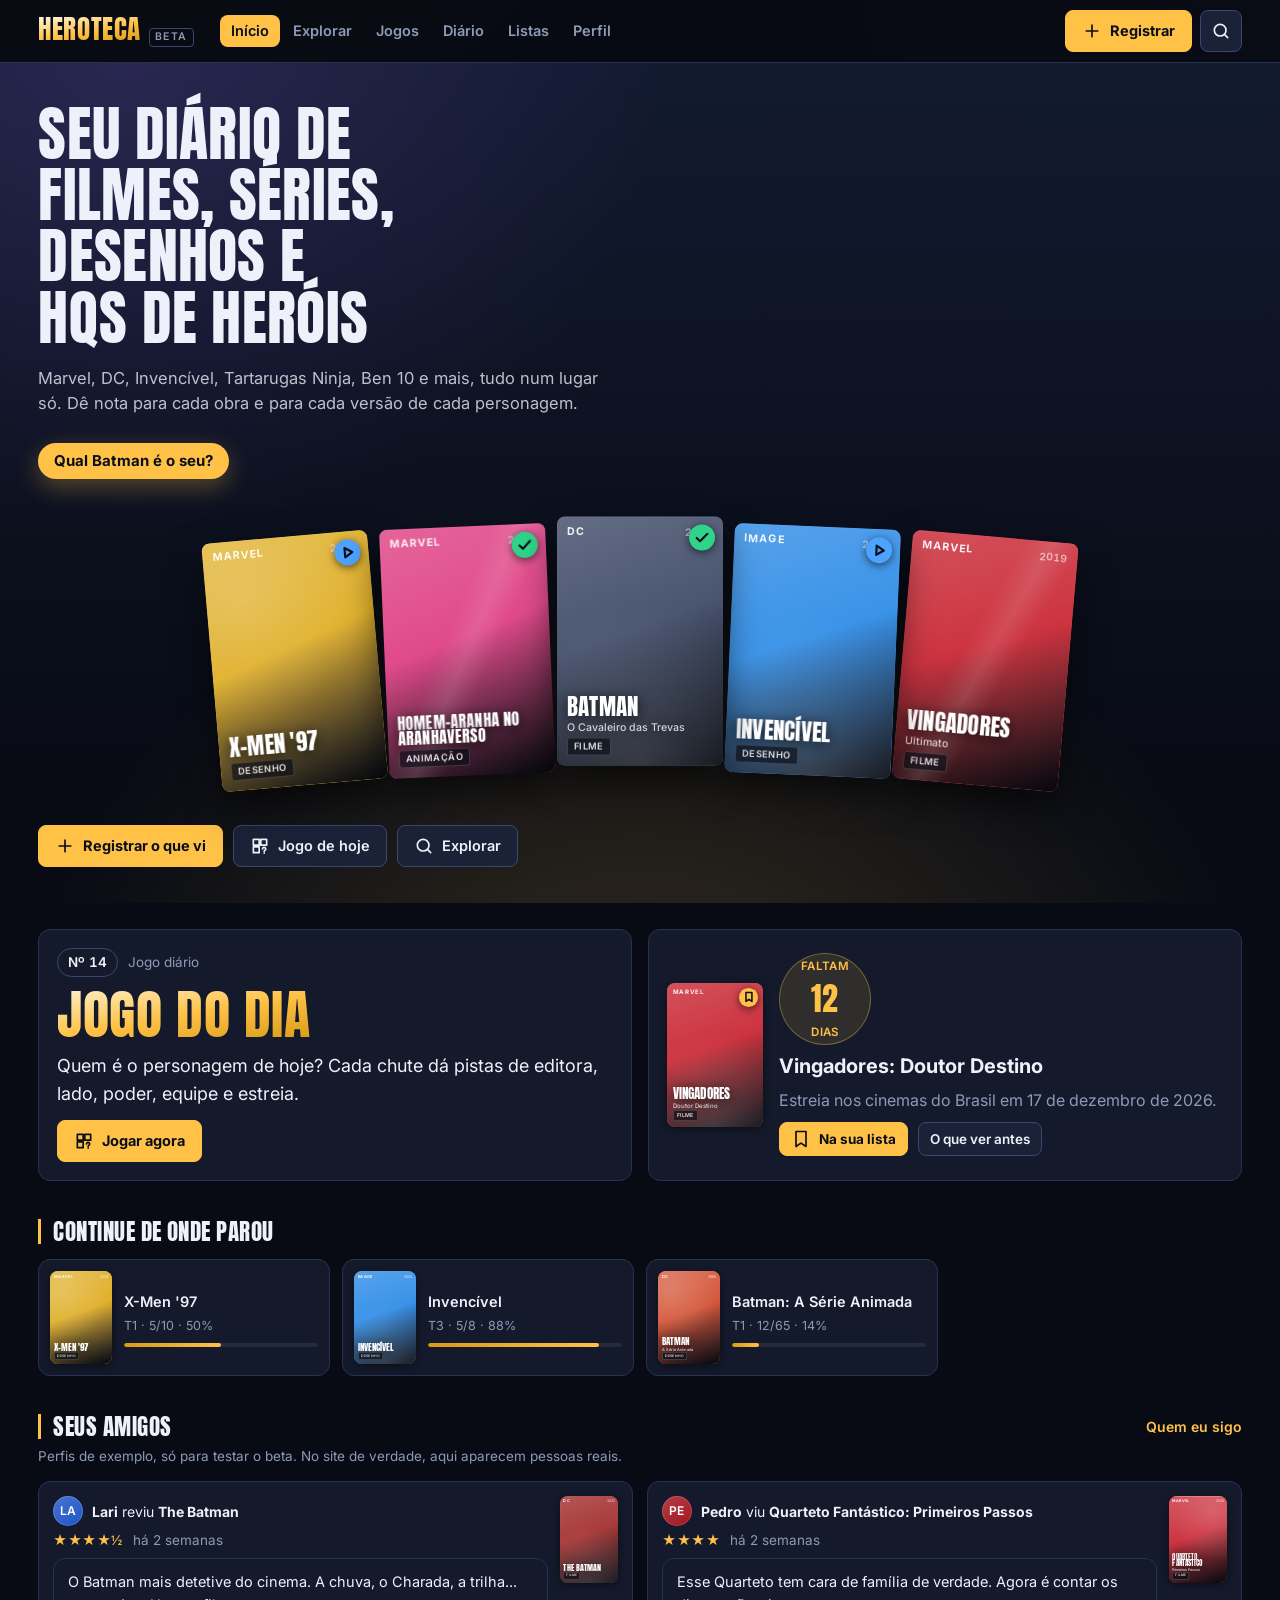
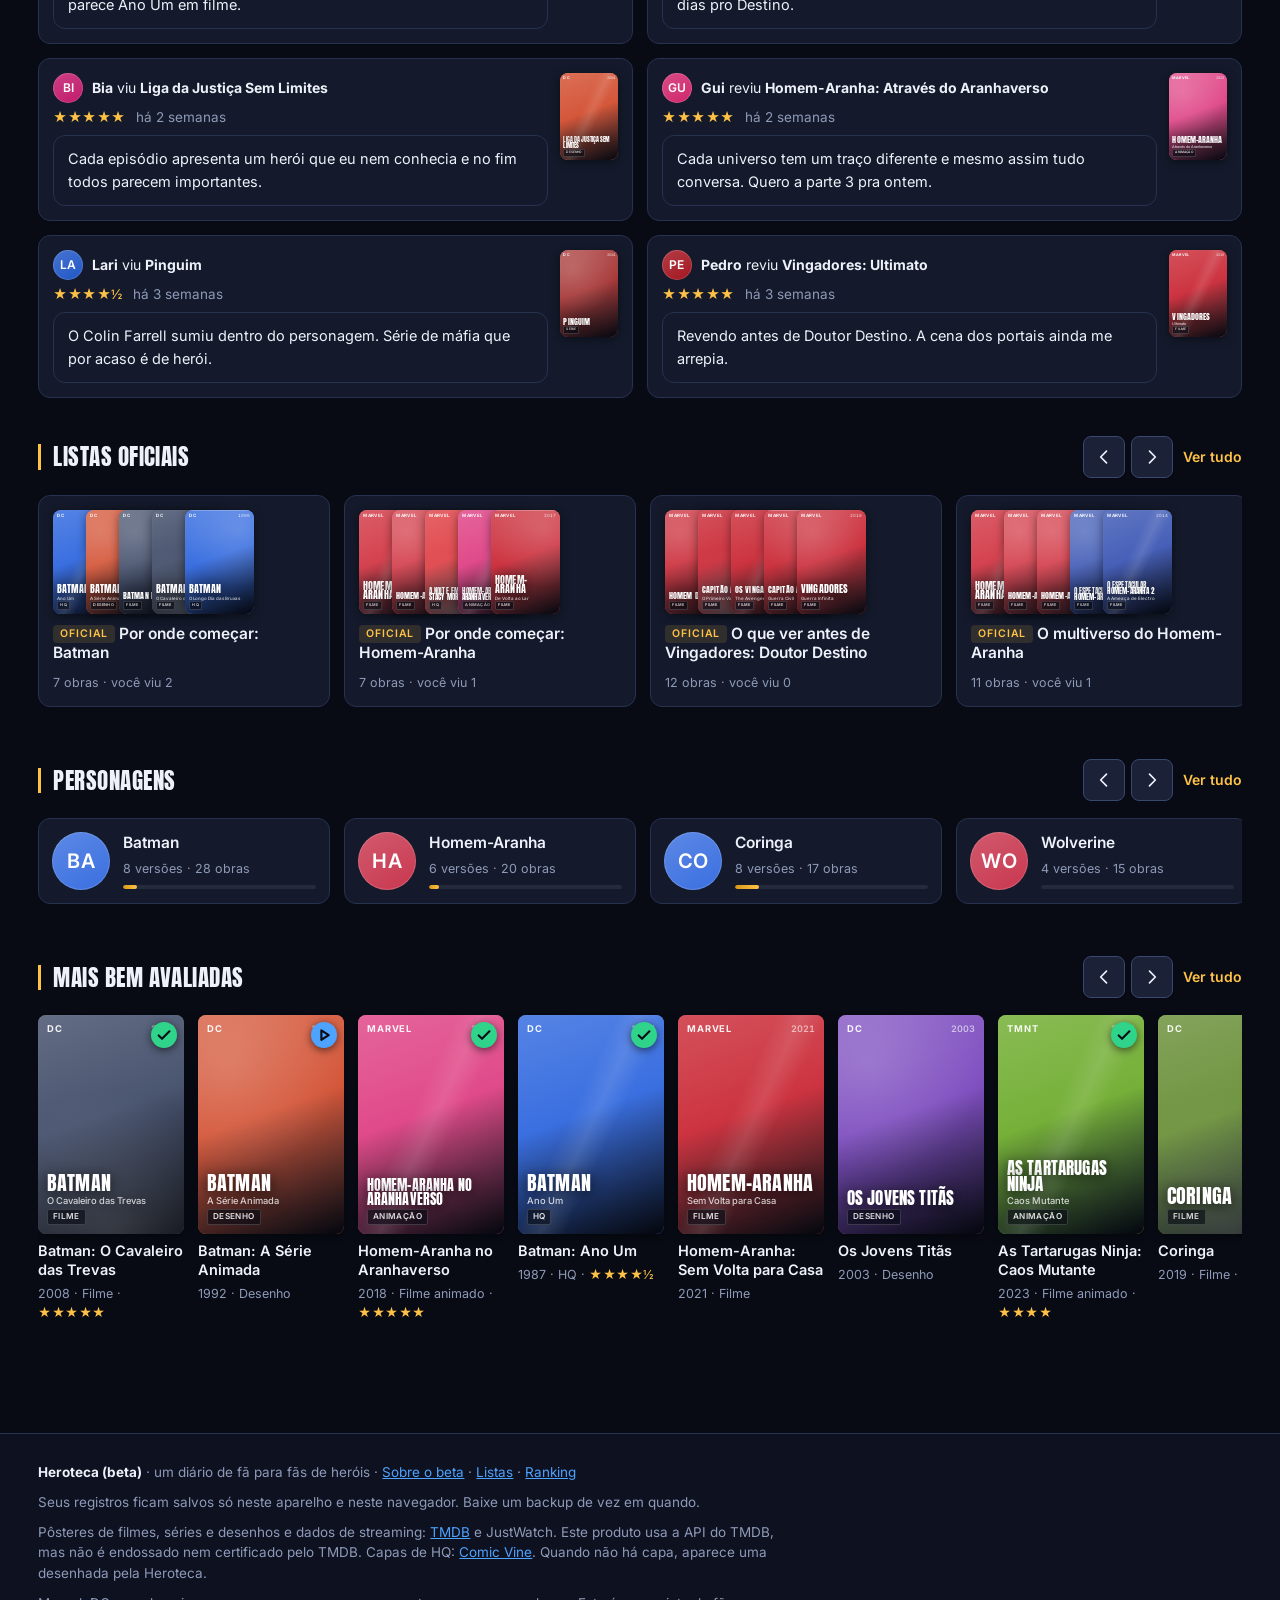
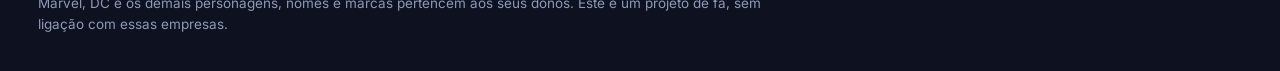
==== commit a82960a4: "Arruma o mural: agrupamento, títulos alinhados e dicas ao passar o mouse - Tirei a tarja de papel da" ====
--- a/site/index.html
+++ b/site/index.html
@@ -856,6 +856,48 @@
 .brilho .faixa-bg { width: 100%; height: 100%; object-fit: cover; opacity: .16; filter: saturate(.7); }
 .pagina { position: relative; }
 .pagina > .comguia { position: relative; z-index: 1; }
+
+/* ================= Dicas ao passar o mouse ================= */
+/* Da Steam: a informação chega sem precisar abrir a página e voltar. */
+.dica {
+  position: fixed; left: 0; top: 0; z-index: 200; pointer-events: none;
+  background: var(--panel-2); border: 1px solid var(--line-forte); border-radius: var(--r-s);
+  padding: 8px 11px; max-width: 280px; display: grid; gap: 3px;
+  box-shadow: 0 10px 30px rgba(0, 0, 0, .55); animation: dica-entra .12s ease-out;
+}
+@keyframes dica-entra { from { opacity: 0; transform: translateY(4px); } }
+.dica[hidden] { display: none; }
+.dica-t { font-weight: 600; font-size: .88rem; line-height: 1.25; }
+.dica-m { font-size: .78rem; color: var(--muted); }
+.dica .dica-st {
+  font-size: .72rem; justify-self: start; padding: 2px 9px; border-radius: 999px;
+  border: 1px solid currentColor; background: none; margin-top: 2px;
+}
+.dica .dica-st.st-quero { color: var(--st-quero); } .dica .dica-st.st-vendo { color: var(--st-vendo); }
+.dica .dica-st.st-terminei { color: var(--st-terminei); } .dica .dica-st.st-abandonei { color: var(--st-abandonei); }
+.dica--cartao { max-width: 260px; }
+@media (hover: none) { .dica { display: none; } }
+
+/* ---------- mural arrumado ---------- */
+/* Título sempre em duas linhas: as fileiras ficam retas. O nome inteiro
+   aparece na dica quando não cabe. */
+.mural-t {
+  display: -webkit-box; -webkit-line-clamp: 2; -webkit-box-orient: vertical;
+  overflow: hidden; min-height: 2.2em;
+}
+.mural-grupo { margin-bottom: 30px; }
+.mural-grupo > .leg { margin: 0 0 12px; display: flex; align-items: baseline; gap: 10px; }
+.mural-n { font-family: var(--f-body); font-size: .8rem; font-weight: 500; color: var(--muted); letter-spacing: 0; }
+.agrupar {
+  display: inline-flex; align-items: center; gap: 8px; color: var(--muted);
+  font-size: .85rem; margin: -6px 0 16px;
+}
+.agrupar select {
+  background: var(--panel); color: var(--ink); border: 1px solid var(--line);
+  border-radius: 999px; padding: 6px 12px; font: inherit; font-size: .85rem; cursor: pointer;
+}
+.agrupar select:hover { border-color: var(--line-forte); }
+.capa-st { cursor: help; }
 
 </style>
 </head>
@@ -1028,11 +1070,11 @@
 
 // ================= Textos fixos =================
 const FORMATO = {
-  filme: { nome: "Filme", plural: "Filmes", curto: "FILME" },
-  serie: { nome: "Série", plural: "Séries", curto: "SÉRIE" },
-  desenho: { nome: "Desenho", plural: "Desenhos", curto: "DESENHO" },
-  animacao: { nome: "Filme animado", plural: "Filmes animados", curto: "ANIMAÇÃO" },
-  hq: { nome: "HQ", plural: "HQs", curto: "HQ" },
+  filme: { nome: "Filme", plural: "Filmes", curto: "FILME", ordem: 0 },
+  serie: { nome: "Série", plural: "Séries", curto: "SÉRIE", ordem: 1 },
+  desenho: { nome: "Desenho", plural: "Desenhos", curto: "DESENHO", ordem: 2 },
+  animacao: { nome: "Filme animado", plural: "Filmes animados", curto: "ANIMAÇÃO", ordem: 3 },
+  hq: { nome: "HQ", plural: "HQs", curto: "HQ", ordem: 4 },
 };
 const PAPEL = { protagonista: "Protagonista", antagonista: "Antagonista", coadjuvante: "Coadjuvante", participacao: "Participação" };
 const ORDEM_PAPEL = { protagonista: 0, antagonista: 1, coadjuvante: 2, participacao: 3 };
@@ -1603,7 +1645,9 @@
   const tam = len > 22 ? "capa--xl" : len > 12 ? "capa--l" : "";
   const longo = len + sub.length > 34 ? "capa--tit-longo" : "";
   const e = status ? estObra(o.id) : null;
-  const st = e && e.status ? `<span class="capa-st st-${e.status}">${ic(ICONE_STATUS[e.status])}</span>` : "";
+  const st = e && e.status
+    ? `<span class="capa-st st-${e.status}" data-dica="${esc(nomeStatus(e.status, o))}">${ic(ICONE_STATUS[e.status])}</span>`
+    : "";
   // A capa vem pronta quando o catálogo já traz o caminho; senão, é buscada depois.
   const img = !CAPAS_ONLINE ? ""
     : o.cv && o.cv.p ? `<img class="capa-img" data-cv="${esc(CAPA_CV + o.cv.p)}" alt="" loading="lazy">`
@@ -1739,6 +1783,7 @@
   explorar: { q: "", formato: "todos", franquia: "todas", ordem: "famosas", status: "todos" },
   personagens: { q: "", franquia: "todas", ordem: "az" },
   personagem: { aba: "protagonista" },
+  mural: { agrupar: "formato" },
   obra: { aba: "sobre" },
   universo: { aba: "obras" },
   pessoa: { aba: "atuacao" },
@@ -1784,20 +1829,52 @@
   return partes.join("");
 }
 
-// Uma capa no mural, com título embaixo e uma linha de apoio.
-function itemMural(o, apoio = "", papel = "") {
-  return `<a href="#obra-${esc(o.id)}">${capa(o)}<span class="mural-t">${esc(o.titulo)}</span>`
+// Uma capa no mural. Título em duas linhas no máximo, com reticências; o resto
+// da informação aparece no cartão ao passar o mouse.
+function itemMural(o, papel = "") {
+  return `<a href="#obra-${esc(o.id)}" data-dica-obra="${esc(o.id)}">${capa(o)}`
+    + `<span class="mural-t">${esc(o.titulo)}</span>`
     + `<span class="mural-m">${o.ano || "—"} · ${esc(FORMATO[o.formato].curto)}</span>`
-    + (apoio ? `<span class="mural-papel">${esc(apoio)}</span>` : "")
     + (papel ? `<span class="mural-papel">${papel}</span>` : "")
     + `</a>`;
 }
-function muralLimitado(itens, chave) {
+
+// ---------- agrupar o mural ----------
+const AGRUPAR = [["formato", "Formato"], ["universo", "Universo"], ["decada", "Década"], ["nenhum", "Nada"]];
+function grupoDe(o, modo) {
+  if (modo === "formato") return [FORMATO[o.formato].plural, FORMATO[o.formato].ordem ?? 50];
+  if (modo === "universo") { const u = C.U.get(o.universo); return [u.nome, -(u.obras ? u.obras.length : 0)]; }
+  if (modo === "decada") return o.ano ? [`Anos ${Math.floor(o.ano / 10) * 10}`, -o.ano] : ["Sem data", 9999];
+  return ["", 0];
+}
+function seletorAgrupar() {
+  return `<label class="agrupar">Agrupar por
+    <select data-filtro="mural.agrupar">${AGRUPAR.map(([k, t]) =>
+      `<option value="${k}"${UI.mural.agrupar === k ? " selected" : ""}>${esc(t)}</option>`).join("")}</select></label>`;
+}
+
+// itens: lista de { o, papel }
+function muralLimitado(itens, chave, { agrupavel = true } = {}) {
+  const modo = agrupavel ? UI.mural.agrupar : "nenhum";
   const lim = limiteDe(chave);
   const mostra = itens.slice(0, lim);
   const falta = itens.length - mostra.length;
-  return `<div class="mural">${mostra.join("")}</div>`
-    + (falta > 0 ? `<div class="mais-linha"><button class="bt bt--fundo" data-acao="mais" data-k="${esc(chave)}">Mostrar mais ${Math.min(falta, POR_VEZ)} de ${falta}</button></div>` : "");
+  const maisBt = falta > 0
+    ? `<div class="mais-linha"><button class="bt bt--fundo" data-acao="mais" data-k="${esc(chave)}">Mostrar mais ${Math.min(falta, POR_VEZ)} de ${falta}</button></div>`
+    : "";
+  const desenha = (lista) => `<div class="mural">${lista.map(({ o, papel }) => itemMural(o, papel)).join("")}</div>`;
+
+  if (modo === "nenhum") return desenha(mostra) + maisBt;
+
+  const grupos = new Map();
+  for (const it of mostra) {
+    const [nome, ordem] = grupoDe(it.o, modo);
+    if (!grupos.has(nome)) grupos.set(nome, { ordem, itens: [] });
+    grupos.get(nome).itens.push(it);
+  }
+  const ordenados = [...grupos.entries()].sort((a, b) => a[1].ordem - b[1].ordem || b[1].itens.length - a[1].itens.length);
+  return ordenados.map(([nome, g]) =>
+    `<section class="mural-grupo"><h3 class="leg">${esc(nome)} <span class="mural-n">${g.itens.length}</span></h3>${desenha(g.itens)}</section>`).join("") + maisBt;
 }
 
 // Com milhares de obras no catálogo, nenhuma lista aparece inteira de primeira.
@@ -2075,7 +2152,7 @@
         : `<p class="mudo">Ninguém escreveu sobre essa ainda.</p>`);
   } else {
     corpo = (listas.length ? `<h2 class="leg">Está nestas listas</h2><div class="lgrade" style="margin:10px 0 24px">${listas.slice(0, 8).map((l) => cardLista(l, l.autor ? AMIGO.get(l.autor)?.nome : "")).join("")}</div>` : "")
-      + (mesmoU.length ? `<h2 class="leg">Mais de ${esc(u.nome)}</h2><div style="margin-top:10px">${muralLimitado(mesmoU.map((x) => itemMural(x)), "obra-uni-" + u.id)}</div>` : "");
+      + (mesmoU.length ? `<h2 class="leg">Mais de ${esc(u.nome)}</h2><div style="margin-top:10px">${muralLimitado(mesmoU.map((o) => ({ o })), "obra-uni-" + u.id, { agrupavel: false })}</div>` : "");
   }
 
   const fundo = CAPAS_ONLINE && o.tmdb ? `<img class="faixa-bg" data-tmdb-fundo="${esc(o.id)}" alt="">` : "";
@@ -2213,12 +2290,15 @@
     lista = `<div class="versoes">${vs.map(cardVersao).join("")}</div>`;
   } else {
     const itens = atual === "protagonista" ? protagoniza : participa;
+    // Na aba Protagonista toda obra diria "protagonista": a tarja só entra
+    // onde ela varia, que é em Participações.
     lista = itens.length
-      ? muralLimitado(itens.map(({ a, o }) => itemMural(o, a.ator ? (a.voz || o.formato === "desenho" || o.formato === "animacao" ? "Voz: " : "") + a.ator : "", papelChip(a.papel))), "pers-" + id + "-" + atual)
+      ? muralLimitado(itens.map(({ a, o }) => ({ o, papel: atual === "protagonista" ? "" : papelChip(a.papel) })), "pers-" + id + "-" + atual)
       : `<p class="mudo">Nada aqui ainda.</p>`;
   }
 
-  return comGuia(guia, (abas.length > 1 ? chaveAbas(abas, "personagem.aba", abas[0][0]) : "") + lista
+  const barra_ = (abas.length > 1 ? chaveAbas(abas, "personagem.aba", abas[0][0]) : "") + (atual === "versoes" ? "" : seletorAgrupar());
+  return comGuia(guia, barra_ + lista
     + (elencoCarregado(id) ? "" : `<p class="carregando-cat">Buscando o resto das aparições...</p>`));
 }
 
@@ -2276,7 +2356,7 @@
   const atual = abaAtual(abas, "universo.aba", "obras");
   const corpo = atual === "personagens"
     ? `<div class="pgrade">${vers.map(cardPersonagem).join("")}</div>`
-    : muralLimitado([...u.obras].sort((a, b) => a.ano - b.ano).map((o) => itemMural(o)), "uni-" + id);
+    : muralLimitado([...u.obras].sort((a, b) => a.ano - b.ano).map((o) => ({ o })), "uni-" + id);
 
   return `<div class="brilho" style="--c1:${u.cor}"></div>`
     + comGuia(guia, (abas.length > 1 ? chaveAbas(abas, "universo.aba", "obras") : "") + corpo);
@@ -2306,7 +2386,7 @@
   const cs = porTipo[atual] || [];
   const corpo = muralLimitado(cs.map((c) => {
     const o = C.O.get(c.obra), pp = C.P.get(c.p);
-    return o ? itemMural(o, pp ? pp.nome : "", papelChip(c.papel)) : "";
+    return o ? { o, papel: (pp ? `<span class="mural-papel">${esc(pp.nome)}</span>` : "") + papelChip(c.papel) } : null;
   }).filter(Boolean), "pessoa-" + id + "-" + atual);
 
   return comGuia(guia, (abas.length > 1 ? chaveAbas(abas, "pessoa.aba", abas[0][0]) : "") + corpo);
@@ -3361,6 +3441,91 @@
     });
   }
 }
+
+// ================= Dicas que aparecem ao passar o mouse =================
+// A ideia é da Steam: dar a informação na hora, sem obrigar a abrir a página e
+// voltar. Dois tamanhos: a dica curta (um selo, um título cortado) e o cartão,
+// que mostra o resumo da obra enquanto a pessoa passa os olhos pelo mural.
+
+let DICA = null;
+let DICA_T = null;
+
+function caixaDica() {
+  if (!DICA) {
+    DICA = document.createElement("div");
+    DICA.className = "dica";
+    DICA.setAttribute("role", "tooltip");
+    DICA.hidden = true;
+    document.body.appendChild(DICA);
+  }
+  return DICA;
+}
+
+function posicionarDica(alvo) {
+  const d = caixaDica();
+  const a = alvo.getBoundingClientRect();
+  const c = d.getBoundingClientRect();
+  const margem = 10;
+  let x = a.left + a.width / 2 - c.width / 2;
+  x = Math.max(margem, Math.min(window.innerWidth - c.width - margem, x));
+  // acima do alvo, a não ser que não caiba
+  let y = a.top - c.height - 9;
+  d.classList.toggle("dica--baixo", y < 64);
+  if (y < 64) y = a.bottom + 9;
+  d.style.transform = `translate(${Math.round(x)}px, ${Math.round(y)}px)`;
+}
+
+function mostrarDica(alvo, html) {
+  const d = caixaDica();
+  d.innerHTML = html;
+  d.hidden = false;
+  posicionarDica(alvo);
+}
+function esconderDica() {
+  clearTimeout(DICA_T);
+  if (DICA) DICA.hidden = true;
+}
+
+// O cartão da obra: o que a pessoa precisa para decidir sem sair do mural.
+function cartaoDica(o) {
+  const e = estObra(o.id) || {};
+  const med = mediaObra(o.id);
+  const u = C.U.get(o.universo);
+  const linhas = [];
+  linhas.push(`<span class="dica-t">${esc(o.titulo)}</span>`);
+  linhas.push(`<span class="dica-m">${o.ano || "—"} · ${esc(FORMATO[o.formato].nome)} · ${esc(u.nome)}</span>`);
+  if (o.original && o.original !== o.titulo) linhas.push(`<span class="dica-m">${esc(o.original)}</span>`);
+  if (e.status) linhas.push(`<span class="dica-st st-${esc(e.status)}">${esc(nomeStatus(e.status, o))}</span>`);
+  if (e.nota) linhas.push(`<span class="dica-m">Sua nota: ${estrelas(e.nota)}</span>`);
+  if (med.n) linhas.push(`<span class="dica-m">Média ${mediaTxt(med.m)} · ${plural(med.n, "nota", "notas")}</span>`);
+  else if (o.notaTmdb) linhas.push(`<span class="dica-m">TMDB ${o.notaTmdb.toFixed(1)}${o.votos ? ` · ${o.votos.toLocaleString("pt-BR")} votos` : ""}</span>`);
+  if (!e.status && !e.nota) linhas.push(`<span class="dica-m mudo">Você ainda não marcou esta.</span>`);
+  return linhas.join("");
+}
+
+function ligarDicas() {
+  const achar = (el) => el && el.closest("[data-dica], [data-dica-obra]");
+  document.addEventListener("mouseover", (ev) => {
+    const alvo = achar(ev.target);
+    if (!alvo || alvo === DICA) return;
+    clearTimeout(DICA_T);
+    DICA_T = setTimeout(() => {
+      const o = alvo.dataset.dicaObra ? C.O.get(alvo.dataset.dicaObra) : null;
+      const html = o ? cartaoDica(o) : `<span class="dica-t">${esc(alvo.dataset.dica)}</span>`;
+      if (html) { caixaDica().classList.toggle("dica--cartao", !!o); mostrarDica(alvo, html); }
+    }, o_atraso(alvo));
+  });
+  document.addEventListener("mouseout", (ev) => { if (achar(ev.target)) esconderDica(); });
+  document.addEventListener("focusin", (ev) => {
+    const alvo = achar(ev.target);
+    if (alvo && alvo.dataset.dica) mostrarDica(alvo, `<span class="dica-t">${esc(alvo.dataset.dica)}</span>`);
+  });
+  document.addEventListener("focusout", esconderDica);
+  window.addEventListener("scroll", esconderDica, { passive: true });
+  window.addEventListener("hashchange", esconderDica);
+}
+// O cartão demora um pouco mais para não piscar enquanto a pessoa passa o mouse.
+const o_atraso = (el) => (el.dataset.dicaObra ? 420 : 240);
 
 // ================= Rotas =================
 const ROTAS = { inicio: pgInicio, explorar: pgExplorar, personagens: pgPersonagens, universos: pgUniversos, ranking: pgRanking, jogo: pgJogo, diario: pgDiario, listas: pgListas, perfil: pgPerfil, sobre: pgSobre };
@@ -3855,6 +4020,7 @@
   desenhar();
   if (jaIniciou) return;
   jaIniciou = true;
+  ligarDicas();
   setInterval(tique, 1000);
   conectarNuvem();
   usarDownloads();
